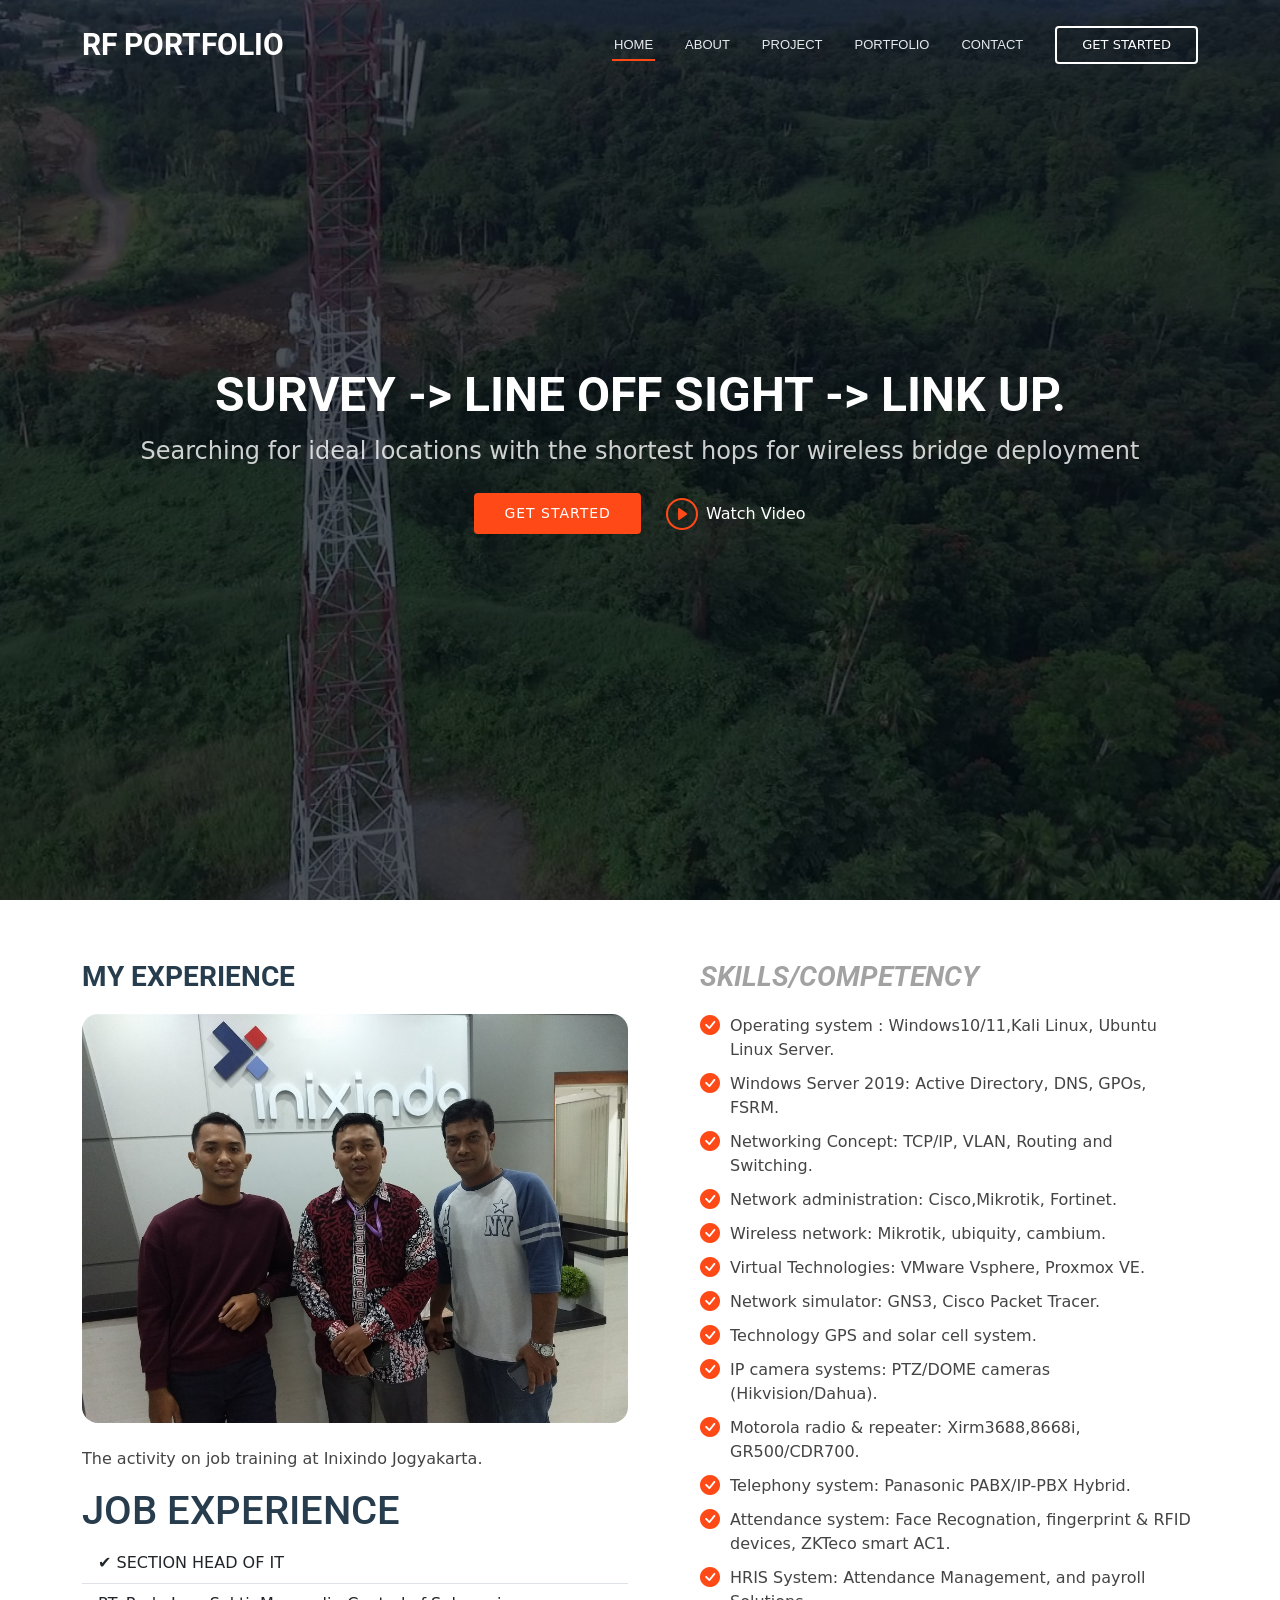
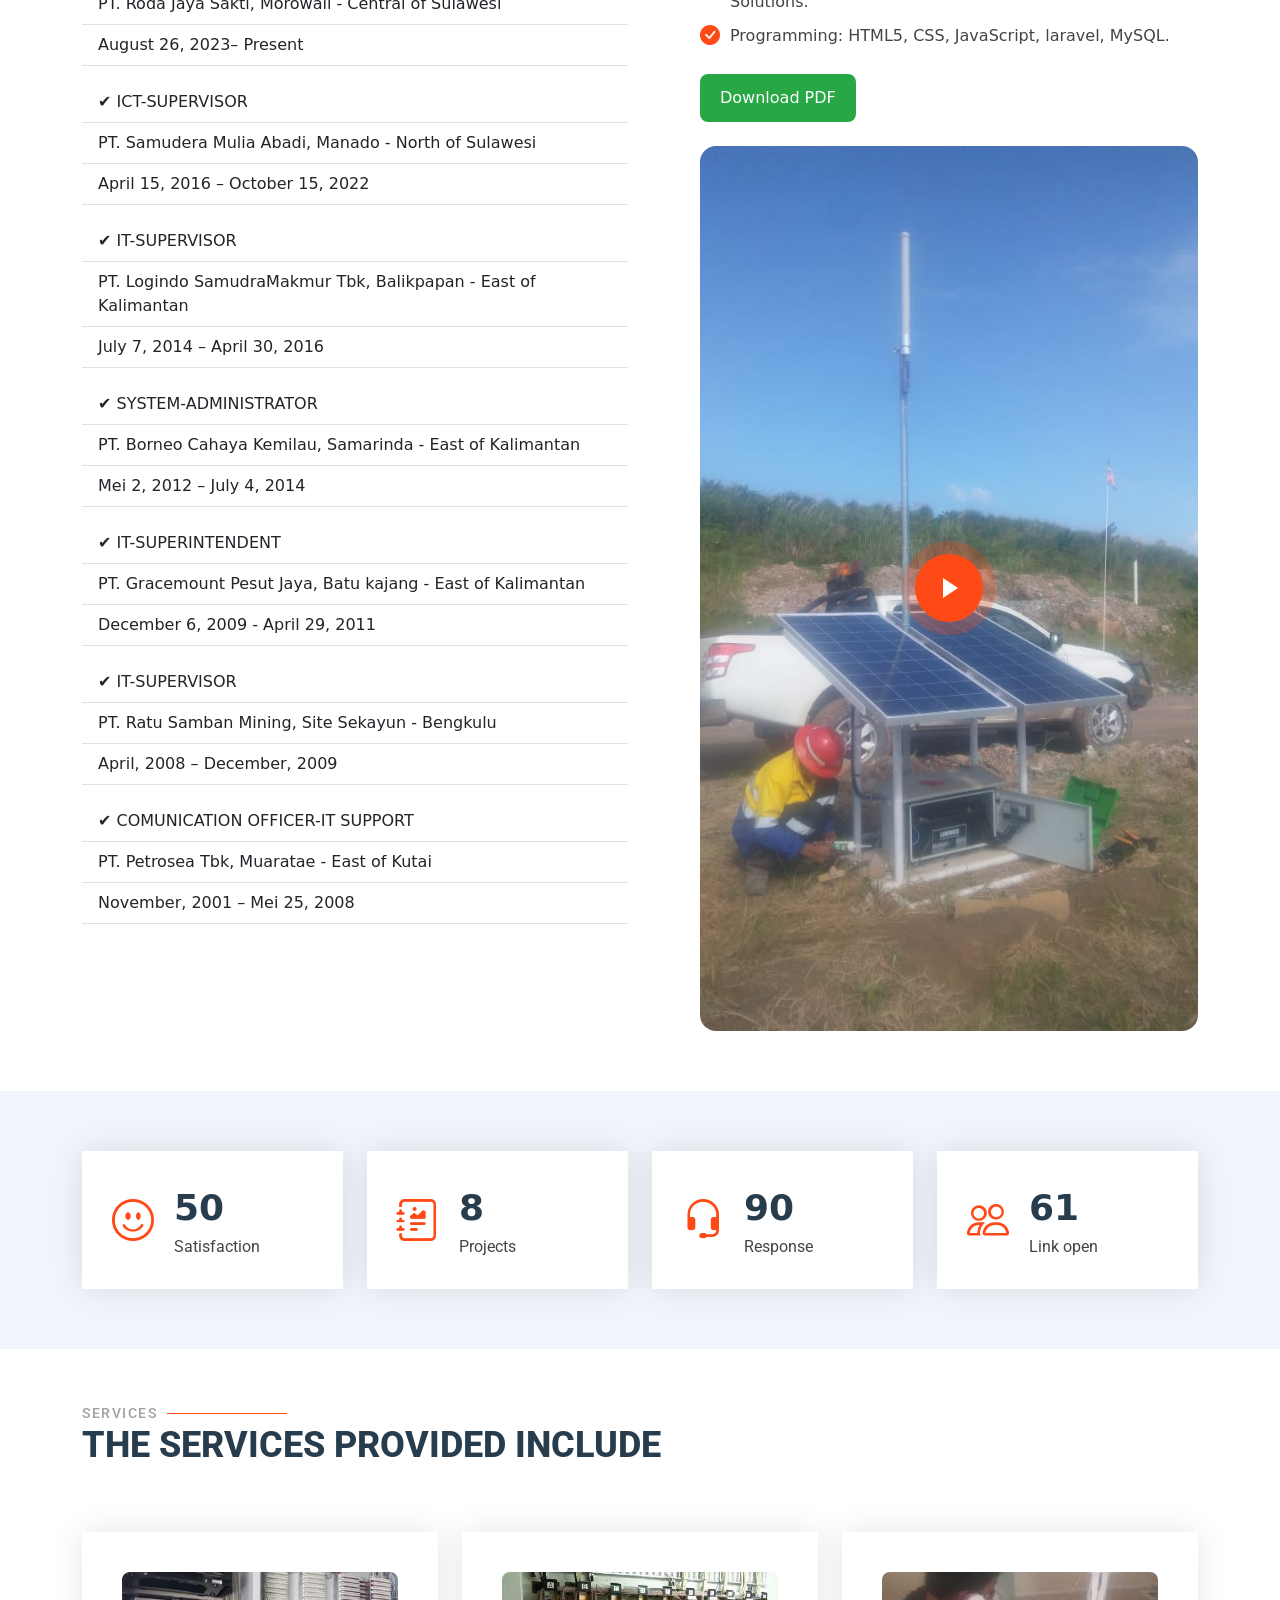
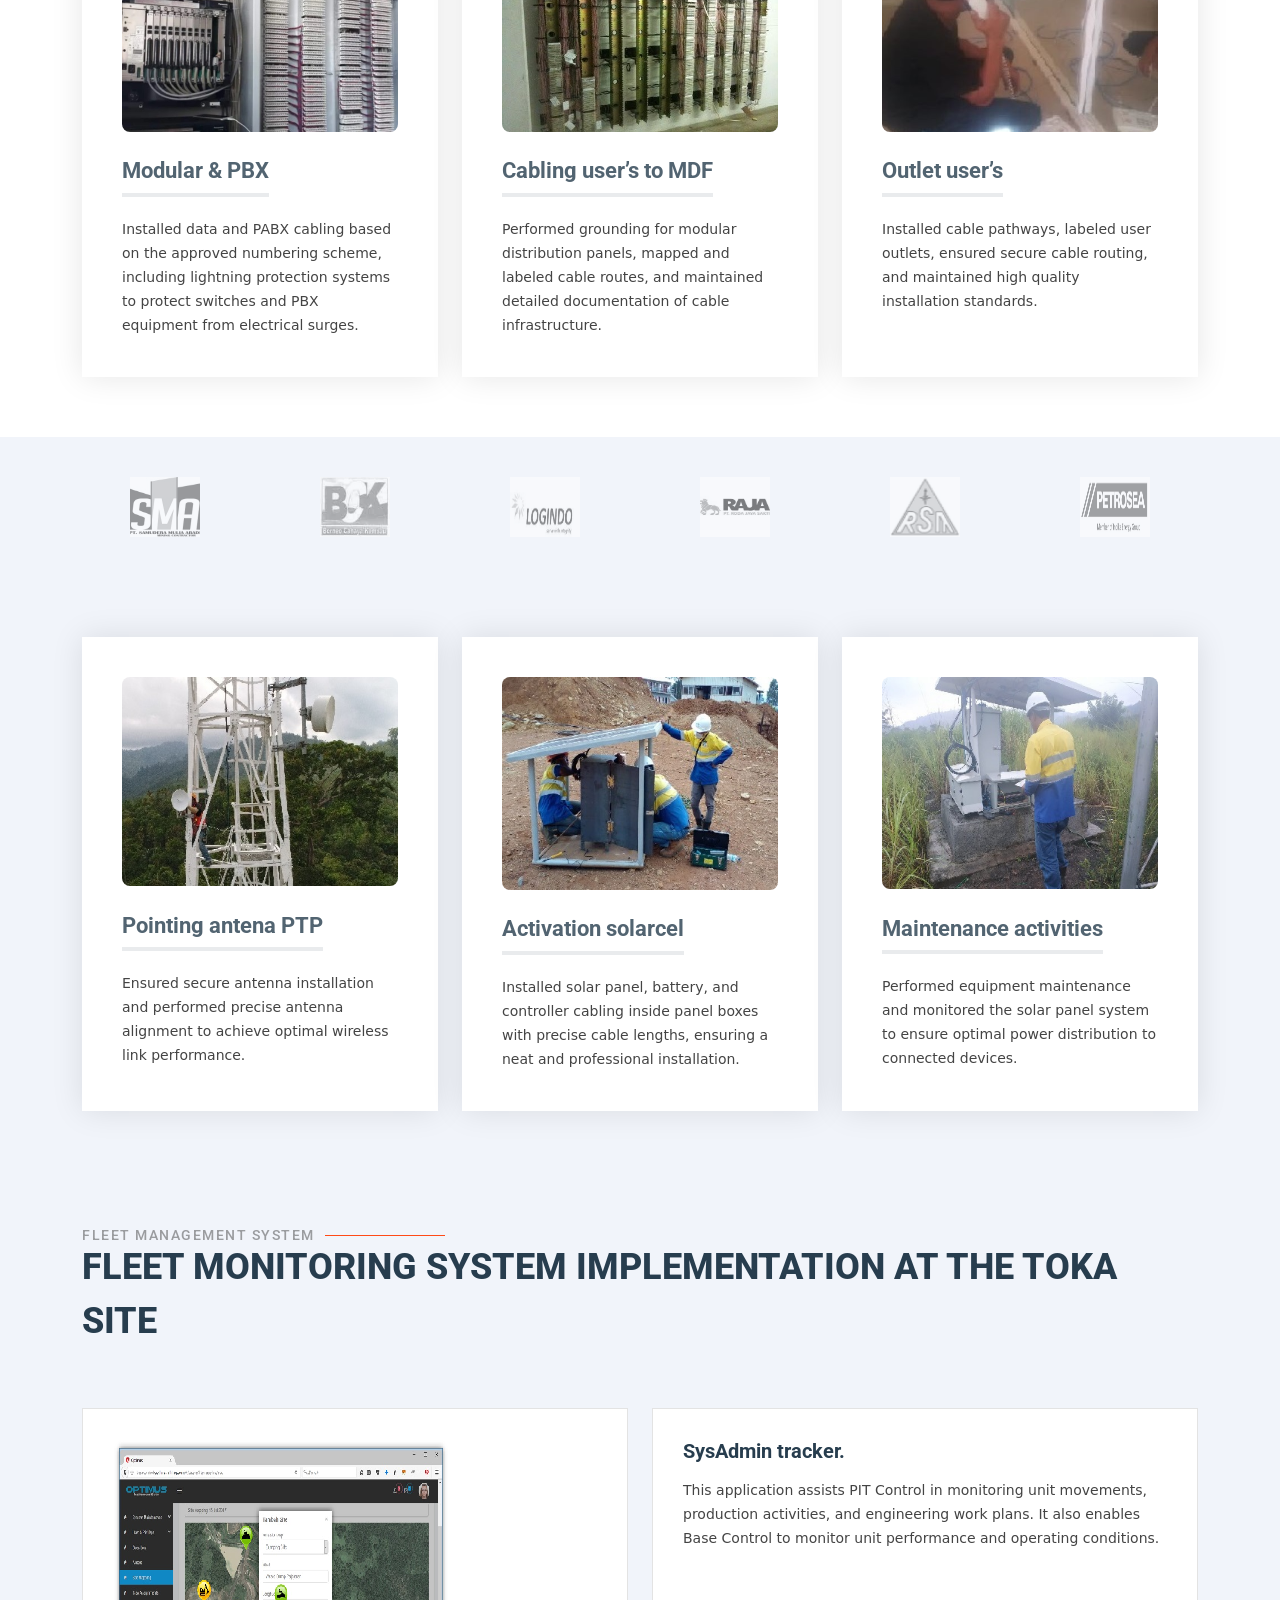
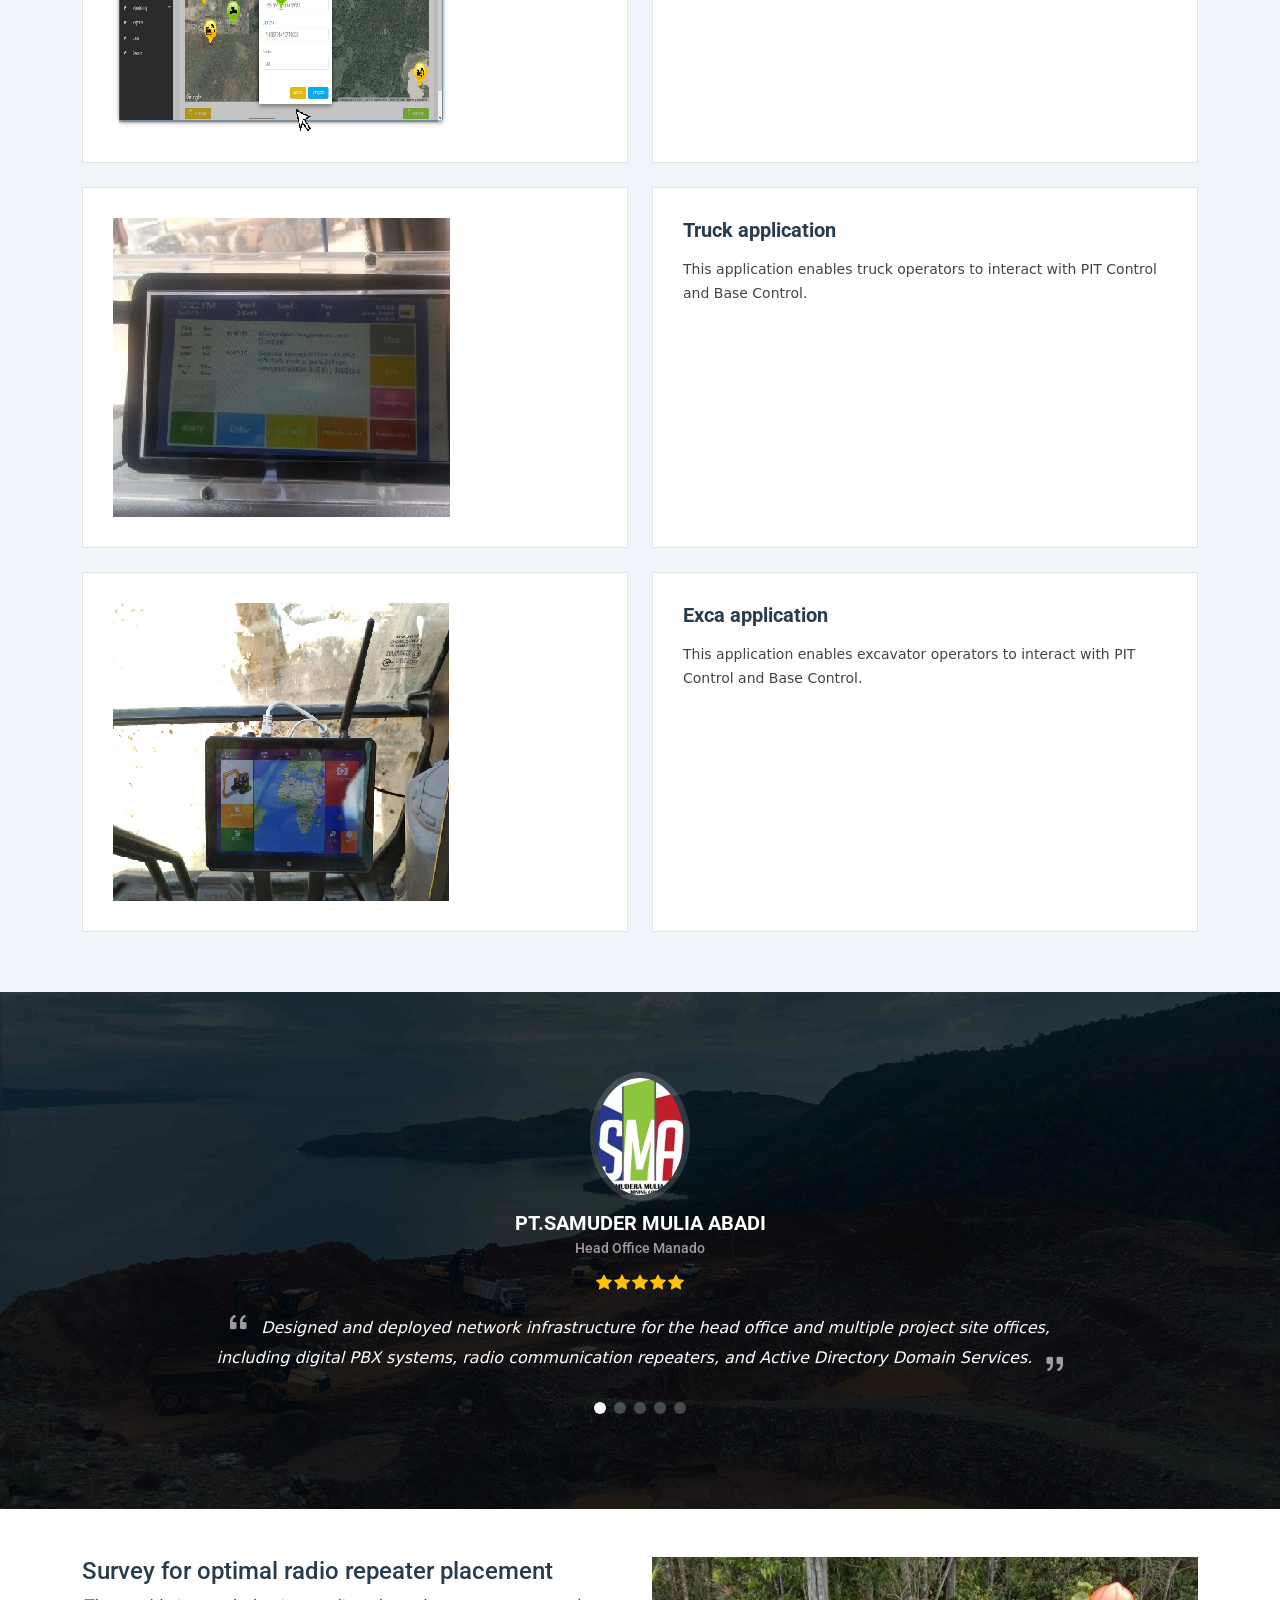
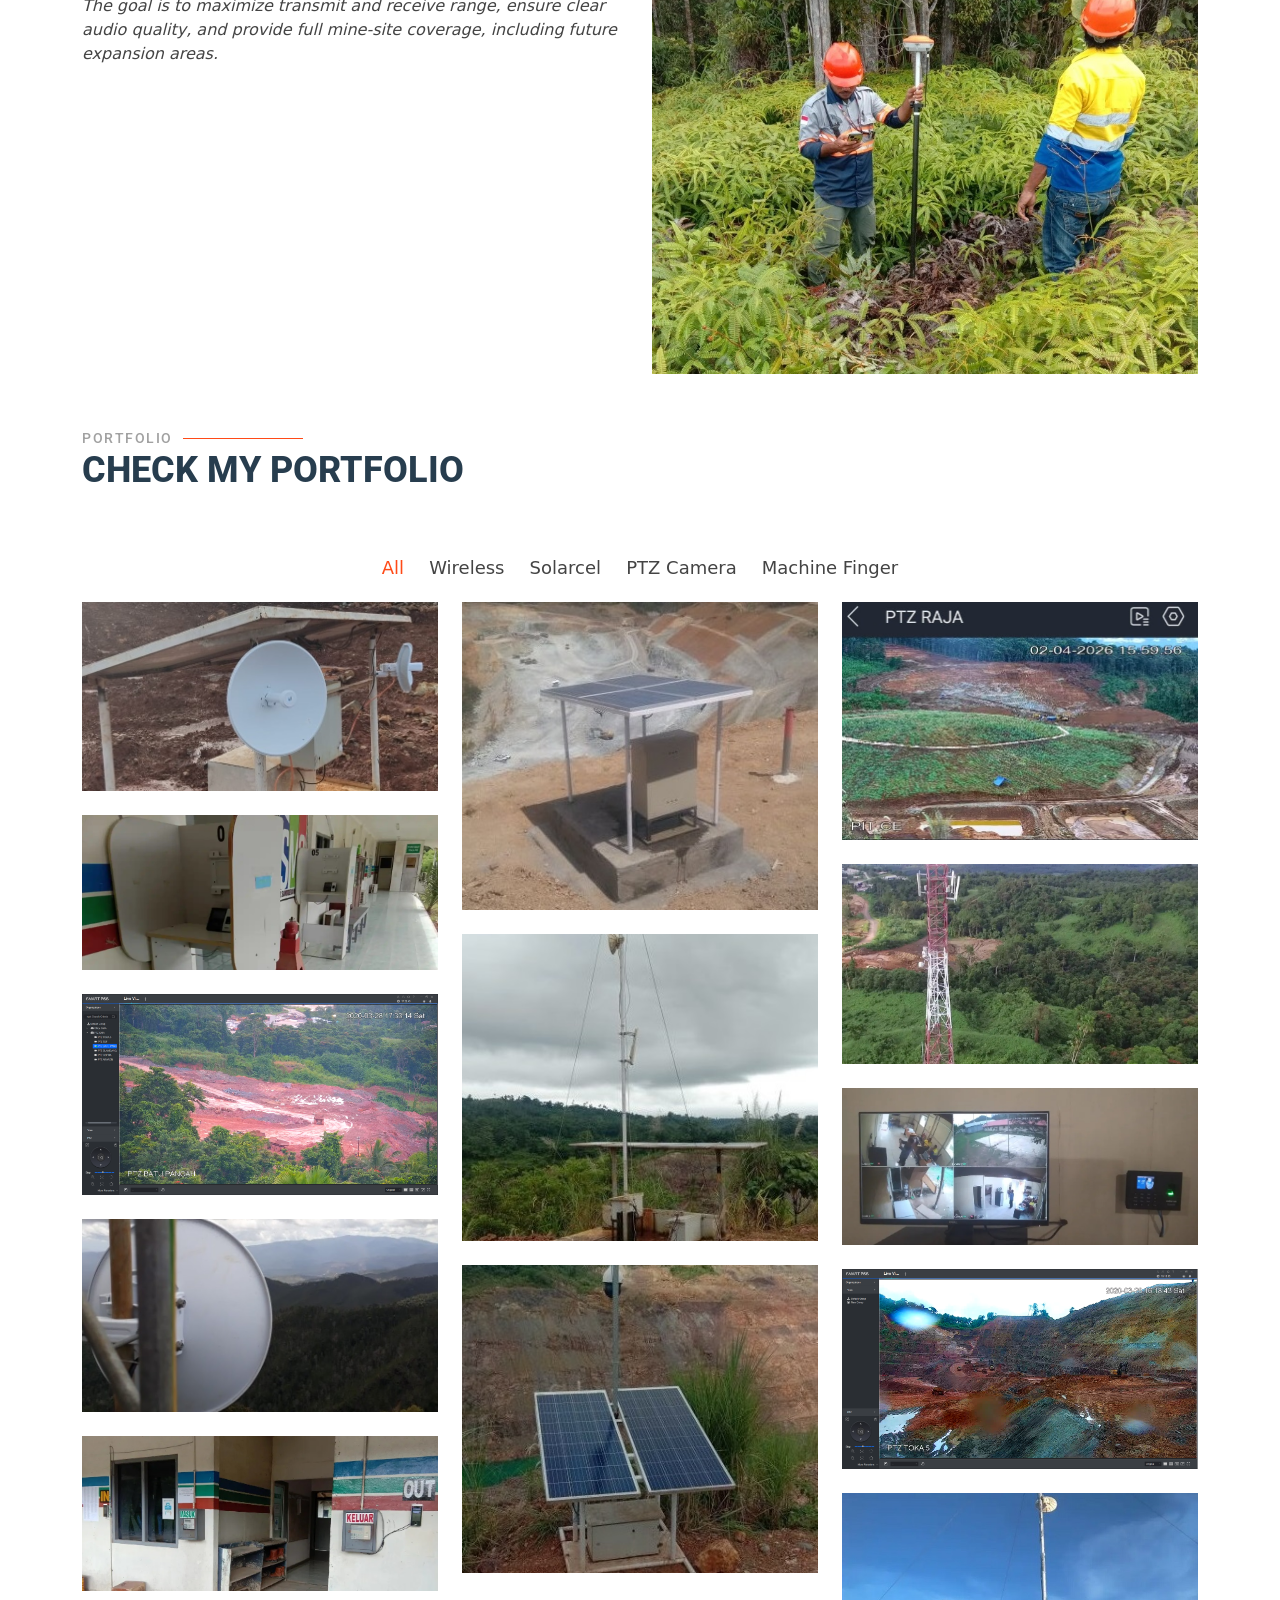
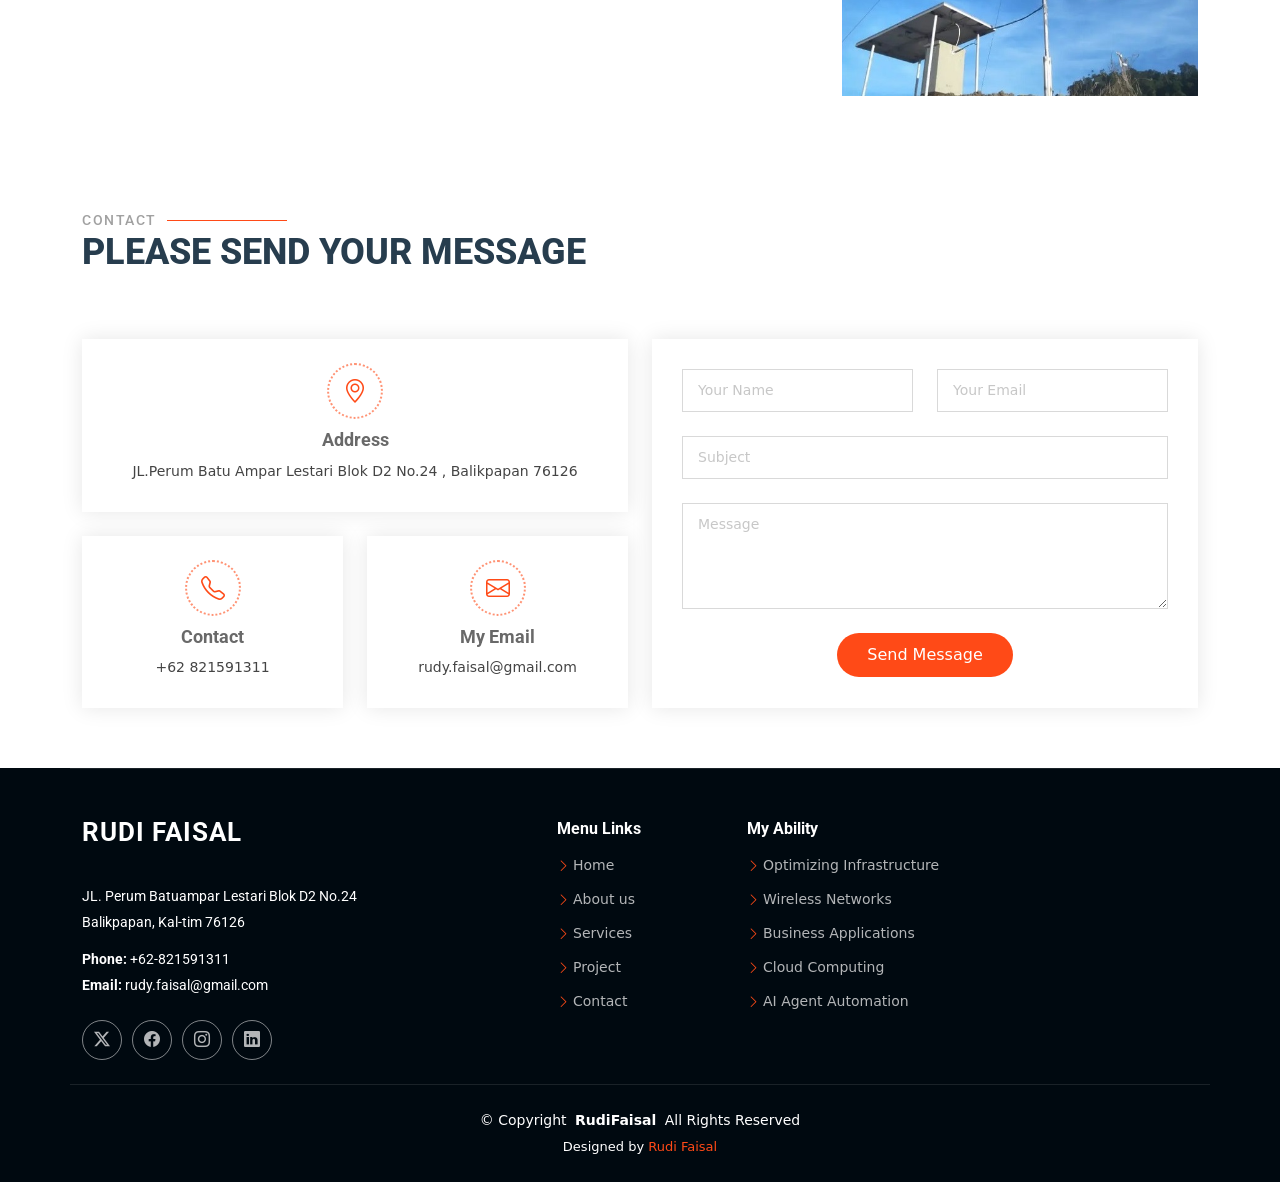
==== index.html @ b879920a "Update index.html" ====
<!DOCTYPE html>
<html lang="en">

<head>
  <meta charset="utf-8">
  <meta content="width=device-width, initial-scale=1.0" name="viewport">
  <title>Rudi Faisal.Skom</title>
  <meta name="description" content="">
  <meta name="keywords" content="">

  <!-- Favicons -->
  <link href="assets/img/favicon.png" rel="icon">
  <link href="assets/img/apple-touch-icon.png" rel="apple-touch-icon">

  <!-- Fonts -->
  <link href="https://fonts.googleapis.com" rel="preconnect">
  <link href="https://fonts.gstatic.com" rel="preconnect" crossorigin>
  <link href="https://fonts.googleapis.com/css2?family=Roboto:ital,wght@0,100;0,300;0,400;0,500;0,700;0,900;1,100;1,300;1,400;1,500;1,700;1,900&family=Raleway:ital,wght@0,100;0,200;0,300;0,400;0,500;0,600;0,700;0,800;0,900;1,100;1,200;1,300;1,400;1,500;1,600;1,700;1,800;1,900&family=Inter:wght@100;200;300;400;500;600;700;800;900&display=swap" rel="stylesheet">

  <!-- Vendor CSS Files -->
  <link href="assets/vendor/bootstrap/css/bootstrap.min.css" rel="stylesheet">
  <link href="assets/vendor/bootstrap-icons/bootstrap-icons.css" rel="stylesheet">
  <link href="assets/vendor/aos/aos.css" rel="stylesheet">
  <link href="assets/vendor/glightbox/css/glightbox.min.css" rel="stylesheet">
  <link href="assets/vendor/swiper/swiper-bundle.min.css" rel="stylesheet">

  <!-- Main CSS File -->
  <link href="assets/css/mc.css" rel="stylesheet">
   <link href="assets/css/style.css" rel="stylesheet" />
</head>

<body class="index-page">
  <header id="header" class="header d-flex align-items-center fixed-top">
    <div class="container-fluid container-xl position-relative d-flex align-items-center">

      <a href="index.html" class="logo d-flex align-items-center me-auto">
        <!-- Uncomment the line below if you also wish to use an image logo -->
        <!-- <img src="assets/img/logo.png" alt=""> -->
        <h1 class="sitename">RF PORTFOLIO</h1>
      </a>
      <nav id="navmenu" class="navmenu">
        <ul>
          <li><a href="#hero" class="active">Home</a></li>
          <li><a href="#about">About</a></li>
          <li><a href="#services">Project</a></li>
          <li><a href="#portfolio">Portfolio</a></li>
          <li><a href="#contact">Contact</a></li>
        </ul>
        <i class="mobile-nav-toggle d-xl-none bi bi-list"></i>
      </nav>
      <a class="cta-btn" href="index.html#about">Get Started</a>
    </div>
  </header>

  <main class="main">
    <!-- Hero Section -->
    <section id="hero" class="hero section dark-background">
      <img src="assets/img/tokaindo.jpg" alt="" data-aos="fade-in">
      <div class="container d-flex flex-column align-items-center">
        <h2 data-aos="fade-up" data-aos-delay="100">Survey -> Line off Sight -> LINK UP.</h2>
        <p data-aos="fade-up" data-aos-delay="200">Searching for ideal locations with the shortest hops for wireless bridge deployment</p>
        <div class="d-flex mt-4" data-aos="fade-up" data-aos-delay="300">
          <a href="#about" class="btn-get-started">Get Started</a>
          <a href="assets/img/Survey Repeater.mp4" class="glightbox btn-watch-video d-flex align-items-center"><i class="bi bi-play-circle"></i><span>Watch Video</span></a>
        </div>
      </div>

    </section><!-- /Hero Section -->
    <!-- About Section -->
    <section id="about" class="about section">
      <div class="container">
        <div class="row gy-4">
          <div class="col-lg-6" data-aos="fade-up" data-aos-delay="100">
            <h3>MY EXPERIENCE </h3>
            <img src="assets/img/aboutme.jpg" class="img-fluid rounded-4 mb-4" alt="">
            <p>The activity on job training at Inixindo Jogyakarta.</p>
            <h1>JOB EXPERIENCE</h1>
                <ul class="list-group list-group-flush">
                  <li class="list-group-item">✔ SECTION HEAD OF IT</li>
                  <li class="list-group-item">PT. Roda Jaya Sakti, Morowali - Central of Sulawesi</li>
                  <li class="list-group-item">August 26, 2023– Present</li>
                  <li class="list-group-item"></li>
                </ul>
                <ul class="list-group list-group-flush">
                  <li class="list-group-item">✔ ICT-SUPERVISOR</li>
                  <li class="list-group-item">PT. Samudera Mulia Abadi, Manado - North of Sulawesi</li>
                  <li class="list-group-item">April 15, 2016 – October 15, 2022</li>
                  <li class="list-group-item"></li>
                </ul>              			       
                <ul class="list-group list-group-flush">
                  <li class="list-group-item">✔ IT-SUPERVISOR</li>
                  <li class="list-group-item">PT. Logindo SamudraMakmur Tbk, Balikpapan - East of Kalimantan</li>
                  <li class="list-group-item">July 7, 2014 – April 30, 2016</li>
                  <li class="list-group-item"></li>
                </ul>              
                <ul class="list-group list-group-flush">
                  <li class="list-group-item">✔ SYSTEM-ADMINISTRATOR</li>
                  <li class="list-group-item">PT. Borneo Cahaya Kemilau, Samarinda - East of Kalimantan</li>
                  <li class="list-group-item">Mei 2, 2012 – July 4, 2014</li>
                  <li class="list-group-item"></li>
                </ul>               
                <ul class="list-group list-group-flush">
                  <li class="list-group-item">✔ IT-SUPERINTENDENT</li>
                  <li class="list-group-item">PT. Gracemount Pesut Jaya, Batu kajang - East of Kalimantan</li>
                  <li class="list-group-item">December 6, 2009 - April 29, 2011</li>
                  <li class="list-group-item"></li>
                </ul>              
                <ul class="list-group list-group-flush">
                  <li class="list-group-item">✔ IT-SUPERVISOR</li>
                  <li class="list-group-item">PT. Ratu Samban Mining, Site Sekayun - Bengkulu</li>
                  <li class="list-group-item">April, 2008 – December, 2009</li>
                  <li class="list-group-item"></li>
                </ul>           
                <ul class="list-group list-group-flush">
                  <li class="list-group-item">✔ COMUNICATION OFFICER-IT SUPPORT</li>
                  <li class="list-group-item">PT. Petrosea Tbk, Muaratae - East of Kutai</li>
                  <li class="list-group-item">November, 2001 – Mei 25, 2008</li>
                  <li class="list-group-item"></li>
                </ul>                   
          </div>
          <div class="col-lg-6" data-aos="fade-up" data-aos-delay="250">
            <div class="content ps-0 ps-lg-5">
              <h3 class="fst-italic">
                SKILLS/COMPETENCY
              </h3>
              <ul>
                  <li>
                    <i class="bi bi-check-circle-fill"></i>
                    <span
                      >Operating system : Windows10/11,Kali Linux, Ubuntu Linux
                      Server.</span
                    >
                  </li>
                  <li>
                    <i class="bi bi-check-circle-fill"></i>
                    <span
                      >Windows Server 2019: Active Directory, DNS, GPOs,
                      FSRM.</span
                    >
                  </li>
                  <li>
                    <i class="bi bi-check-circle-fill"></i>
                    <span
                      >Networking Concept: TCP/IP, VLAN, Routing and Switching.</span
                    >
                  </li>
                  <li>
                    <i class="bi bi-check-circle-fill"></i>
                    <span
                      >Network administration: Cisco,Mikrotik,
                      Fortinet.</span
                    >
                  </li>
                  <li>
                    <i class="bi bi-check-circle-fill"></i>
                    <span>Wireless network: Mikrotik, ubiquity,
                      cambium.</span>
                  </li>
                  <li>
                    <i class="bi bi-check-circle-fill"></i>
                    <span
                      >Virtual Technologies: VMware Vsphere, Proxmox VE.</span
                    >
                  </li>
                  <li>
                    <i class="bi bi-check-circle-fill"></i>
                    <span>Network simulator: GNS3, Cisco Packet Tracer.</span>
                  </li>
                  <li>
                    <i class="bi bi-check-circle-fill"></i>
                    <span
                      >Technology GPS and solar cell system.</span
                    >
                  </li>
                  <li>
                    <i class="bi bi-check-circle-fill"></i>
                    <span>IP camera systems: PTZ/DOME cameras (Hikvision/Dahua).</span>
                  </li>
                  <li>
                    <i class="bi bi-check-circle-fill"></i>
                    <span
                      >Motorola radio & repeater: Xirm3688,8668i, GR500/CDR700.</span
                    >
                  </li>
                  <li>
                    <i class="bi bi-check-circle-fill"></i>
                    <span>Telephony system: Panasonic PABX/IP-PBX Hybrid.</span>
                  </li>
                  <li>
                    <i class="bi bi-check-circle-fill"></i>
                    <span
                      >Attendance system: Face Recognation, fingerprint & RFID devices, ZKTeco smart AC1.</span
                    >
                  </li>
                  <li>
                    <i class="bi bi-check-circle-fill"></i>
                    <span
                      >HRIS System: Attendance Management, and payroll
                      Solutions.</span
                    >
                  </li>
                  <li>
                    <i class="bi bi-check-circle-fill"></i>
                    <span
                      >Programming: HTML5, CSS, JavaScript, laravel, 
                      MySQL.</span
                    >
                  </li>
              </ul>
                <a href="assets/img/Rudi Faisal_Rev8_merged.pdf" download>
                  <button type="button" class="download-btn">
                    Download PDF
                  </button>
                </a>              
              <div class="position-relative mt-4">
                <img src="assets/img/LinkAP.jpeg" class="img-fluid rounded-4" alt="">
                <a href="assets/img/ex-707.mp4" class="glightbox pulsating-play-btn"></a>
              </div>
            </div>
          </div>
        </div>
      </div>
    </section><!-- /About Section -->

    <!-- Stats Section -->
    <section id="stats" class="stats section light-background">
      <div class="container" data-aos="fade-up" data-aos-delay="100">
        <div class="row gy-4">
          <div class="col-lg-3 col-md-6">
            <div class="stats-item d-flex align-items-center w-100 h-100">
              <i class="bi bi-emoji-smile color-blue flex-shrink-0"></i>
              <div>
                <span data-purecounter-start="0" data-purecounter-end="50" data-purecounter-duration="1" class="purecounter"></span>
                <p>Satisfaction</p>
              </div>
            </div>
          </div><!-- End Stats Item -->

          <div class="col-lg-3 col-md-6">
            <div class="stats-item d-flex align-items-center w-100 h-100">
              <i class="bi bi-journal-richtext color-orange flex-shrink-0"></i>
              <div>
                <span data-purecounter-start="0" data-purecounter-end="8" data-purecounter-duration="1" class="purecounter"></span>
                <p>Projects</p>
              </div>
            </div>
          </div><!-- End Stats Item -->
          <div class="col-lg-3 col-md-6">
            <div class="stats-item d-flex align-items-center w-100 h-100">
              <i class="bi bi-headset color-green flex-shrink-0"></i>
              <div>
                <span data-purecounter-start="0" data-purecounter-end="90" data-purecounter-duration="1" class="purecounter"></span>
                <p>Response</p>
              </div>
            </div>
          </div><!-- End Stats Item -->
          <div class="col-lg-3 col-md-6">
            <div class="stats-item d-flex align-items-center w-100 h-100">
              <i class="bi bi-people color-pink flex-shrink-0"></i>
              <div>
                <span data-purecounter-start="0" data-purecounter-end="61" data-purecounter-duration="1" class="purecounter"></span>
                <p>Link open</p>
              </div>
            </div>
          </div><!-- End Stats Item -->

        </div>
      </div>
    </section><!-- /Stats Section -->
    <!-- Services Section -->
    <section id="services" class="services section">
       <div class="container section-title" data-aos="fade-up">
          <h2>Services</h2>
          <p>The services provided include</p>
        </div>
        <!-- End Section Title -->
        <div class="container">
          <div class="row gy-4">
            <div
              class="col-lg-4 col-md-6"
              data-aos="fade-up"
              data-aos-delay="100"
            >
              <div class="service-item position-relative">
                <img
                  src="assets/img/mdfpbx.jpg"
                  class="card-img-top rounded-3"
                  alt="..."
                />
                <h3><br />Modular & PBX</h3>
                <p>
                    Installed data and PABX cabling based on the approved numbering scheme, including lightning protection 
                    systems to protect switches and PBX equipment from electrical surges.
                </p>
              </div>
            </div>
            <!-- End Service Item -->
            <div
              class="col-lg-4 col-md-6"
              data-aos="fade-up"
              data-aos-delay="200"
            >
              <div class="service-item position-relative">
                <img
                  src="assets/img/mdfdata.jpg"
                  class="card-img-top rounded-3"
                  alt="..."
                />
                <h3><br />Cabling user’s to MDF</h3>
                <p>
                    Performed grounding for modular distribution panels, mapped and labeled cable routes, and maintained detailed 
                    documentation of cable infrastructure.
                </p>
              </div>
            </div>
            <!-- End Service Item -->
            <div
              class="col-lg-4 col-md-6"
              data-aos="fade-up"
              data-aos-delay="300"
            >
              <div class="service-item position-relative">
                <img
                  src="assets/img/phoneext.jpg"
                  class="card-img-top rounded-3"
                  alt="..."
                />
                <h3><br />Outlet user’s</h3>
                <p>
                    Installed cable pathways, labeled user outlets, ensured secure cable routing, and maintained high 
                    quality installation standards.
                </p>
              </div>
            </div>
            <!-- End Service Item -->
          </div>
        </div>
    </section><!-- /Services Section -->
    <!-- Clients Section -->
    <section id="clients" class="clients section light-background">
      <div class="container" data-aos="fade-up">
        <div class="row gy-4">
          <div class="col-xl-2 col-md-3 col-6 client-logo">
            <img src="assets/img/clients/sma.jpg" class="img-fluid" alt="">
          </div><!-- End Client Item -->
          <div class="col-xl-2 col-md-3 col-6 client-logo">
            <img src="assets/img/clients/bck.jpg" class="img-fluid" alt="">
          </div><!-- End Client Item -->
          <div class="col-xl-2 col-md-3 col-6 client-logo">
            <img src="assets/img/clients/logindo.png" class="img-fluid" alt="">
          </div><!-- End Client Item -->
          <div class="col-xl-2 col-md-3 col-6 client-logo">
            <img src="assets/img/clients/RJS.jpg" class="img-fluid" alt="">
          </div><!-- End Client Item -->
          <div class="col-xl-2 col-md-3 col-6 client-logo">
            <img src="assets/img/clients/RSM.jpg" class="img-fluid" alt="">
          </div><!-- End Client Item -->
          <div class="col-xl-2 col-md-3 col-6 client-logo">
            <img src="assets/img/clients/ptp.jpg" class="img-fluid" alt="">
          </div><!-- End Client Item -->
        </div>
      </div>
    </section><!-- /Clients Section -->
    <!-- Features Section -->
    <section id="features" class="services section light-background">
        <div class="container">
          <div class="row gy-4">
            <div
              class="col-lg-4 col-md-6"
              data-aos="fade-up"
              data-aos-delay="400"
            >
              <div class="service-item position-relative">
                <img
                  src="assets/img/pointing.jpg"
                  class="card-img-top rounded-3"
                  alt="..."
                />
                <h3><br />Pointing antena PTP</h3>
                <p>
                    Ensured secure antenna installation and performed precise antenna alignment to achieve 
                    optimal wireless link performance.
                </p>
              </div>
            </div>
            <!-- End Service Item -->
            <div
              class="col-lg-4 col-md-6"
              data-aos="fade-up"
              data-aos-delay="500"
            >
              <div class="service-item position-relative">
                <img
                  src="assets/img/power.jpg"
                  class="card-img-top rounded-3"
                  alt="..."
                />
                <h3><br />Activation solarcel</h3>
                <p>
                    Installed solar panel, battery, and controller cabling inside panel boxes with precise cable lengths, ensuring 
                    a neat and professional installation.
                </p>
              </div>
            </div>
            <!-- End Service Item -->
            <div
              class="col-lg-4 col-md-6"
              data-aos="fade-up"
              data-aos-delay="600"
            >
              <div class="service-item position-relative">
                <img
                  src="assets/img/checking.jpg"
                  class="card-img-top rounded-3"
                  alt="..."
                />
                <h3><br />Maintenance activities</h3>
                <p>
                    Performed equipment maintenance and monitored the solar panel system to ensure optimal power distribution 
                    to connected devices.
                </p>
              </div>
            </div>
            <!-- End Service Item -->
          </div>
        </div>
    </section><!-- /Features Section -->
    <!-- Services 2 Section -->
    <section id="services-2" class="services-2 section light-background">
      <!-- Section Title -->
      <div class="container section-title" data-aos="fade-up">
        <h2>FLEET MANAGEMENT SYSTEM</h2>
        <p>Fleet Monitoring System Implementation at the Toka Site</p>
      </div><!-- End Section Title -->
      <div class="container">
        <div class="row gy-4">
          <div class="col-md-6" data-aos="fade-up" data-aos-delay="100">
            <div class="service-item d-flex position-relative h-100">
              <div class="img">
                <img src="assets/img/admin_tracking.png" class="img-fluid" alt="">
              </div>
            </div>
          </div><!-- End Service Item -->
          <div class="col-md-6" data-aos="fade-up" data-aos-delay="200">
            <div class="service-item d-flex position-relative h-100">
              <div>
                <h4 class="title"><a href="#" class="stretched-link">SysAdmin tracker.</a></h4>
                <p class="description">This application assists PIT Control in monitoring unit movements, production activities, and engineering work plans. It also enables Base Control to monitor unit performance and operating conditions.</p>
              </div>
            </div>
          </div><!-- End Service Item -->
          <div class="col-md-6" data-aos="fade-up" data-aos-delay="300">
            <div class="service-item d-flex position-relative h-100">
              <div class="img">
                <img src="assets/img/truck_android.jpg" class="img-fluid" alt="">
              </div>
            </div>
          </div><!-- End Service Item -->
          <div class="col-md-6" data-aos="fade-up" data-aos-delay="400">
            <div class="service-item d-flex position-relative h-100">
              <div>
                <h4 class="title"><a href="#" class="stretched-link">Truck application</a></h4>
                <p class="description">This application enables truck operators to interact with PIT Control and Base Control.</p>
              </div>
            </div>
          </div><!-- End Service Item -->

          <div class="col-md-6" data-aos="fade-up" data-aos-delay="500">
            <div class="service-item d-flex position-relative h-100">
              <div class="img">
                <img src="assets/img/exa_android.png" class="img-fluid" alt="">
              </div>
            </div>
          </div><!-- End Service Item -->

          <div class="col-md-6" data-aos="fade-up" data-aos-delay="600">
            <div class="service-item d-flex position-relative h-100">
              <div>
                <h4 class="title"><a href="#" class="stretched-link">Exca application</a></h4>
                <p class="description">This application enables excavator operators to interact with PIT Control and Base Control.</p>
              </div>
            </div>
          </div><!-- End Service Item -->
        </div>
      </div>
    </section><!-- /Services 2 Section -->
  
    
    <!-- Testimonials Section -->
    <section id="testimonials" class="testimonials section dark-background">
      <img src="assets/img/buli.jpg" class="testimonials-bg" alt="">
      <div class="container" data-aos="fade-up" data-aos-delay="100">
        <div class="swiper init-swiper">
          <script type="application/json" class="swiper-config">
            {
              "loop": true,
              "speed": 600,
              "autoplay": {
                "delay": 5000
              },
              "slidesPerView": "auto",
              "pagination": {
                "el": ".swiper-pagination",
                "type": "bullets",
                "clickable": true
              }
            }
          </script>
          <div class="swiper-wrapper">
            <div class="swiper-slide">
              <div class="testimonial-item">
                <img src="assets/img/clients/sma.jpg" class="testimonial-img" alt="">
                <h3>PT.SAMUDER MULIA ABADI</h3>
                <h4>Head Office Manado</h4>
                <div class="stars">
                  <i class="bi bi-star-fill"></i><i class="bi bi-star-fill"></i><i class="bi bi-star-fill"></i><i class="bi bi-star-fill"></i><i class="bi bi-star-fill"></i>
                </div>
                <p>
                  <i class="bi bi-quote quote-icon-left"></i>
                  <span>Designed and deployed network infrastructure for the head office and multiple project site offices, including digital PBX systems, radio communication repeaters, and Active Directory Domain Services.</span>
                  <i class="bi bi-quote quote-icon-right"></i>
                </p>
              </div>
            </div><!-- End testimonial item -->
            <div class="swiper-slide">
              <div class="testimonial-item">
                <img src="assets/img/clients/logindo.png" class="testimonial-img" alt="">
                <h3>PT.Logindo Samudera Makmur</h3>
                <h4>Brance Office Balikpapan</h4>
                <div class="stars">
                  <i class="bi bi-star-fill"></i><i class="bi bi-star-fill"></i><i class="bi bi-star-fill"></i><i class="bi bi-star-fill"></i><i class="bi bi-star-fill"></i>
                </div>
                <p>
                  <i class="bi bi-quote quote-icon-left"></i>
                  <span>Installed and terminated user data cables on the patch panel system connected to the main switch in the server room, and deployed Active Directory Domain Services.</span>
                  <i class="bi bi-quote quote-icon-right"></i>
                </p>
              </div>
            </div><!-- End testimonial item -->

            <div class="swiper-slide">
              <div class="testimonial-item">
                <img src="assets/img/clients/bck.jpg" class="testimonial-img" alt="">
                <h3>PT.Borneo Cahaya Kemilau</h3>
                <h4>Head Office Samarinda</h4>
                <div class="stars">
                  <i class="bi bi-star-fill"></i><i class="bi bi-star-fill"></i><i class="bi bi-star-fill"></i><i class="bi bi-star-fill"></i><i class="bi bi-star-fill"></i>
                </div>
                <p>
                  <i class="bi bi-quote quote-icon-left"></i>
                  <span>Installed and terminated user data cabling on the patch panel system connected to the main switch in the server room and deployed Active Directory Domain Services.</span>
                  <i class="bi bi-quote quote-icon-right"></i>
                </p>
              </div>
            </div><!-- End testimonial item -->

            <div class="swiper-slide">
              <div class="testimonial-item">
                <img src="assets/img/clients/ptp.jpg" class="testimonial-img" alt="">
                <h3>PT.Petrosea Tbk</h3>
                <h4>Site Office MuaraTae</h4>
                <div class="stars">
                  <i class="bi bi-star-fill"></i><i class="bi bi-star-fill"></i><i class="bi bi-star-fill"></i><i class="bi bi-star-fill"></i><i class="bi bi-star-fill"></i>
                </div>
                <p>
                  <i class="bi bi-quote quote-icon-left"></i>
                  <span>Extended user data cabling from workstation outlets to the Modular Distribution Frame in the server room to support a new office expansion.</span>
                  <i class="bi bi-quote quote-icon-right"></i>
                </p>
              </div>
            </div><!-- End testimonial item -->

            <div class="swiper-slide">
              <div class="testimonial-item">
                <img src="assets/img/clients/RJS.jpg" class="testimonial-img" alt="">
                <h3>PT. Roda Jaya Sakti</h3>
                <h4>Desa Tangofa - Bungku Pesisir</h4>
                <div class="stars">
                  <i class="bi bi-star-fill"></i><i class="bi bi-star-fill"></i><i class="bi bi-star-fill"></i><i class="bi bi-star-fill"></i><i class="bi bi-star-fill"></i>
                </div>
                <p>
                  <i class="bi bi-quote quote-icon-left"></i>
                  <span>Led the development and management of IT operations, including network infrastructure, Active Directory Domain Services, proxy servers, PTZ camera systems, solar power systems, and online attendance management systems.</span>
                  <i class="bi bi-quote quote-icon-right"></i>
                </p>
              </div>
            </div><!-- End testimonial item -->

          </div>
          <div class="swiper-pagination"></div>
        </div>

      </div>

    </section><!-- /Testimonials Section -->


<div class="container mt-5">
      <div class="tab-content" data-aos="fade-up" data-aos-delay="200">
          <div class="tab-pane fade active show" id="features-tab-1">
            <div class="row">
              <div class="col-lg-6 order-2 order-lg-1 mt-3 mt-lg-0">
                <h4>Survey for optimal radio repeater placement</h4>
                <p class="fst-italic">
                    The goal is to maximize transmit and receive range, ensure clear audio quality, and provide full mine-site coverage, including future expansion areas.
                </p>

                <p>
                </p>
              </div>
              <div class="col-lg-6 order-1 order-lg-2 text-center">
                <img src="assets/img/repeater.jpg" alt="" class="img-fluid">
              </div>
            </div>
          </div><!-- End Tab Content Item -->
      </div>
</div>

    <!-- Portfolio Section -->
    <section id="portfolio" class="portfolio section">

      <!-- Section Title -->
      <div class="container section-title" data-aos="fade-up">
        <h2>Portfolio</h2>
        <p>CHECK MY PORTFOLIO</p>
      </div><!-- End Section Title -->

      <div class="container">

        <div class="isotope-layout" data-default-filter="*" data-layout="masonry" data-sort="original-order">

          <ul class="portfolio-filters isotope-filters" data-aos="fade-up" data-aos-delay="100">
            <li data-filter="*" class="filter-active">All</li>
            <li data-filter=".filter-app">Wireless</li>
            <li data-filter=".filter-product">Solarcel</li>
            <li data-filter=".filter-branding">PTZ Camera</li>
            <li data-filter=".filter-books">Machine Finger</li>
          </ul><!-- End Portfolio Filters -->

          <div class="row gy-4 isotope-container" data-aos="fade-up" data-aos-delay="200">

            <div class="col-lg-4 col-md-6 portfolio-item isotope-item filter-app">
              <div class="portfolio-content h-100">
                <img src="assets/img/portfolio/app-1.jpeg" class="img-fluid" alt="">
                <div class="portfolio-info">
                  <h4></h4>
                  <p>PTZ Camera and Attendance Machine Connectivity</p>
                  <a href="assets/img/portfolio/app-1.jpeg" title="This antenna provides a wireless data connection between BBS PIT and the office to support the operation of the fingerprint attendance machine and PTZ camera" data-gallery="portfolio-gallery-app" class="glightbox preview-link"><i class="bi bi-zoom-in"></i></a>
                </div>
              </div>
            </div><!-- End Portfolio Item -->

            <div class="col-lg-4 col-md-6 portfolio-item isotope-item filter-product">
              <div class="portfolio-content h-100">
                <img src="assets/img/portfolio/product-1.jpg" class="img-fluid" alt="">
                <div class="portfolio-info">
                  <h4></h4>
                  <p>Solar powered network link at PIT Batu Pangah</p>
                  <a href="assets/img/portfolio/product-1.jpg" title="Solarcell at Batupangah is used to supply electrical power for the PTZ camera" data-gallery="portfolio-gallery-product" class="glightbox preview-link"><i class="bi bi-zoom-in"></i></a>
                </div>
              </div>
            </div><!-- End Portfolio Item -->

            <div class="col-lg-4 col-md-6 portfolio-item isotope-item filter-branding">
              <div class="portfolio-content h-100">
                <img src="assets/img/portfolio/branding-1.jpg" class="img-fluid" alt="">
                <div class="portfolio-info">
                  <h4></h4>
                  <p>PTZ Camera Deployment for PIT CE2/CE3</p>
                  <a href="assets/img/portfolio/branding-1.jpg" title="Camera for monitoring activity on PIT CE" data-gallery="portfolio-gallery-branding" class="glightbox preview-link"><i class="bi bi-zoom-in"></i></a>
                </div>
              </div>
            </div><!-- End Portfolio Item -->

            <div class="col-lg-4 col-md-6 portfolio-item isotope-item filter-books">
              <div class="portfolio-content h-100">
                <img src="assets/img/portfolio/books-1.jpg" class="img-fluid" alt="">
                <div class="portfolio-info">
                  <h4></h4>
                  <p>X-605 Attendance Machine Solution</p>
                  <a href="assets/img/portfolio/books-1.jpg" title="Installed a face and fingerprint attendance machine at the Toka project main office." data-gallery="portfolio-gallery-book" class="glightbox preview-link"><i class="bi bi-zoom-in"></i></a>
                </div>
              </div>
            </div><!-- End Portfolio Item -->

            <div class="col-lg-4 col-md-6 portfolio-item isotope-item filter-app">
              <div class="portfolio-content h-100">
                <img src="assets/img/portfolio/app-2.jpg" class="img-fluid" alt="">
                <div class="portfolio-info">
                  <h4></h4>
                  <p>Wireless Backbone Link Between Office and Pit Area</p>
                  <a href="assets/img/portfolio/app-2.jpg" title="Identified and analyzed the Indosat Tower, visible from the office and located at the highest point in the mining area, as an ideal location for a point to point wireless link." data-gallery="portfolio-gallery-app" class="glightbox preview-link"><i class="bi bi-zoom-in"></i></a>
                </div>
              </div>
            </div><!-- End Portfolio Item -->

            <div class="col-lg-4 col-md-6 portfolio-item isotope-item filter-product">
              <div class="portfolio-content h-100">
                <img src="assets/img/portfolio/product-2.jpg" class="img-fluid" alt="">
                <div class="portfolio-info">
                  <h4></h4>
                  <p>Solar Power System to Support Wireless Link at PIT Toka</p>
                  <a href="assets/img/portfolio/product-2.jpg" title="The solar power system at PIT Toka provides connectivity for the online attendance system at the mining hub, including wireless links to the antenna at PIT Toka 5 and an access point supporting fleet monitoring units." data-gallery="portfolio-gallery-product" class="glightbox preview-link"><i class="bi bi-zoom-in"></i></a>
                </div>
              </div>
            </div><!-- End Portfolio Item -->

            <div class="col-lg-4 col-md-6 portfolio-item isotope-item filter-branding">
              <div class="portfolio-content h-100">
                <img src="assets/img/portfolio/branding-2.jpg" class="img-fluid" alt="">
                <div class="portfolio-info">
                  <h4></h4>
                  <p>Installed PTZ cameras on the Indosat Tower</p>
                  <a href="assets/img/portfolio/branding-2.jpg" title="CCTV Surveillance System for Tailings Dam Monitoring" data-gallery="portfolio-gallery-branding" class="glightbox preview-link"><i class="bi bi-zoom-in"></i></a>
                </div>
              </div>
            </div><!-- End Portfolio Item -->

            <div class="col-lg-4 col-md-6 portfolio-item isotope-item filter-books">
              <div class="portfolio-content h-100">
                <img src="assets/img/portfolio/books-2.jpg" class="img-fluid" alt="">
                <div class="portfolio-info">
                  <h4></h4>
                  <p>X-105 Attendance Machine Solution</p>
                  <a href="assets/img/portfolio/books-2.jpg" title="Installed a face and fingerprint attendance machine at the main office of the GAG project." data-gallery="portfolio-gallery-book" class="glightbox preview-link"><i class="bi bi-zoom-in"></i></a>
                </div>
              </div>
            </div><!-- End Portfolio Item -->

            <div class="col-lg-4 col-md-6 portfolio-item isotope-item filter-app">
              <div class="portfolio-content h-100">
                <img src="assets/img/portfolio/app-3.jpeg" class="img-fluid" alt="">
                <div class="portfolio-info">
                  <h4></h4>
                  <p>Pointing activity to achieve maximum range of a PowerBeam antenna</p>
                  <a href="assets/img/portfolio/app-3.jpeg" title="This antenna serves as a bridge connection between the KR office site and our main office via the WBN tower." data-gallery="portfolio-gallery-app" class="glightbox preview-link"><i class="bi bi-zoom-in"></i></a>
                </div>
              </div>
            </div><!-- End Portfolio Item -->

            <div class="col-lg-4 col-md-6 portfolio-item isotope-item filter-product">
              <div class="portfolio-content h-100">
                <img src="assets/img/portfolio/product-3.jpg" class="img-fluid" alt="">
                <div class="portfolio-info">
                  <h4></h4>
                  <p>PTZ camera system at PIT Toka5</p>
                  <a href="assets/img/portfolio/product-3.jpg" title="Solar power system supporting wireless relay antenna at PIT Toka5" data-gallery="portfolio-gallery-product" class="glightbox preview-link"><i class="bi bi-zoom-in"></i></a>
                </div>
              </div>
            </div><!-- End Portfolio Item -->

            <div class="col-lg-4 col-md-6 portfolio-item isotope-item filter-branding">
              <div class="portfolio-content h-100">
                <img src="assets/img/portfolio/branding-3.jpg" class="img-fluid" alt="">
                <div class="portfolio-info">
                  <h4></h4>
                  <p>PTZ camera system at PIT Toka</p>
                  <a href="assets/img/portfolio/branding-3.jpg" title="CCTV Camera for monitoring the loading and dumping area" data-gallery="portfolio-gallery-branding" class="glightbox preview-link"><i class="bi bi-zoom-in"></i></a>
                </div>
              </div>
            </div><!-- End Portfolio Item -->

            <div class="col-lg-4 col-md-6 portfolio-item isotope-item filter-books">
              <div class="portfolio-content h-100">
                <img src="assets/img/portfolio/books-3.jpg" class="img-fluid" alt="">
                <div class="portfolio-info">
                  <h4></h4>
                  <p>ZKTECO Face Attendance Machine</p>
                  <a href="assets/img/portfolio/books-3.jpg" title="A face and fingerprint attendance system has been deployed for operator use at the main office of the Toka project." data-gallery="portfolio-gallery-book" class="glightbox preview-link"><i class="bi bi-zoom-in"></i></a>
                </div>
              </div>
            </div><!-- End Portfolio Item -->

            <div class="col-lg-4 col-md-6 portfolio-item isotope-item filter-product">
              <div class="portfolio-content h-100">
                <img src="assets/img/portfolio/product-5.jpg" class="img-fluid" alt="">
                <div class="portfolio-info">
                  <h4></h4>
                  <p>PTZ camera system at PIT Araren</p>
                  <a href="assets/img/portfolio/product-5.jpg" title="Installed solar power system to support wireless link and PTZ camera at PIT Araren" data-gallery="portfolio-gallery-product" class="glightbox preview-link"><i class="bi bi-zoom-in"></i></a>
                </div>
              </div>
            </div><!-- End Portfolio Item -->
          </div><!-- End Portfolio Container -->
        </div>
      </div>


    </section><!-- /Portfolio Section -->

    <!-- Contact Section -->
    <section id="contact" class="contact section">

      <!-- Section Title -->
      <div class="container section-title" data-aos="fade-up">
        <h2>Contact</h2>
        <p>Please send your message</p>
      </div><!-- End Section Title -->

      <div class="container" data-aos="fade-up" data-aos-delay="100">

        <div class="row gy-4">
          <div class="col-lg-6 ">
            <div class="row gy-4">

              <div class="col-lg-12">
                <div class="info-item d-flex flex-column justify-content-center align-items-center" data-aos="fade-up" data-aos-delay="200">
                  <i class="bi bi-geo-alt"></i>
                  <h3>Address</h3>
                  <p>JL.Perum Batu Ampar Lestari Blok D2 No.24 , Balikpapan 76126</p>
                </div>
              </div><!-- End Info Item -->

              <div class="col-md-6">
                <div class="info-item d-flex flex-column justify-content-center align-items-center" data-aos="fade-up" data-aos-delay="300">
                  <i class="bi bi-telephone"></i>
                  <h3>Contact</h3>
                  <p>+62 821591311</p>
                </div>
              </div><!-- End Info Item -->

              <div class="col-md-6">
                <div class="info-item d-flex flex-column justify-content-center align-items-center" data-aos="fade-up" data-aos-delay="400">
                  <i class="bi bi-envelope"></i>
                  <h3>My Email</h3>
                  <p>rudy.faisal@gmail.com</p>
                </div>
              </div><!-- End Info Item -->

            </div>
          </div>

          <div class="col-lg-6">
            <form action="" method="post" class="php-email-form" data-aos="fade-up" data-aos-delay="500">
              <div class="row gy-4">

                <div class="col-md-6">
                  <input type="text" name="name" class="form-control" placeholder="Your Name" required="">
                </div>

                <div class="col-md-6 ">
                  <input type="email" class="form-control" name="email" placeholder="Your Email" required="">
                </div>

                <div class="col-md-12">
                  <input type="text" class="form-control" name="subject" placeholder="Subject" required="">
                </div>

                <div class="col-md-12">
                  <textarea class="form-control" name="message" rows="4" placeholder="Message" required=""></textarea>
                </div>

                <div class="col-md-12 text-center">
                  <div class="loading">Loading</div>
                  <div class="error-message"></div>
                  <div class="sent-message">Your message has been sent. Thank you!</div>

                  <button type="submit">Send Message</button>
                </div>

              </div>
            </form>
          </div><!-- End Contact Form -->

        </div>

      </div>

    </section><!-- /Contact Section -->

  </main>

  <footer id="footer" class="footer dark-background">

    <div class="container footer-top">
      
     <div class="row gy-4">
       <!-- Kolom 1: Profil dan Kontak -->
       <div class="col-lg-5 col-md-12 footer-about">
         <a href="index.html" class="logo d-flex align-items-center">
           <span class="sitename">RUDI FAISAL</span>
         </a>
         <div class="footer-contact pt-3">
           <p>JL. Perum Batuampar Lestari Blok D2 No.24</p>
           <p>Balikpapan, Kal-tim 76126</p>
           <p class="mt-3">
             <strong>Phone:</strong>
             <span>+62-821591311</span>
           </p>
           <p>
             <strong>Email:</strong>
             <span>rudy.faisal@gmail.com</span>
           </p>
         </div>
         <div class="social-links d-flex mt-4">
           <a href=""><i class="bi bi-twitter-x"></i></a>
           <a href=""><i class="bi bi-facebook"></i></a>
           <a href=""><i class="bi bi-instagram"></i></a>
           <a href=""><i class="bi bi-linkedin"></i></a>
         </div>
       </div>
       <!-- Kolom 2: Menu Navigasi -->
       <div class="col-lg-2 col-md-5 footer-links">
         <h4>Menu Links</h4>
         <ul>
           <li><i class="bi bi-chevron-right"></i> <a href="index.html">Home</a></li>
           <li><i class="bi bi-chevron-right"></i> <a href="#about">About us</a></li>
           <li><i class="bi bi-chevron-right"></i> <a href="#services">Services</a></li>
           <li><i class="bi bi-chevron-right"></i> <a href="#projects">Project</a></li>
           <li><i class="bi bi-chevron-right"></i> <a href="#contact">Contact</a></li>
         </ul>
       </div>
       <!-- Kolom 3: Keahlian -->
       <div class="col-lg-5 col-md-7 footer-links">
         <h4>My Ability</h4>
         <ul>
           <li><i class="bi bi-chevron-right"></i> <a href="#">Optimizing Infrastructure</a></li>
           <li><i class="bi bi-chevron-right"></i> <a href="#">Wireless Networks</a></li>
           <li><i class="bi bi-chevron-right"></i> <a href="#">Business Applications</a></li>
           <li><i class="bi bi-chevron-right"></i> <a href="#">Cloud Computing</a></li>
           <li><i class="bi bi-chevron-right"></i> <a href="#">AI Agent Automation</a></li>
         </ul>
       </div>
     </div>
      
    </div>

    <div class="container copyright text-center mt-4">
      <p>© <span>Copyright</span> <strong class="px-1 sitename">RudiFaisal</strong> <span>All Rights Reserved</span></p>
      <div class="credits">
        <!-- All the links in the footer should remain intact. -->
        <!-- You can delete the links only if you've purchased the pro version. -->
        <!-- Licensing information: https://bootstrapmade.com/license/ -->
        <!-- Purchase the pro version with working PHP/AJAX contact form: [buy-url] -->
        Designed by <a href="">Rudi Faisal</a>
      </div>
    </div>

  </footer>

  <!-- Scroll Top -->
  <a href="#" id="scroll-top" class="scroll-top d-flex align-items-center justify-content-center"><i class="bi bi-arrow-up-short"></i></a>

  <!-- Preloader -->
  <div id="preloader"></div>

  <!-- Vendor JS Files -->
  <script src="assets/vendor/bootstrap/js/bootstrap.bundle.min.js"></script>
  <script src="assets/vendor/php-email-form/validate.js"></script>
  <script src="assets/vendor/aos/aos.js"></script>
  <script src="assets/vendor/glightbox/js/glightbox.min.js"></script>
  <script src="assets/vendor/purecounter/purecounter_vanilla.js"></script>
  <script src="assets/vendor/swiper/swiper-bundle.min.js"></script>
  <script src="assets/vendor/imagesloaded/imagesloaded.pkgd.min.js"></script>
  <script src="assets/vendor/isotope-layout/isotope.pkgd.min.js"></script>

  <!-- Main JS File -->
  <script src="assets/js/main.js"></script>

</body>

</html>
---- assets/css/mc.css ----
/* Fonts */
:root {
  --default-font: "Roboto",  system-ui, -apple-system, "Segoe UI", Roboto, "Helvetica Neue", Arial, "Noto Sans", "Liberation Sans", sans-serif, "Apple Color Emoji", "Segoe UI Emoji", "Segoe UI Symbol", "Noto Color Emoji";
  --heading-font: "Raleway",  sans-serif;
  --nav-font: "Inter",  sans-serif;
}

/* Global Colors - The following color variables are used throughout the website. Updating them here will change the color scheme of the entire website */
:root { 
  --background-color: #ffffff; /* Background color for the entire website, including individual sections */
  --default-color: #444444; /* Default color used for the majority of the text content across the entire website */
  --heading-color: #273d4e; /* Color for headings, subheadings and title throughout the website */
  --accent-color: #ff4a17; /* Accent color that represents your brand on the website. It's used for buttons, links, and other elements that need to stand out */
  --surface-color: #ffffff; /* The surface color is used as a background of boxed elements within sections, such as cards, icon boxes, or other elements that require a visual separation from the global background. */
  --contrast-color: #ffffff; /* Contrast color for text, ensuring readability against backgrounds of accent, heading, or default colors. */
}

/* Nav Menu Colors - The following color variables are used specifically for the navigation menu. They are separate from the global colors to allow for more customization options */
:root {
  --nav-color: #e5eaee;  /* The default color of the main navmenu links */
  --nav-hover-color: #ff4a17; /* Applied to main navmenu links when they are hovered over or active */
  --nav-mobile-background-color: #ffffff; /* Used as the background color for mobile navigation menu */
  --nav-dropdown-background-color: #ffffff; /* Used as the background color for dropdown items that appear when hovering over primary navigation items */
  --nav-dropdown-color: #444444; /* Used for navigation links of the dropdown items in the navigation menu. */
  --nav-dropdown-hover-color: #ff4a17; /* Similar to --nav-hover-color, this color is applied to dropdown navigation links when they are hovered over. */
}

/* Color Presets - These classes override global colors when applied to any section or element, providing reuse of the sam color scheme. */

.light-background {
  --background-color: #f1f4fa;
  --surface-color: #ffffff;
}

.dark-background {
  --background-color: #000910;
  --default-color: #ffffff;
  --heading-color: #ffffff;
  --surface-color: #28323a;
  --contrast-color: #ffffff;
}

/* Smooth scroll */
:root {
  scroll-behavior: smooth;
}

/*--------------------------------------------------------------
# General Styling & Shared Classes
--------------------------------------------------------------*/
body {
  color: var(--default-color);
  background-color: var(--background-color);
  font-family: var(--default-font);
}

a {
  color: var(--accent-color);
  text-decoration: none;
  transition: 0.3s;
}

a:hover {
  color: color-mix(in srgb, var(--accent-color), transparent 25%);
  text-decoration: none;
}

h1,
h2,
h3,
h4,
h5,
h6 {
  color: var(--heading-color);
  font-family: var(--heading-font);
}

/* PHP Email Form Messages
------------------------------*/
.php-email-form .error-message {
  display: none;
  background: #df1529;
  color: #ffffff;
  text-align: left;
  padding: 15px;
  margin-bottom: 24px;
  font-weight: 600;
}

.php-email-form .sent-message {
  display: none;
  color: #ffffff;
  background: #059652;
  text-align: center;
  padding: 15px;
  margin-bottom: 24px;
  font-weight: 600;
}

.php-email-form .loading {
  display: none;
  background: var(--surface-color);
  text-align: center;
  padding: 15px;
  margin-bottom: 24px;
}

.php-email-form .loading:before {
  content: "";
  display: inline-block;
  border-radius: 50%;
  width: 24px;
  height: 24px;
  margin: 0 10px -6px 0;
  border: 3px solid var(--accent-color);
  border-top-color: var(--surface-color);
  animation: php-email-form-loading 1s linear infinite;
}

@keyframes php-email-form-loading {
  0% {
    transform: rotate(0deg);
  }

  100% {
    transform: rotate(360deg);
  }
}

/* Pulsating Play Button
------------------------------*/
.pulsating-play-btn {
  width: 94px;
  height: 94px;
  background: radial-gradient(var(--accent-color) 50%, color-mix(in srgb, var(--accent-color), transparent 75%) 52%);
  border-radius: 50%;
  display: block;
  position: relative;
  overflow: hidden;
}

.pulsating-play-btn:before {
  content: "";
  position: absolute;
  width: 120px;
  height: 120px;
  animation-delay: 0s;
  animation: pulsate-play-btn 2s;
  animation-direction: forwards;
  animation-iteration-count: infinite;
  animation-timing-function: steps;
  opacity: 1;
  border-radius: 50%;
  border: 5px solid color-mix(in srgb, var(--accent-color), transparent 30%);
  top: -15%;
  left: -15%;
  background: rgba(198, 16, 0, 0);
}

.pulsating-play-btn:after {
  content: "";
  position: absolute;
  left: 50%;
  top: 50%;
  transform: translateX(-40%) translateY(-50%);
  width: 0;
  height: 0;
  border-top: 10px solid transparent;
  border-bottom: 10px solid transparent;
  border-left: 15px solid #fff;
  z-index: 100;
  transition: all 400ms cubic-bezier(0.55, 0.055, 0.675, 0.19);
}

.pulsating-play-btn:hover:before {
  content: "";
  position: absolute;
  left: 50%;
  top: 50%;
  transform: translateX(-40%) translateY(-50%);
  width: 0;
  height: 0;
  border: none;
  border-top: 10px solid transparent;
  border-bottom: 10px solid transparent;
  border-left: 15px solid #fff;
  z-index: 200;
  animation: none;
  border-radius: 0;
}

.pulsating-play-btn:hover:after {
  border-left: 15px solid var(--accent-color);
  transform: scale(20);
}

@keyframes pulsate-play-btn {
  0% {
    transform: scale(0.6, 0.6);
    opacity: 1;
  }

  100% {
    transform: scale(1, 1);
    opacity: 0;
  }
}

/*--------------------------------------------------------------
# Global Header
--------------------------------------------------------------*/
.header {
  --background-color: rgba(0, 0, 0, 0);
  --default-color: #ffffff;
  --heading-color: #ffffff;
  color: var(--default-color);
  background-color: var(--background-color);
  padding: 20px 0;
  transition: all 0.5s;
  z-index: 997;
}

.header .logo {
  line-height: 1;
}

.header .logo img {
  max-height: 36px;
  margin-right: 8px;
}

.header .logo h1 {
  font-size: 30px;
  margin: 0;
  font-weight: 700;
  color: var(--heading-color);
}

.header .cta-btn,
.header .cta-btn:focus {
  color: var(--contrast-color);
  font-size: 13px;
  padding: 7px 25px;
  margin: 0 0 0 30px;
  border-radius: 4px;
  transition: 0.3s;
  text-transform: uppercase;
  border: 2px solid var(--contrast-color);
}

.header .cta-btn:hover,
.header .cta-btn:focus:hover {
  color: var(--contrast-color);
  background: var(--accent-color);
  border-color: var(--accent-color);
}

@media (max-width: 1200px) {
  .header .logo {
    order: 1;
  }

  .header .cta-btn {
    order: 2;
    margin: 0 15px 0 0;
    padding: 6px 15px;
  }

  .header .navmenu {
    order: 3;
  }
}

.scrolled .header {
  box-shadow: 0px 0 18px rgba(0, 0, 0, 0.1);
}

/* Global Header on Scroll
------------------------------*/
.scrolled .header {
  --background-color: rgba(21, 34, 43, 0.85);
}

/*--------------------------------------------------------------
# Navigation Menu
--------------------------------------------------------------*/
/* Desktop Navigation */
@media (min-width: 1200px) {
  .navmenu {
    padding: 0;
  }

  .navmenu ul {
    margin: 0;
    padding: 0;
    display: flex;
    list-style: none;
    align-items: center;
  }

  .navmenu li {
    position: relative;
  }

  .navmenu>ul>li {
    white-space: nowrap;
    padding: 15px 14px;
  }

  .navmenu>ul>li:last-child {
    padding-right: 0;
  }

  .navmenu a,
  .navmenu a:focus {
    color: var(--nav-color);
    font-size: 13px;
    padding: 0 2px;
    font-family: var(--nav-font);
    font-weight: 500;
    display: flex;
    align-items: center;
    justify-content: space-between;
    white-space: nowrap;
    transition: 0.3s;
    position: relative;
    text-transform: uppercase;
  }

  .navmenu a i,
  .navmenu a:focus i {
    font-size: 12px;
    line-height: 0;
    margin-left: 5px;
    transition: 0.3s;
  }

  .navmenu>ul>li>a:before {
    content: "";
    position: absolute;
    height: 2px;
    bottom: -6px;
    left: 0;
    background-color: var(--nav-hover-color);
    visibility: hidden;
    width: 0px;
    transition: all 0.3s ease-in-out 0s;
  }

  .navmenu a:hover:before,
  .navmenu li:hover>a:before,
  .navmenu .active:before {
    visibility: visible;
    width: 100%;
  }

  .navmenu li:hover>a,
  .navmenu .active,
  .navmenu .active:focus {
    color: color-mix(in srgb, var(--nav-color) 90%, white 15%);
  }

  .navmenu .dropdown ul {
    margin: 0;
    padding: 10px 0;
    background: var(--nav-dropdown-background-color);
    display: block;
    position: absolute;
    visibility: hidden;
    left: 14px;
    top: 130%;
    opacity: 0;
    transition: 0.3s;
    border-radius: 4px;
    z-index: 99;
    box-shadow: 0px 0px 30px rgba(0, 0, 0, 0.1);
  }

  .navmenu .dropdown ul li {
    min-width: 200px;
  }

  .navmenu .dropdown ul a {
    padding: 10px 20px;
    font-size: 15px;
    text-transform: none;
    color: var(--nav-dropdown-color);
  }

  .navmenu .dropdown ul a i {
    font-size: 12px;
  }

  .navmenu .dropdown ul a:hover,
  .navmenu .dropdown ul .active:hover,
  .navmenu .dropdown ul li:hover>a {
    color: var(--nav-dropdown-hover-color);
  }

  .navmenu .dropdown:hover>ul {
    opacity: 1;
    top: 100%;
    visibility: visible;
  }

  .navmenu .dropdown .dropdown ul {
    top: 0;
    left: -90%;
    visibility: hidden;
  }

  .navmenu .dropdown .dropdown:hover>ul {
    opacity: 1;
    top: 0;
    left: -100%;
    visibility: visible;
  }
}

/* Mobile Navigation */
@media (max-width: 1199px) {
  .mobile-nav-toggle {
    color: var(--nav-color);
    font-size: 28px;
    line-height: 0;
    margin-right: 10px;
    cursor: pointer;
    transition: color 0.3s;
  }

  .navmenu {
    padding: 0;
    z-index: 9997;
  }

  .navmenu ul {
    display: none;
    list-style: none;
    position: absolute;
    inset: 60px 20px 20px 20px;
    padding: 10px 0;
    margin: 0;
    border-radius: 6px;
    background-color: var(--nav-mobile-background-color);
    border: 1px solid color-mix(in srgb, var(--default-color), transparent 90%);
    box-shadow: none;
    overflow-y: auto;
    transition: 0.3s;
    z-index: 9998;
  }

  .navmenu a,
  .navmenu a:focus {
    color: var(--nav-dropdown-color);
    padding: 10px 20px;
    font-family: var(--nav-font);
    font-size: 17px;
    font-weight: 500;
    display: flex;
    align-items: center;
    justify-content: space-between;
    white-space: nowrap;
    transition: 0.3s;
  }

  .navmenu a i,
  .navmenu a:focus i {
    font-size: 12px;
    line-height: 0;
    margin-left: 5px;
    width: 30px;
    height: 30px;
    display: flex;
    align-items: center;
    justify-content: center;
    border-radius: 50%;
    transition: 0.3s;
    background-color: color-mix(in srgb, var(--accent-color), transparent 90%);
  }

  .navmenu a i:hover,
  .navmenu a:focus i:hover {
    background-color: var(--accent-color);
    color: var(--contrast-color);
  }

  .navmenu a:hover,
  .navmenu .active,
  .navmenu .active:focus {
    color: var(--nav-dropdown-hover-color);
  }

  .navmenu .active i,
  .navmenu .active:focus i {
    background-color: var(--accent-color);
    color: var(--contrast-color);
    transform: rotate(180deg);
  }

  .navmenu .dropdown ul {
    position: static;
    display: none;
    z-index: 99;
    padding: 10px 0;
    margin: 10px 20px;
    background-color: var(--nav-dropdown-background-color);
    transition: all 0.5s ease-in-out;
  }

  .navmenu .dropdown ul ul {
    background-color: rgba(33, 37, 41, 0.1);
  }

  .navmenu .dropdown>.dropdown-active {
    display: block;
    background-color: rgba(33, 37, 41, 0.03);
  }

  .mobile-nav-active {
    overflow: hidden;
  }

  .mobile-nav-active .mobile-nav-toggle {
    color: #fff;
    position: absolute;
    font-size: 32px;
    top: 15px;
    right: 15px;
    margin-right: 0;
    z-index: 9999;
  }

  .mobile-nav-active .navmenu {
    position: fixed;
    overflow: hidden;
    inset: 0;
    background: rgba(33, 37, 41, 0.8);
    transition: 0.3s;
  }

  .mobile-nav-active .navmenu>ul {
    display: block;
  }
}

/*--------------------------------------------------------------
# Global Footer
--------------------------------------------------------------*/
.footer {
  color: var(--default-color);
  background-color: var(--background-color);
  font-size: 14px;
  position: relative;
}

.footer .footer-top {
  padding-top: 50px;
  border-top: 1px solid color-mix(in srgb, var(--default-color), transparent 90%);
}

.footer .footer-about .logo {
  line-height: 1;
  margin-bottom: 25px;
}

.footer .footer-about .logo img {
  max-height: 40px;
  margin-right: 6px;
}

.footer .footer-about .logo span {
  font-size: 26px;
  font-weight: 700;
  letter-spacing: 1px;
  font-family: var(--heading-font);
  color: var(--heading-color);
}

.footer .footer-about p {
  font-size: 14px;
  font-family: var(--heading-font);
}

.footer .social-links a {
  display: flex;
  align-items: center;
  justify-content: center;
  width: 40px;
  height: 40px;
  border-radius: 50%;
  border: 1px solid color-mix(in srgb, var(--default-color), transparent 50%);
  font-size: 16px;
  color: color-mix(in srgb, var(--default-color), transparent 30%);
  margin-right: 10px;
  transition: 0.3s;
}

.footer .social-links a:hover {
  color: var(--accent-color);
  border-color: var(--accent-color);
}

.footer h4 {
  font-size: 16px;
  font-weight: bold;
  position: relative;
  padding-bottom: 12px;
}

.footer .footer-links {
  margin-bottom: 30px;
}

.footer .footer-links ul {
  list-style: none;
  padding: 0;
  margin: 0;
}

.footer .footer-links ul i {
  padding-right: 3px;
  font-size: 13px;
  line-height: 0;
  color: var(--accent-color);
}

.footer .footer-links ul li {
  padding: 10px 0;
  display: flex;
  align-items: center;
}

.footer .footer-links ul li:first-child {
  padding-top: 0;
}

.footer .footer-links ul a {
  color: color-mix(in srgb, var(--default-color), transparent 30%);
  display: inline-block;
  line-height: 1;
}

.footer .footer-links ul a:hover {
  color: var(--accent-color);
}

.footer .footer-contact p {
  margin-bottom: 5px;
}

.footer .footer-newsletter .newsletter-form {
  margin-top: 30px;
  margin-bottom: 15px;
  padding: 6px 8px;
  position: relative;
  border-radius: 4px;
  border: 1px solid color-mix(in srgb, var(--default-color), transparent 80%);
  display: flex;
  background-color: var(--background-color);
  transition: 0.3s;
}

.footer .footer-newsletter .newsletter-form:focus-within {
  border-color: var(--accent-color);
}

.footer .footer-newsletter .newsletter-form input[type=email] {
  border: 0;
  padding: 4px;
  width: 100%;
  background-color: var(--background-color);
  color: var(--default-color);
}

.footer .footer-newsletter .newsletter-form input[type=email]:focus-visible {
  outline: none;
}

.footer .footer-newsletter .newsletter-form input[type=submit] {
  border: 0;
  font-size: 16px;
  padding: 0 20px;
  margin: -7px -8px -7px 0;
  background: var(--accent-color);
  color: var(--contrast-color);
  transition: 0.3s;
  border-radius: 0 4px 4px 0;
}

.footer .footer-newsletter .newsletter-form input[type=submit]:hover {
  background: color-mix(in srgb, var(--accent-color), transparent 20%);
}

.footer .copyright {
  padding: 25px 0;
  border-top: 1px solid color-mix(in srgb, var(--default-color), transparent 90%);
}

.footer .copyright p {
  margin-bottom: 0;
}

.footer .credits {
  margin-top: 6px;
  font-size: 13px;
}

/*--------------------------------------------------------------
# Preloader
--------------------------------------------------------------*/
#preloader {
  position: fixed;
  inset: 0;
  z-index: 999999;
  overflow: hidden;
  background: var(--background-color);
  transition: all 0.6s ease-out;
}

#preloader:before {
  content: "";
  position: fixed;
  top: calc(50% - 30px);
  left: calc(50% - 30px);
  border: 6px solid #ffffff;
  border-color: var(--accent-color) transparent var(--accent-color) transparent;
  border-radius: 50%;
  width: 60px;
  height: 60px;
  animation: animate-preloader 1.5s linear infinite;
}

@keyframes animate-preloader {
  0% {
    transform: rotate(0deg);
  }

  100% {
    transform: rotate(360deg);
  }
}

/*--------------------------------------------------------------
# Scroll Top Button
--------------------------------------------------------------*/
.scroll-top {
  position: fixed;
  visibility: hidden;
  opacity: 0;
  right: 15px;
  bottom: 15px;
  z-index: 99999;
  background-color: var(--accent-color);
  width: 40px;
  height: 40px;
  border-radius: 4px;
  transition: all 0.4s;
}

.scroll-top i {
  font-size: 24px;
  color: var(--contrast-color);
  line-height: 0;
}

.scroll-top:hover {
  background-color: color-mix(in srgb, var(--accent-color), transparent 20%);
  color: var(--contrast-color);
}

.scroll-top.active {
  visibility: visible;
  opacity: 1;
}

/*--------------------------------------------------------------
# Disable aos animation delay on mobile devices
--------------------------------------------------------------*/
@media screen and (max-width: 768px) {
  [data-aos-delay] {
    transition-delay: 0 !important;
  }
}

/*--------------------------------------------------------------
# Global Page Titles & Breadcrumbs
--------------------------------------------------------------*/
.page-title {
  color: var(--default-color);
  background-color: var(--background-color);
  background-size: cover;
  background-position: center;
  background-repeat: no-repeat;
  padding: 160px 0 80px 0;
  text-align: center;
  position: relative;
}

.page-title:before {
  content: "";
  background: color-mix(in srgb, var(--background-color), transparent 30%);
  position: absolute;
  inset: 0;
}

.page-title h1 {
  font-size: 42px;
  font-weight: 700;
  margin-bottom: 10px;
}

.page-title .breadcrumbs ol {
  display: flex;
  flex-wrap: wrap;
  list-style: none;
  justify-content: center;
  padding: 0;
  margin: 0;
  font-size: 16px;
  font-weight: 400;
}

.page-title .breadcrumbs ol li+li {
  padding-left: 10px;
}

.page-title .breadcrumbs ol li+li::before {
  content: "/";
  display: inline-block;
  padding-right: 10px;
  color: color-mix(in srgb, var(--default-color), transparent 50%);
}

/*--------------------------------------------------------------
# Global Sections
--------------------------------------------------------------*/
section,
.section {
  color: var(--default-color);
  background-color: var(--background-color);
  padding: 60px 0;
  scroll-margin-top: 90px;
  overflow: clip;
}

@media (max-width: 1199px) {

  section,
  .section {
    scroll-margin-top: 76px;
  }
}

/*--------------------------------------------------------------
# Global Section Titles
--------------------------------------------------------------*/
.section-title {
  padding-bottom: 60px;
  position: relative;
}

.section-title h2 {
  font-size: 14px;
  font-weight: 500;
  padding: 0;
  line-height: 1px;
  margin: 0;
  letter-spacing: 1.5px;
  text-transform: uppercase;
  color: color-mix(in srgb, var(--default-color), transparent 50%);
  position: relative;
}

.section-title h2::after {
  content: "";
  width: 120px;
  height: 1px;
  display: inline-block;
  background: var(--accent-color);
  margin: 4px 10px;
}

.section-title p {
  color: var(--heading-color);
  margin: 0;
  font-size: 36px;
  font-weight: 800;
  text-transform: uppercase;
  font-family: var(--heading-font);
}

@media (max-width: 768px) {
  .section-title p {
    font-size: 24px;
  }
}

/*--------------------------------------------------------------
# Hero Section
--------------------------------------------------------------*/
.hero {
  width: 100%;
  min-height: 100vh;
  position: relative;
  padding: 80px 0;
  display: flex;
  align-items: center;
  justify-content: center;
}

.hero img {
  position: absolute;
  inset: 0;
  display: block;
  width: 100%;
  height: 100%;
  object-fit: cover;
  z-index: 1;
}

.hero:before {
  content: "";
  background: color-mix(in srgb, var(--background-color), transparent 30%);
  position: absolute;
  inset: 0;
  z-index: 2;
}

.hero .container {
  position: relative;
  z-index: 3;
}

.hero h2 {
  margin: 0;
  font-size: 48px;
  font-weight: 700;
  text-transform: uppercase;
}

.hero p {
  color: color-mix(in srgb, var(--default-color), transparent 20%);
  margin: 10px 0 0 0;
  font-size: 24px;
}

.hero .btn-get-started {
  background: var(--accent-color);
  color: var(--contrast-color);
  font-weight: 400;
  font-size: 14px;
  letter-spacing: 1px;
  display: inline-block;
  padding: 10px 30px;
  border-radius: 4px;
  transition: 0.3s;
  text-transform: uppercase;
}

.hero .btn-get-started:hover {
  background: color-mix(in srgb, var(--accent-color), transparent 20%);
}

.hero .btn-watch-video {
  font-size: 16px;
  transition: 0.5s;
  margin-left: 25px;
  font-weight: 400;
  color: var(--default-color);
}

.hero .btn-watch-video i {
  color: var(--accent-color);
  font-size: 32px;
  transition: 0.3s;
  line-height: 0;
  margin-right: 8px;
}

.hero .btn-watch-video:hover {
  color: var(--accent-color);
}

.hero .btn-watch-video:hover i {
  color: color-mix(in srgb, var(--accent-color), transparent 20%);
}

@media (max-width: 768px) {
  .hero h2 {
    font-size: 32px;
  }

  .hero p {
    font-size: 18px;
  }
}

/*--------------------------------------------------------------
# About Section
--------------------------------------------------------------*/
.about h3 {
  font-weight: 700;
  font-size: 28px;
  margin-bottom: 20px;
}

.about .fst-italic {
  color: color-mix(in srgb, var(--default-color), var(--contrast-color) 50%);
}

.about .content ul {
  list-style: none;
  padding: 0;
}

.about .content ul li {
  padding: 0 0 10px 30px;
  position: relative;
}

.about .content ul i {
  position: absolute;
  font-size: 20px;
  left: 0;
  top: -3px;
  color: var(--accent-color);
}

.about .content p:last-child {
  margin-bottom: 0;
}

.about .pulsating-play-btn {
  position: absolute;
  left: calc(50% - 47px);
  top: calc(50% - 47px);
}
.about a .download-btn {
  padding: 12px 20px;
  background: #28a745;
  color: white;
  border: none;
  border-radius: 8px;
  cursor: pointer;
  font-size: 16px;
  transition: 0.3s;
}

.about a .download-btn:hover {
  background: #1e7e34;
}
/*--------------------------------------------------------------
# Stats Section
--------------------------------------------------------------*/
.stats .stats-item {
  background-color: var(--surface-color);
  box-shadow: 0px 0 30px rgba(0, 0, 0, 0.1);
  padding: 30px;
}

.stats .stats-item i {
  color: var(--accent-color);
  font-size: 42px;
  line-height: 0;
  margin-right: 20px;
}

.stats .stats-item span {
  color: var(--heading-color);
  font-size: 36px;
  display: block;
  font-weight: 600;
}

.stats .stats-item p {
  padding: 0;
  margin: 0;
  font-family: var(--heading-font);
  font-size: 16px;
}

/*--------------------------------------------------------------
# Services Section
--------------------------------------------------------------*/
.services .img {
  border-radius: 8px;
  overflow: hidden;
}

.services .img img {
  transition: 0.6s;
}

.services .details {
  background: color-mix(in srgb, var(--surface-color), transparent 5%);
  padding: 50px 30px;
  margin: -100px 30px 0 30px;
  transition: all ease-in-out 0.3s;
  position: relative;
  text-align: center;
  border-radius: 8px;
  box-shadow: 0px 0 25px rgba(0, 0, 0, 0.1);
}

.services .details .icon {
  margin: 0;
  width: 72px;
  height: 72px;
  background: var(--accent-color);
  color: var(--contrast-color);
  border: 6px solid var(--contrast-color);
  border-radius: 50px;
  display: flex;
  align-items: center;
  justify-content: center;
  margin-bottom: 20px;
  font-size: 28px;
  transition: ease-in-out 0.3s;
  position: absolute;
  top: -36px;
  left: calc(50% - 36px);
}

.services .details h3 {
  font-weight: 700;
  margin: 10px 0 15px 0;
  font-size: 22px;
  transition: ease-in-out 0.3s;
}

.services .details p {
  color: color-mix(in srgb, var(--default-color), transparent 10%);
  line-height: 24px;
  font-size: 14px;
  margin-bottom: 0;
}


.services .service-item:hover .details h3 {
  color: var(--accent-color);
}

.services .service-item:hover .details .icon {
  background: var(--surface-color);
  border: 2px solid var(--accent-color);
}

.services .service-item:hover .details .icon i {
  color: var(--accent-color);
}

.services .service-item:hover .img img {
  transform: scale(1.2);
}

/*--------------------------------------------------------------
# Clients Section
--------------------------------------------------------------*/
.clients {
  padding: 20px 0;

}

.clients .client-logo {
  display: flex;
  justify-content: center;
  align-items: center;
  overflow:hidden;
}

.clients .client-logo img {
  padding: 20px 40px;

  width: 450px;
  height: 100px;
  max-width: 90%;
  transition: 0.3s;
  opacity: 0.5;
  filter: grayscale(100);
}

.clients .client-logo img:hover {
  filter: none;
  opacity: 1;
}

@media (max-width: 640px) {
  .clients .client-logo img {
    padding: 20px;
  }
}

/*--------------------------------------------------------------
# Features Section
--------------------------------------------------------------*/
.features .nav-tabs {
  border: 0;
}

.features .nav-link {
  background-color: var(--surface-color);
  color: var(--heading-color);
  border: 1px solid color-mix(in srgb, var(--default-color), transparent 85%);
  padding: 15px 20px;
  transition: 0.3s;
  border-radius: 0;
  display: flex;
  align-items: center;
  justify-content: center;
  cursor: pointer;
  height: 100%;
}

.features .nav-link i {
  padding-right: 15px;
  font-size: 48px;
}

.features .nav-link h4 {
  font-size: 18px;
  font-weight: 600;
  margin: 0;
}

.features .nav-link:hover {
  color: var(--accent-color);
  border-color: var(--accent-color);
}

.features .nav-link.active {
  background: var(--accent-color);
  color: var(--contrast-color);
  border-color: var(--accent-color);
}

.features .nav-link.active h4 {
  color: var(--contrast-color);
}

@media (max-width: 768px) {
  .features .nav-link i {
    padding: 0;
    line-height: 1;
    font-size: 36px;
  }
}

@media (max-width: 575px) {
  .features .nav-link {
    padding: 15px;
  }

  .features .nav-link i {
    font-size: 24px;
  }
}

.features .tab-content {
  margin-top: 30px;
}

.features .tab-pane h3 {
  color: var(--heading-color);
  font-weight: 700;
  font-size: 26px;
}

.features .tab-pane ul {
  list-style: none;
  padding: 0;
}

.features .tab-pane ul li {
  padding-bottom: 10px;
}

.features .tab-pane ul i {
  font-size: 20px;
  padding-right: 4px;
  color: var(--accent-color);
}

.features .tab-pane p:last-child {
  margin-bottom: 0;
}

/*--------------------------------------------------------------
# Services 2 Section
--------------------------------------------------------------*/
.services-2 .service-item {
  background-color: var(--surface-color);
  padding: 30px;
  border: 1px solid color-mix(in srgb, var(--default-color), transparent 85%);
  transition: 0.3s;
}

.services-2 .service-item .icon {
  font-size: 36px;
  line-height: 0;
  margin-right: 30px;
  color: var(--accent-color);
}

.services-2 .service-item .title {
  font-weight: 700;
  margin-bottom: 15px;
  font-size: 20px;
}

.services-2 .service-item .title a {
  color: var(--heading-color);
}

.services-2 .service-item .description {
  line-height: 24px;
  font-size: 14px;
  margin: 0;
}

.services-2 .service-item:hover {
  border-color: var(--accent-color);
}

.services-2 .service-item:hover .title a {
  color: var(--accent-color);
}

/*--------------------------------------------------------------
# Testimonials Section
--------------------------------------------------------------*/
.testimonials {
  padding: 80px 0;
  position: relative;
}

.testimonials:before {
  content: "";
  background: color-mix(in srgb, var(--background-color), transparent 30%);
  position: absolute;
  inset: 0;
  z-index: 2;
}

.testimonials .testimonials-bg {
  position: absolute;
  inset: 0;
  display: block;
  width: 100%;
  height: 100%;
  object-fit: cover;
  z-index: 1;
}

.testimonials .container {
  position: relative;
  z-index: 3;
}

.testimonials .testimonials-carousel,
.testimonials .testimonials-slider {
  overflow: hidden;
}

.testimonials .testimonial-item {
  text-align: center;
}

.testimonials .testimonial-item .testimonial-img {
  width: 100px;
  border-radius: 50%;
  border: 6px solid color-mix(in srgb, var(--default-color), transparent 85%);
  margin: 0 auto;
}

.testimonials .testimonial-item h3 {
  font-size: 20px;
  font-weight: bold;
  margin: 10px 0 5px 0;
}

.testimonials .testimonial-item h4 {
  font-size: 14px;
  margin: 0 0 15px 0;
  color: color-mix(in srgb, var(--default-color), transparent 40%);
}

.testimonials .testimonial-item .stars {
  margin-bottom: 15px;
}

.testimonials .testimonial-item .stars i {
  color: #ffc107;
  margin: 0 1px;
}

.testimonials .testimonial-item .quote-icon-left,
.testimonials .testimonial-item .quote-icon-right {
  color: color-mix(in srgb, var(--default-color), transparent 40%);
  font-size: 26px;
  line-height: 0;
}

.testimonials .testimonial-item .quote-icon-left {
  display: inline-block;
  left: -5px;
  position: relative;
}

.testimonials .testimonial-item .quote-icon-right {
  display: inline-block;
  right: -5px;
  position: relative;
  top: 10px;
  transform: scale(-1, -1);
}

.testimonials .testimonial-item p {
  font-style: italic;
  margin: 0 auto 15px auto;
}

.testimonials .swiper-wrapper {
  height: auto;
}

.testimonials .swiper-pagination {
  margin-top: 20px;
  position: relative;
}

.testimonials .swiper-pagination .swiper-pagination-bullet {
  width: 12px;
  height: 12px;
  background-color: color-mix(in srgb, var(--default-color), transparent 50%);
  opacity: 0.5;
}

.testimonials .swiper-pagination .swiper-pagination-bullet-active {
  background-color: var(--default-color);
  opacity: 1;
}

@media (min-width: 992px) {
  .testimonials .testimonial-item p {
    width: 80%;
  }
}

/*--------------------------------------------------------------
# Portfolio Section
--------------------------------------------------------------*/
.portfolio .portfolio-filters {
  padding: 0;
  margin: 0 auto 20px auto;
  list-style: none;
  text-align: center;
}

.portfolio .portfolio-filters li {
  cursor: pointer;
  display: inline-block;
  padding: 0;
  font-size: 18px;
  font-weight: 500;
  margin: 0 10px;
  line-height: 1;
  margin-bottom: 5px;
  transition: all 0.3s ease-in-out;
}

.portfolio .portfolio-filters li:hover,
.portfolio .portfolio-filters li.filter-active {
  color: var(--accent-color);
}

.portfolio .portfolio-filters li:first-child {
  margin-left: 0;
}

.portfolio .portfolio-filters li:last-child {
  margin-right: 0;
}

@media (max-width: 575px) {
  .portfolio .portfolio-filters li {
    font-size: 14px;
    margin: 0 5px;
  }
}

.portfolio .portfolio-content {
  position: relative;
  overflow: hidden;
}

.portfolio .portfolio-content img {
  transition: 0.3s;
}

.portfolio .portfolio-content .portfolio-info {
  opacity: 0;
  position: absolute;
  inset: 0;
  z-index: 3;
  transition: all ease-in-out 0.3s;
  background: rgba(0, 0, 0, 0.6);
  padding: 15px;
}

.portfolio .portfolio-content .portfolio-info h4 {
  font-size: 14px;
  padding: 5px 10px;
  font-weight: 400;
  color: #ffffff;
  display: inline-block;
  background-color: var(--accent-color);
}

.portfolio .portfolio-content .portfolio-info p {
  position: absolute;
  bottom: 10px;
  text-align: center;
  display: inline-block;
  left: 0;
  right: 0;
  font-size: 16px;
  font-weight: 600;
  color: rgba(255, 255, 255, 0.8);
}

.portfolio .portfolio-content .portfolio-info .preview-link,
.portfolio .portfolio-content .portfolio-info .details-link {
  position: absolute;
  left: calc(50% - 40px);
  font-size: 26px;
  top: calc(50% - 14px);
  color: #fff;
  transition: 0.3s;
  line-height: 1.2;
}

.portfolio .portfolio-content .portfolio-info .preview-link:hover,
.portfolio .portfolio-content .portfolio-info .details-link:hover {
  color: var(--accent-color);
}

.portfolio .portfolio-content .portfolio-info .details-link {
  left: 50%;
  font-size: 34px;
  line-height: 0;
}

.portfolio .portfolio-content:hover .portfolio-info {
  opacity: 1;
}

.portfolio .portfolio-content:hover img {
  transform: scale(1.1);
}

/*--------------------------------------------------------------
# Team Section
--------------------------------------------------------------*/
.team .member {
  position: relative;
}

.team .member .pic {
  overflow: hidden;
  margin-bottom: 50px;
}

.team .member .member-info {
  background-color: var(--surface-color);
  color: color-mix(in srgb, var(--default-color), transparent 20%);
  box-shadow: 0px 2px 15px rgba(0, 0, 0, 0.1);
  position: absolute;
  bottom: -50px;
  left: 20px;
  right: 20px;
  padding: 20px 15px;
  overflow: hidden;
  transition: 0.5s;
}

.team .member h4 {
  font-weight: 700;
  margin-bottom: 10px;
  font-size: 16px;
  position: relative;
  padding-bottom: 10px;
}

.team .member h4::after {
  content: "";
  position: absolute;
  display: block;
  width: 50px;
  height: 1px;
  background: color-mix(in srgb, var(--default-color), transparent 60%);
  bottom: 0;
  left: 0;
}

.team .member span {
  font-style: italic;
  display: block;
  font-size: 13px;
}

.team .member .social {
  position: absolute;
  right: 15px;
  bottom: 15px;
}

.team .member .social a {
  transition: color 0.3s;
  color: color-mix(in srgb, var(--default-color), transparent 70%);
}

.team .member .social a:hover {
  color: var(--accent-color);
}

.team .member .social i {
  font-size: 16px;
  margin: 0 2px;
}

/*--------------------------------------------------------------
# Contact Section
--------------------------------------------------------------*/
.contact .info-item {
  background-color: var(--surface-color);
  box-shadow: 0px 0px 20px rgba(0, 0, 0, 0.1);
  padding: 24px 0 30px 0;
}

.contact .info-item i {
  font-size: 20px;
  color: var(--accent-color);
  width: 56px;
  height: 56px;
  font-size: 24px;
  display: flex;
  justify-content: center;
  align-items: center;
  border-radius: 4px;
  transition: all 0.3s ease-in-out;
  border-radius: 50%;
  border: 2px dotted color-mix(in srgb, var(--accent-color), transparent 40%);
}

.contact .info-item h3 {
  font-size: 20px;
  color: color-mix(in srgb, var(--default-color), transparent 20%);
  font-size: 18px;
  font-weight: 700;
  margin: 10px 0;
}

.contact .info-item p {
  padding: 0;
  margin-bottom: 0;
  font-size: 14px;
}

.contact .php-email-form {
  background-color: var(--surface-color);
  box-shadow: 0px 0px 20px rgba(0, 0, 0, 0.1);
  height: 100%;
  padding: 30px;
}

@media (max-width: 575px) {
  .contact .php-email-form {
    padding: 20px;
  }
}

.contact .php-email-form input[type=text],
.contact .php-email-form input[type=email],
.contact .php-email-form textarea {
  font-size: 14px;
  padding: 10px 15px;
  box-shadow: none;
  border-radius: 0;
  color: var(--default-color);
  background-color: var(--surface-color);
  border-color: color-mix(in srgb, var(--default-color), transparent 80%);
}

.contact .php-email-form input[type=text]:focus,
.contact .php-email-form input[type=email]:focus,
.contact .php-email-form textarea:focus {
  border-color: var(--accent-color);
}

.contact .php-email-form input[type=text]::placeholder,
.contact .php-email-form input[type=email]::placeholder,
.contact .php-email-form textarea::placeholder {
  color: color-mix(in srgb, var(--default-color), transparent 70%);
}

.contact .php-email-form button[type=submit] {
  color: var(--contrast-color);
  background: var(--accent-color);
  border: 0;
  padding: 10px 30px;
  transition: 0.4s;
  border-radius: 50px;
}

.contact .php-email-form button[type=submit]:hover {
  background: color-mix(in srgb, var(--accent-color), transparent 20%);
}

/*--------------------------------------------------------------
# Portfolio Details Section
--------------------------------------------------------------*/
.portfolio-details .portfolio-details-slider img {
  width: 100%;
}

.portfolio-details .portfolio-details-slider .swiper-pagination {
  margin-top: 20px;
  position: relative;
}

.portfolio-details .portfolio-details-slider .swiper-pagination .swiper-pagination-bullet {
  width: 12px;
  height: 12px;
  background-color: color-mix(in srgb, var(--default-color), transparent 85%);
  opacity: 1;
}

.portfolio-details .portfolio-details-slider .swiper-pagination .swiper-pagination-bullet-active {
  background-color: var(--accent-color);
}

.portfolio-details .portfolio-info {
  background-color: var(--surface-color);
  padding: 30px;
  box-shadow: 0px 0 30px rgba(0, 0, 0, 0.1);
}

.portfolio-details .portfolio-info h3 {
  font-size: 22px;
  font-weight: 700;
  margin-bottom: 20px;
  padding-bottom: 20px;
  border-bottom: 1px solid color-mix(in srgb, var(--default-color), transparent 85%);
}

.portfolio-details .portfolio-info ul {
  list-style: none;
  padding: 0;
  font-size: 15px;
}

.portfolio-details .portfolio-info ul li+li {
  margin-top: 10px;
}

.portfolio-details .portfolio-description {
  padding-top: 30px;
}

.portfolio-details .portfolio-description h2 {
  font-size: 26px;
  font-weight: 700;
  margin-bottom: 20px;
}

.portfolio-details .portfolio-description p {
  padding: 0;
  color: color-mix(in srgb, var(--default-color), transparent 30%);
}

/*--------------------------------------------------------------
# Service Details Section
--------------------------------------------------------------*/
.service-details .services-list {
  background-color: var(--surface-color);
  padding: 10px 30px;
  border: 1px solid color-mix(in srgb, var(--default-color), transparent 90%);
  margin-bottom: 20px;
}

.service-details .services-list a {
  display: block;
  line-height: 1;
  padding: 8px 0 8px 15px;
  border-left: 3px solid color-mix(in srgb, var(--default-color), transparent 70%);
  margin: 20px 0;
  color: color-mix(in srgb, var(--default-color), transparent 20%);
  transition: 0.3s;
}

.service-details .services-list a.active {
  color: var(--heading-color);
  font-weight: 700;
  border-color: var(--accent-color);
}

.service-details .services-list a:hover {
  border-color: var(--accent-color);
}

.service-details .services-img {
  margin-bottom: 20px;
}

.service-details h3 {
  font-size: 26px;
  font-weight: 700;
}

.service-details h4 {
  font-size: 20px;
  font-weight: 700;
}

.service-details p {
  font-size: 15px;
}

.service-details ul {
  list-style: none;
  padding: 0;
  font-size: 15px;
}

.service-details ul li {
  padding: 5px 0;
  display: flex;
  align-items: center;
}

.service-details ul i {
  font-size: 20px;
  margin-right: 8px;
  color: var(--accent-color);
}
---- assets/css/style.css ----
:root {
  --default-font: "Open Sans", system-ui, -apple-system, "Segoe UI", Roboto,
    "Helvetica Neue", Arial, "Noto Sans", "Liberation Sans", sans-serif,
    "Apple Color Emoji", "Segoe UI Emoji", "Segoe UI Symbol", "Noto Color Emoji";
  --heading-font: "Roboto", sans-serif;
  --nav-font: "Poppins", sans-serif;
}

/*--------------------------------------------------------------
# General Styling & Shared Classes
--------------------------------------------------------------*/
body {
  font-family: var(--default-font);
}


h1,
h2,
h3,
h4,
h5,
h6 {
  color: var(--heading-color);
  font-family: var(--heading-font);
}

/*--------------------------------------------------------------
# Services Section
--------------------------------------------------------------*/
.services .service-item {
  background-color: var(--surface-color);
  padding: 40px;
  box-shadow: 0px 0 30px rgba(0, 0, 0, 0.1);
  height: 100%;
}

.services .service-item h3 {
  color: color-mix(in srgb, var(--heading-color), transparent 20%);
  font-weight: 700;
  margin: 0 0 20px 0;
  padding-bottom: 8px;
  font-size: 22px;
  position: relative;
  display: inline-block;
  border-bottom: 4px solid
    color-mix(in srgb, var(--heading-color), transparent 90%);
  transition: 0.3s;
}

.services .service-item p {
  line-height: 24px;
  font-size: 14px;
  margin-bottom: 0;
}

.services .service-item:hover h3 {
  border-color: var(--accent-color);
  color: var(--heading-color);
}
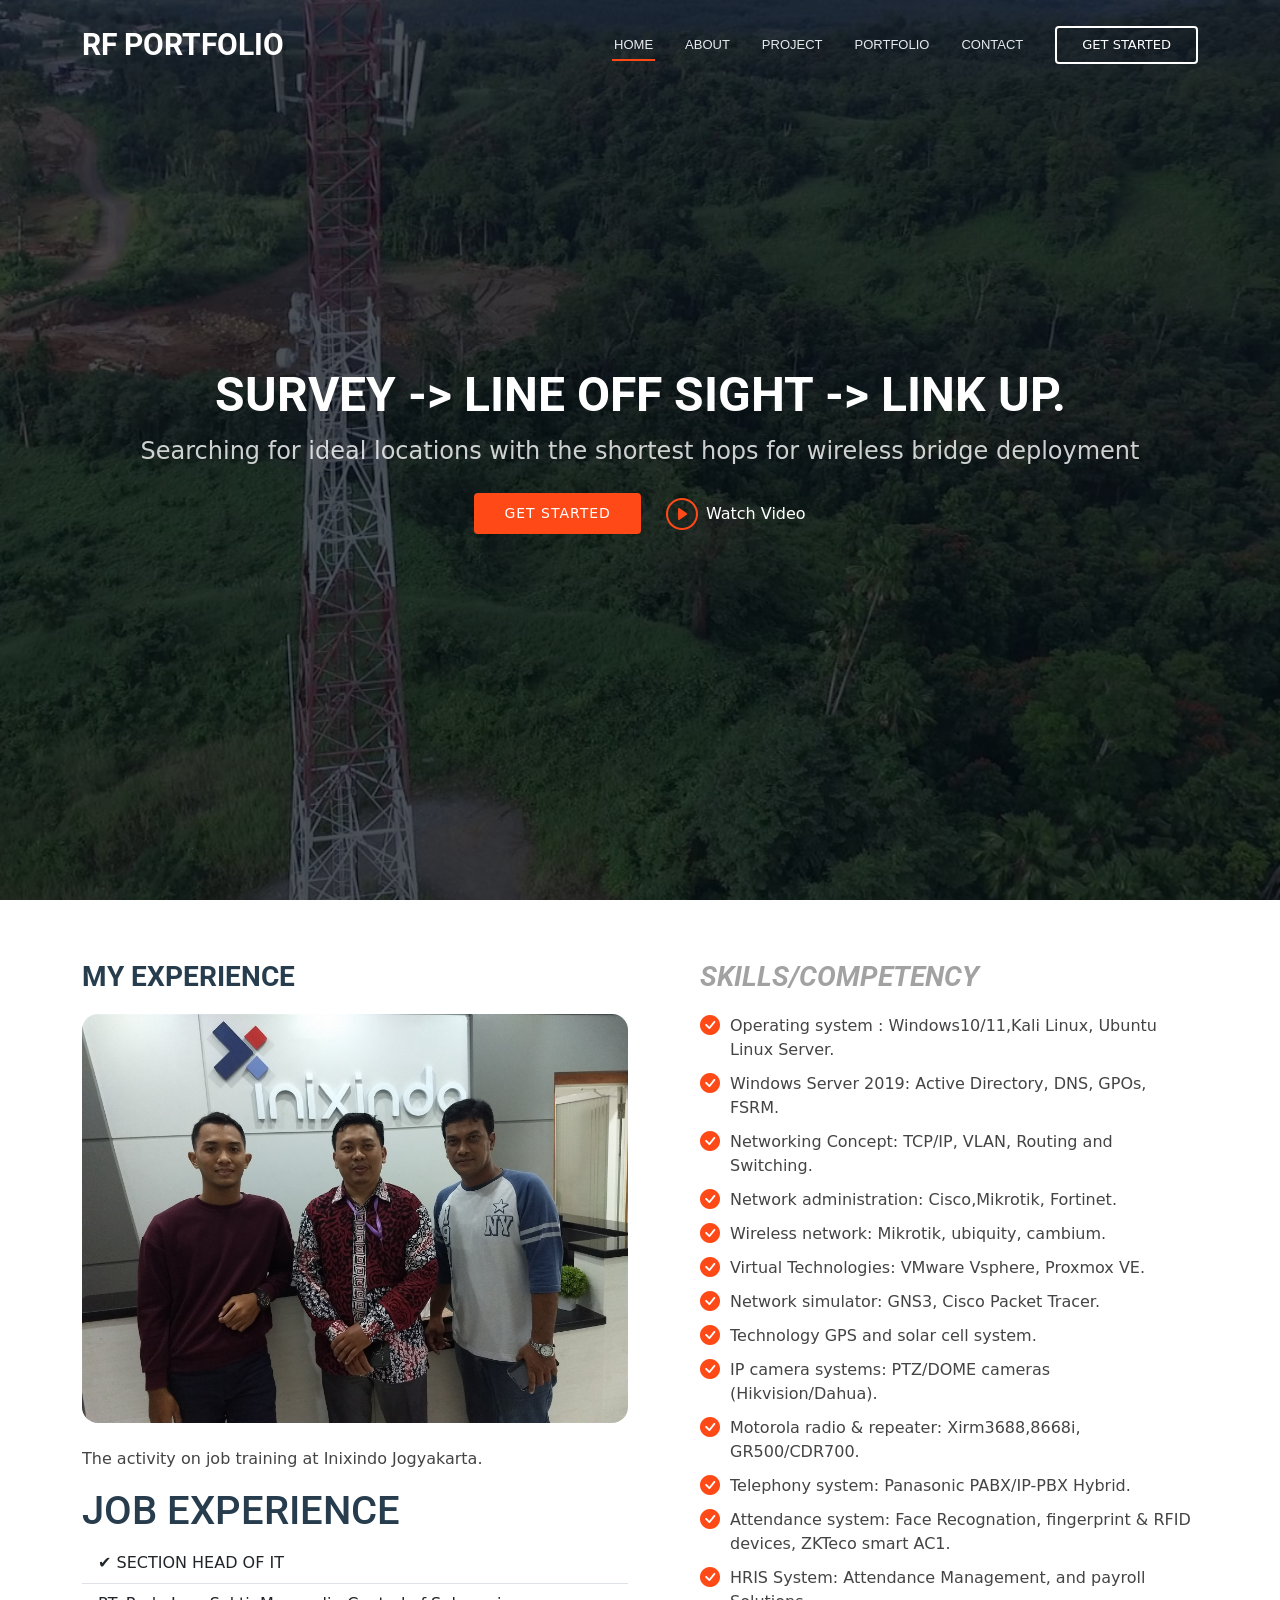
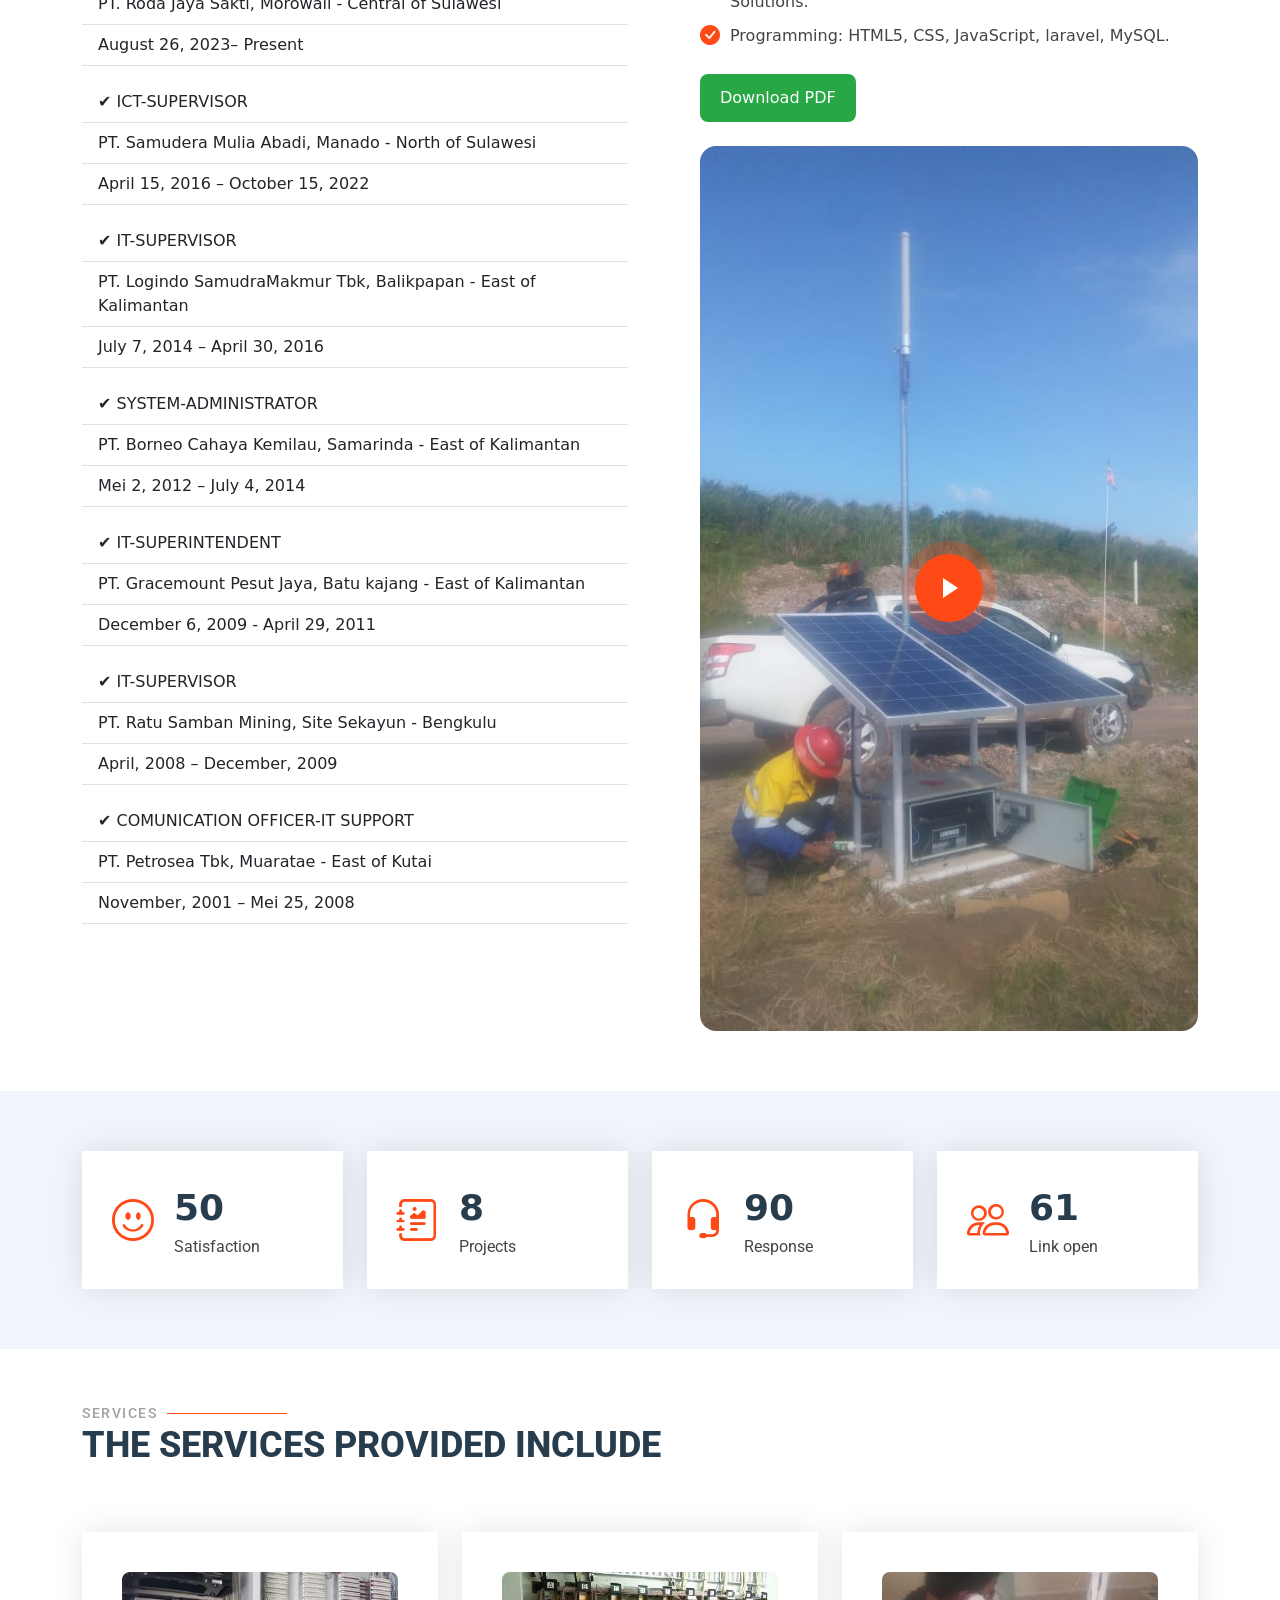
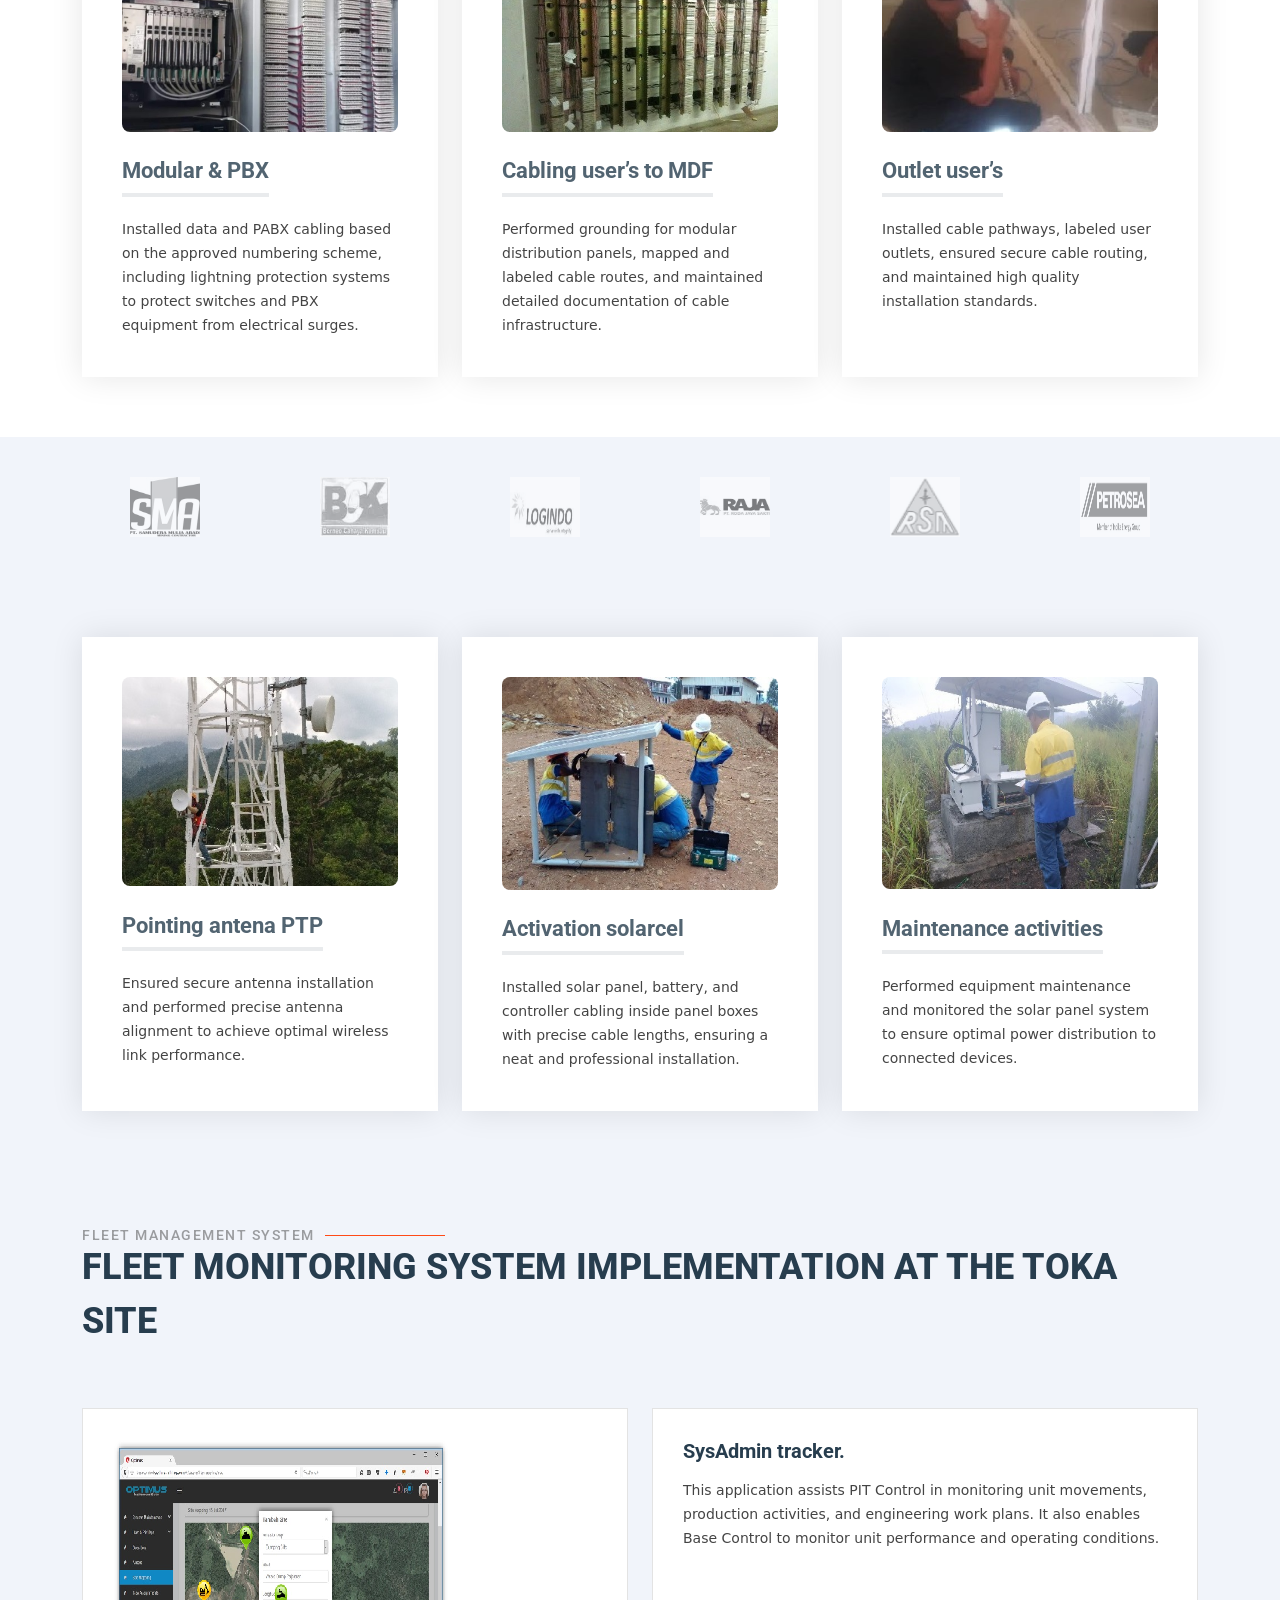
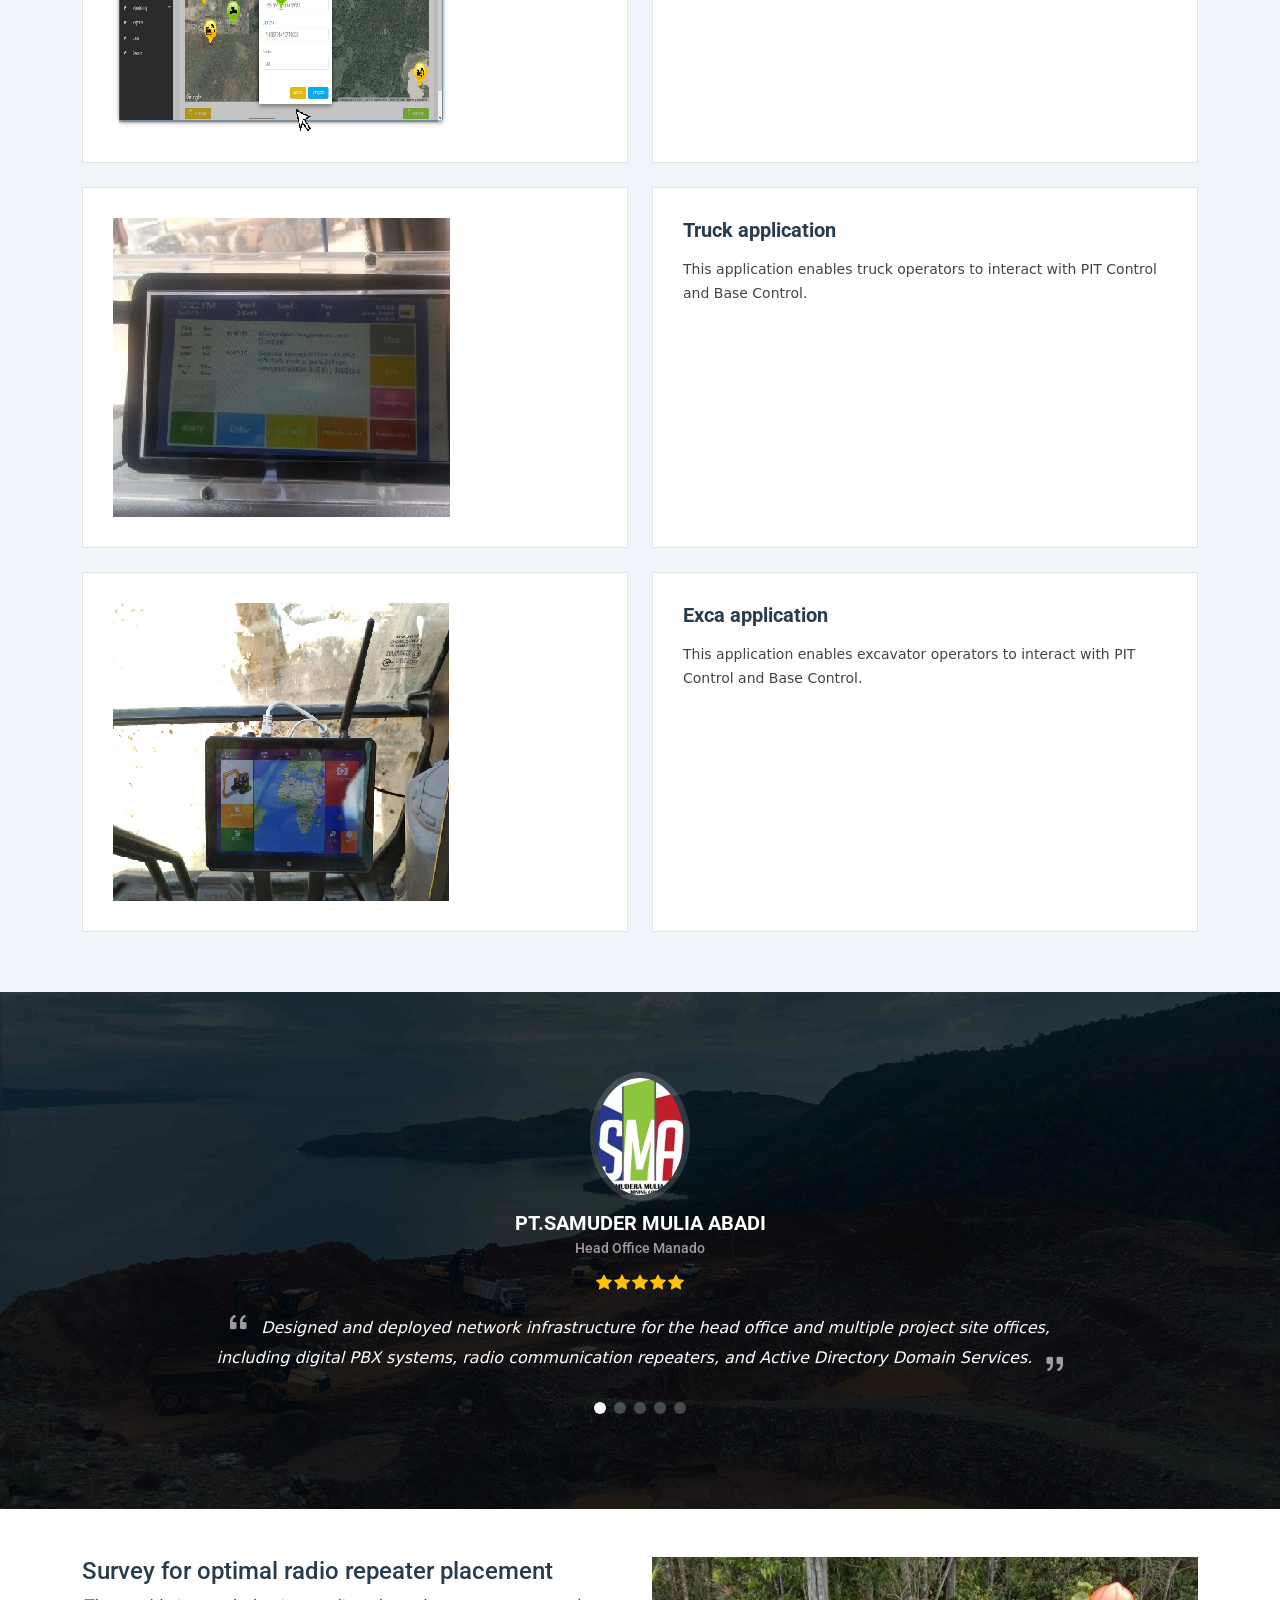
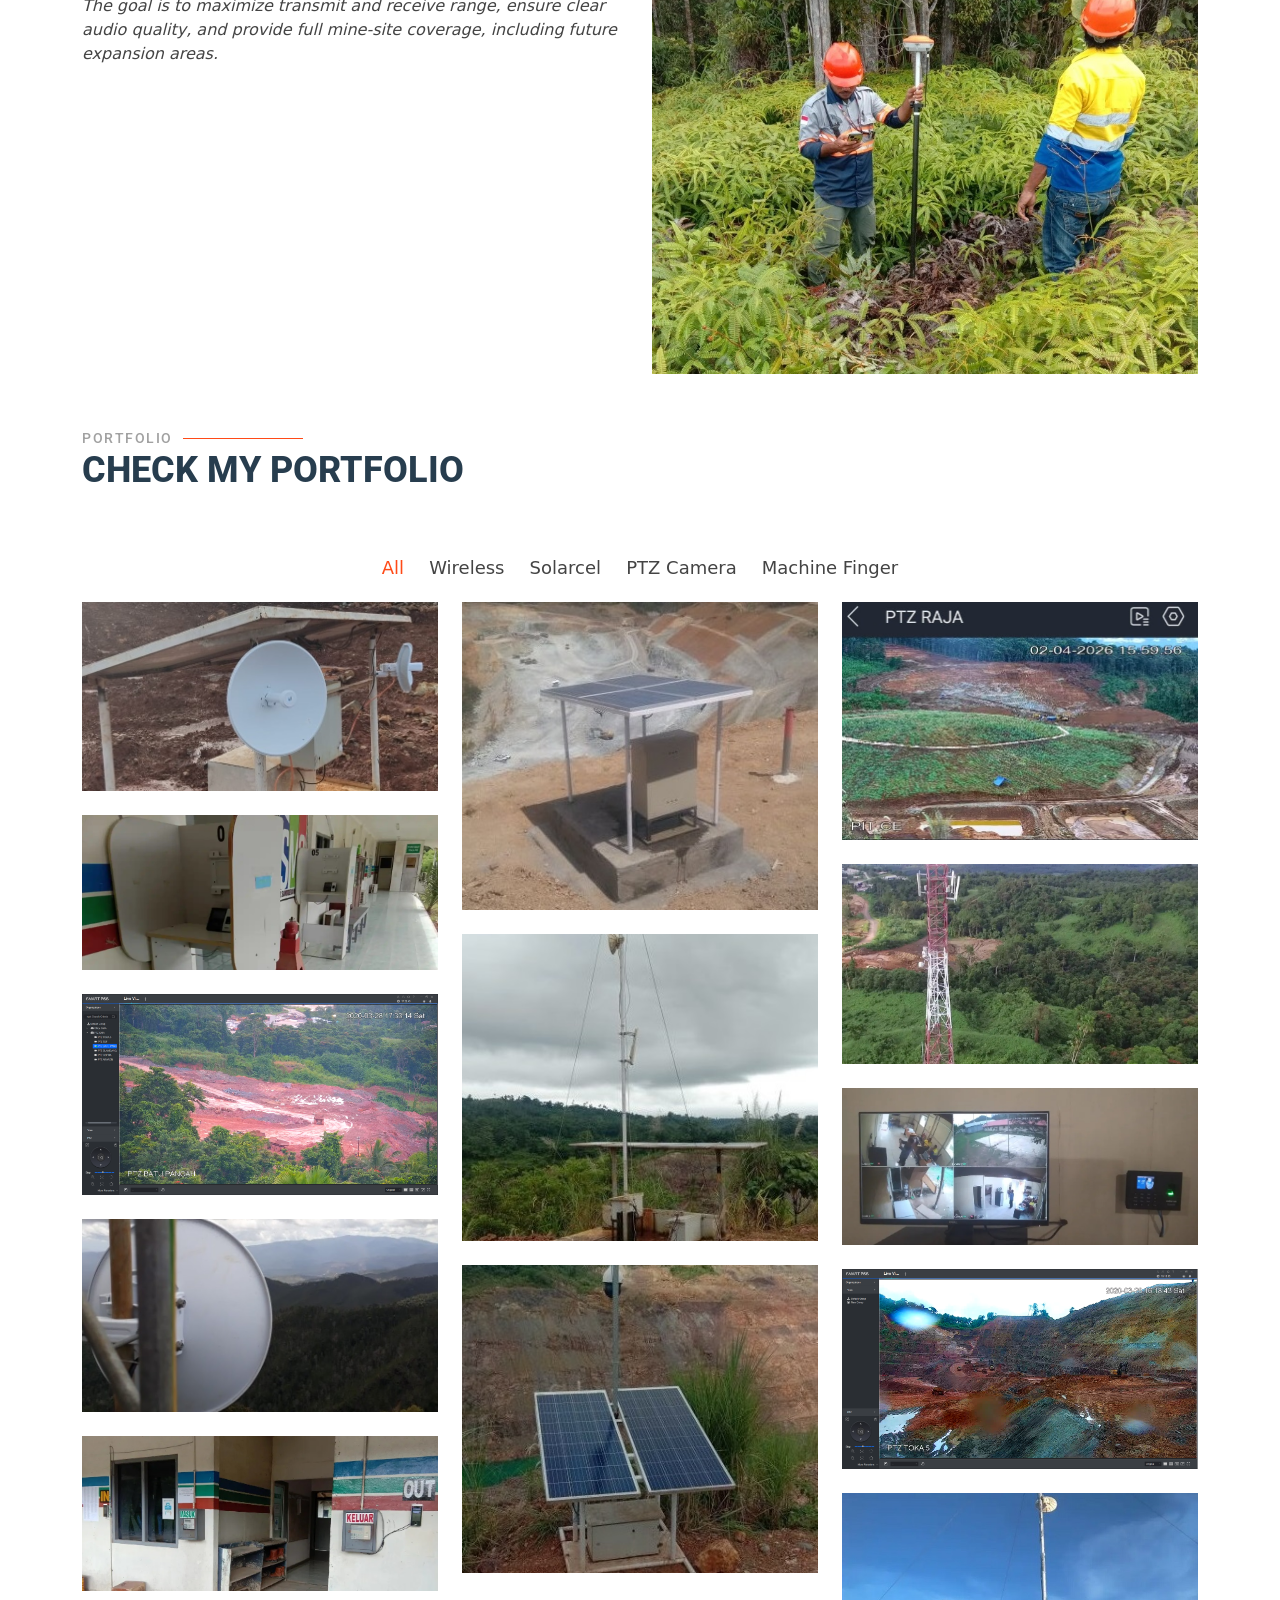
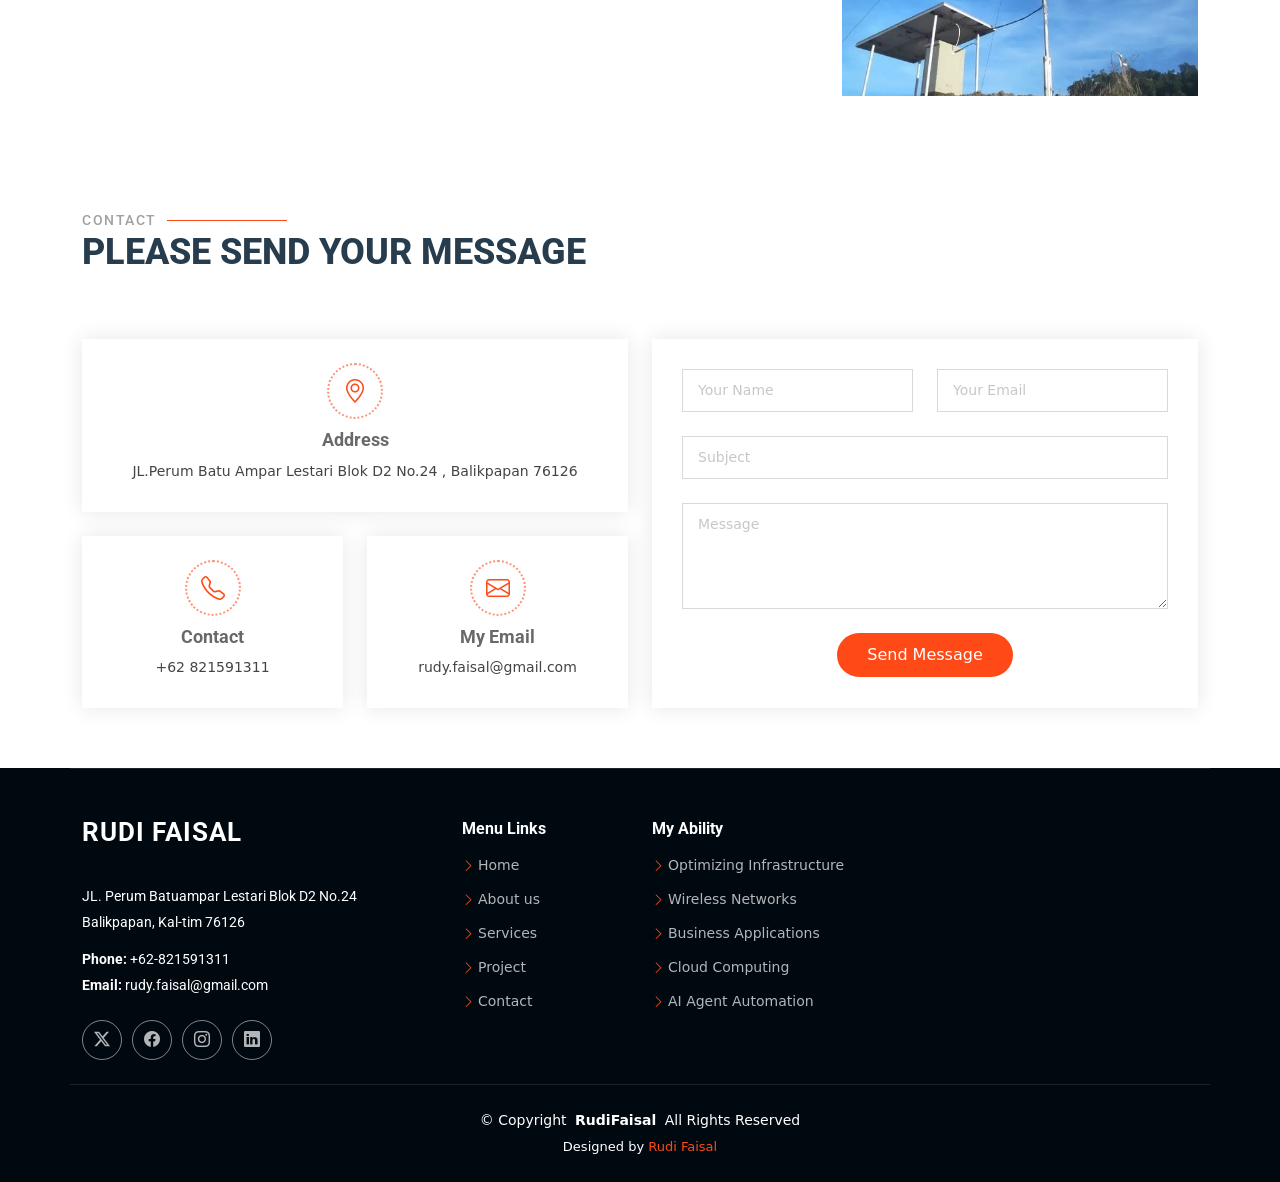
==== commit 8de207e3: "Update index.html" ====
--- a/index.html
+++ b/index.html
@@ -876,7 +876,7 @@
       
      <div class="row gy-4">
        <!-- Kolom 1: Profil dan Kontak -->
-       <div class="col-lg-5 col-md-12 footer-about">
+       <div class="col-lg-4 col-md-12 footer-about">
          <a href="index.html" class="logo d-flex align-items-center">
            <span class="sitename">RUDI FAISAL</span>
          </a>
@@ -911,7 +911,7 @@
          </ul>
        </div>
        <!-- Kolom 3: Keahlian -->
-       <div class="col-lg-5 col-md-7 footer-links">
+       <div class="col-lg-6 col-md-7 footer-links">
          <h4>My Ability</h4>
          <ul>
            <li><i class="bi bi-chevron-right"></i> <a href="#">Optimizing Infrastructure</a></li>
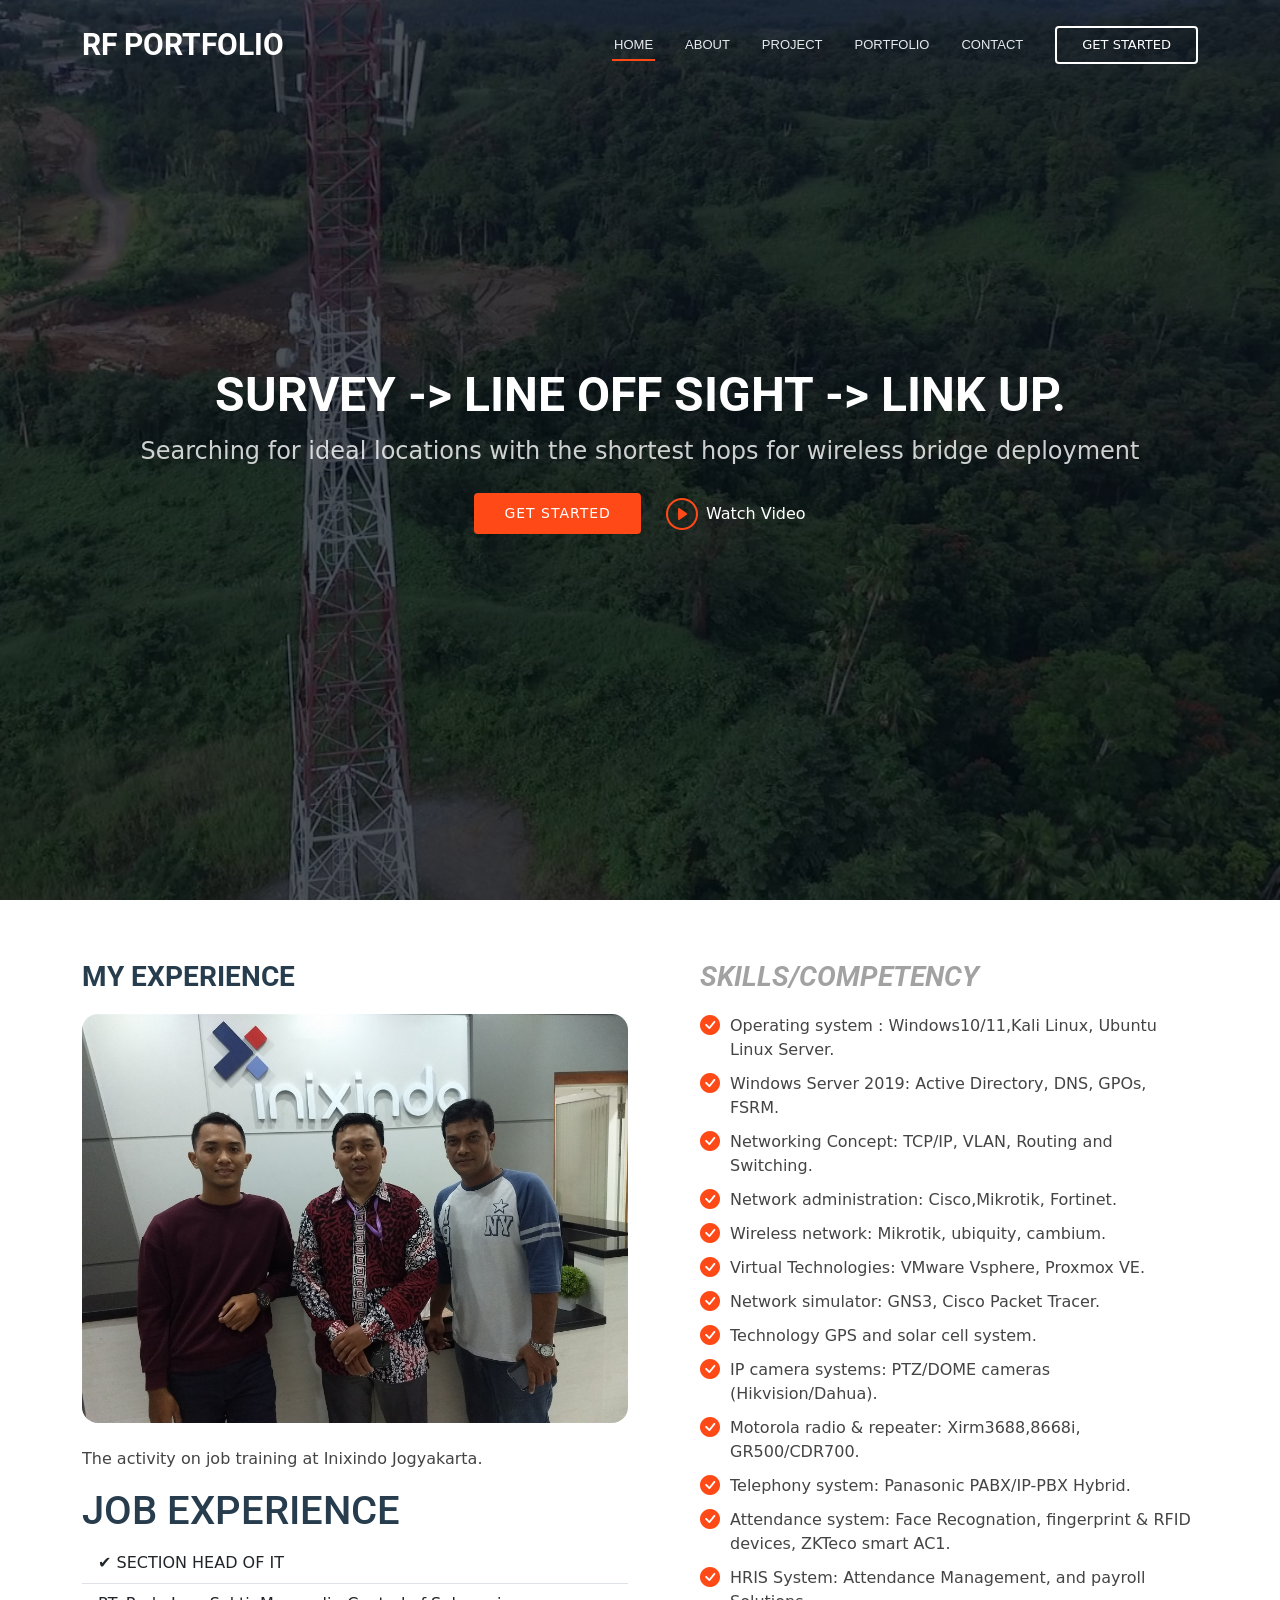
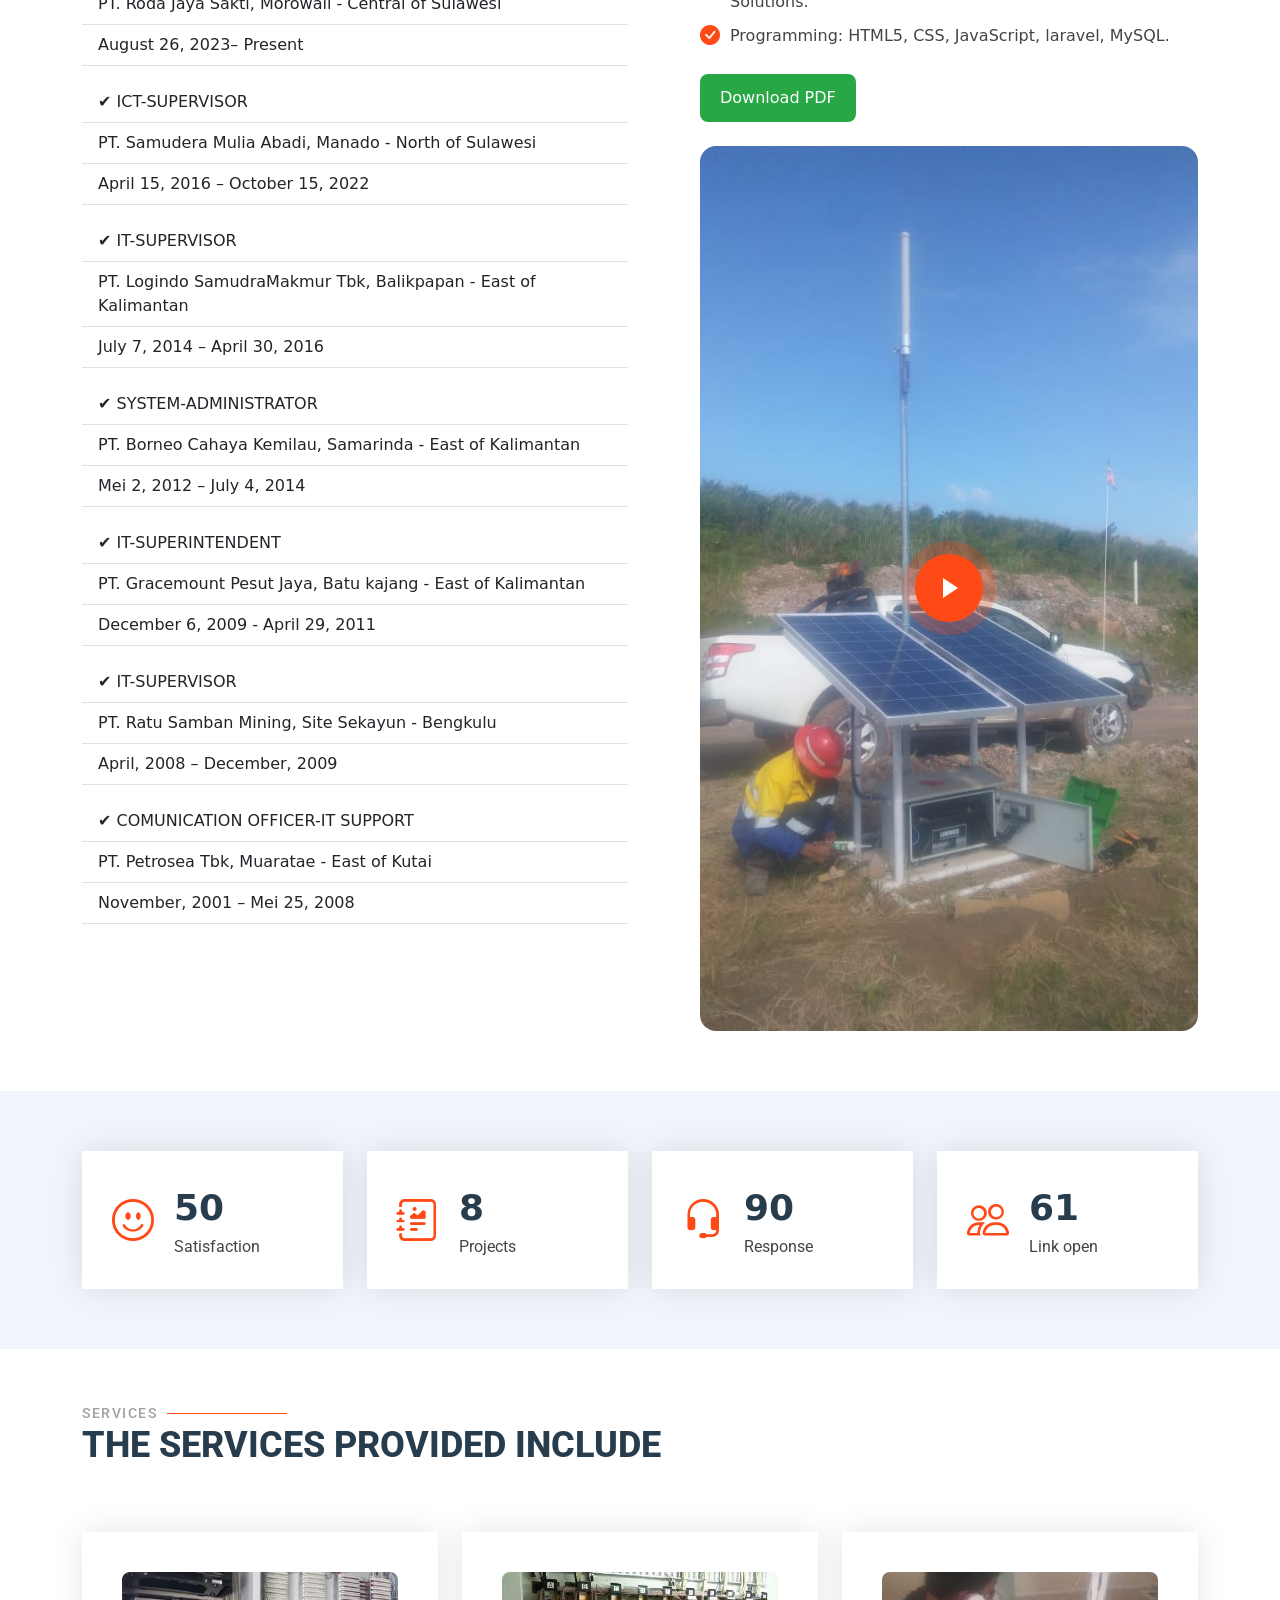
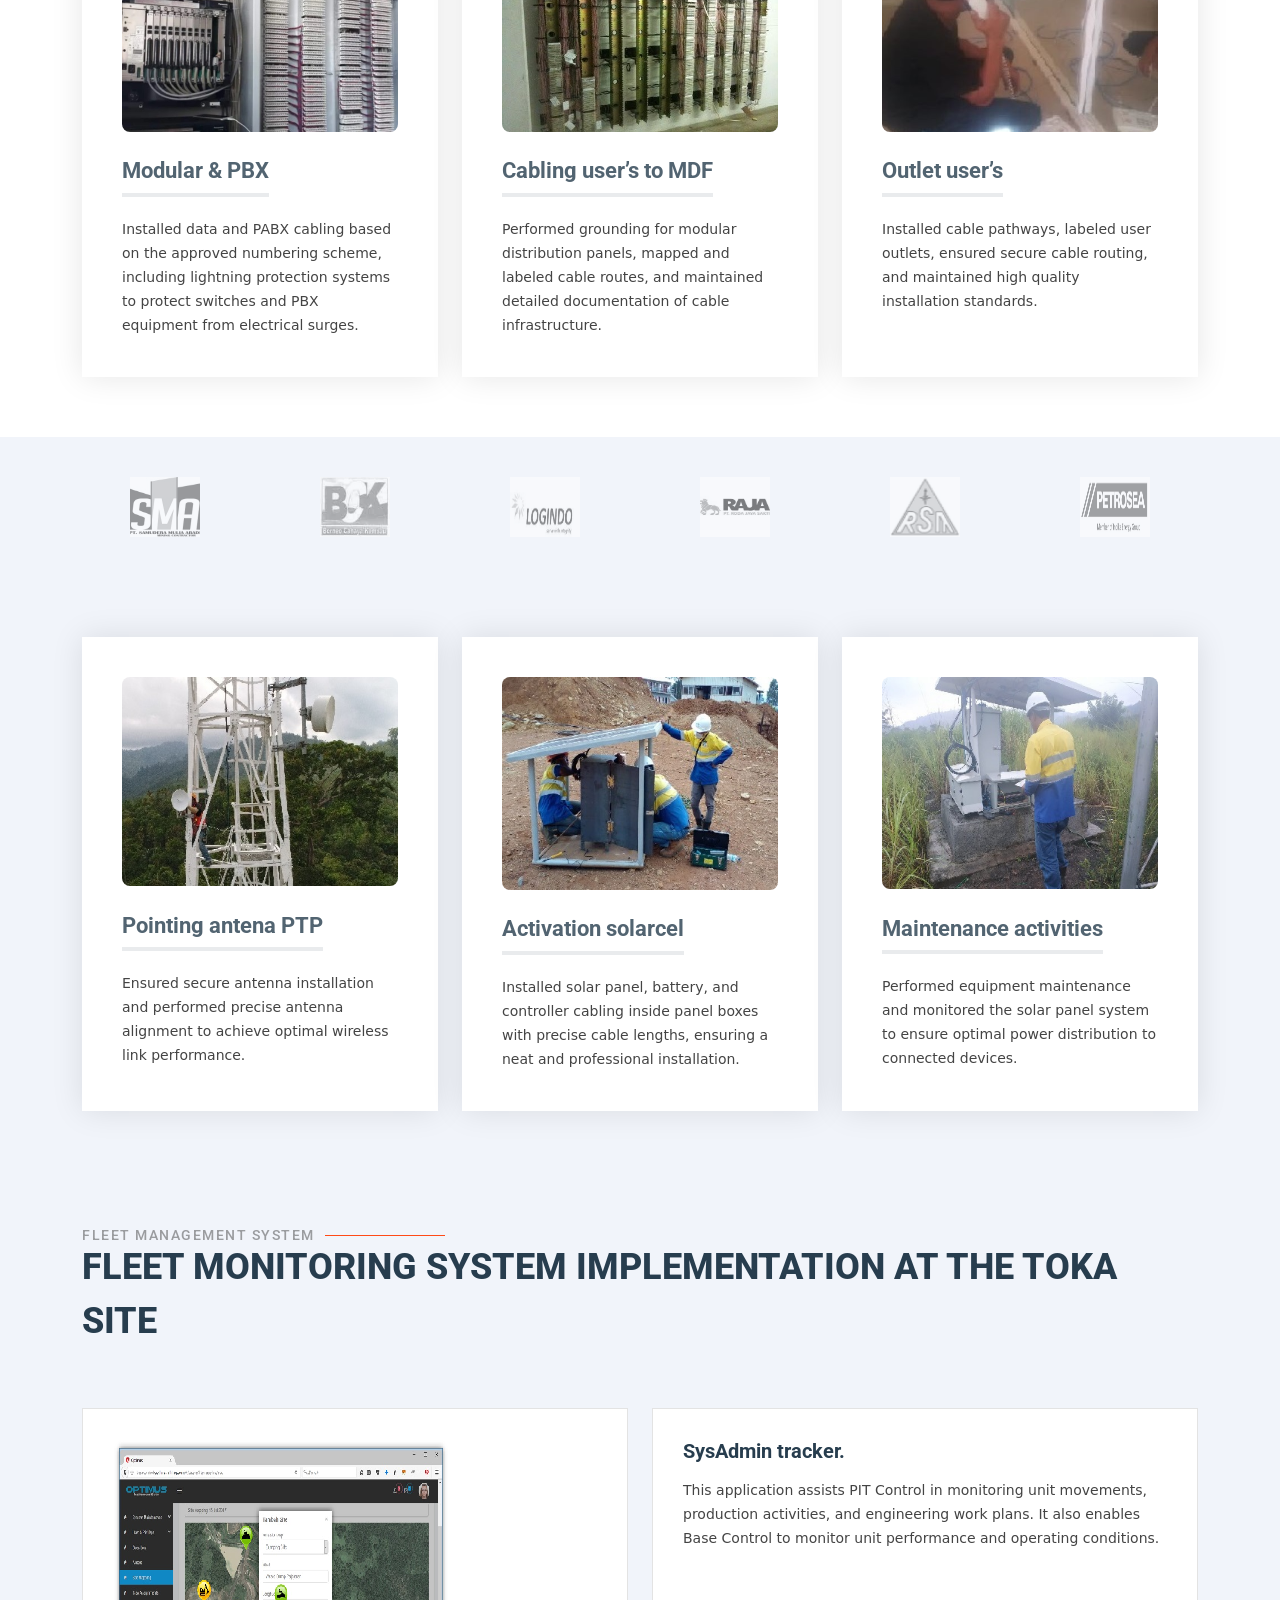
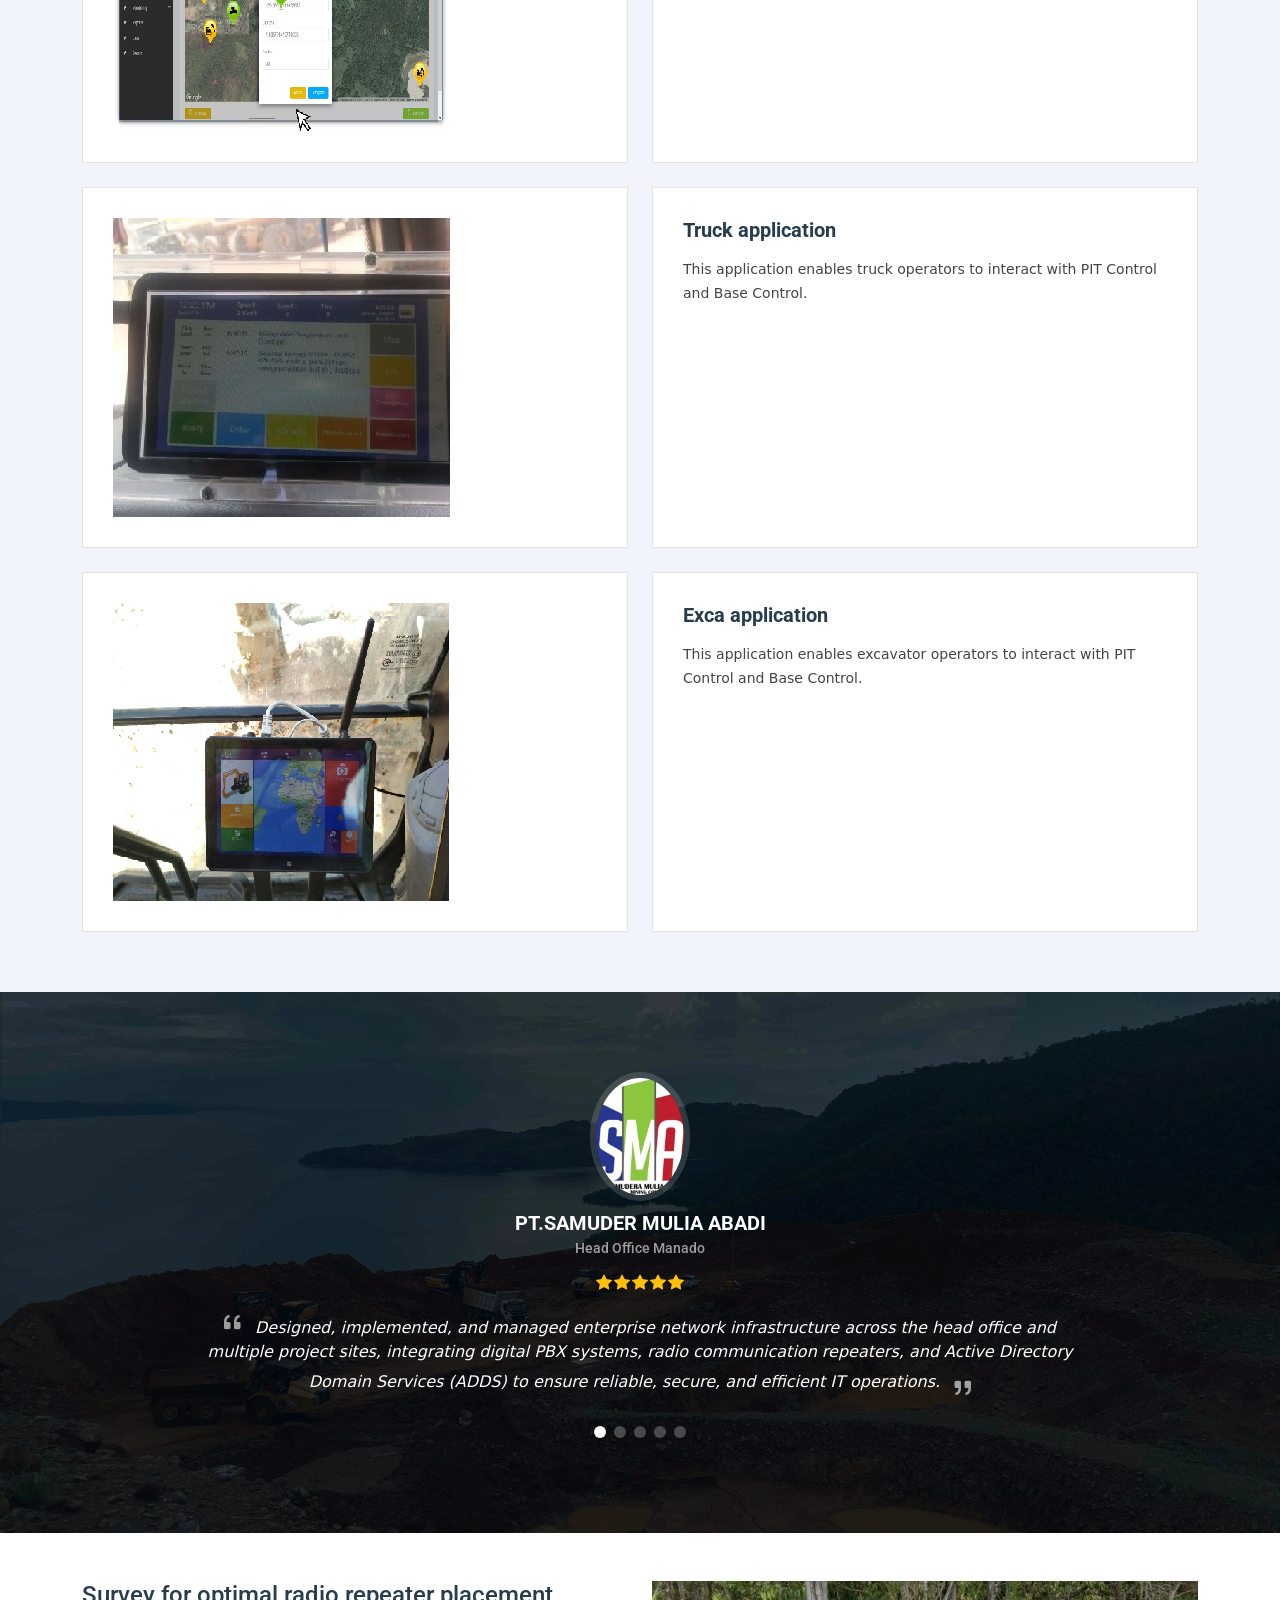
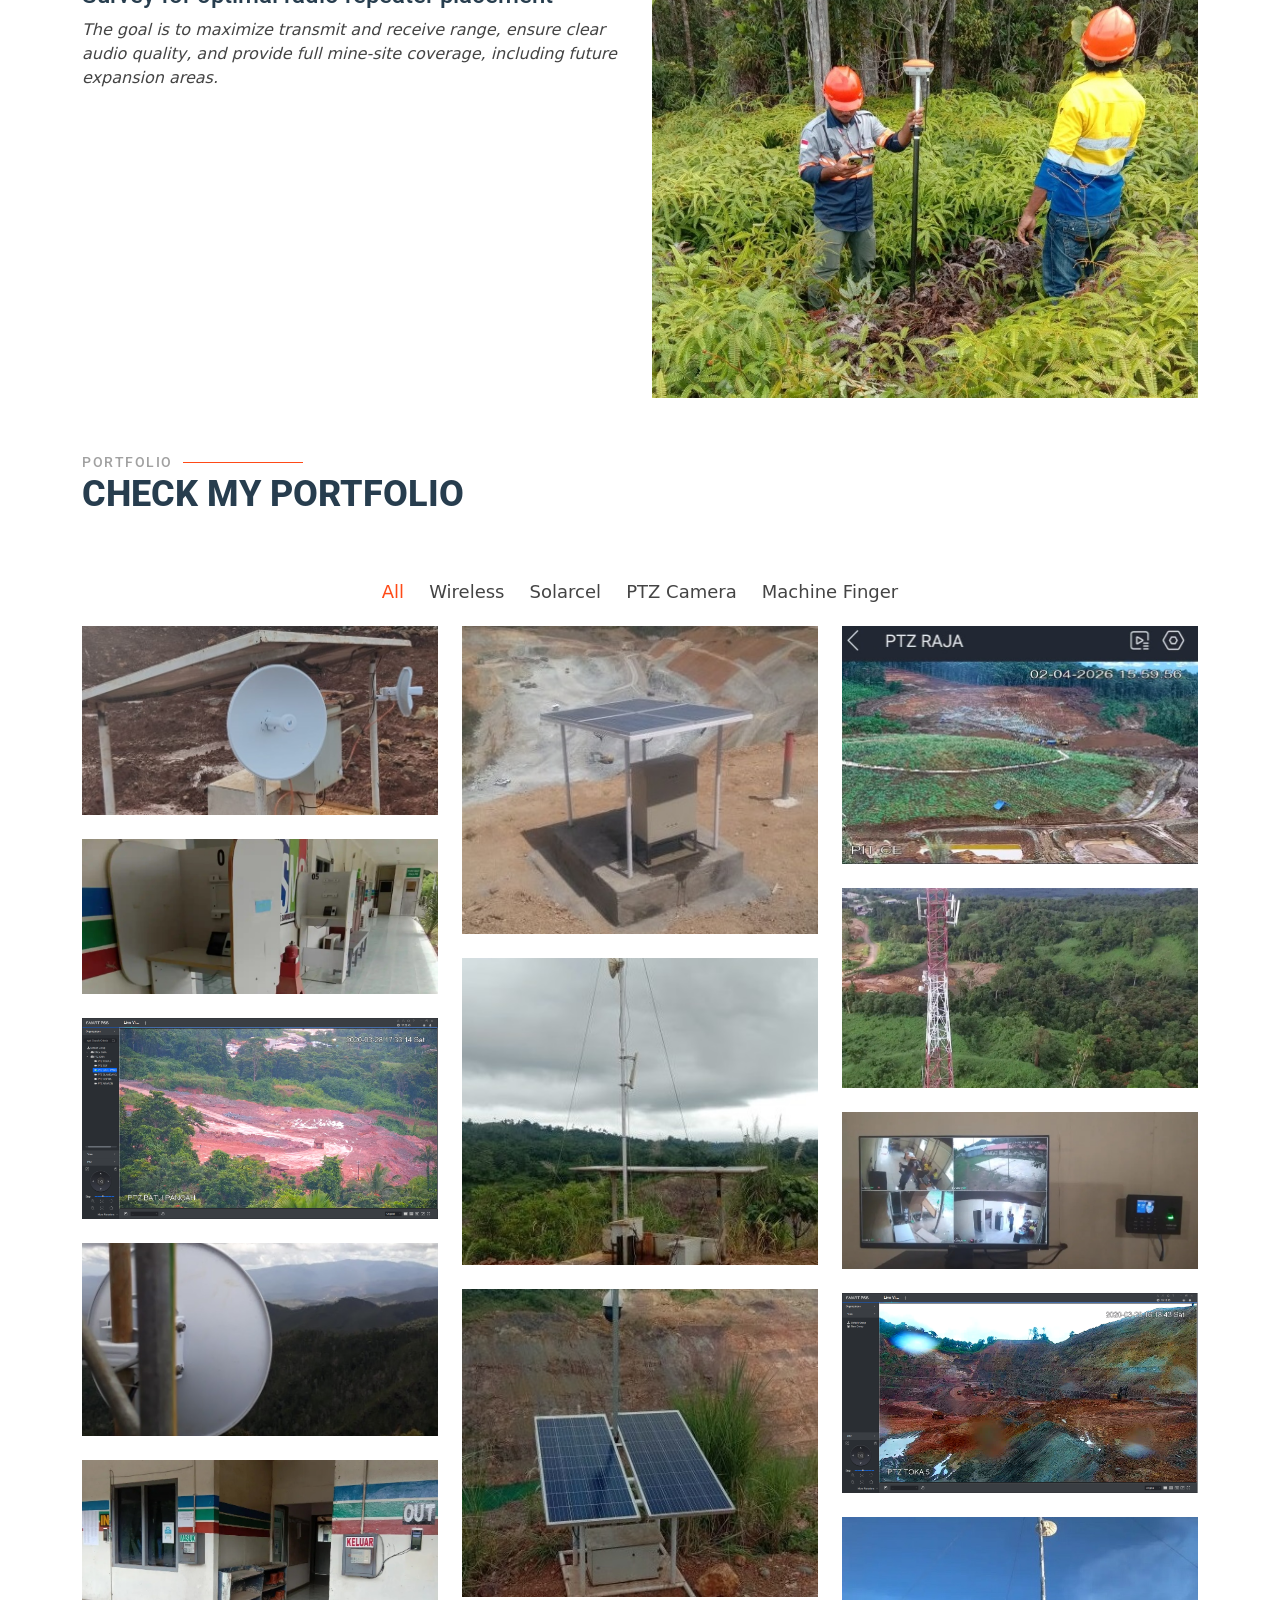
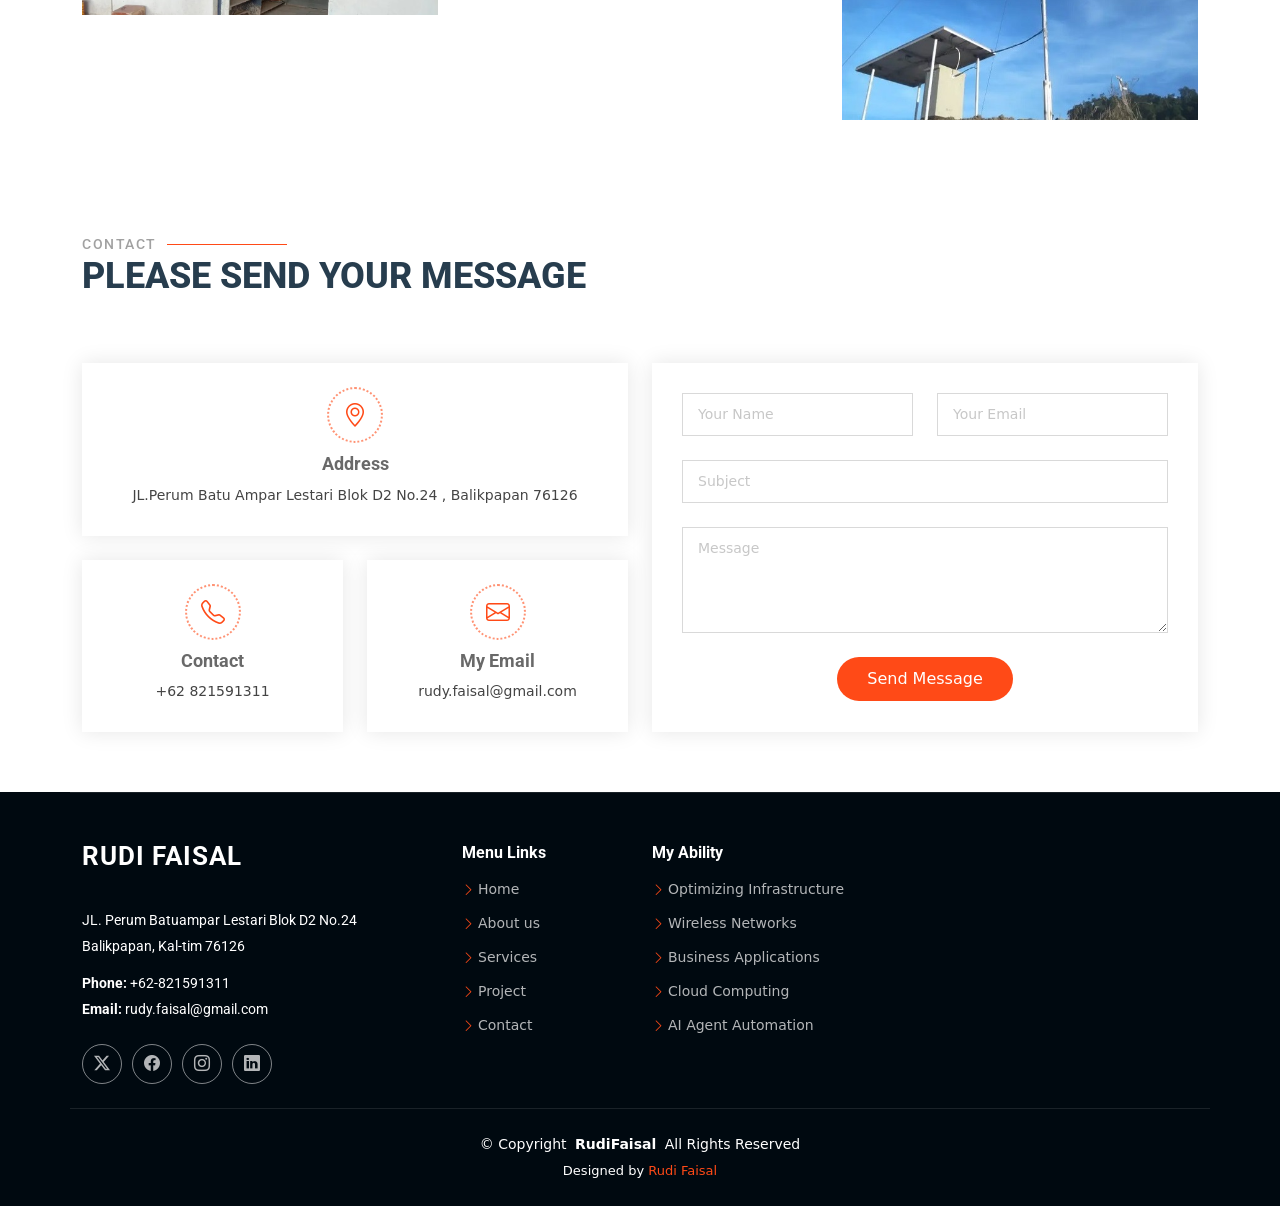
==== commit 35b20dc7: "Update index.html" ====
--- a/index.html
+++ b/index.html
@@ -517,7 +517,7 @@
                 </div>
                 <p>
                   <i class="bi bi-quote quote-icon-left"></i>
-                  <span>Designed and deployed network infrastructure for the head office and multiple project site offices, including digital PBX systems, radio communication repeaters, and Active Directory Domain Services.</span>
+                  <span>Designed, implemented, and managed enterprise network infrastructure across the head office and multiple project sites, integrating digital PBX systems, radio communication repeaters, and Active Directory Domain Services (ADDS) to ensure reliable, secure, and efficient IT operations.</span>
                   <i class="bi bi-quote quote-icon-right"></i>
                 </p>
               </div>
@@ -532,7 +532,7 @@
                 </div>
                 <p>
                   <i class="bi bi-quote quote-icon-left"></i>
-                  <span>Installed and terminated user data cables on the patch panel system connected to the main switch in the server room, and deployed Active Directory Domain Services.</span>
+                  <span>Installed and terminated structured cabling from user data outlets to patch panels in network racks, ensuring all user connections are centrally routed to the core switch in a climate controlled server room for easier control and infrastructure reliability.</span>
                   <i class="bi bi-quote quote-icon-right"></i>
                 </p>
               </div>
@@ -548,7 +548,7 @@
                 </div>
                 <p>
                   <i class="bi bi-quote quote-icon-left"></i>
-                  <span>Installed and terminated user data cabling on the patch panel system connected to the main switch in the server room and deployed Active Directory Domain Services.</span>
+                  <span>Installed and terminated structured cabling from user data outlets to patch panels in network racks, and deployed Active Directory Domain Services (ADDS) to support centralized user and network management.</span>
                   <i class="bi bi-quote quote-icon-right"></i>
                 </p>
               </div>
@@ -564,7 +564,7 @@
                 </div>
                 <p>
                   <i class="bi bi-quote quote-icon-left"></i>
-                  <span>Extended user data cabling from workstation outlets to the Modular Distribution Frame in the server room to support a new office expansion.</span>
+                  <span>Installed and terminated data and telephone cabling from user workstations to the Modular Distribution Frame (MDF) in the server room, incorporating surge protection modules to safeguard end user devices and server network interfaces against lightning induced electrical surges.</span>
                   <i class="bi bi-quote quote-icon-right"></i>
                 </p>
               </div>
@@ -580,7 +580,7 @@
                 </div>
                 <p>
                   <i class="bi bi-quote quote-icon-left"></i>
-                  <span>Led the development and management of IT operations, including network infrastructure, Active Directory Domain Services, proxy servers, PTZ camera systems, solar power systems, and online attendance management systems.</span>
+                  <span>Led the development and management of core IT operations, driving high system availability across network infrastructure, Active Directory, proxy servers, PTZ surveillance, solar power solutions, and automated attendance systems.</span>
                   <i class="bi bi-quote quote-icon-right"></i>
                 </p>
               </div>
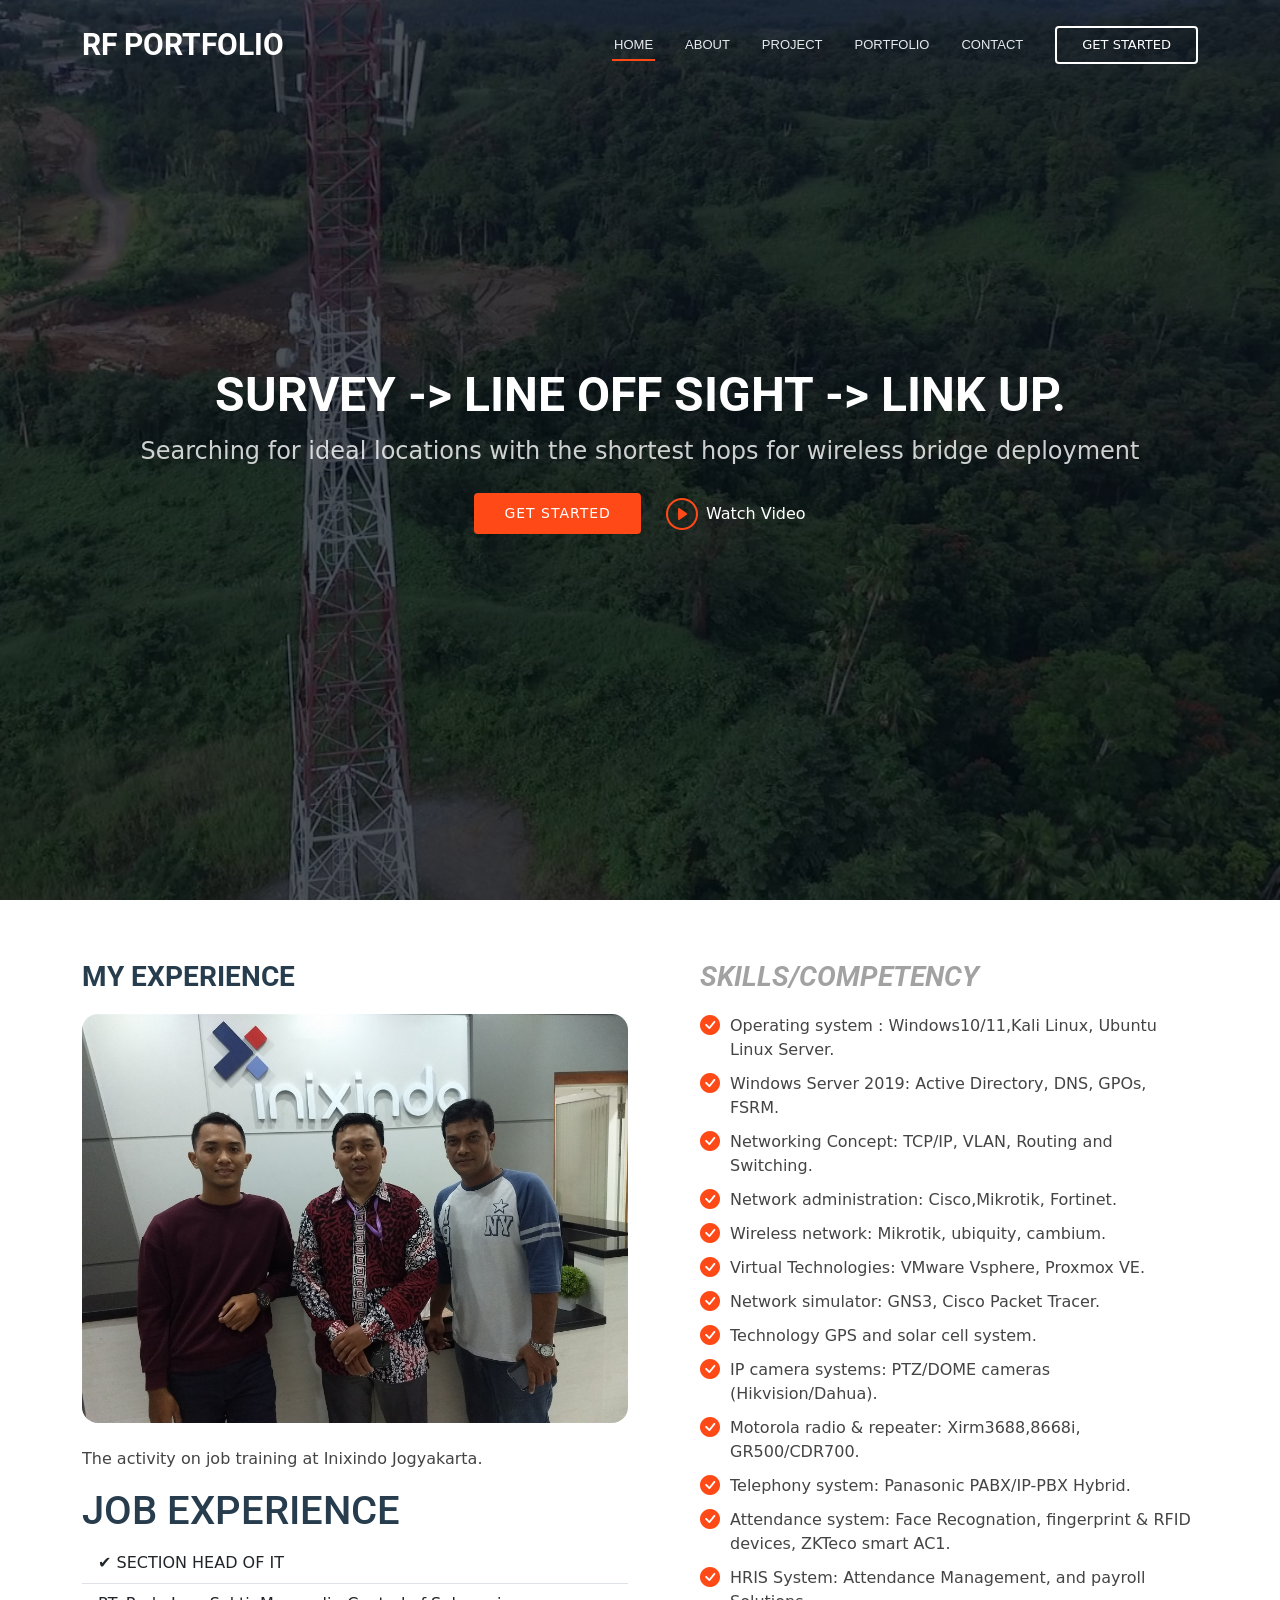
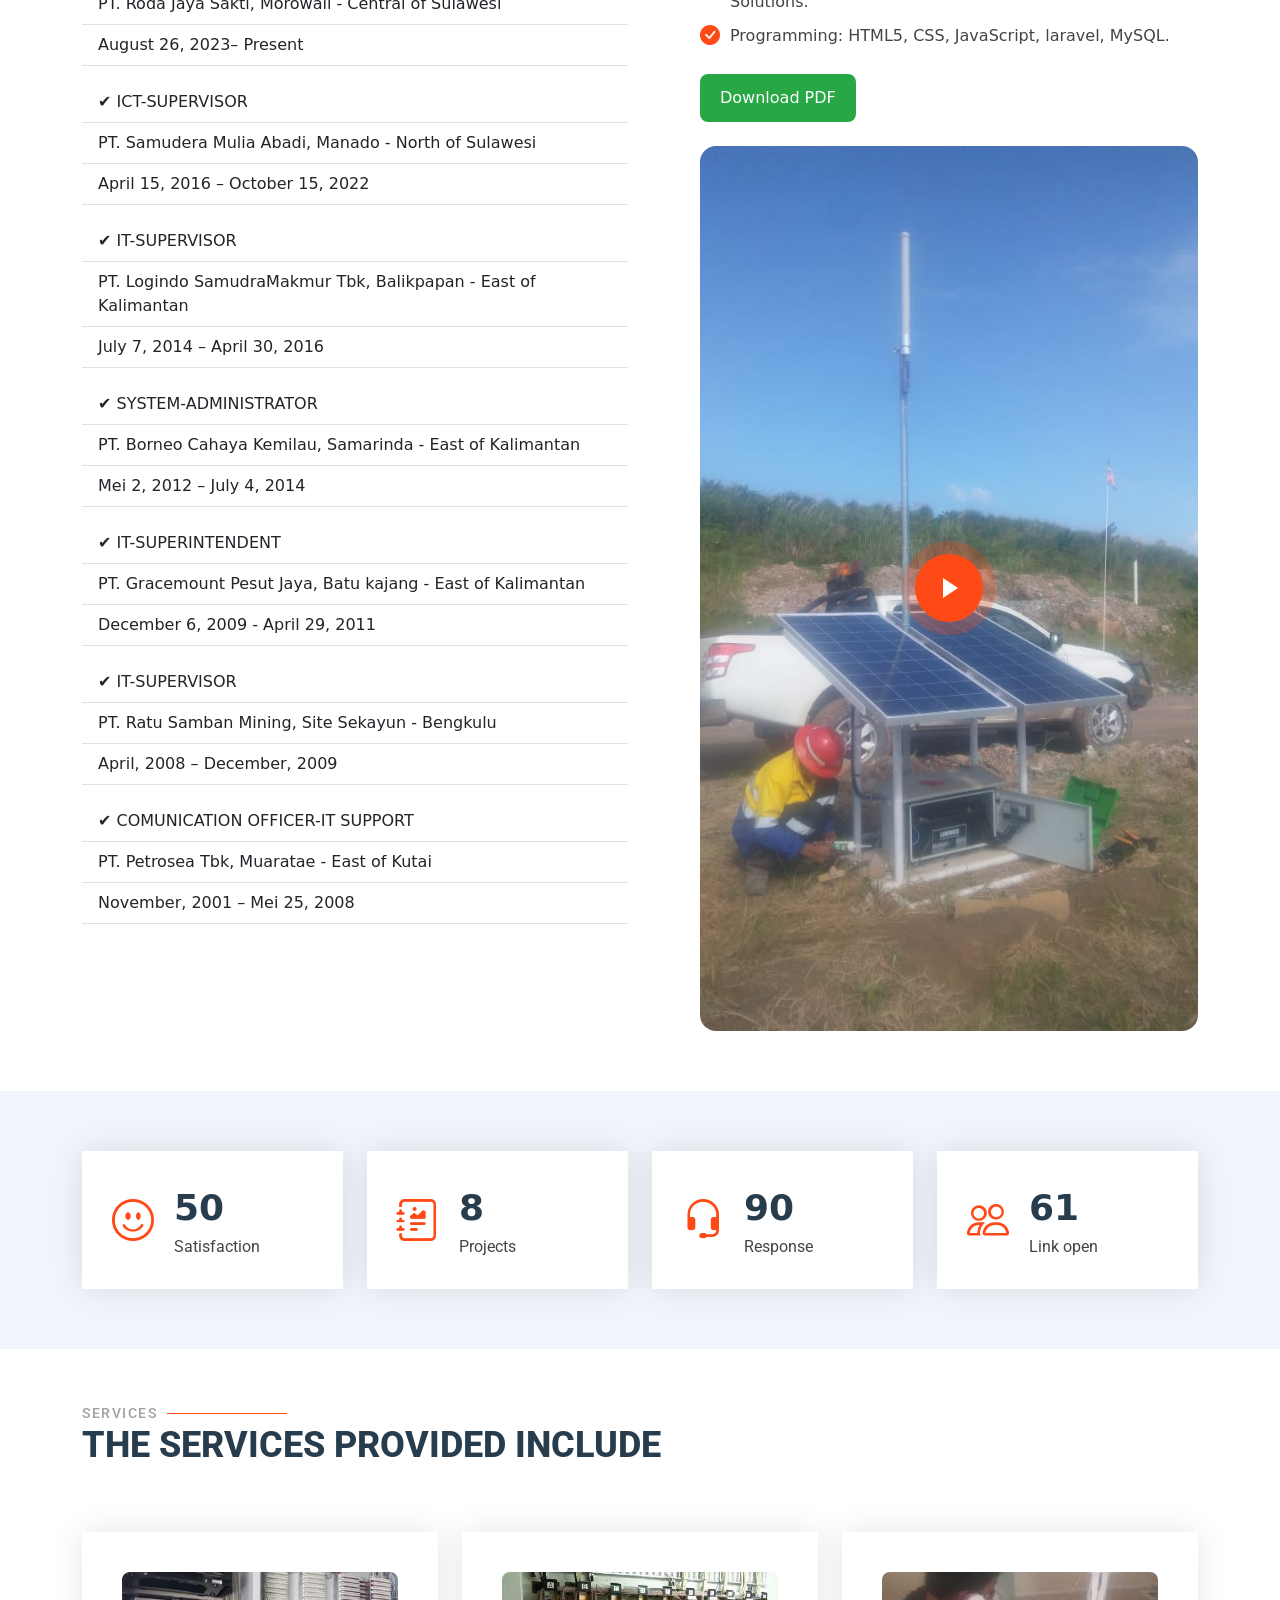
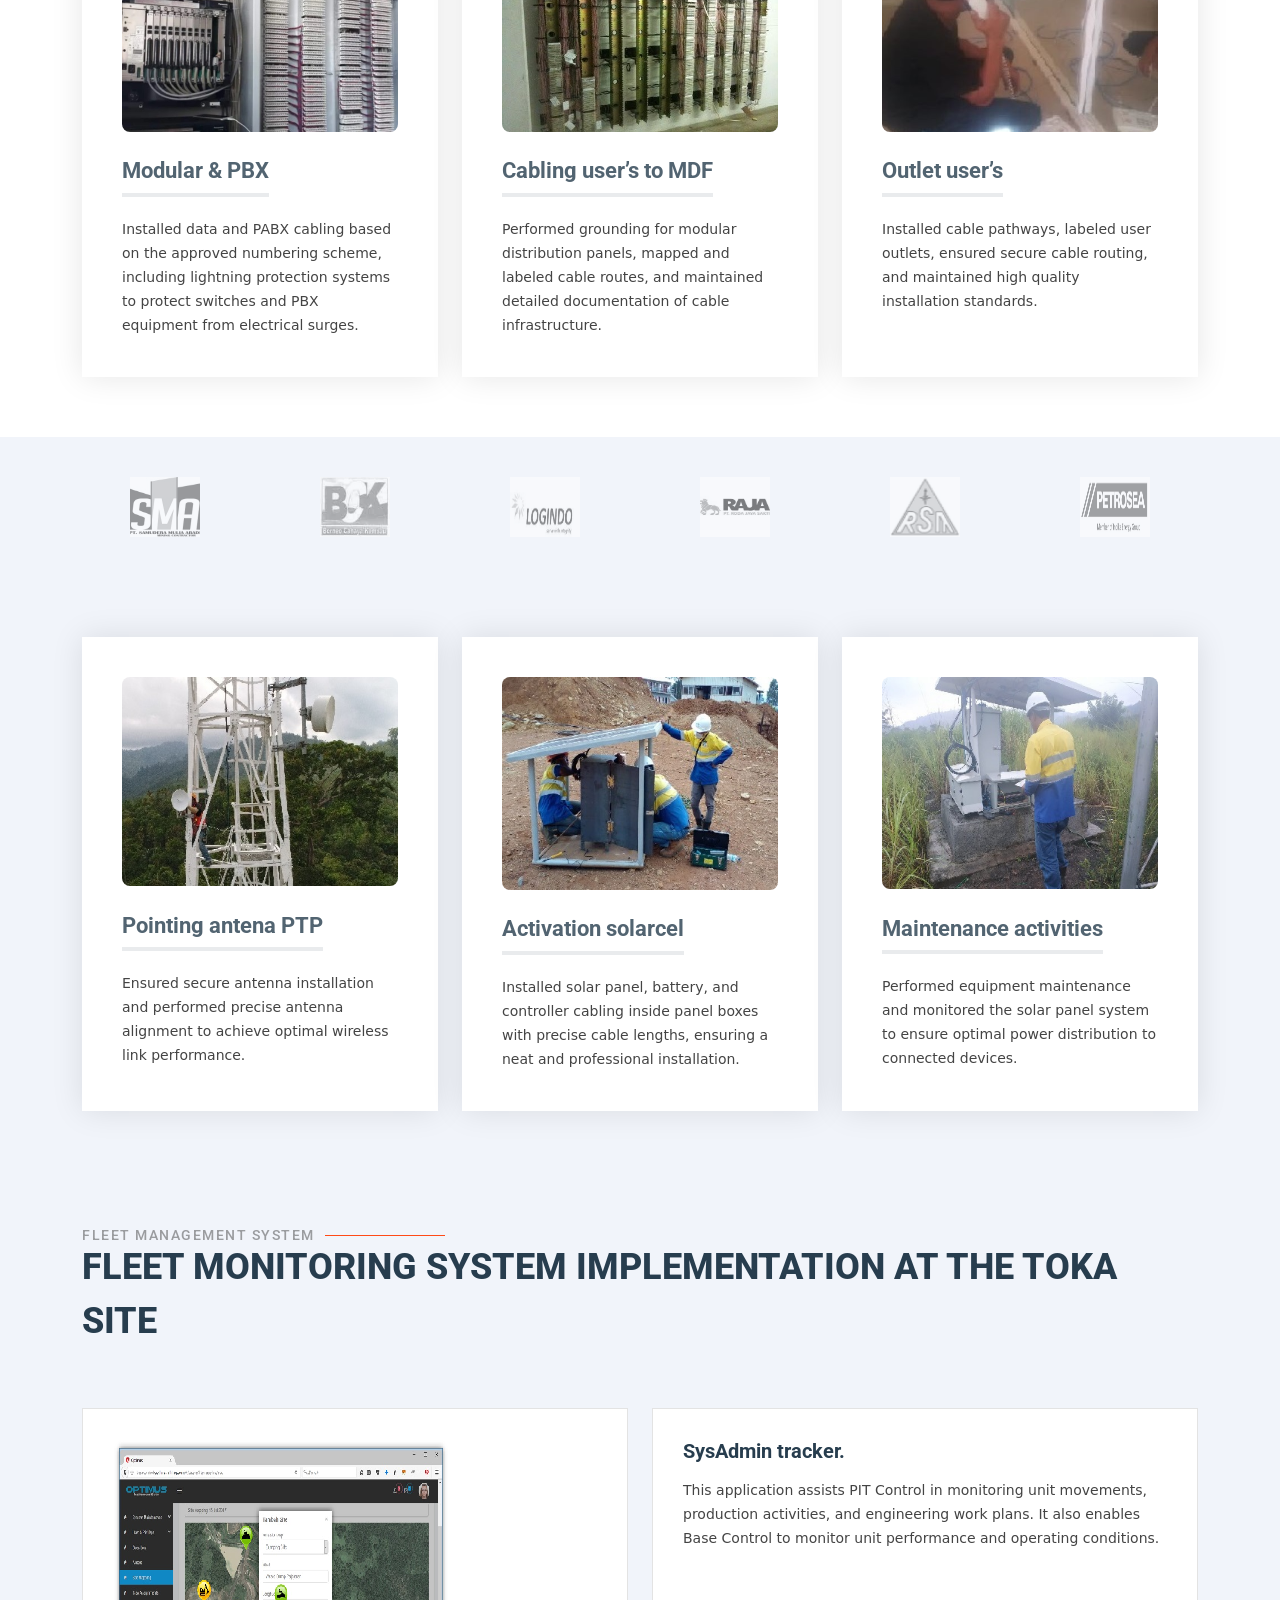
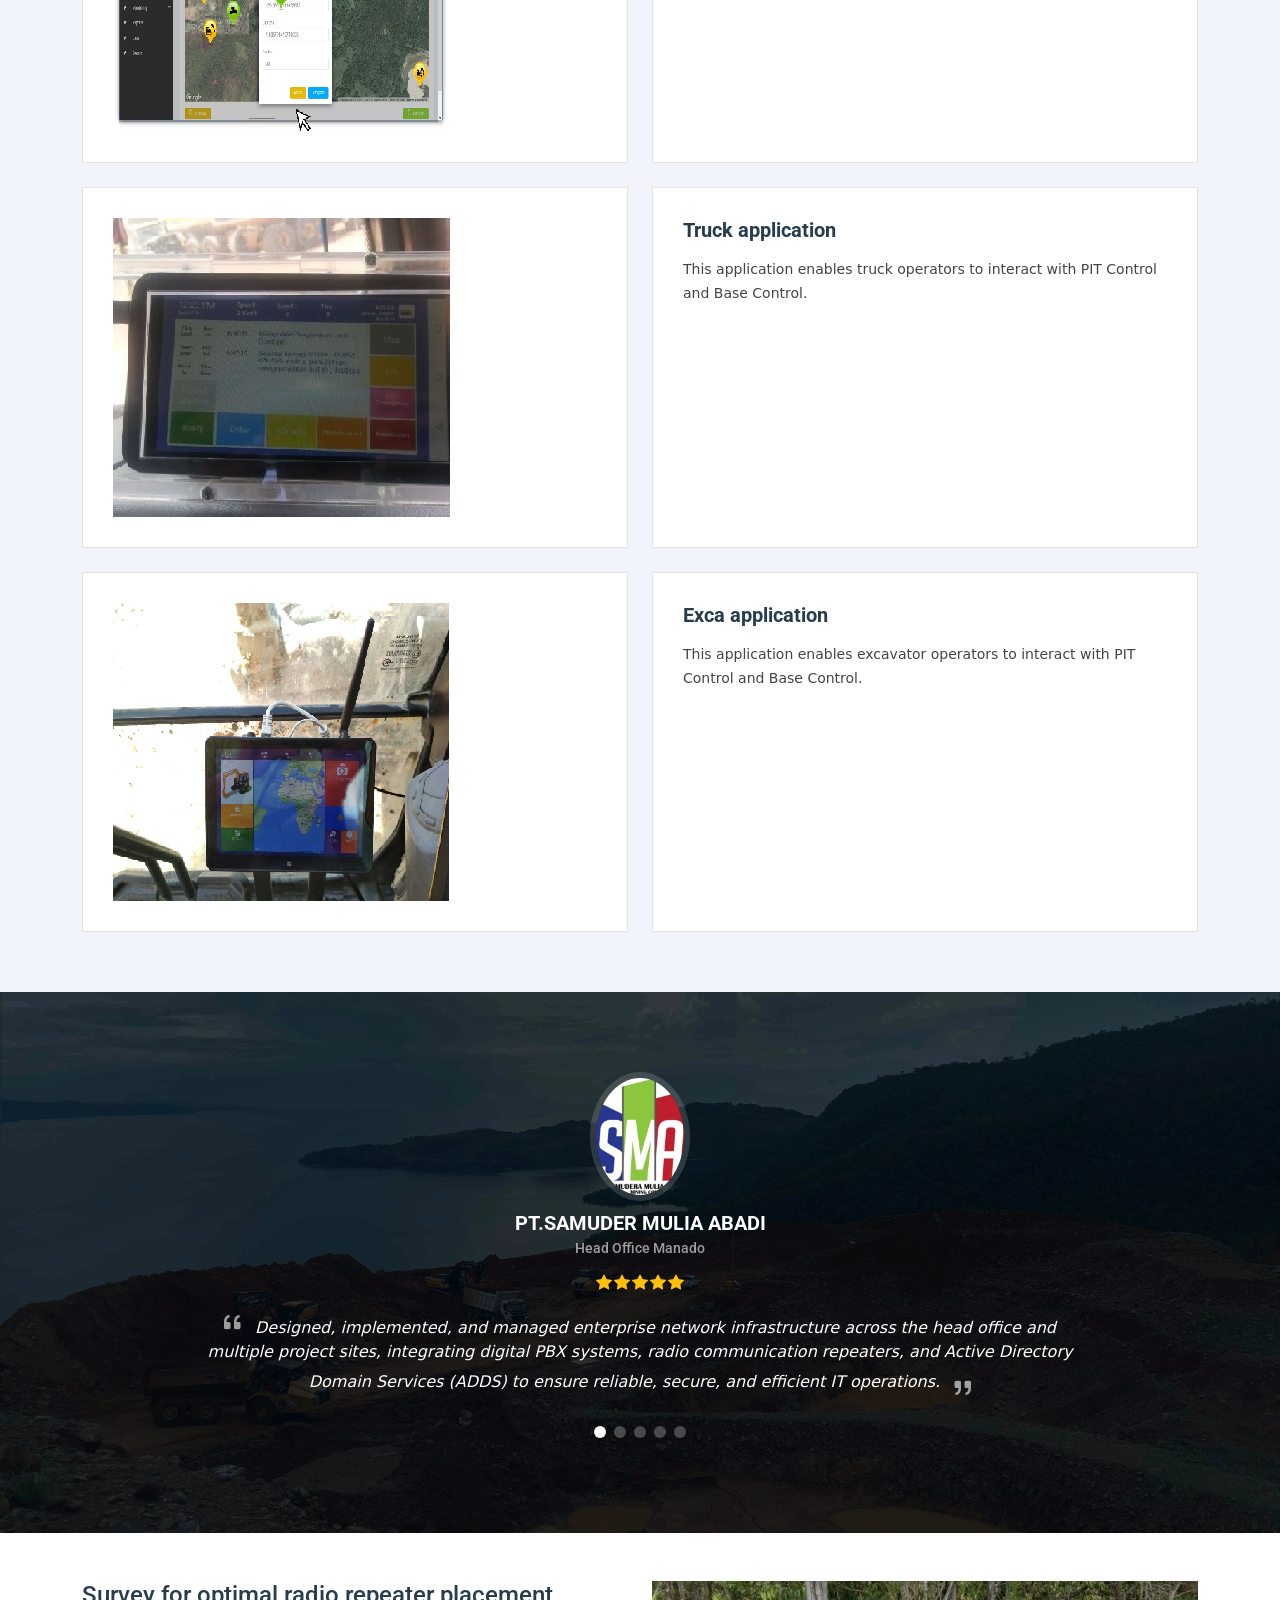
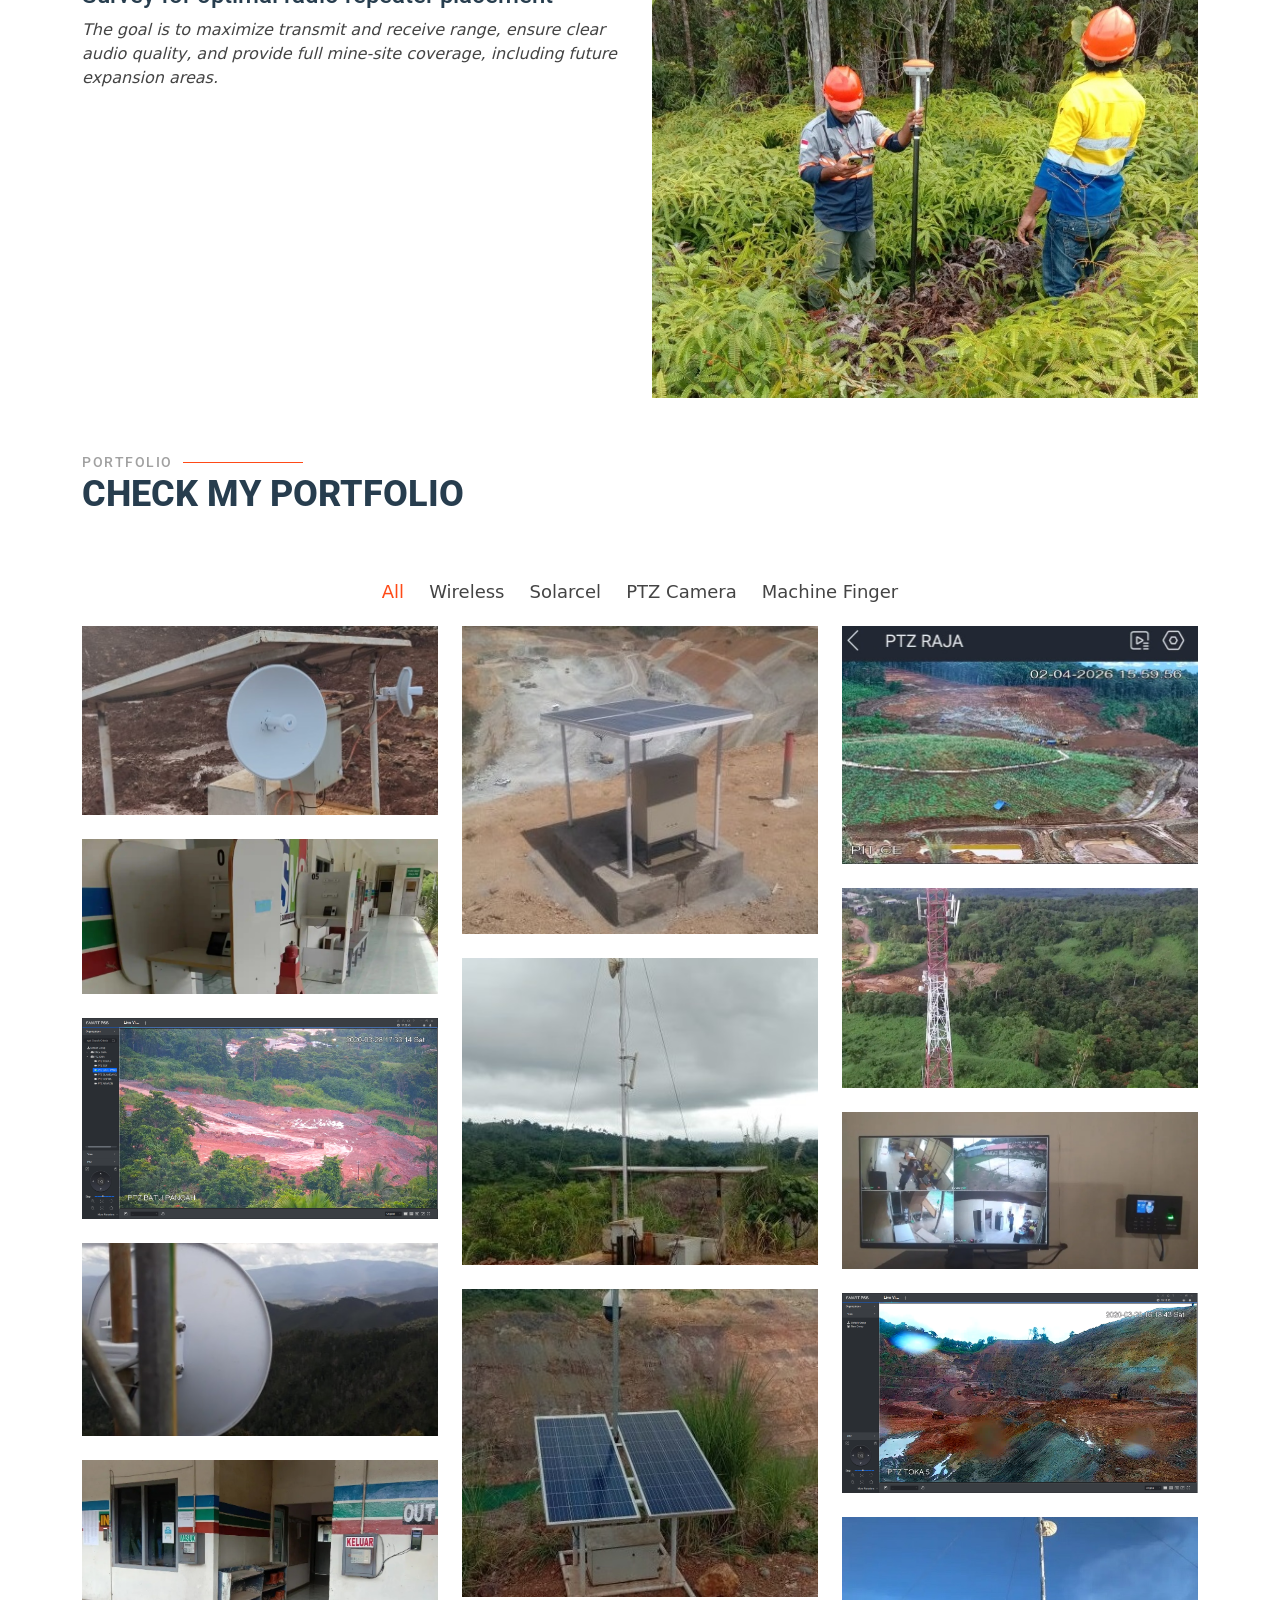
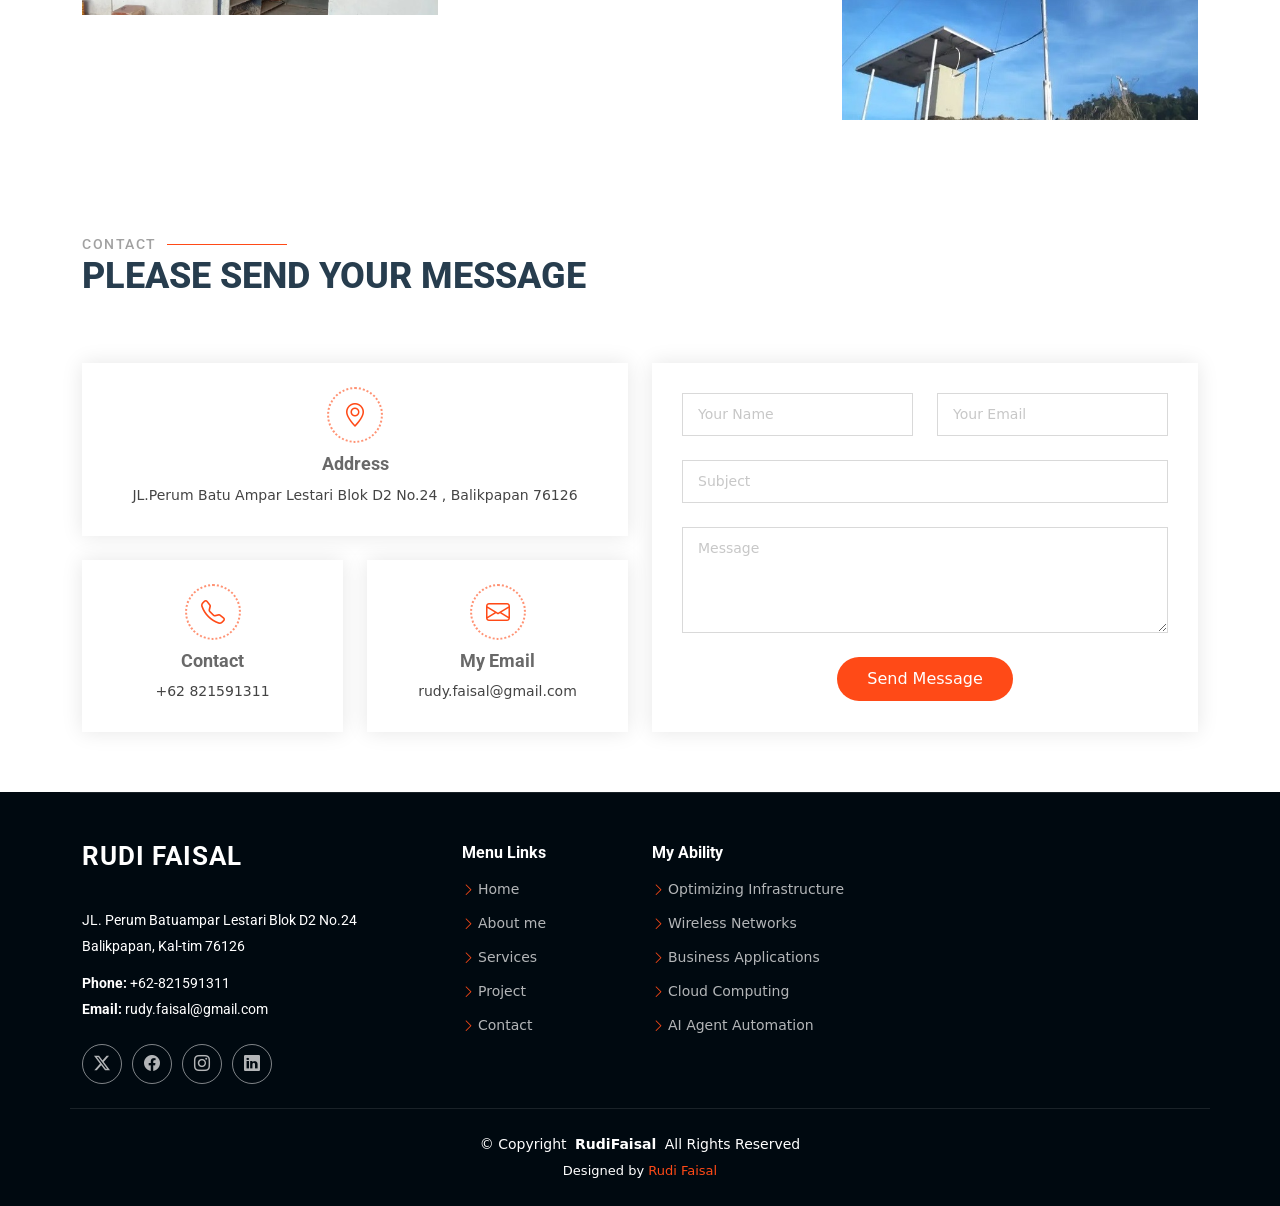
==== commit 346d1c38: "Update index.html" ====
--- a/index.html
+++ b/index.html
@@ -904,7 +904,7 @@
          <h4>Menu Links</h4>
          <ul>
            <li><i class="bi bi-chevron-right"></i> <a href="index.html">Home</a></li>
-           <li><i class="bi bi-chevron-right"></i> <a href="#about">About us</a></li>
+           <li><i class="bi bi-chevron-right"></i> <a href="#about">About me</a></li>
            <li><i class="bi bi-chevron-right"></i> <a href="#services">Services</a></li>
            <li><i class="bi bi-chevron-right"></i> <a href="#projects">Project</a></li>
            <li><i class="bi bi-chevron-right"></i> <a href="#contact">Contact</a></li>
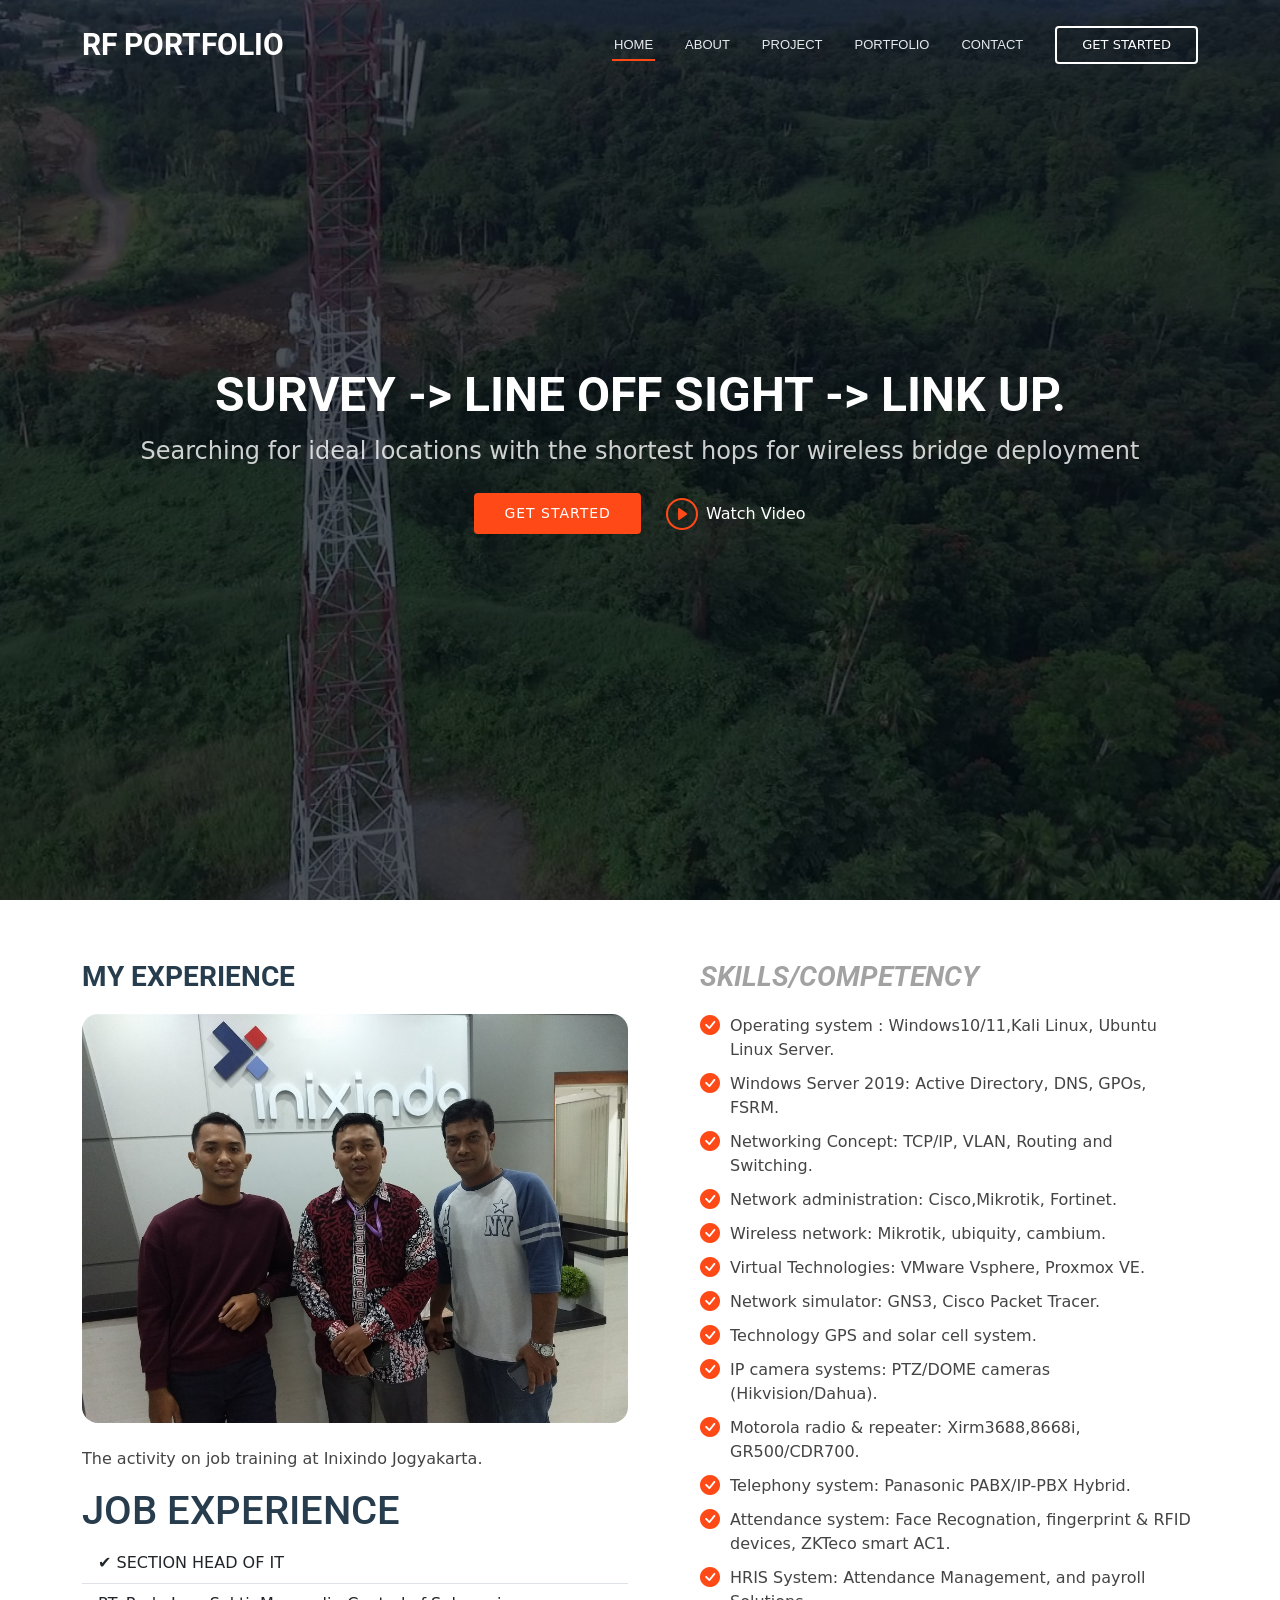
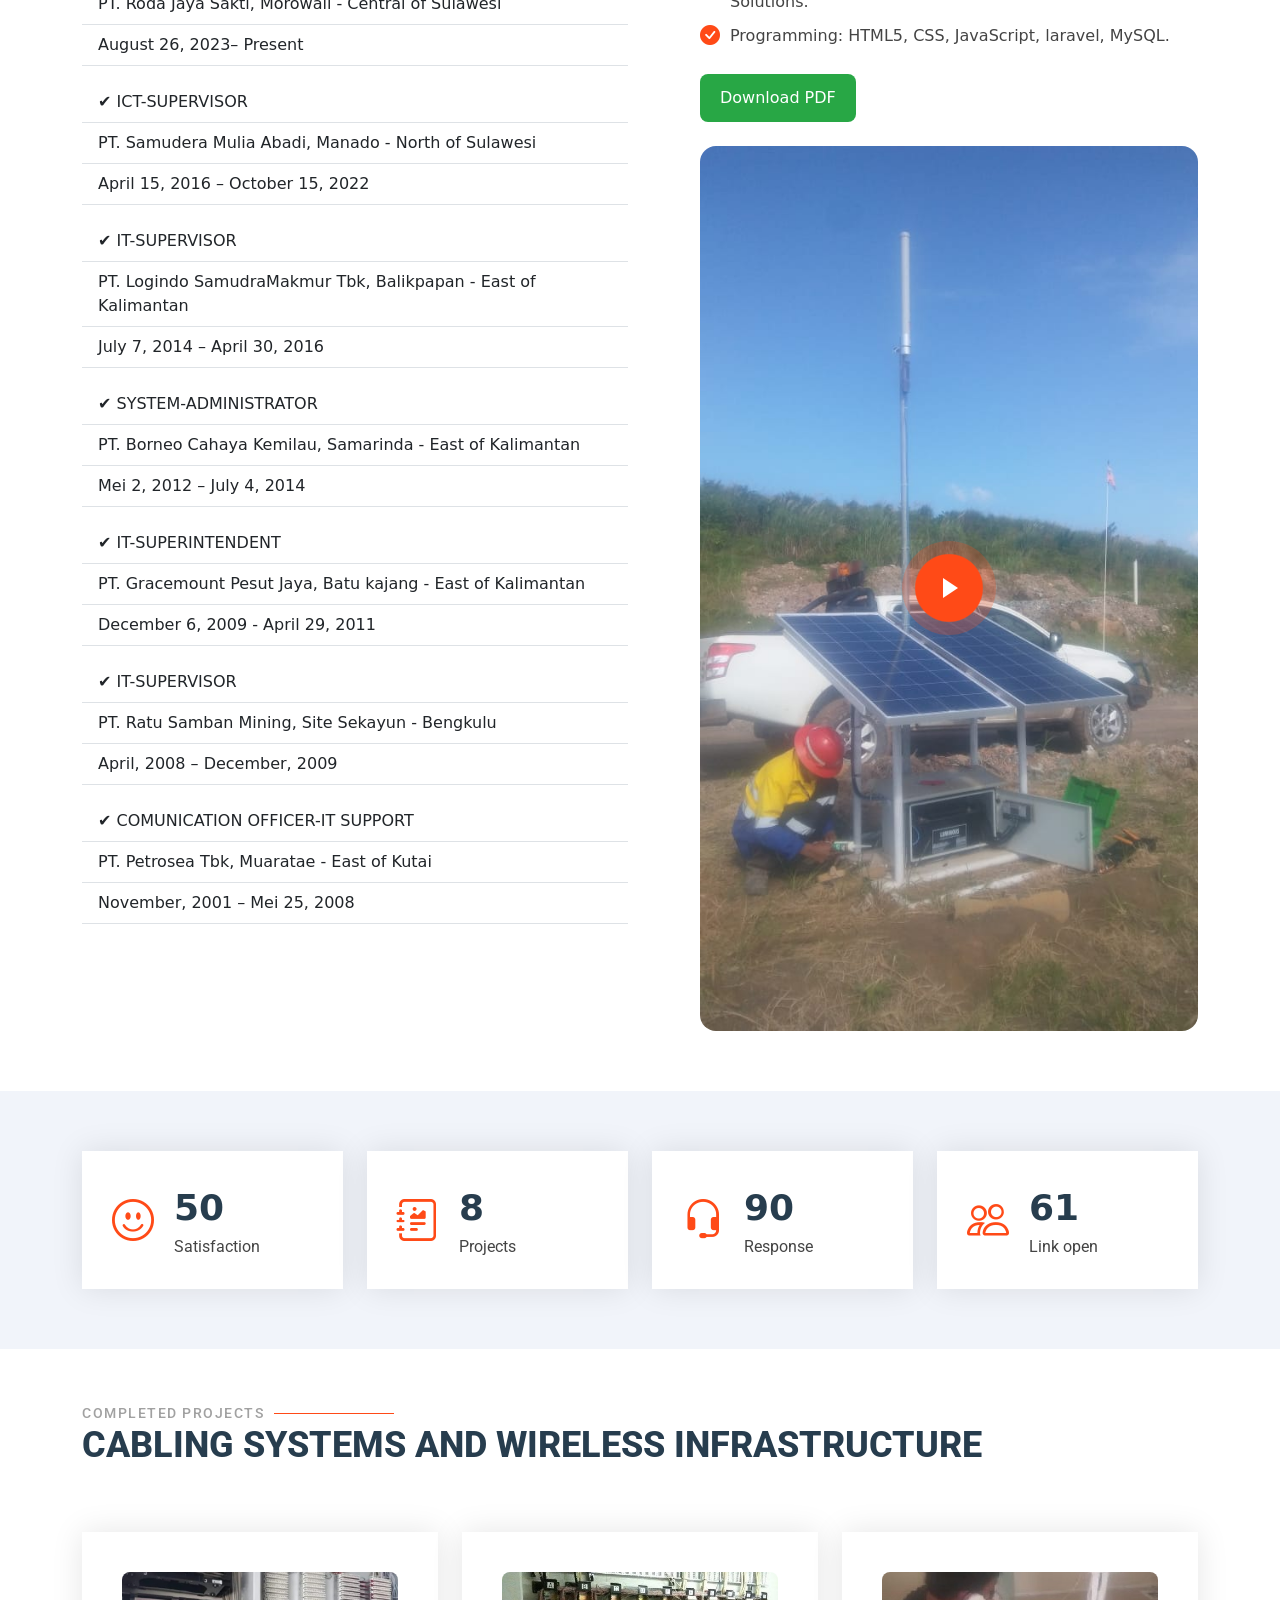
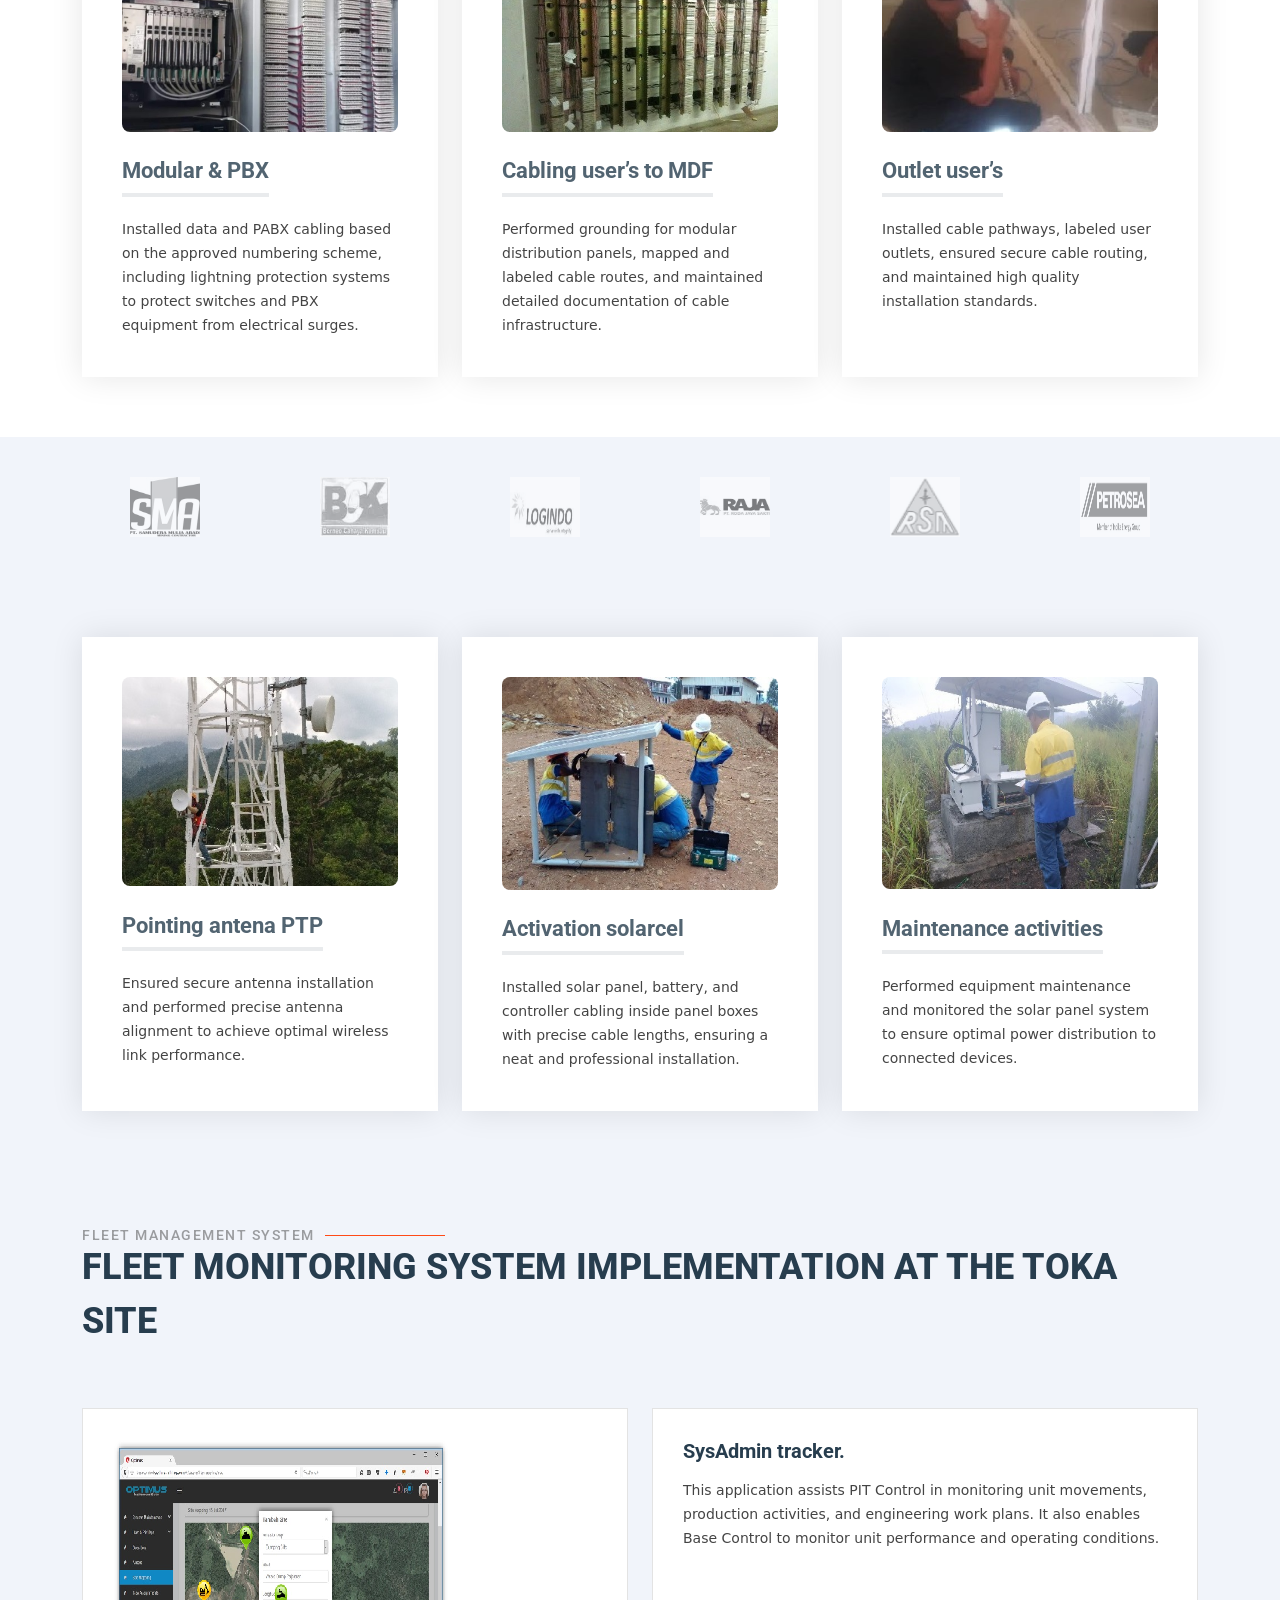
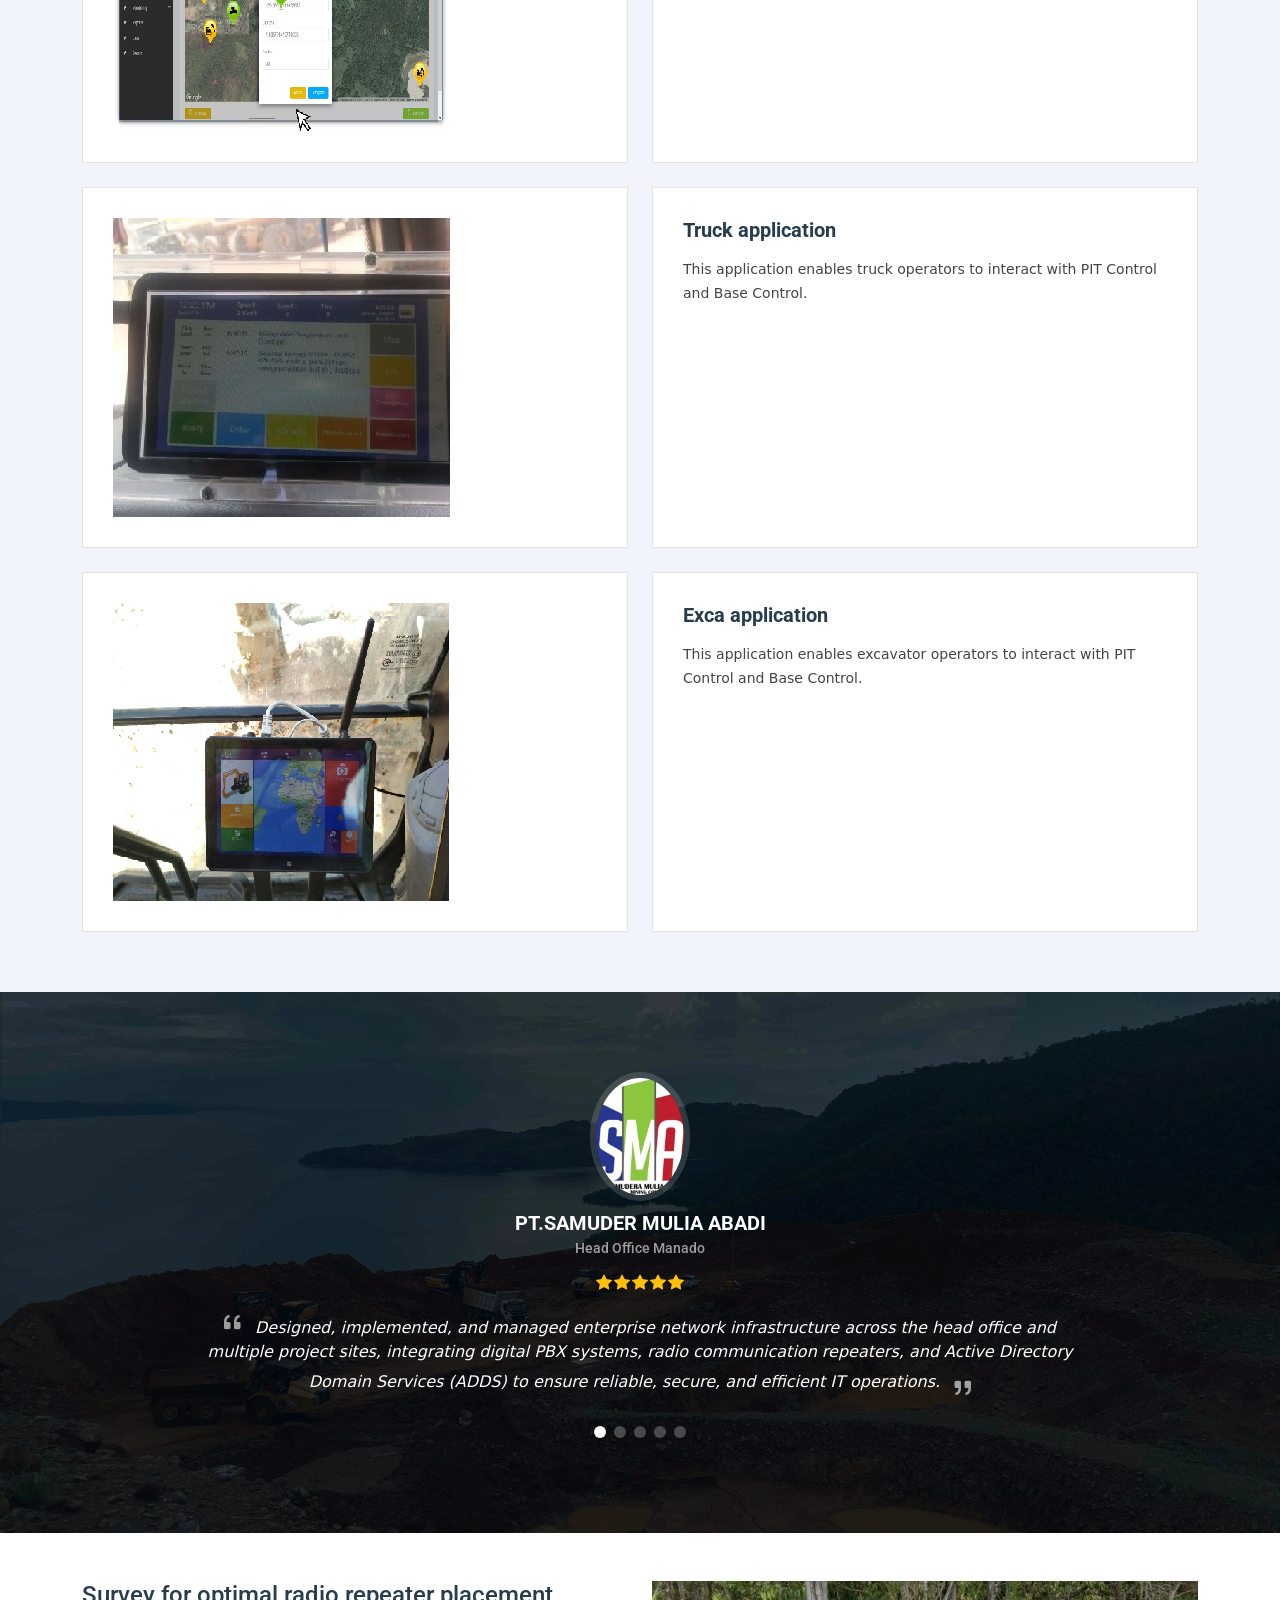
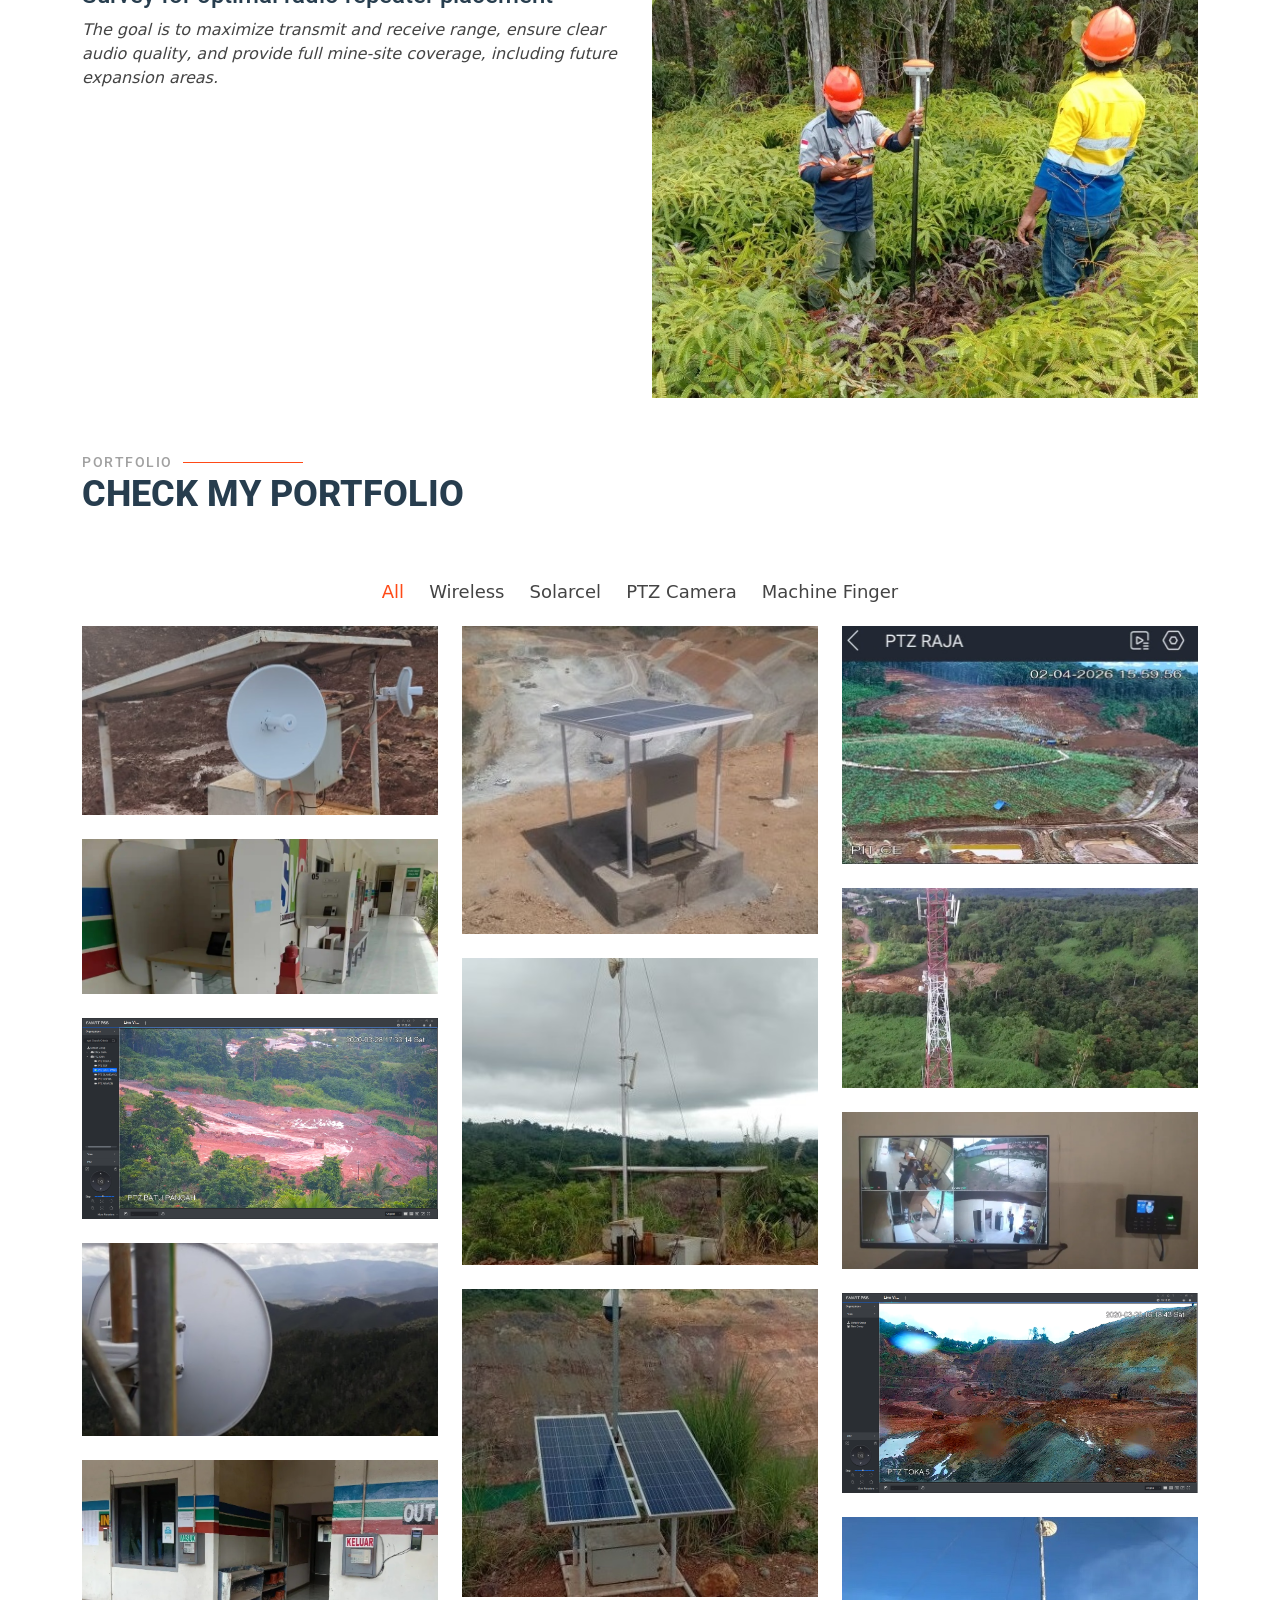
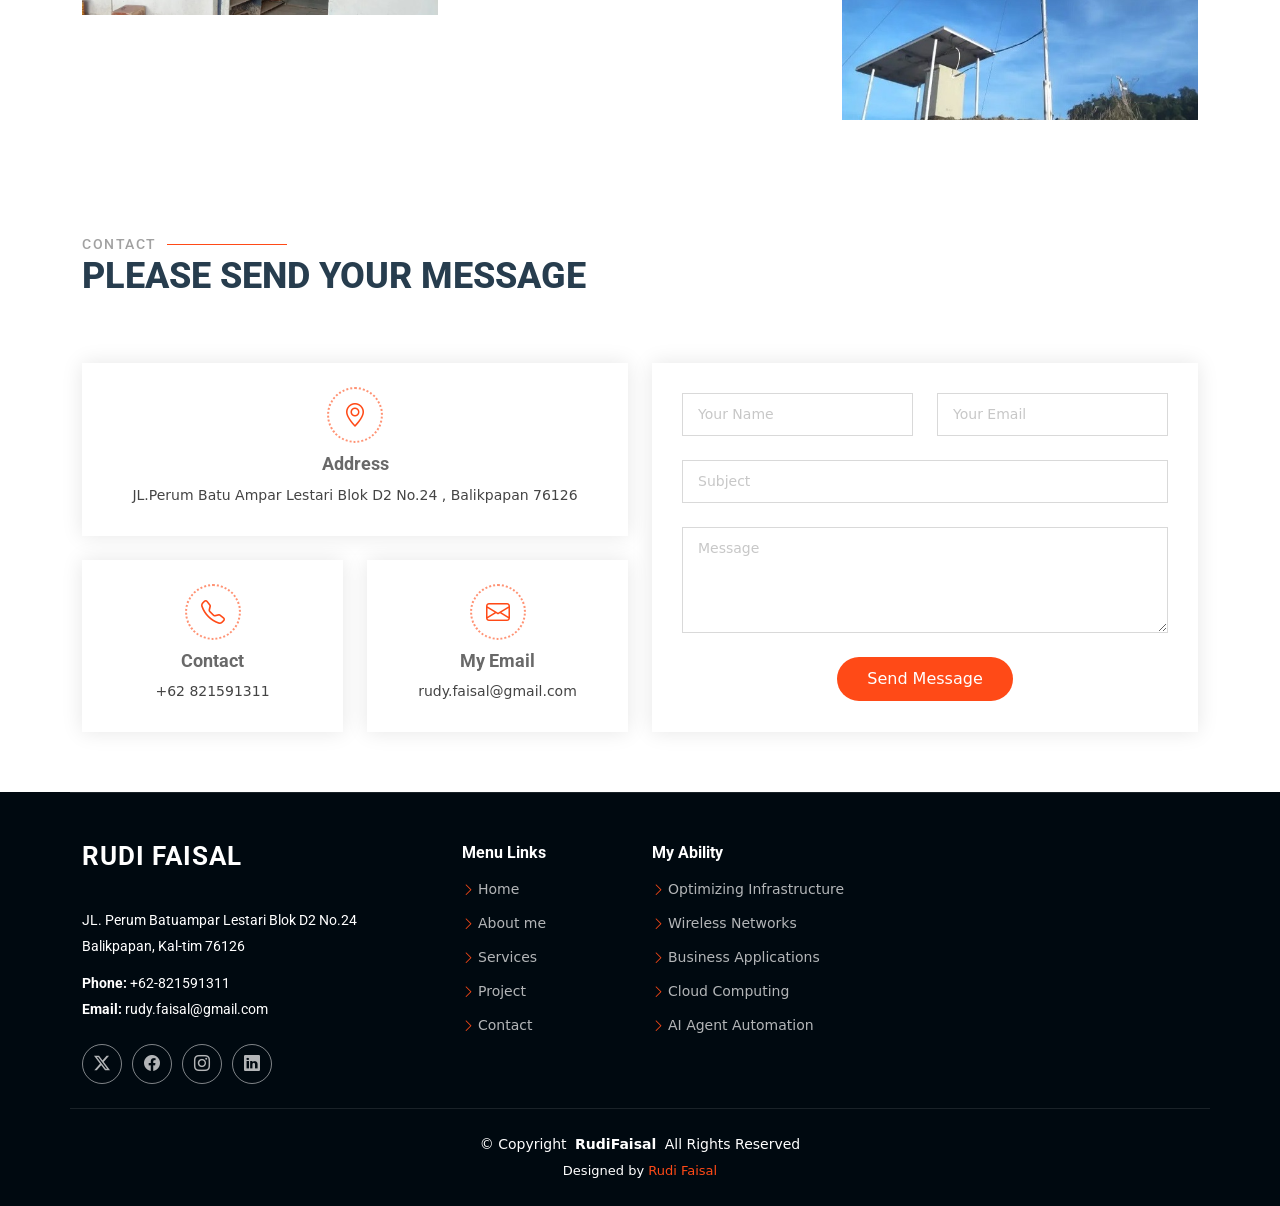
==== commit 88e29cd6: "Update index.html" ====
--- a/index.html
+++ b/index.html
@@ -270,8 +270,8 @@
     <!-- Services Section -->
     <section id="services" class="services section">
        <div class="container section-title" data-aos="fade-up">
-          <h2>Services</h2>
-          <p>The services provided include</p>
+          <h2>Completed Projects</h2>
+          <p>Cabling Systems and Wireless Infrastructure</p>
         </div>
         <!-- End Section Title -->
         <div class="container">
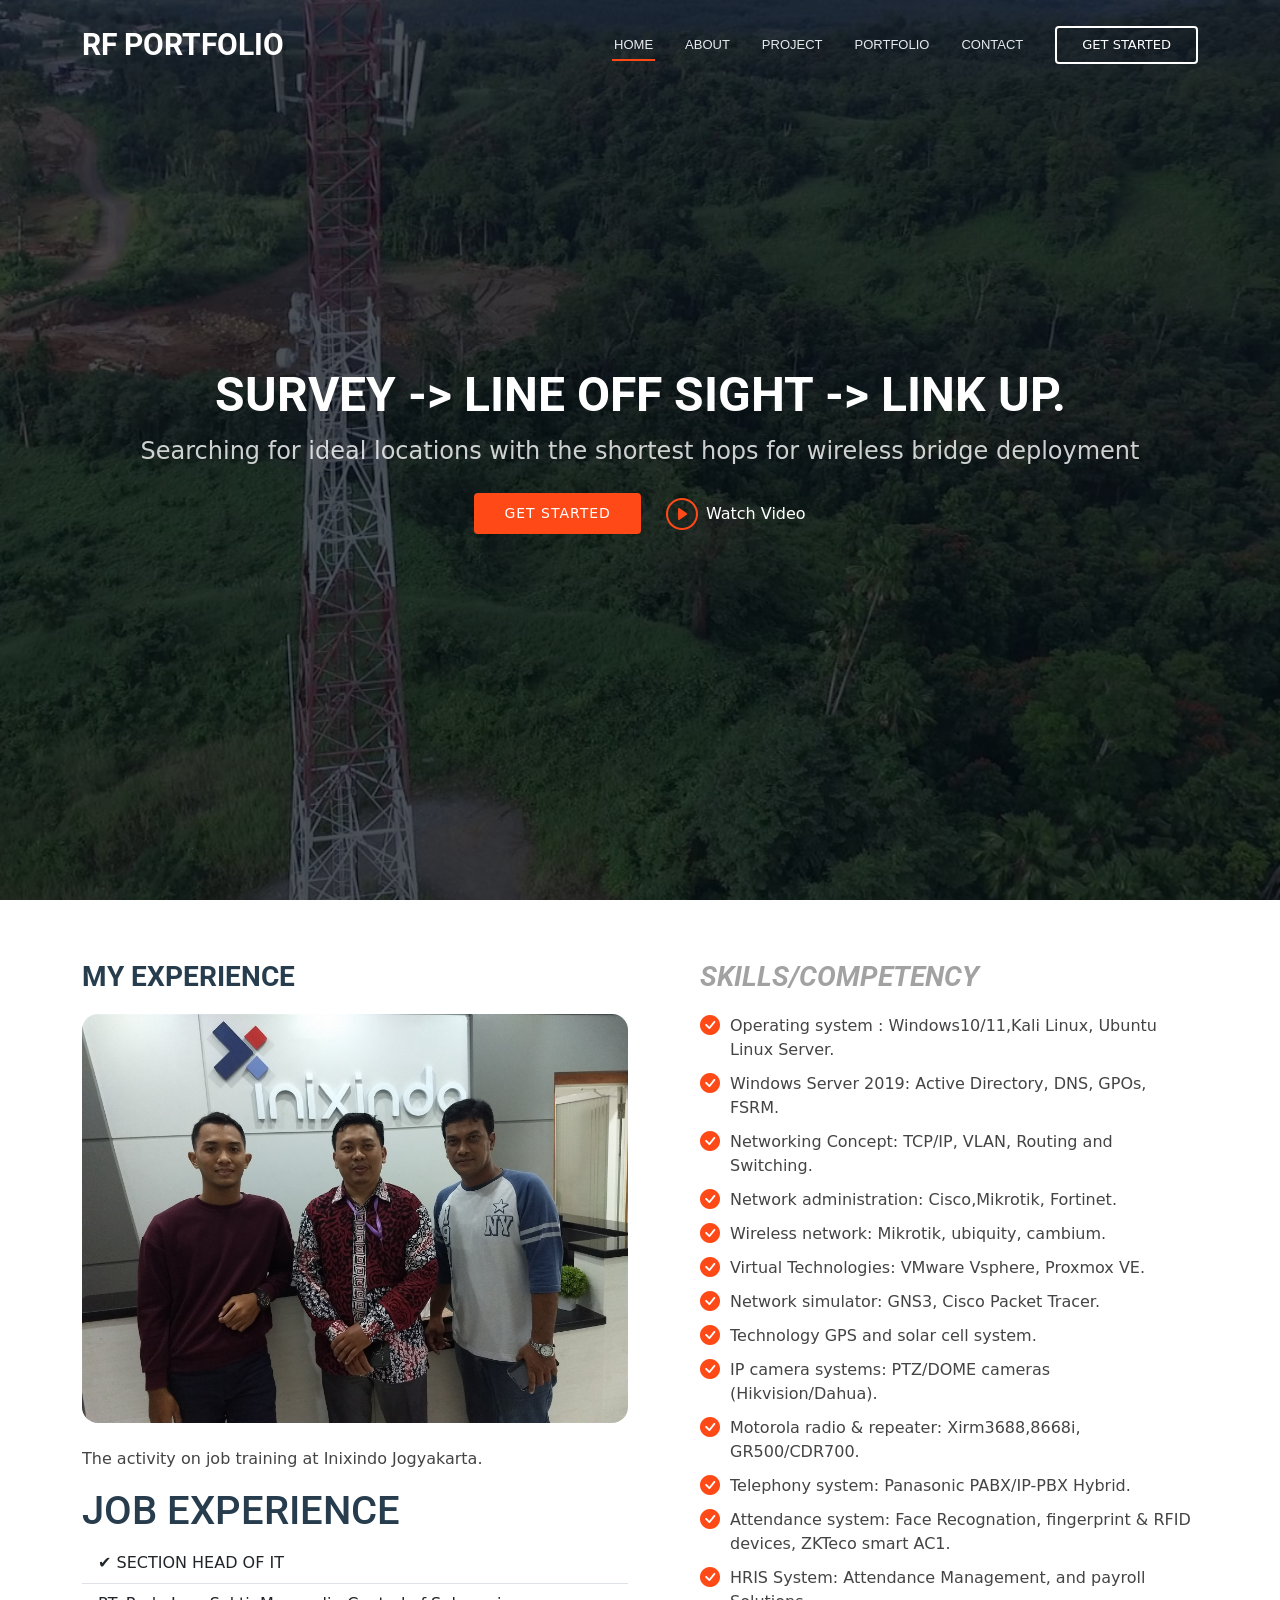
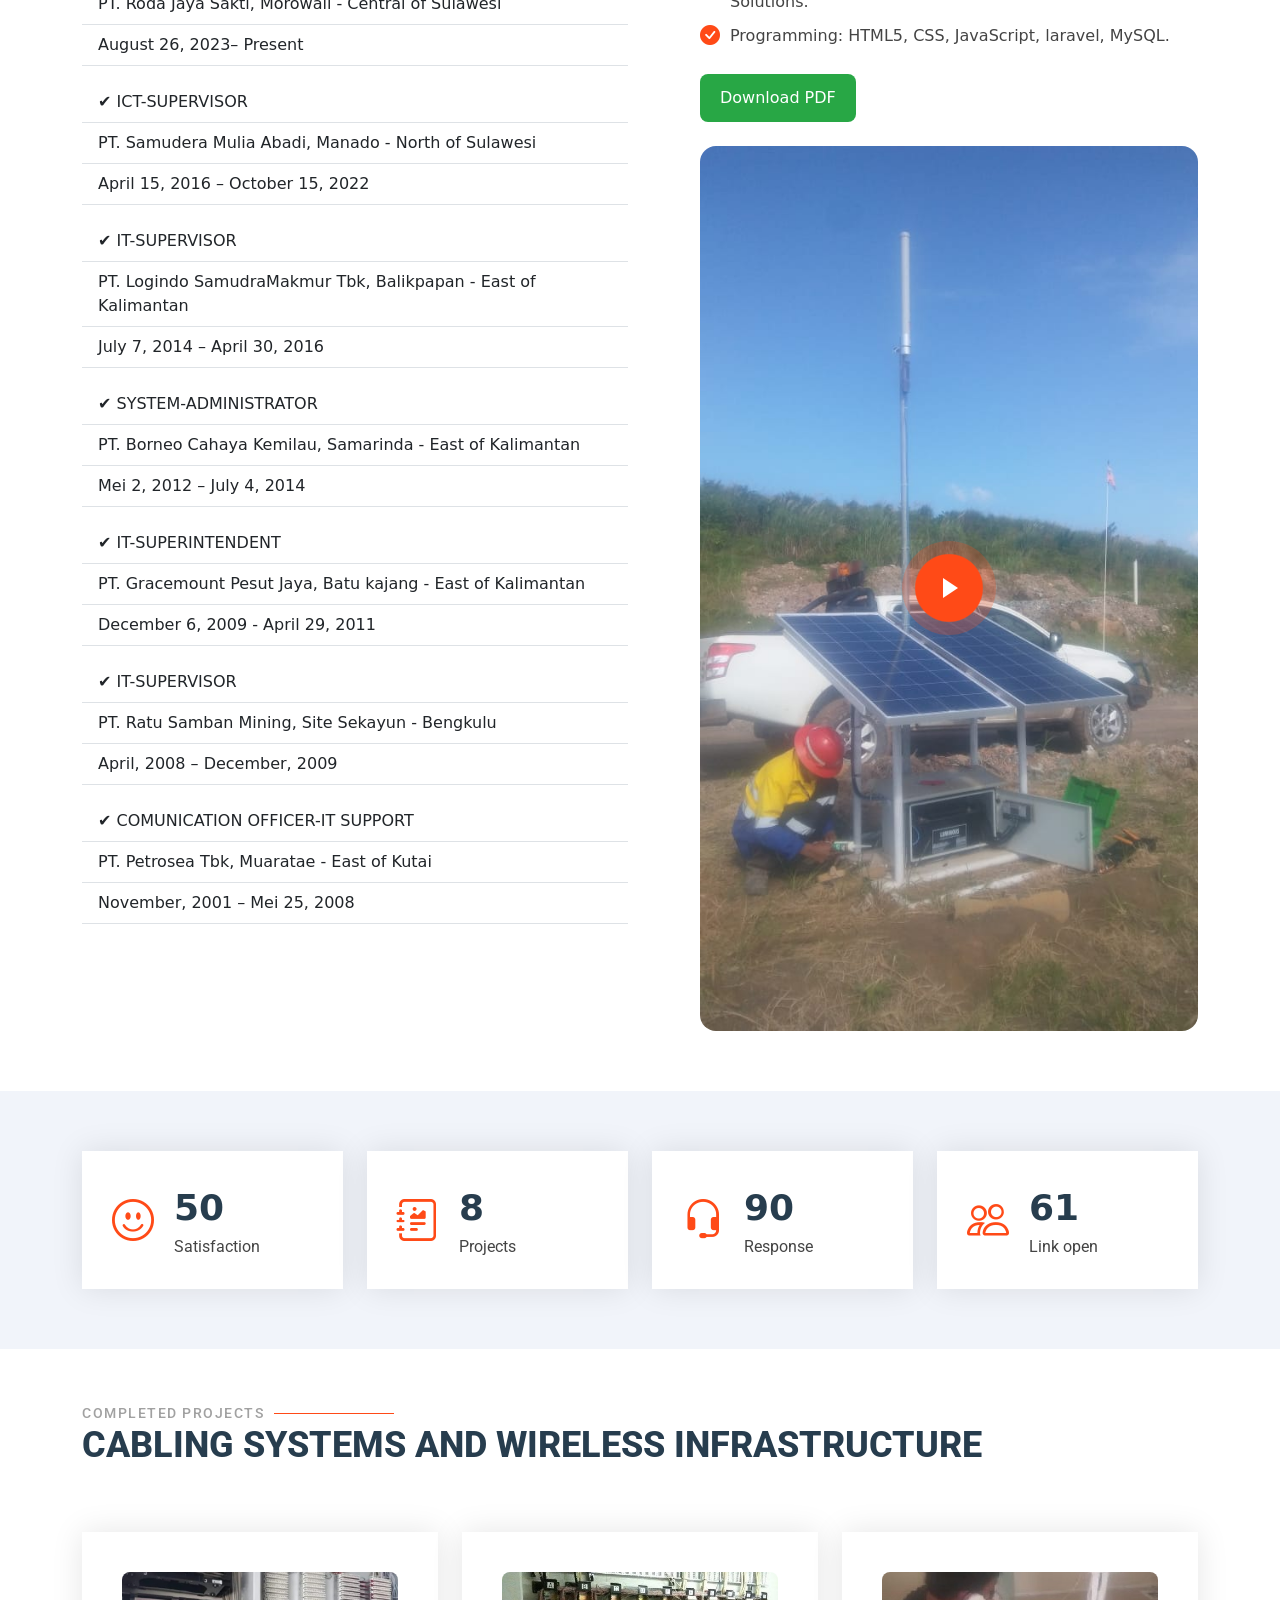
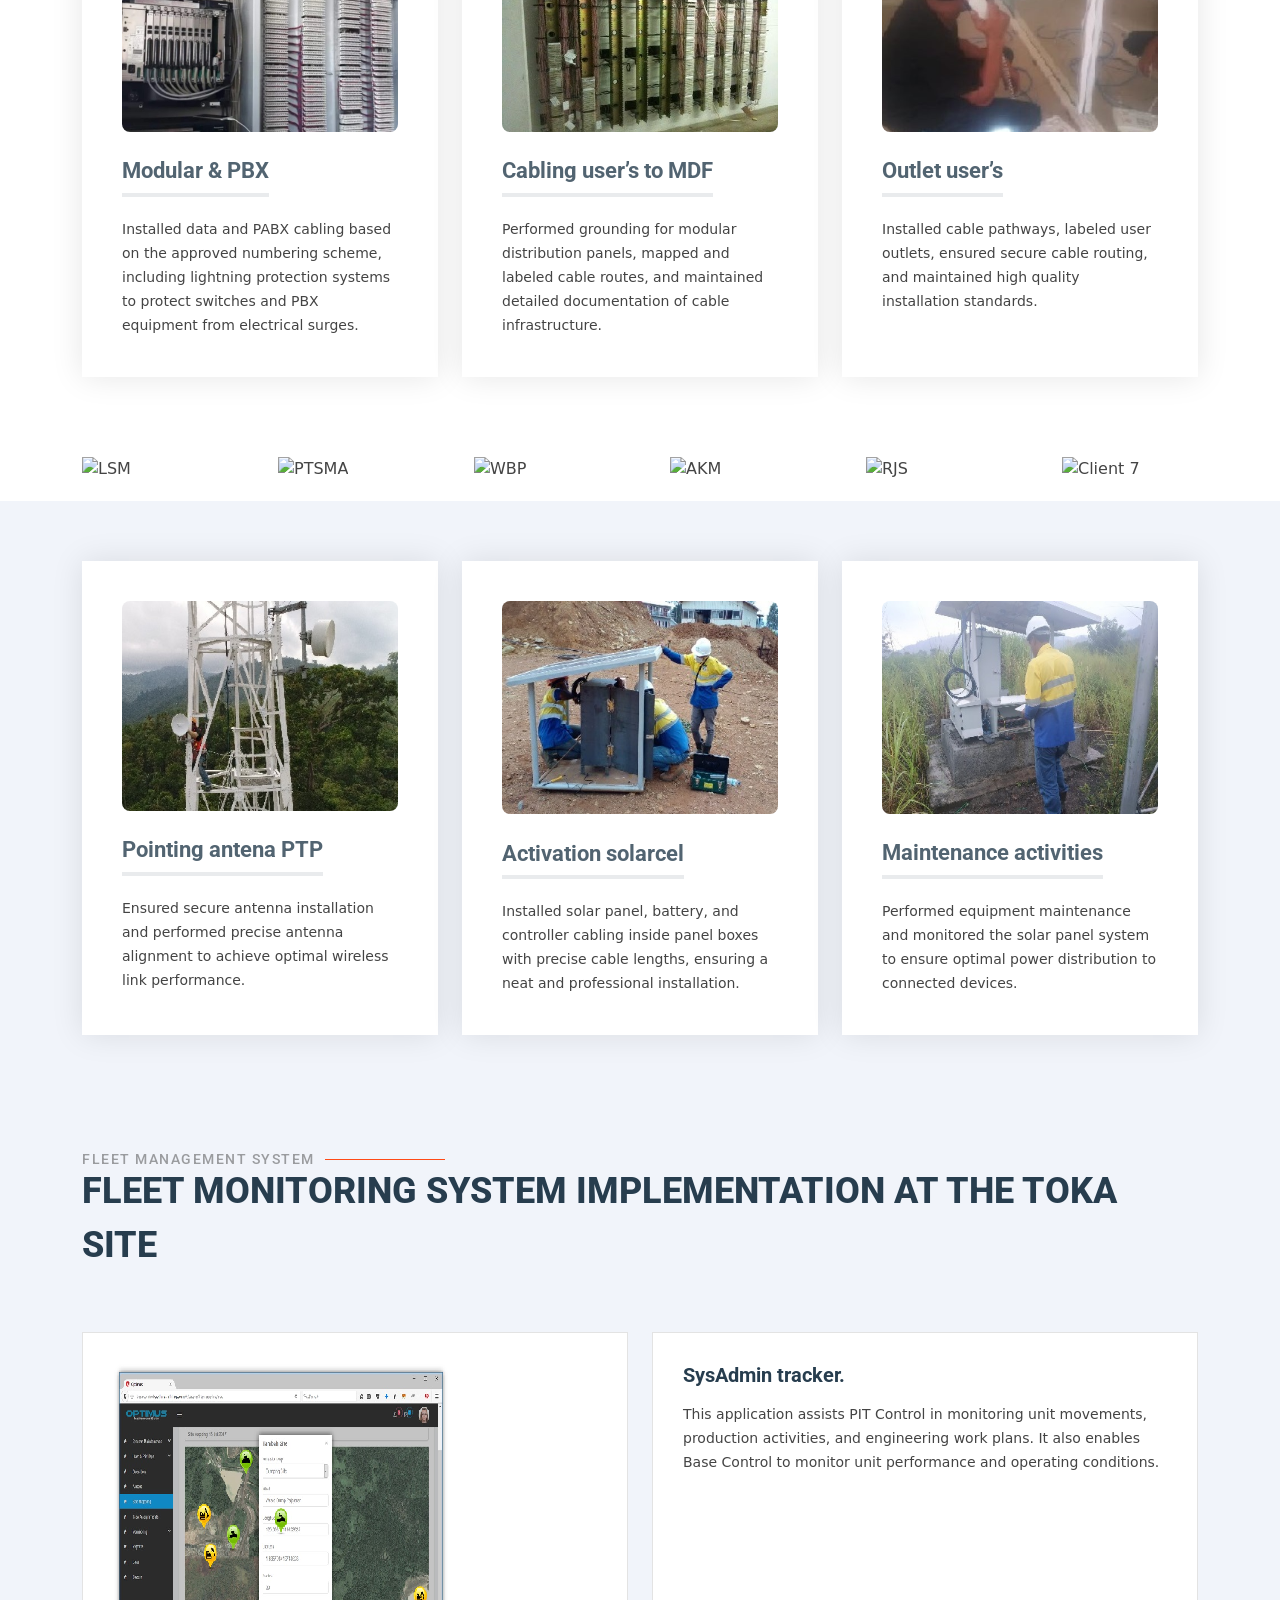
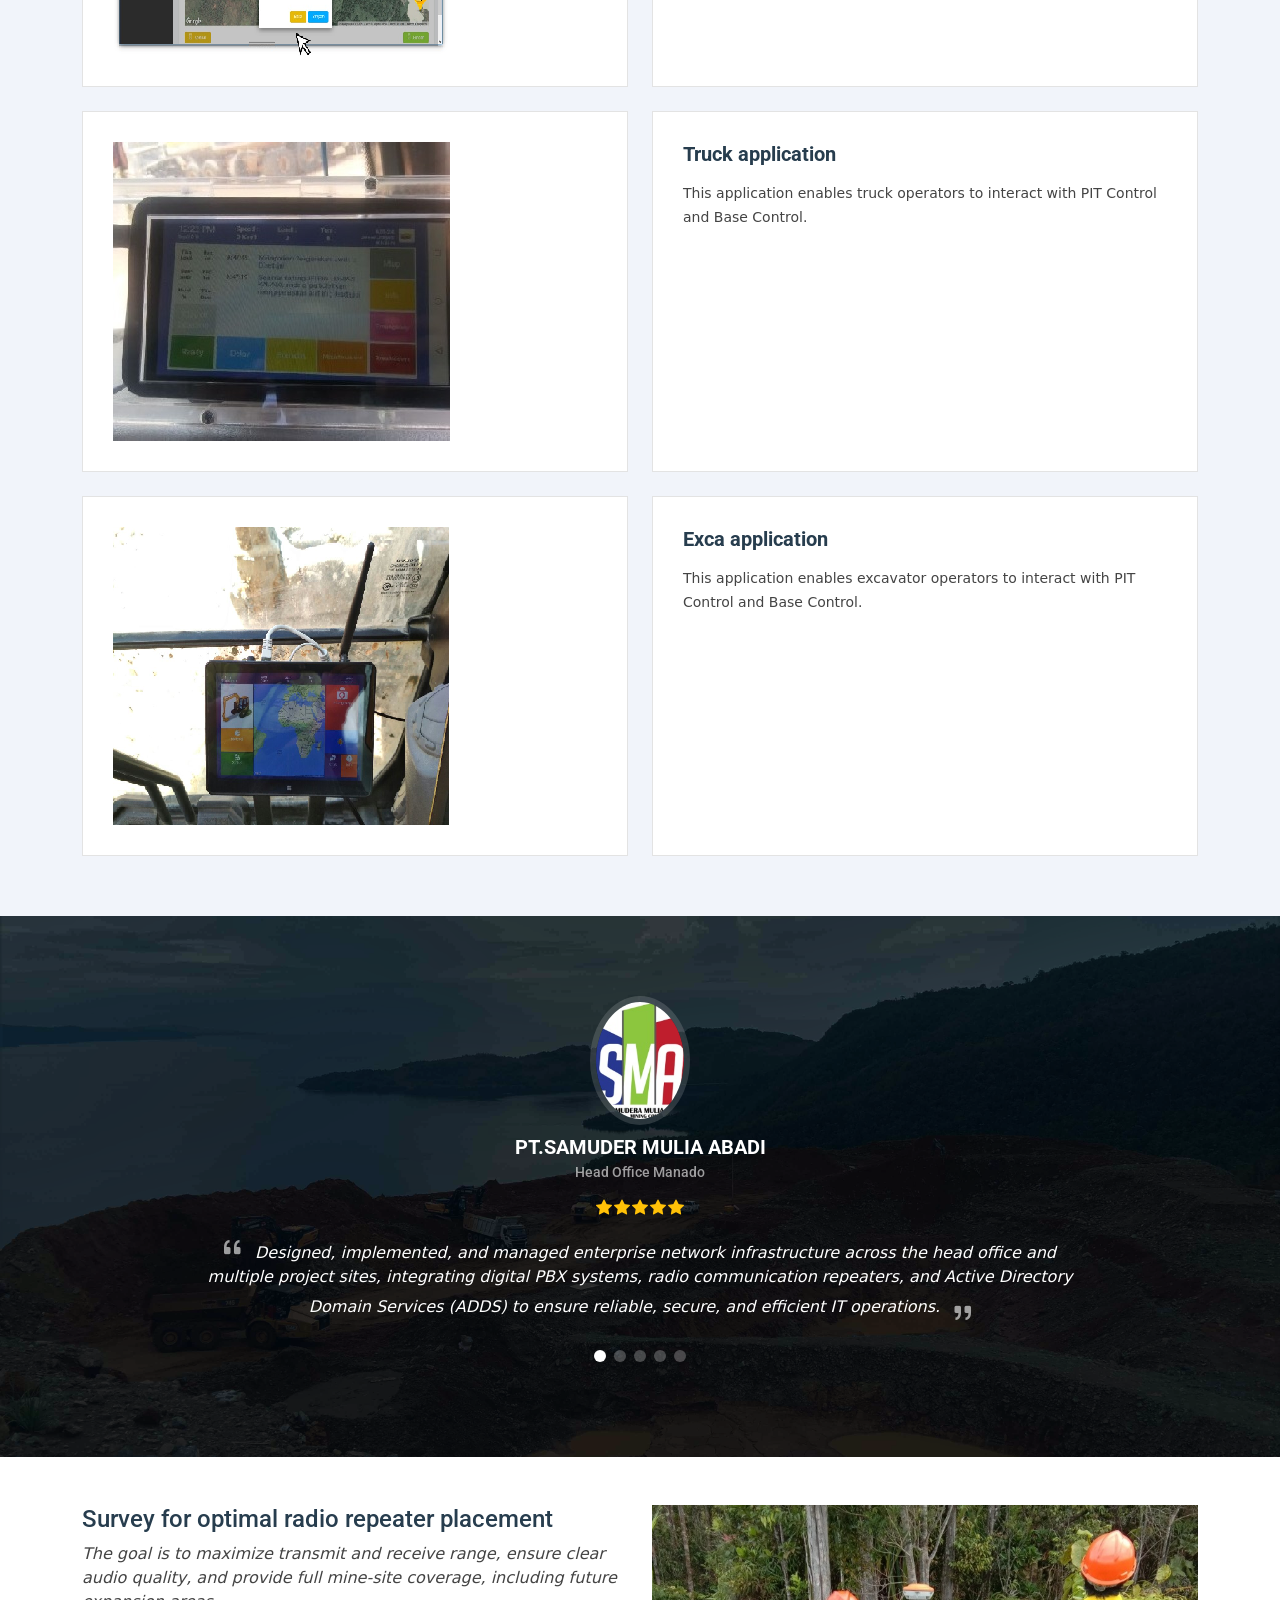
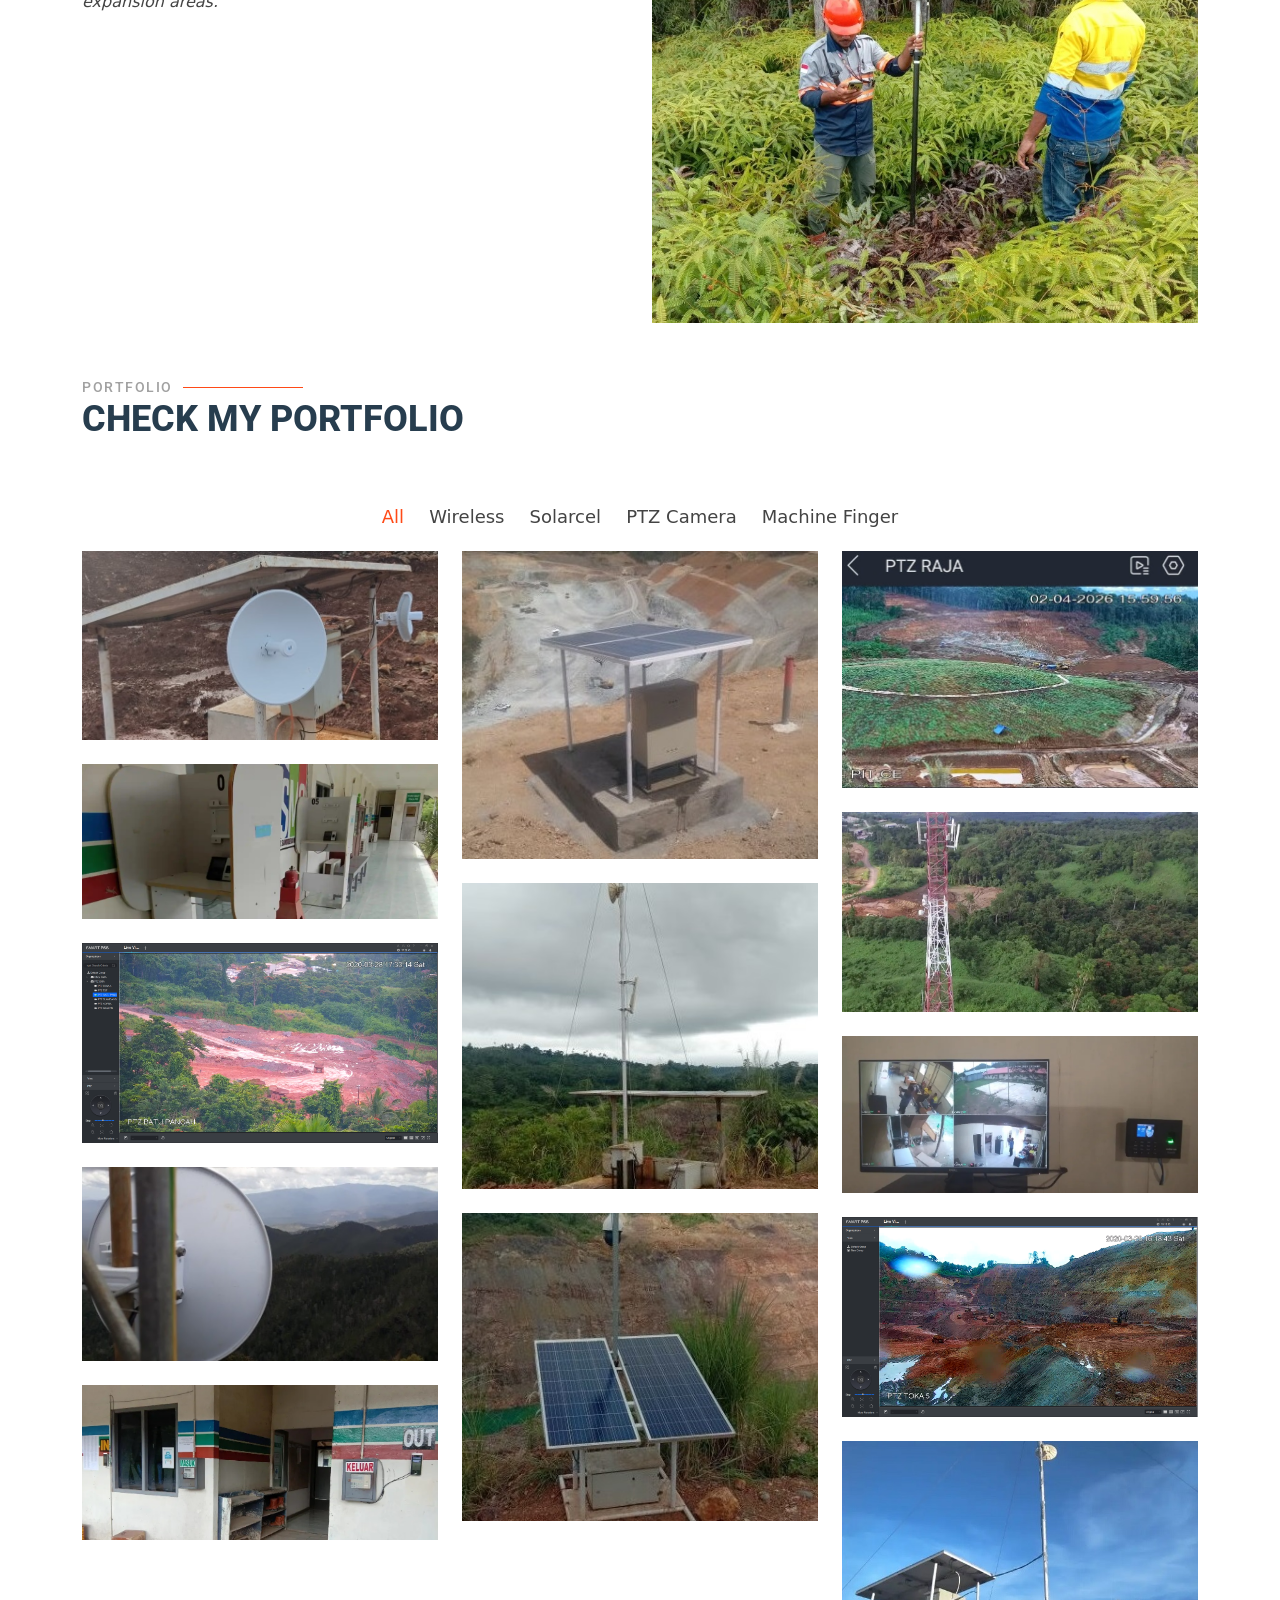
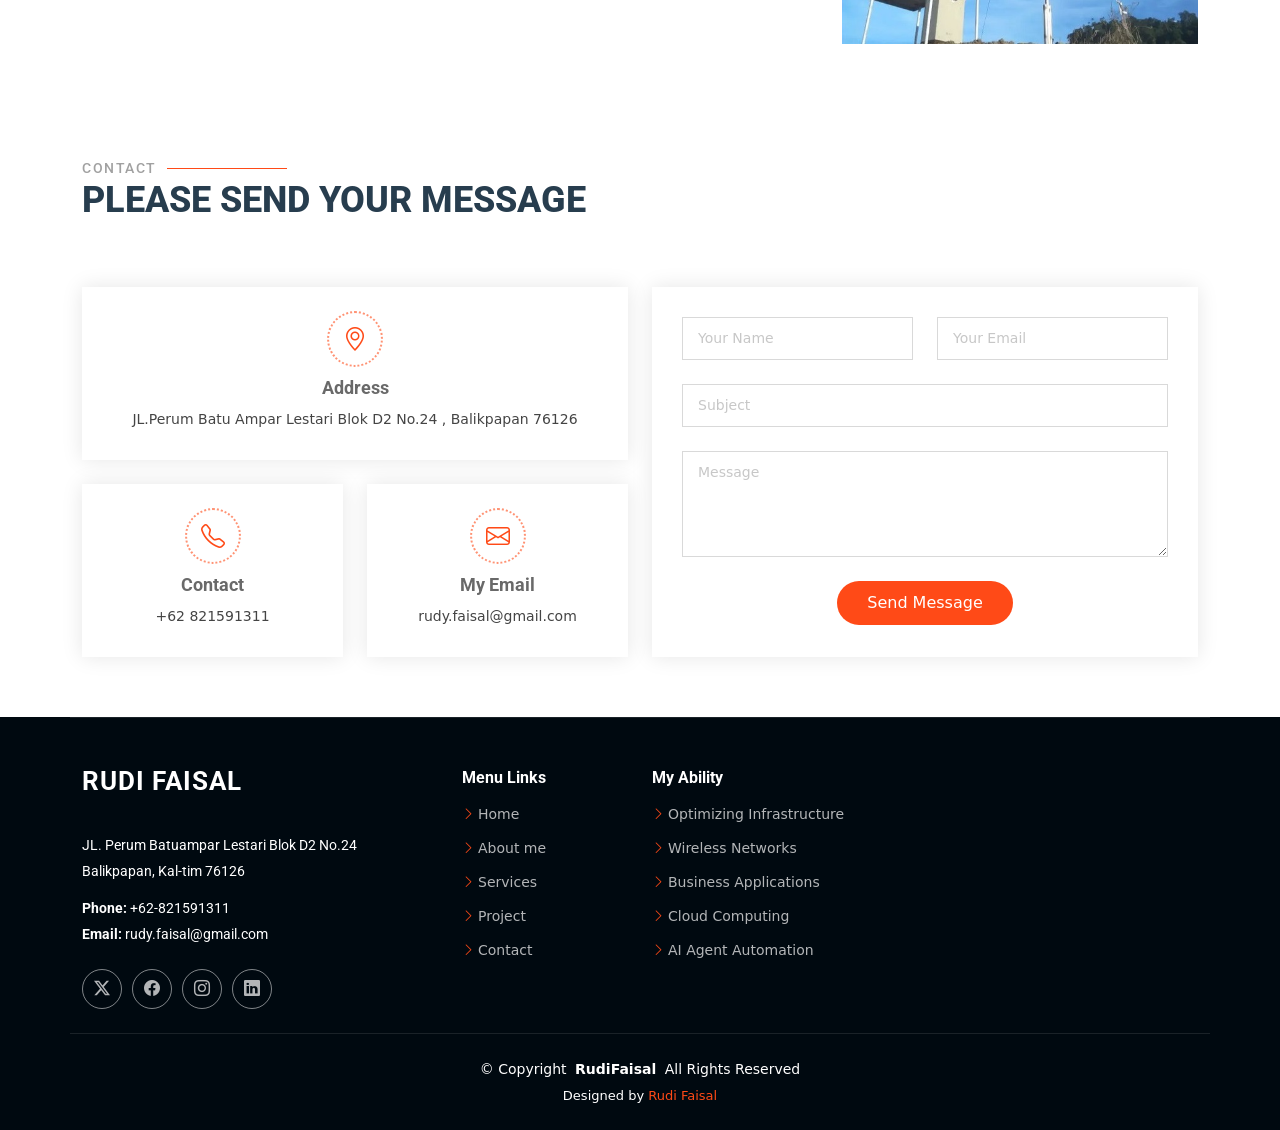
==== commit 6f1c34d5: "Update index.html" ====
--- a/index.html
+++ b/index.html
@@ -337,30 +337,99 @@
         </div>
     </section><!-- /Services Section -->
     <!-- Clients Section -->
-    <section id="clients" class="clients section light-background">
-      <div class="container" data-aos="fade-up">
-        <div class="row gy-4">
-          <div class="col-xl-2 col-md-3 col-6 client-logo">
-            <img src="assets/img/clients/sma.jpg" class="img-fluid" alt="">
-          </div><!-- End Client Item -->
-          <div class="col-xl-2 col-md-3 col-6 client-logo">
-            <img src="assets/img/clients/bck.jpg" class="img-fluid" alt="">
-          </div><!-- End Client Item -->
-          <div class="col-xl-2 col-md-3 col-6 client-logo">
-            <img src="assets/img/clients/logindo.png" class="img-fluid" alt="">
-          </div><!-- End Client Item -->
-          <div class="col-xl-2 col-md-3 col-6 client-logo">
-            <img src="assets/img/clients/RJS.jpg" class="img-fluid" alt="">
-          </div><!-- End Client Item -->
-          <div class="col-xl-2 col-md-3 col-6 client-logo">
-            <img src="assets/img/clients/RSM.jpg" class="img-fluid" alt="">
-          </div><!-- End Client Item -->
-          <div class="col-xl-2 col-md-3 col-6 client-logo">
-            <img src="assets/img/clients/ptp.jpg" class="img-fluid" alt="">
-          </div><!-- End Client Item -->
+      <section id="clients" class="clients section">
+        <div class="container" data-aos="fade-up" data-aos-delay="100">
+          <div class="swiper init-swiper">
+            <script type="application/json" class="swiper-config">
+              {
+                "loop": true,
+                "speed": 600,
+                "autoplay": {
+                  "delay": 3000,
+                  "disableOnInteraction": false
+                },
+                "slidesPerView": 2,
+                "spaceBetween": 30,
+                "pagination": false,
+                "breakpoints": {
+                  "480": {
+                    "slidesPerView": 3,
+                    "spaceBetween": 40
+                  },
+                  "640": {
+                    "slidesPerView": 4,
+                    "spaceBetween": 50
+                  },
+                  "992": {
+                    "slidesPerView": 6,
+                    "spaceBetween": 60
+                  }
+                }
+              }
+            </script>
+            <div class="swiper-wrapper align-items-center">
+              <div class="swiper-slide">
+                <img
+                  src="assets/img/clients/client-1.png"
+                  class="img-fluid"
+                  alt="PTP"
+                  loading="lazy"
+                />
+              </div>
+              <div class="swiper-slide">
+                <img
+                  src="assets/img/clients/client-2.png"
+                  class="img-fluid"
+                  alt="LSM"
+                  loading="lazy"
+                />
+              </div>
+              <div class="swiper-slide">
+                <img
+                  src="assets/img/clients/client-3.png"
+                  class="img-fluid"
+                  alt="PTSMA"
+                  loading="lazy"
+                />
+              </div>
+              <div class="swiper-slide">
+                <img
+                  src="assets/img/clients/client-4.png"
+                  class="img-fluid"
+                  alt="WBP"
+                  loading="lazy"
+                />
+              </div>
+              <div class="swiper-slide">
+                <img
+                  src="assets/img/clients/client-5.png"
+                  class="img-fluid"
+                  alt="AKM"
+                  loading="lazy"
+                />
+              </div>
+              <div class="swiper-slide">
+                <img
+                  src="assets/img/clients/client-6.png"
+                  class="img-fluid"
+                  alt="RJS"
+                  loading="lazy"
+                />
+              </div>
+              <div class="swiper-slide">
+                <img
+                  src="assets/img/clients/client-7.png"
+                  class="img-fluid"
+                  alt="Client 7"
+                  loading="lazy"
+                />
+              </div>
+            </div>
+            <div class="swiper-pagination"></div>
+          </div>
         </div>
-      </div>
-    </section><!-- /Clients Section -->
+      </section>
+    <!-- /Clients Section -->
     <!-- Features Section -->
     <section id="features" class="services section light-background">
         <div class="container">
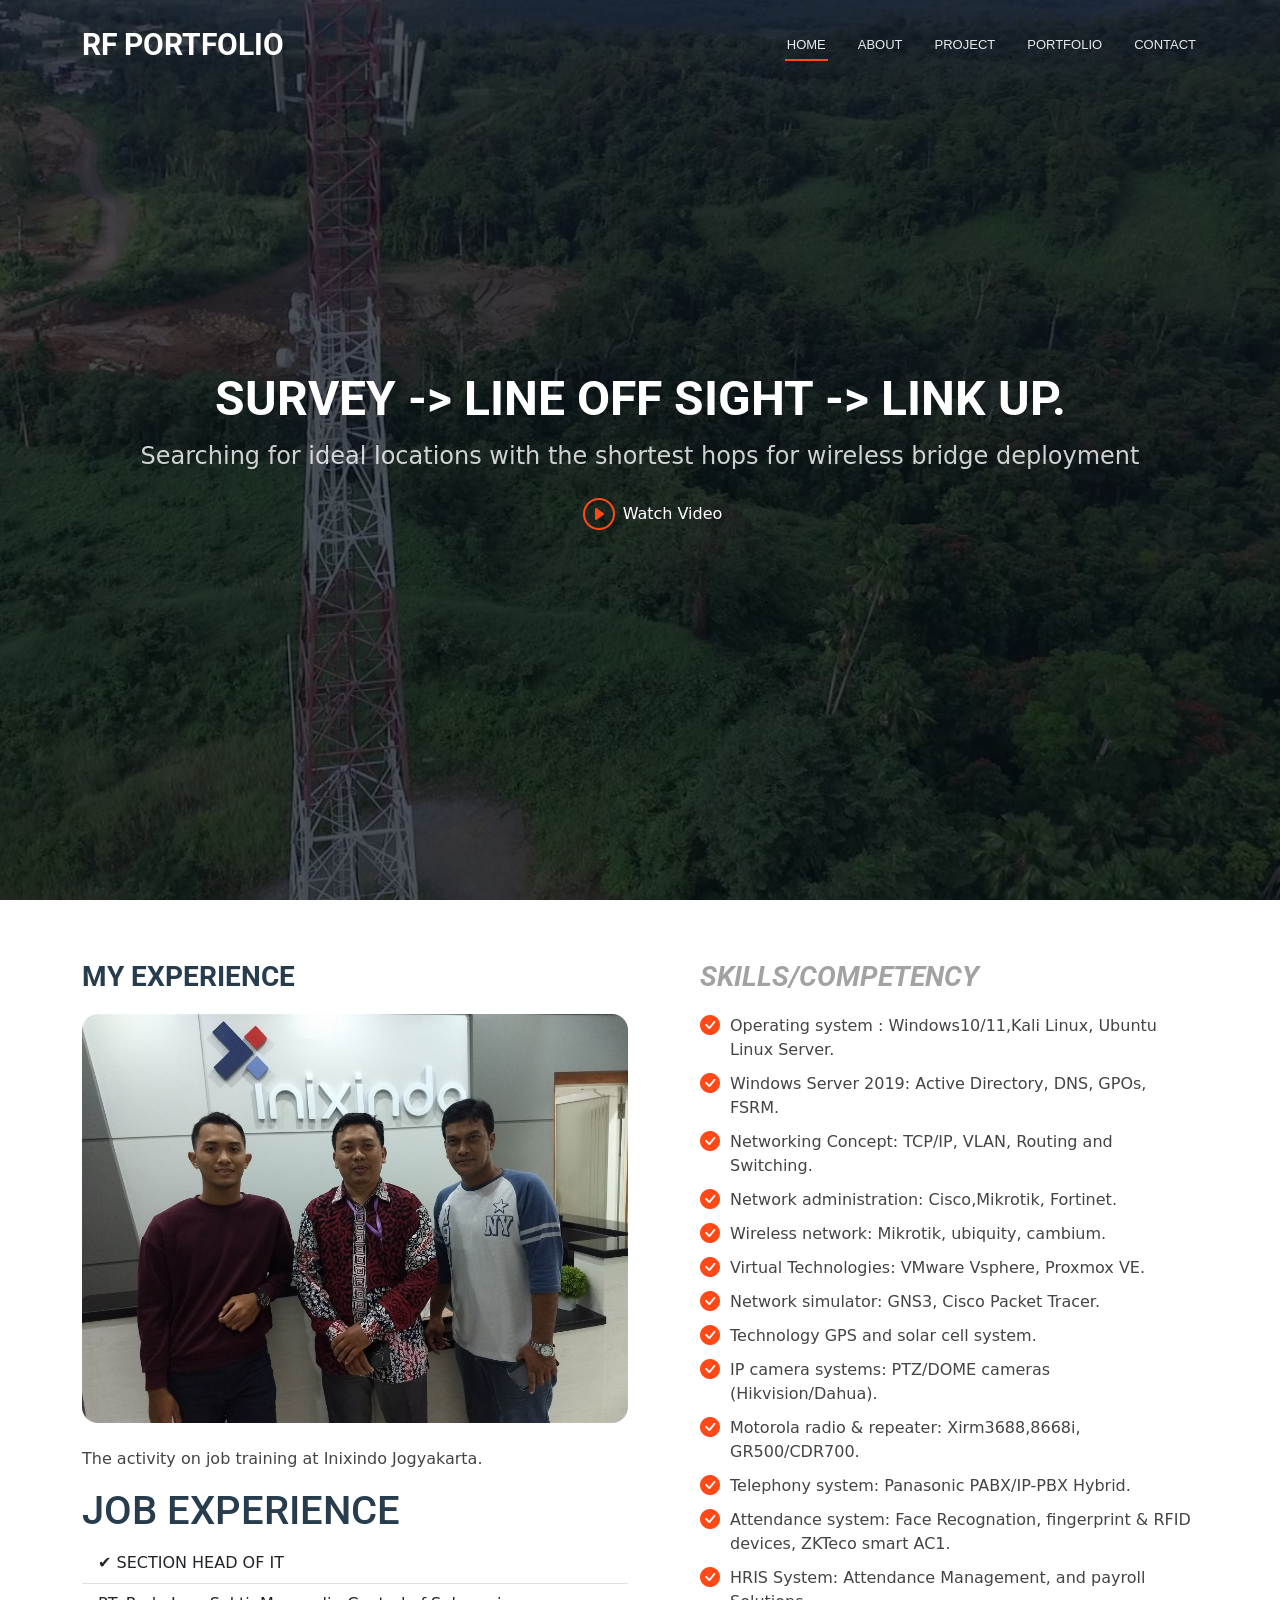
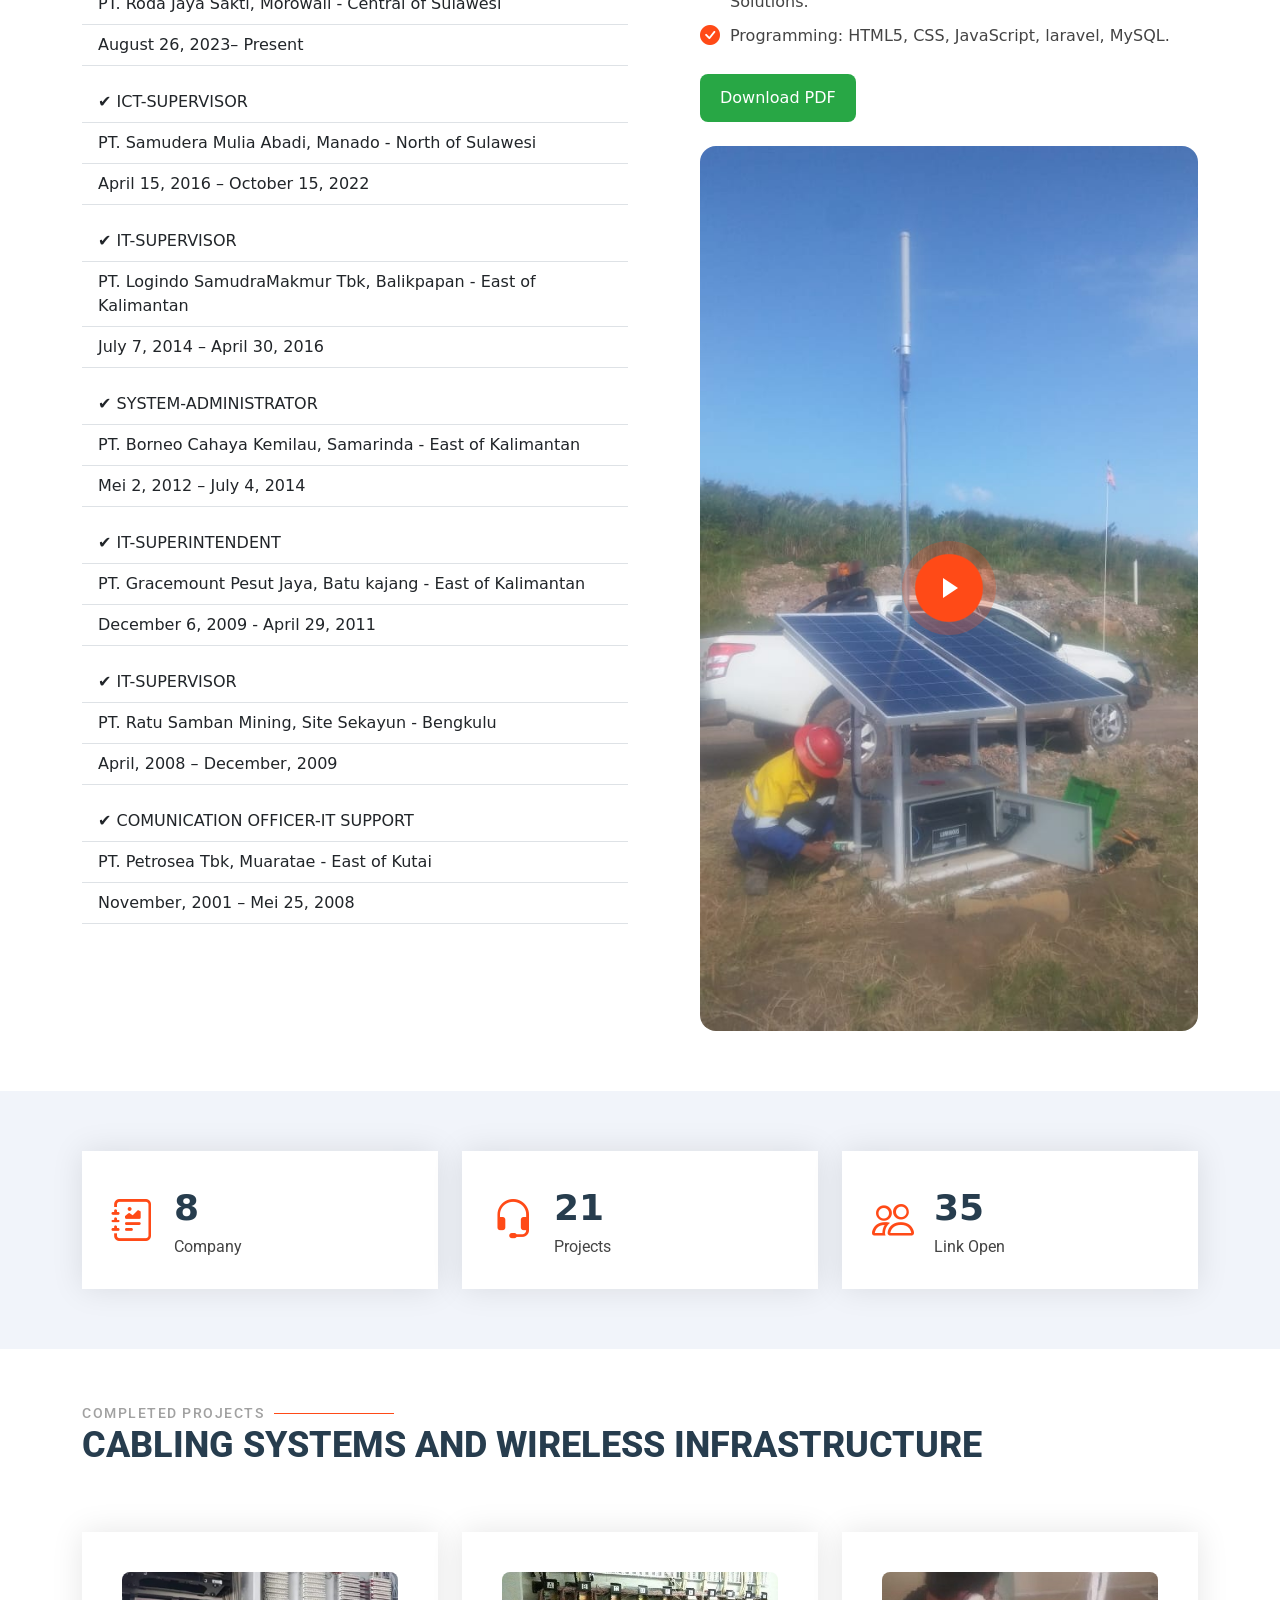
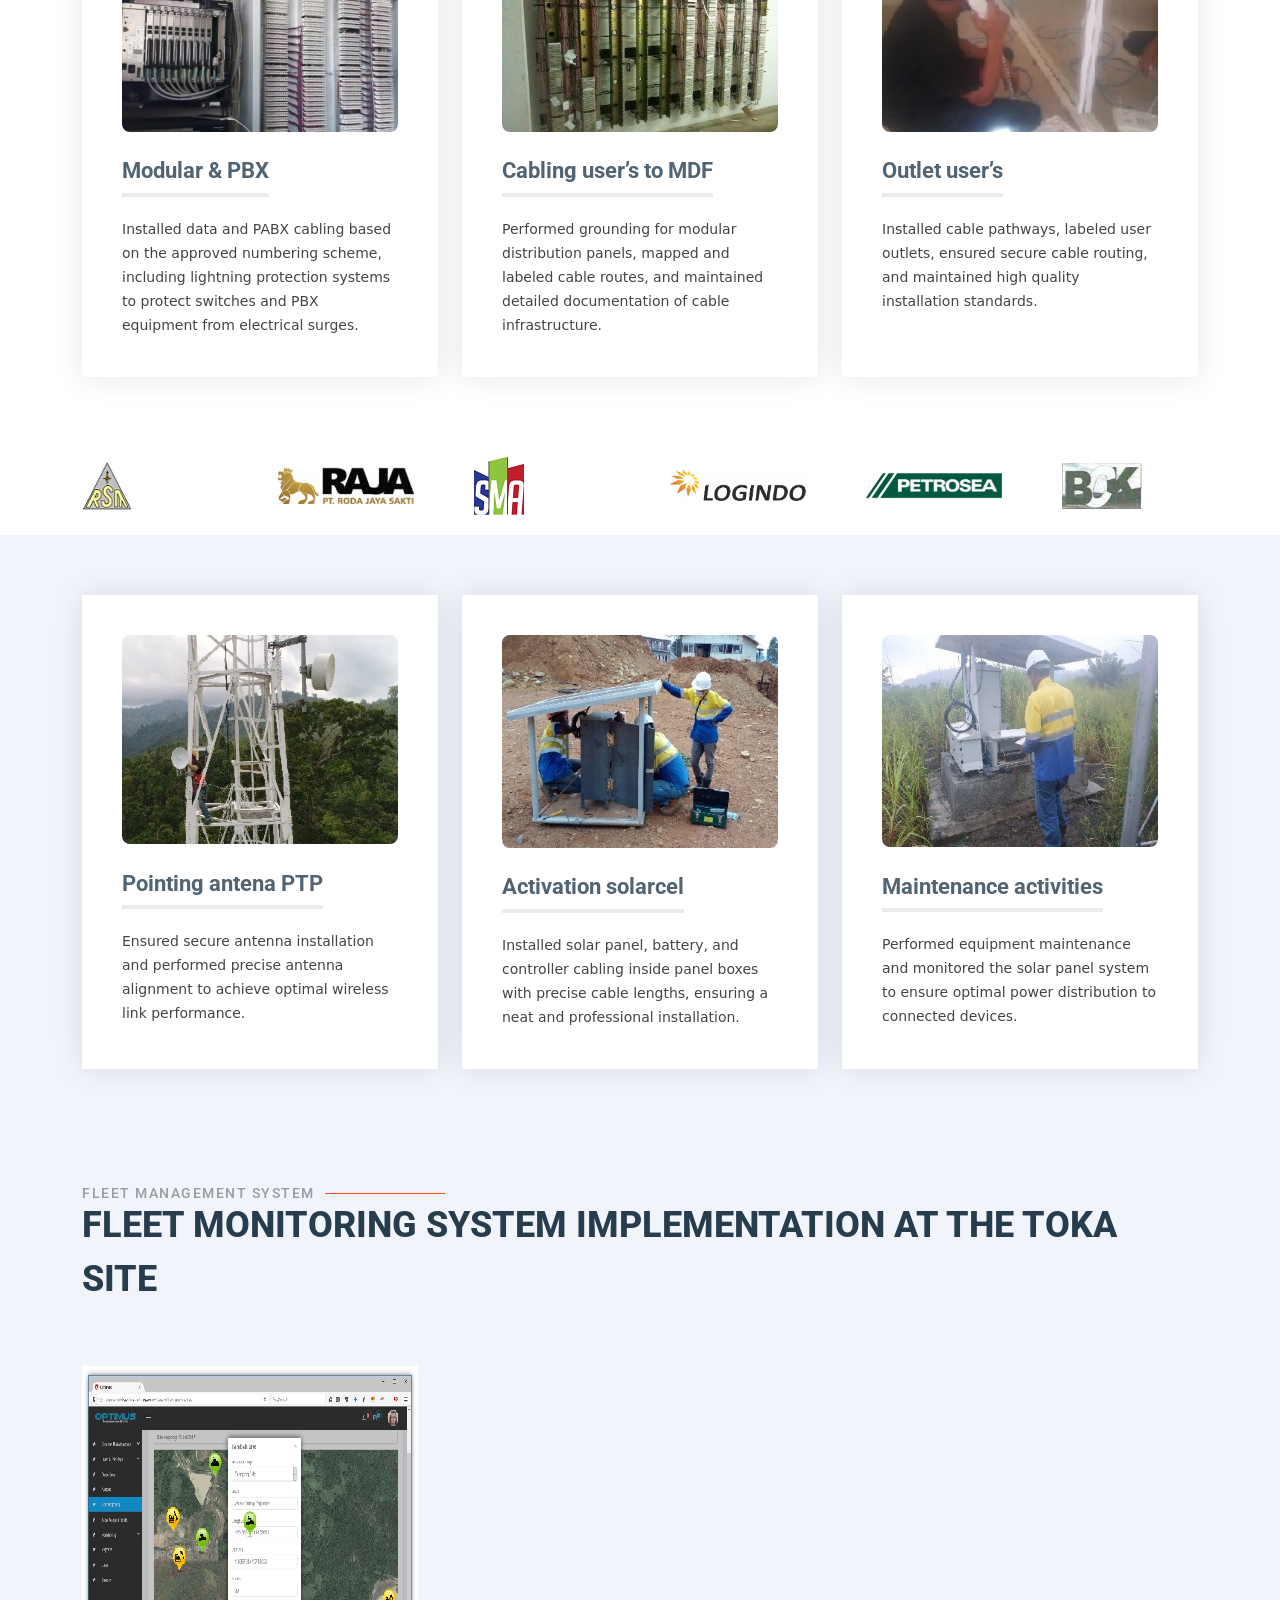
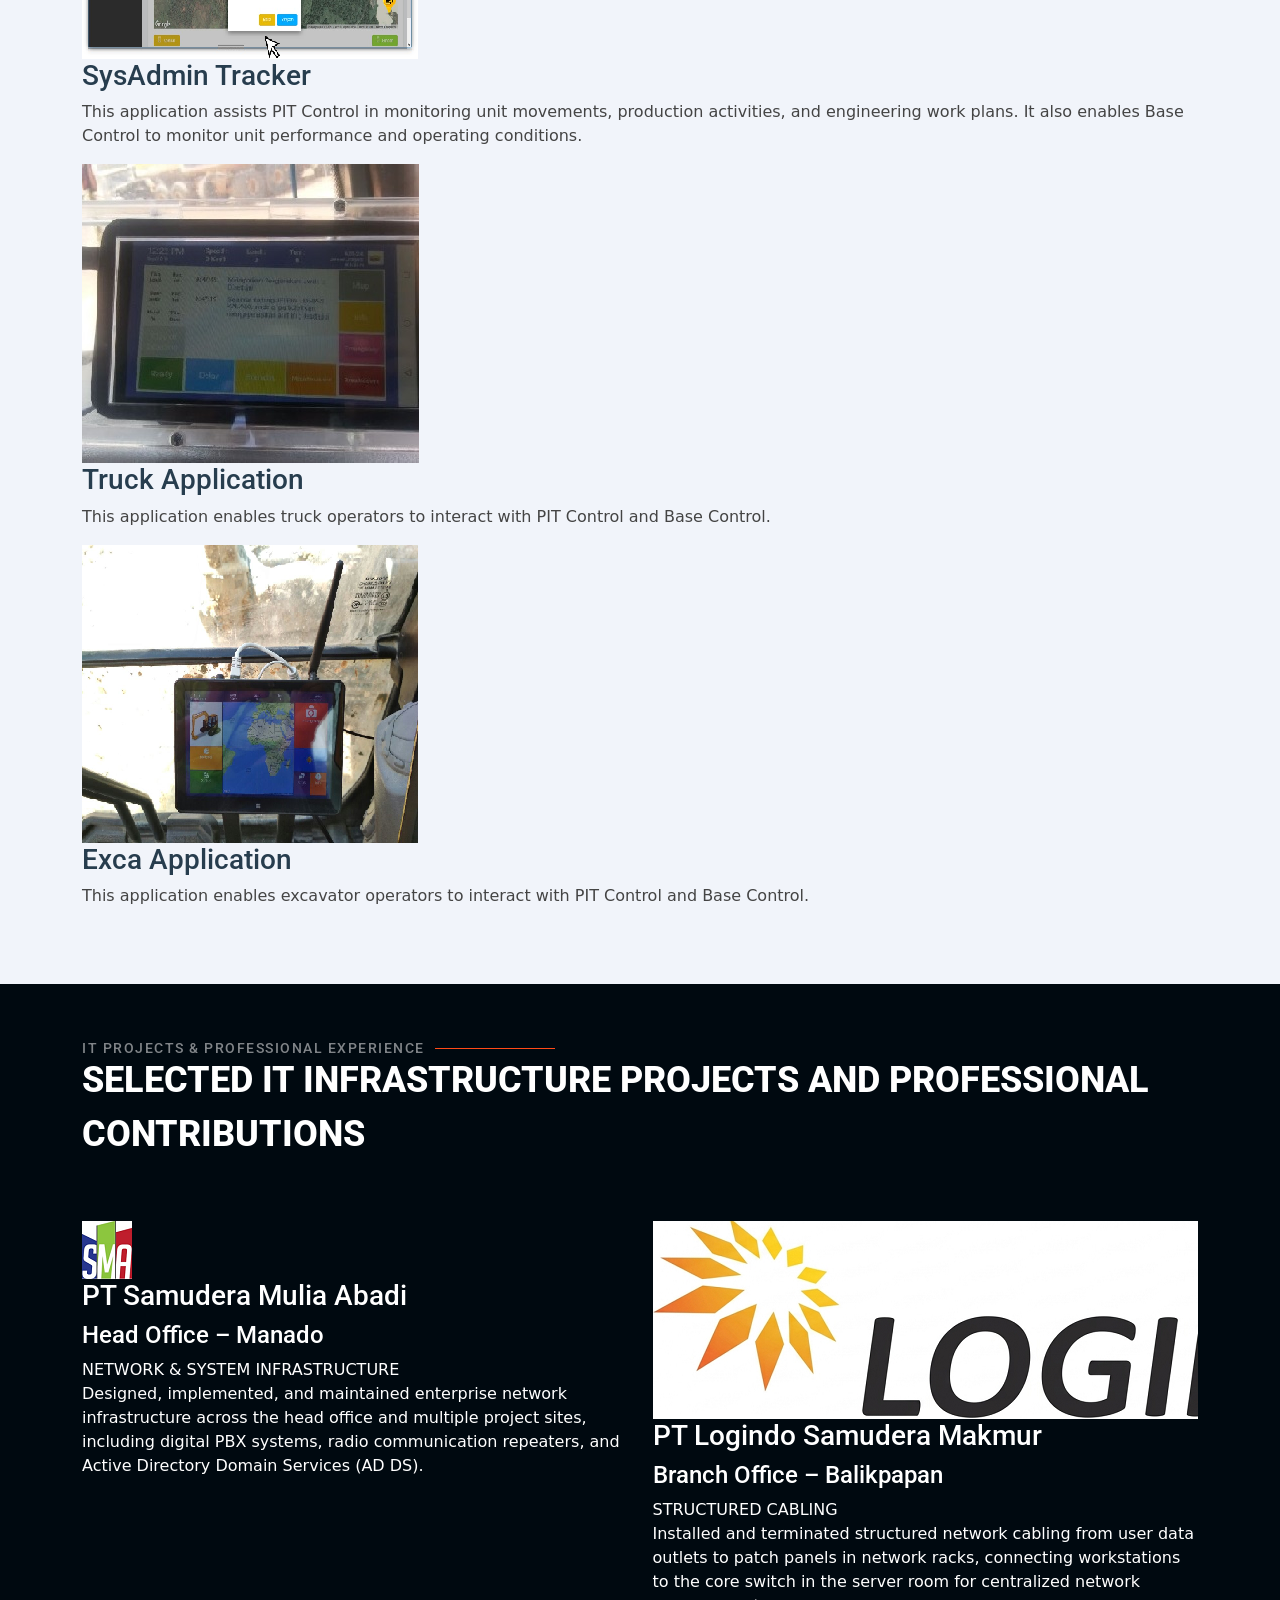
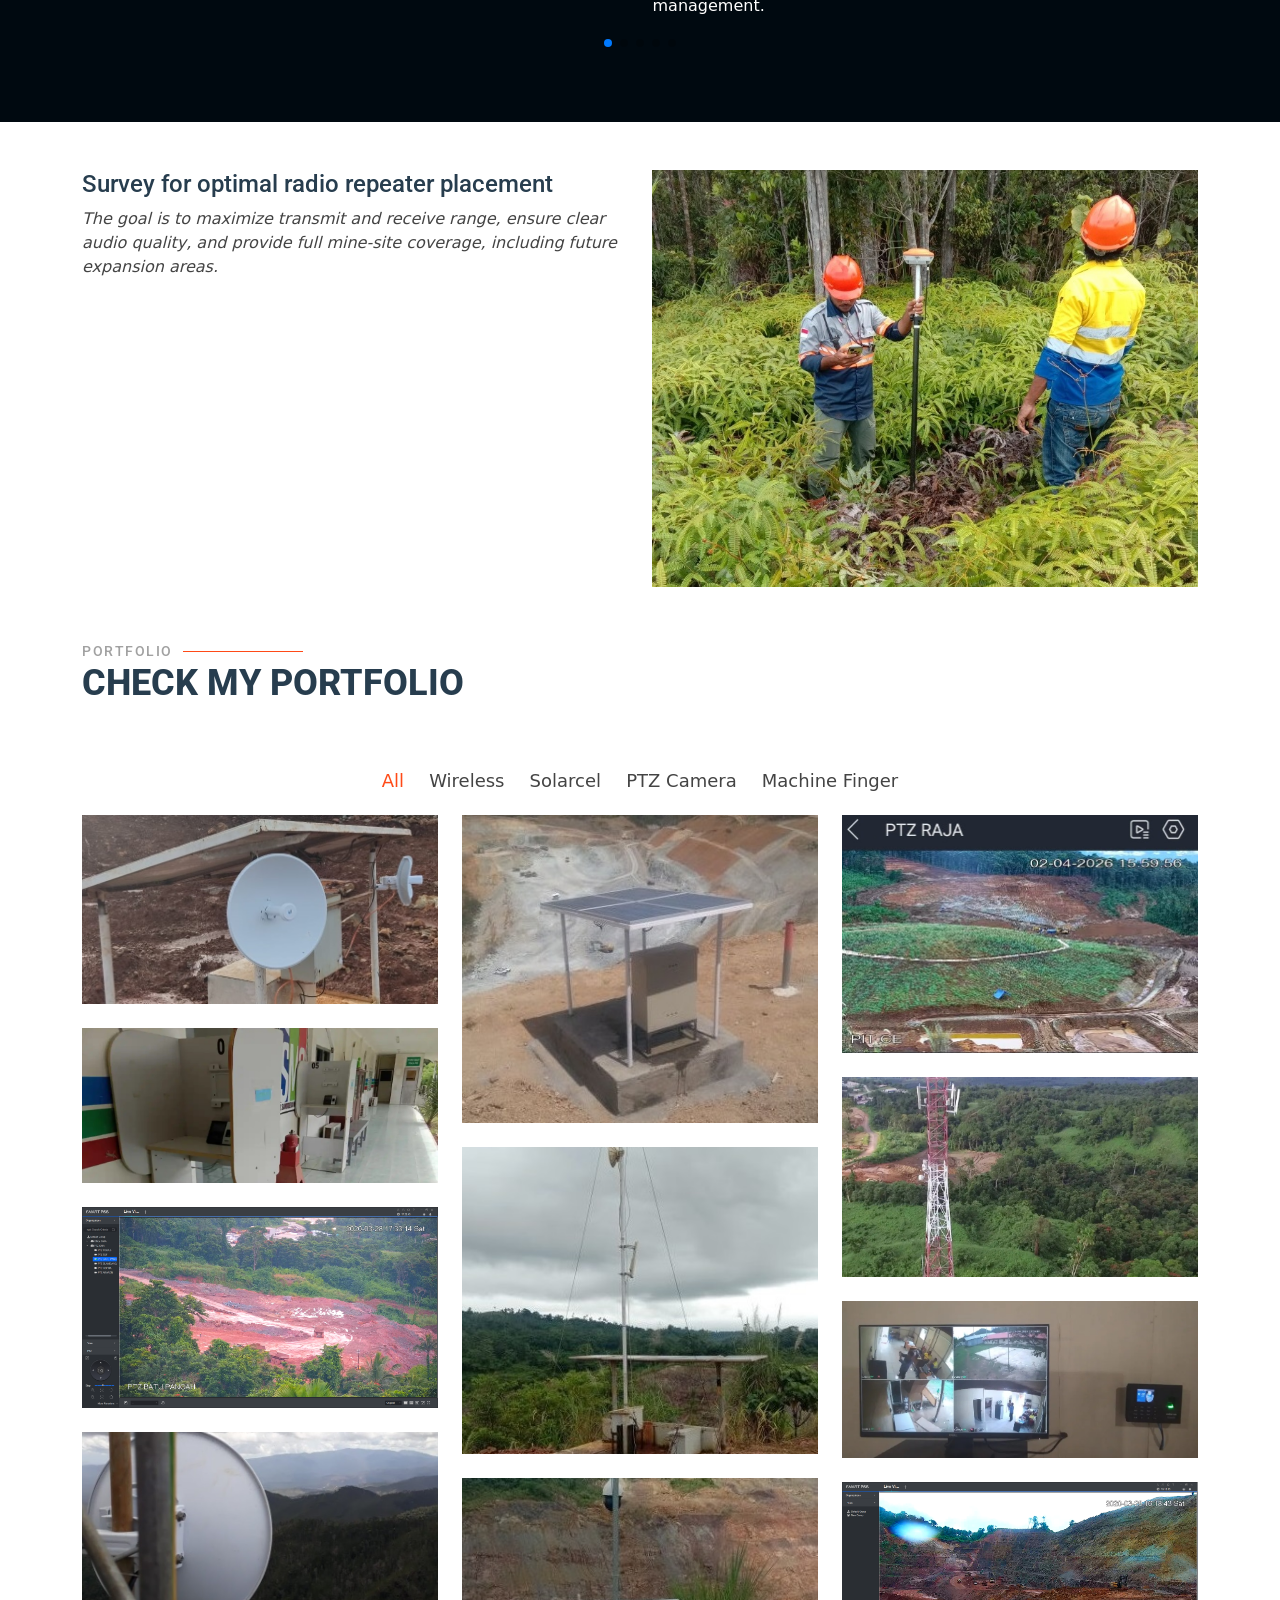
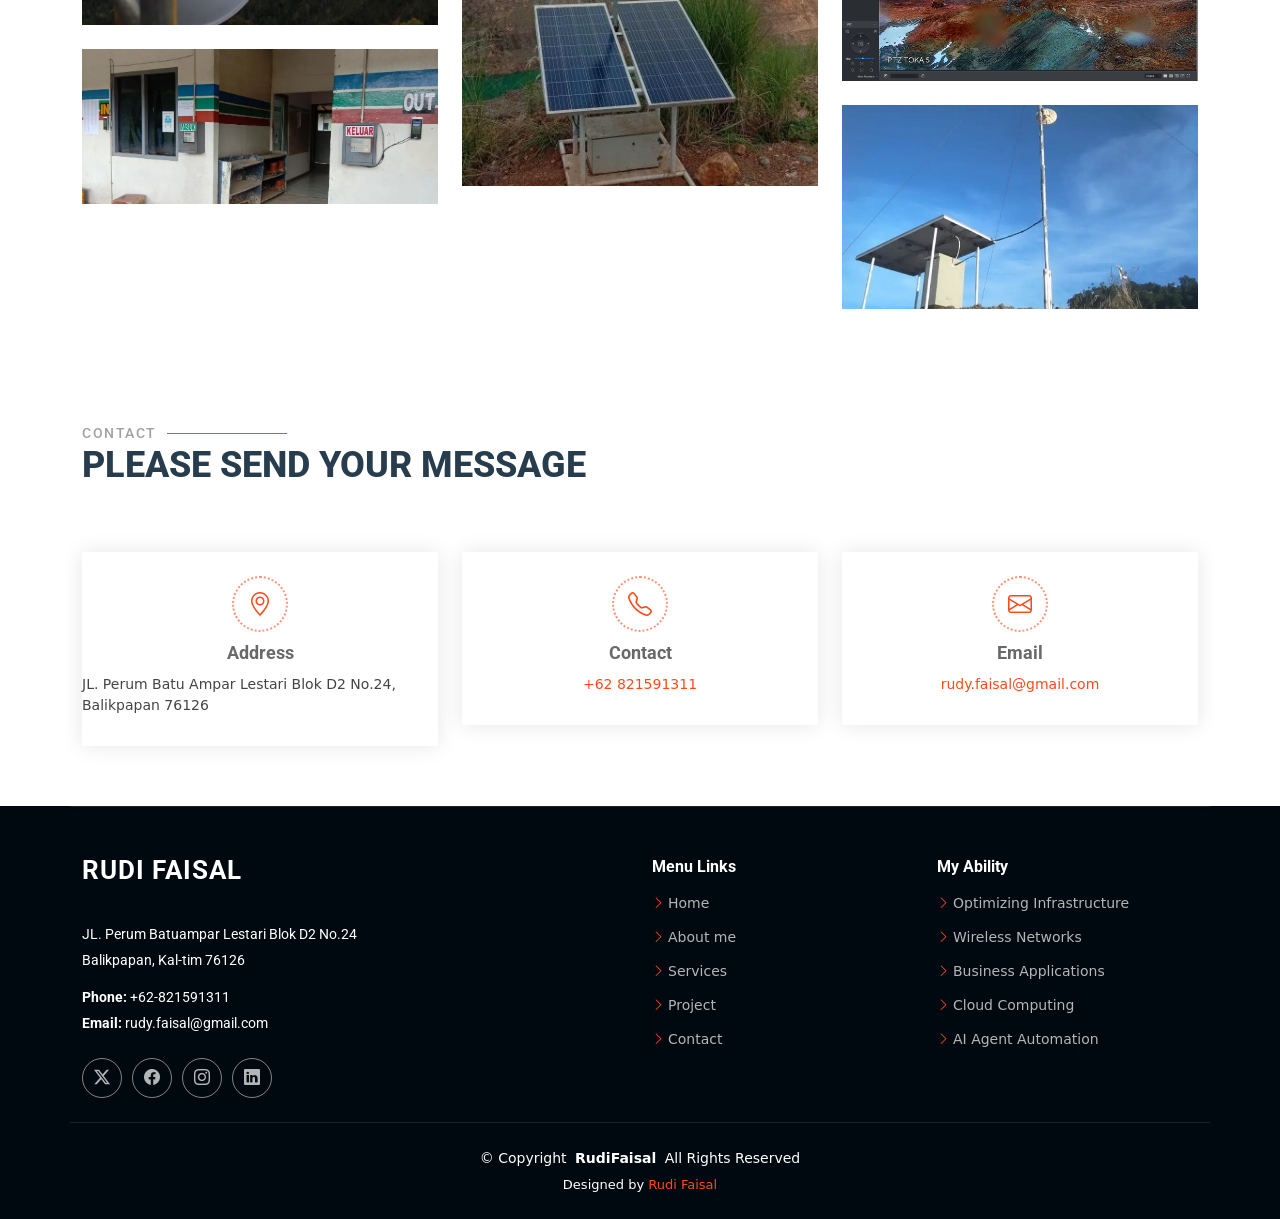
==== commit 7bccb717: "Add files via upload" ====
--- a/index.html
+++ b/index.html
@@ -1,129 +1,170 @@
-<!DOCTYPE html>
+<!doctype html>
 <html lang="en">
-
-<head>
-  <meta charset="utf-8">
-  <meta content="width=device-width, initial-scale=1.0" name="viewport">
-  <title>Rudi Faisal.Skom</title>
-  <meta name="description" content="">
-  <meta name="keywords" content="">
-
-  <!-- Favicons -->
-  <link href="assets/img/favicon.png" rel="icon">
-  <link href="assets/img/apple-touch-icon.png" rel="apple-touch-icon">
-
-  <!-- Fonts -->
-  <link href="https://fonts.googleapis.com" rel="preconnect">
-  <link href="https://fonts.gstatic.com" rel="preconnect" crossorigin>
-  <link href="https://fonts.googleapis.com/css2?family=Roboto:ital,wght@0,100;0,300;0,400;0,500;0,700;0,900;1,100;1,300;1,400;1,500;1,700;1,900&family=Raleway:ital,wght@0,100;0,200;0,300;0,400;0,500;0,600;0,700;0,800;0,900;1,100;1,200;1,300;1,400;1,500;1,600;1,700;1,800;1,900&family=Inter:wght@100;200;300;400;500;600;700;800;900&display=swap" rel="stylesheet">
-
-  <!-- Vendor CSS Files -->
-  <link href="assets/vendor/bootstrap/css/bootstrap.min.css" rel="stylesheet">
-  <link href="assets/vendor/bootstrap-icons/bootstrap-icons.css" rel="stylesheet">
-  <link href="assets/vendor/aos/aos.css" rel="stylesheet">
-  <link href="assets/vendor/glightbox/css/glightbox.min.css" rel="stylesheet">
-  <link href="assets/vendor/swiper/swiper-bundle.min.css" rel="stylesheet">
-
-  <!-- Main CSS File -->
-  <link href="assets/css/mc.css" rel="stylesheet">
-   <link href="assets/css/style.css" rel="stylesheet" />
-</head>
-
-<body class="index-page">
-  <header id="header" class="header d-flex align-items-center fixed-top">
-    <div class="container-fluid container-xl position-relative d-flex align-items-center">
-
-      <a href="index.html" class="logo d-flex align-items-center me-auto">
-        <!-- Uncomment the line below if you also wish to use an image logo -->
-        <!-- <img src="assets/img/logo.png" alt=""> -->
-        <h1 class="sitename">RF PORTFOLIO</h1>
-      </a>
-      <nav id="navmenu" class="navmenu">
-        <ul>
-          <li><a href="#hero" class="active">Home</a></li>
-          <li><a href="#about">About</a></li>
-          <li><a href="#services">Project</a></li>
-          <li><a href="#portfolio">Portfolio</a></li>
-          <li><a href="#contact">Contact</a></li>
-        </ul>
-        <i class="mobile-nav-toggle d-xl-none bi bi-list"></i>
-      </nav>
-      <a class="cta-btn" href="index.html#about">Get Started</a>
-    </div>
-  </header>
-
-  <main class="main">
-    <!-- Hero Section -->
-    <section id="hero" class="hero section dark-background">
-      <img src="assets/img/tokaindo.jpg" alt="" data-aos="fade-in">
-      <div class="container d-flex flex-column align-items-center">
-        <h2 data-aos="fade-up" data-aos-delay="100">Survey -> Line off Sight -> LINK UP.</h2>
-        <p data-aos="fade-up" data-aos-delay="200">Searching for ideal locations with the shortest hops for wireless bridge deployment</p>
-        <div class="d-flex mt-4" data-aos="fade-up" data-aos-delay="300">
-          <a href="#about" class="btn-get-started">Get Started</a>
-          <a href="assets/img/Survey Repeater.mp4" class="glightbox btn-watch-video d-flex align-items-center"><i class="bi bi-play-circle"></i><span>Watch Video</span></a>
-        </div>
+  <head>
+    <meta charset="utf-8" />
+    <meta content="width=device-width, initial-scale=1.0" name="viewport" />
+    <title>Rudi Faisal.Skom</title>
+    <meta name="description" content="" />
+    <meta name="keywords" content="" />
+
+    <!-- Favicons -->
+    <link href="assets/img/favicon.png" rel="icon" />
+    <link href="assets/img/apple-touch-icon.png" rel="apple-touch-icon" />
+
+    <!-- Fonts -->
+    <link href="https://fonts.googleapis.com" rel="preconnect" />
+    <link href="https://fonts.gstatic.com" rel="preconnect" crossorigin />
+    <link
+      href="https://fonts.googleapis.com/css2?family=Roboto:ital,wght@0,100;0,300;0,400;0,500;0,700;0,900;1,100;1,300;1,400;1,500;1,700;1,900&family=Raleway:ital,wght@0,100;0,200;0,300;0,400;0,500;0,600;0,700;0,800;0,900;1,100;1,200;1,300;1,400;1,500;1,600;1,700;1,800;1,900&family=Inter:wght@100;200;300;400;500;600;700;800;900&display=swap"
+      rel="stylesheet"
+    />
+
+    <!-- Vendor CSS Files -->
+    <link
+      href="assets/vendor/bootstrap/css/bootstrap.min.css"
+      rel="stylesheet"
+    />
+    <link
+      href="assets/vendor/bootstrap-icons/bootstrap-icons.css"
+      rel="stylesheet"
+    />
+    <link href="assets/vendor/aos/aos.css" rel="stylesheet" />
+    <link
+      href="assets/vendor/glightbox/css/glightbox.min.css"
+      rel="stylesheet"
+    />
+    <link href="assets/vendor/swiper/swiper-bundle.min.css" rel="stylesheet" />
+
+    <!-- Main CSS File -->
+    <link href="assets/css/mc.css" rel="stylesheet" />
+    <link href="assets/css/style.css" rel="stylesheet" />
+  </head>
+
+  <body class="index-page">
+    <header id="header" class="header d-flex align-items-center fixed-top">
+      <div
+        class="container-fluid container-xl position-relative d-flex align-items-center"
+      >
+        <a href="index.html" class="logo d-flex align-items-center me-auto">
+          <!-- Uncomment the line below if you also wish to use an image logo -->
+          <!-- <img src="assets/img/logo.png" alt=""> -->
+          <h1 class="sitename">RF PORTFOLIO</h1>
+        </a>
+        <nav id="navmenu" class="navmenu">
+          <ul>
+            <li><a href="#hero" class="active">Home</a></li>
+            <li><a href="#about">About</a></li>
+            <li><a href="#services">Project</a></li>
+            <li><a href="#portfolio">Portfolio</a></li>
+            <li><a href="#contact">Contact</a></li>
+          </ul>
+          <i class="mobile-nav-toggle d-xl-none bi bi-list"></i>
+        </nav>
       </div>
-
-    </section><!-- /Hero Section -->
-    <!-- About Section -->
-    <section id="about" class="about section">
-      <div class="container">
-        <div class="row gy-4">
-          <div class="col-lg-6" data-aos="fade-up" data-aos-delay="100">
-            <h3>MY EXPERIENCE </h3>
-            <img src="assets/img/aboutme.jpg" class="img-fluid rounded-4 mb-4" alt="">
-            <p>The activity on job training at Inixindo Jogyakarta.</p>
-            <h1>JOB EXPERIENCE</h1>
-                <ul class="list-group list-group-flush">
-                  <li class="list-group-item">✔ SECTION HEAD OF IT</li>
-                  <li class="list-group-item">PT. Roda Jaya Sakti, Morowali - Central of Sulawesi</li>
-                  <li class="list-group-item">August 26, 2023– Present</li>
-                  <li class="list-group-item"></li>
-                </ul>
-                <ul class="list-group list-group-flush">
-                  <li class="list-group-item">✔ ICT-SUPERVISOR</li>
-                  <li class="list-group-item">PT. Samudera Mulia Abadi, Manado - North of Sulawesi</li>
-                  <li class="list-group-item">April 15, 2016 – October 15, 2022</li>
-                  <li class="list-group-item"></li>
-                </ul>              			       
-                <ul class="list-group list-group-flush">
-                  <li class="list-group-item">✔ IT-SUPERVISOR</li>
-                  <li class="list-group-item">PT. Logindo SamudraMakmur Tbk, Balikpapan - East of Kalimantan</li>
-                  <li class="list-group-item">July 7, 2014 – April 30, 2016</li>
-                  <li class="list-group-item"></li>
-                </ul>              
-                <ul class="list-group list-group-flush">
-                  <li class="list-group-item">✔ SYSTEM-ADMINISTRATOR</li>
-                  <li class="list-group-item">PT. Borneo Cahaya Kemilau, Samarinda - East of Kalimantan</li>
-                  <li class="list-group-item">Mei 2, 2012 – July 4, 2014</li>
-                  <li class="list-group-item"></li>
-                </ul>               
-                <ul class="list-group list-group-flush">
-                  <li class="list-group-item">✔ IT-SUPERINTENDENT</li>
-                  <li class="list-group-item">PT. Gracemount Pesut Jaya, Batu kajang - East of Kalimantan</li>
-                  <li class="list-group-item">December 6, 2009 - April 29, 2011</li>
-                  <li class="list-group-item"></li>
-                </ul>              
-                <ul class="list-group list-group-flush">
-                  <li class="list-group-item">✔ IT-SUPERVISOR</li>
-                  <li class="list-group-item">PT. Ratu Samban Mining, Site Sekayun - Bengkulu</li>
-                  <li class="list-group-item">April, 2008 – December, 2009</li>
-                  <li class="list-group-item"></li>
-                </ul>           
-                <ul class="list-group list-group-flush">
-                  <li class="list-group-item">✔ COMUNICATION OFFICER-IT SUPPORT</li>
-                  <li class="list-group-item">PT. Petrosea Tbk, Muaratae - East of Kutai</li>
-                  <li class="list-group-item">November, 2001 – Mei 25, 2008</li>
-                  <li class="list-group-item"></li>
-                </ul>                   
-          </div>
-          <div class="col-lg-6" data-aos="fade-up" data-aos-delay="250">
-            <div class="content ps-0 ps-lg-5">
-              <h3 class="fst-italic">
-                SKILLS/COMPETENCY
-              </h3>
-              <ul>
+    </header>
+
+    <main class="main">
+      <!-- Hero Section -->
+      <section id="hero" class="hero section dark-background">
+        <img src="assets/img/tokaindo.jpg" alt="" data-aos="fade-in" />
+        <div class="container d-flex flex-column align-items-center">
+          <h2 data-aos="fade-up" data-aos-delay="100">
+            Survey -> Line off Sight -> LINK UP.
+          </h2>
+          <p data-aos="fade-up" data-aos-delay="200">
+            Searching for ideal locations with the shortest hops for wireless
+            bridge deployment
+          </p>
+          <div class="d-flex mt-4" data-aos="fade-up" data-aos-delay="300">
+            <a
+              href="assets/img/Survey Repeater.mp4"
+              class="glightbox btn-watch-video d-flex align-items-center"
+              ><i class="bi bi-play-circle"></i><span>Watch Video</span></a
+            >
+          </div>
+        </div>
+      </section>
+      <!-- /Hero Section -->
+      <!-- About Section -->
+      <section id="about" class="about section">
+        <div class="container">
+          <div class="row gy-4">
+            <div class="col-lg-6" data-aos="fade-up" data-aos-delay="100">
+              <h3>MY EXPERIENCE</h3>
+              <img
+                src="assets/img/aboutme.jpg"
+                class="img-fluid rounded-4 mb-4"
+                alt=""
+              />
+              <p>The activity on job training at Inixindo Jogyakarta.</p>
+              <h1>JOB EXPERIENCE</h1>
+              <ul class="list-group list-group-flush">
+                <li class="list-group-item">✔ SECTION HEAD OF IT</li>
+                <li class="list-group-item">
+                  PT. Roda Jaya Sakti, Morowali - Central of Sulawesi
+                </li>
+                <li class="list-group-item">August 26, 2023– Present</li>
+                <li class="list-group-item"></li>
+              </ul>
+              <ul class="list-group list-group-flush">
+                <li class="list-group-item">✔ ICT-SUPERVISOR</li>
+                <li class="list-group-item">
+                  PT. Samudera Mulia Abadi, Manado - North of Sulawesi
+                </li>
+                <li class="list-group-item">
+                  April 15, 2016 – October 15, 2022
+                </li>
+                <li class="list-group-item"></li>
+              </ul>
+              <ul class="list-group list-group-flush">
+                <li class="list-group-item">✔ IT-SUPERVISOR</li>
+                <li class="list-group-item">
+                  PT. Logindo SamudraMakmur Tbk, Balikpapan - East of Kalimantan
+                </li>
+                <li class="list-group-item">July 7, 2014 – April 30, 2016</li>
+                <li class="list-group-item"></li>
+              </ul>
+              <ul class="list-group list-group-flush">
+                <li class="list-group-item">✔ SYSTEM-ADMINISTRATOR</li>
+                <li class="list-group-item">
+                  PT. Borneo Cahaya Kemilau, Samarinda - East of Kalimantan
+                </li>
+                <li class="list-group-item">Mei 2, 2012 – July 4, 2014</li>
+                <li class="list-group-item"></li>
+              </ul>
+              <ul class="list-group list-group-flush">
+                <li class="list-group-item">✔ IT-SUPERINTENDENT</li>
+                <li class="list-group-item">
+                  PT. Gracemount Pesut Jaya, Batu kajang - East of Kalimantan
+                </li>
+                <li class="list-group-item">
+                  December 6, 2009 - April 29, 2011
+                </li>
+                <li class="list-group-item"></li>
+              </ul>
+              <ul class="list-group list-group-flush">
+                <li class="list-group-item">✔ IT-SUPERVISOR</li>
+                <li class="list-group-item">
+                  PT. Ratu Samban Mining, Site Sekayun - Bengkulu
+                </li>
+                <li class="list-group-item">April, 2008 – December, 2009</li>
+                <li class="list-group-item"></li>
+              </ul>
+              <ul class="list-group list-group-flush">
+                <li class="list-group-item">
+                  ✔ COMUNICATION OFFICER-IT SUPPORT
+                </li>
+                <li class="list-group-item">
+                  PT. Petrosea Tbk, Muaratae - East of Kutai
+                </li>
+                <li class="list-group-item">November, 2001 – Mei 25, 2008</li>
+                <li class="list-group-item"></li>
+              </ul>
+            </div>
+            <div class="col-lg-6" data-aos="fade-up" data-aos-delay="250">
+              <div class="content ps-0 ps-lg-5">
+                <h3 class="fst-italic">SKILLS/COMPETENCY</h3>
+                <ul>
                   <li>
                     <i class="bi bi-check-circle-fill"></i>
                     <span
@@ -141,20 +182,19 @@
                   <li>
                     <i class="bi bi-check-circle-fill"></i>
                     <span
-                      >Networking Concept: TCP/IP, VLAN, Routing and Switching.</span
+                      >Networking Concept: TCP/IP, VLAN, Routing and
+                      Switching.</span
                     >
                   </li>
                   <li>
                     <i class="bi bi-check-circle-fill"></i>
                     <span
-                      >Network administration: Cisco,Mikrotik,
-                      Fortinet.</span
+                      >Network administration: Cisco,Mikrotik, Fortinet.</span
                     >
                   </li>
                   <li>
                     <i class="bi bi-check-circle-fill"></i>
-                    <span>Wireless network: Mikrotik, ubiquity,
-                      cambium.</span>
+                    <span>Wireless network: Mikrotik, ubiquity, cambium.</span>
                   </li>
                   <li>
                     <i class="bi bi-check-circle-fill"></i>
@@ -168,18 +208,20 @@
                   </li>
                   <li>
                     <i class="bi bi-check-circle-fill"></i>
+                    <span>Technology GPS and solar cell system.</span>
+                  </li>
+                  <li>
+                    <i class="bi bi-check-circle-fill"></i>
                     <span
-                      >Technology GPS and solar cell system.</span
+                      >IP camera systems: PTZ/DOME cameras
+                      (Hikvision/Dahua).</span
                     >
                   </li>
                   <li>
                     <i class="bi bi-check-circle-fill"></i>
-                    <span>IP camera systems: PTZ/DOME cameras (Hikvision/Dahua).</span>
-                  </li>
-                  <li>
-                    <i class="bi bi-check-circle-fill"></i>
                     <span
-                      >Motorola radio & repeater: Xirm3688,8668i, GR500/CDR700.</span
+                      >Motorola radio & repeater: Xirm3688,8668i,
+                      GR500/CDR700.</span
                     >
                   </li>
                   <li>
@@ -189,7 +231,8 @@
                   <li>
                     <i class="bi bi-check-circle-fill"></i>
                     <span
-                      >Attendance system: Face Recognation, fingerprint & RFID devices, ZKTeco smart AC1.</span
+                      >Attendance system: Face Recognation, fingerprint & RFID
+                      devices, ZKTeco smart AC1.</span
                     >
                   </li>
                   <li>
@@ -202,74 +245,91 @@
                   <li>
                     <i class="bi bi-check-circle-fill"></i>
                     <span
-                      >Programming: HTML5, CSS, JavaScript, laravel, 
+                      >Programming: HTML5, CSS, JavaScript, laravel,
                       MySQL.</span
                     >
                   </li>
-              </ul>
-                <a href="assets/img/Rudi Faisal_Rev8_merged.pdf" download>
+                </ul>
+                <a href="assets/img/CV_Rudi Faisal_en.pdf" download>
                   <button type="button" class="download-btn">
                     Download PDF
                   </button>
-                </a>              
-              <div class="position-relative mt-4">
-                <img src="assets/img/LinkAP.jpeg" class="img-fluid rounded-4" alt="">
-                <a href="assets/img/ex-707.mp4" class="glightbox pulsating-play-btn"></a>
-              </div>
-            </div>
-          </div>
-        </div>
-      </div>
-    </section><!-- /About Section -->
-
-    <!-- Stats Section -->
-    <section id="stats" class="stats section light-background">
-      <div class="container" data-aos="fade-up" data-aos-delay="100">
-        <div class="row gy-4">
-          <div class="col-lg-3 col-md-6">
-            <div class="stats-item d-flex align-items-center w-100 h-100">
-              <i class="bi bi-emoji-smile color-blue flex-shrink-0"></i>
-              <div>
-                <span data-purecounter-start="0" data-purecounter-end="50" data-purecounter-duration="1" class="purecounter"></span>
-                <p>Satisfaction</p>
-              </div>
-            </div>
-          </div><!-- End Stats Item -->
-
-          <div class="col-lg-3 col-md-6">
-            <div class="stats-item d-flex align-items-center w-100 h-100">
-              <i class="bi bi-journal-richtext color-orange flex-shrink-0"></i>
-              <div>
-                <span data-purecounter-start="0" data-purecounter-end="8" data-purecounter-duration="1" class="purecounter"></span>
-                <p>Projects</p>
-              </div>
-            </div>
-          </div><!-- End Stats Item -->
-          <div class="col-lg-3 col-md-6">
-            <div class="stats-item d-flex align-items-center w-100 h-100">
-              <i class="bi bi-headset color-green flex-shrink-0"></i>
-              <div>
-                <span data-purecounter-start="0" data-purecounter-end="90" data-purecounter-duration="1" class="purecounter"></span>
-                <p>Response</p>
-              </div>
-            </div>
-          </div><!-- End Stats Item -->
-          <div class="col-lg-3 col-md-6">
-            <div class="stats-item d-flex align-items-center w-100 h-100">
-              <i class="bi bi-people color-pink flex-shrink-0"></i>
-              <div>
-                <span data-purecounter-start="0" data-purecounter-end="61" data-purecounter-duration="1" class="purecounter"></span>
-                <p>Link open</p>
-              </div>
-            </div>
-          </div><!-- End Stats Item -->
-
-        </div>
-      </div>
-    </section><!-- /Stats Section -->
-    <!-- Services Section -->
-    <section id="services" class="services section">
-       <div class="container section-title" data-aos="fade-up">
+                </a>
+                <div class="position-relative mt-4">
+                  <img
+                    src="assets/img/LinkAP.jpeg"
+                    class="img-fluid rounded-4"
+                    alt=""
+                  />
+                  <a
+                    href="assets/img/ex-707.mp4"
+                    class="glightbox pulsating-play-btn"
+                  ></a>
+                </div>
+              </div>
+            </div>
+          </div>
+        </div>
+      </section>
+      <!-- /About Section -->
+
+      <!-- Stats Section -->
+      <section id="stats" class="stats section light-background">
+        <div class="container" data-aos="fade-up" data-aos-delay="100">
+          <div class="row gy-4">
+            <div class="col-lg-4 col-md-4 col-12">
+              <div class="stats-item d-flex align-items-center w-100 h-100">
+                <i
+                  class="bi bi-journal-richtext color-orange flex-shrink-0"
+                ></i>
+                <div>
+                  <span
+                    data-purecounter-start="0"
+                    data-purecounter-end="8"
+                    data-purecounter-duration="1"
+                    class="purecounter"
+                  ></span>
+                  <p>Company</p>
+                </div>
+              </div>
+            </div>
+
+            <div class="col-lg-4 col-md-4 col-12">
+              <div class="stats-item d-flex align-items-center w-100 h-100">
+                <i class="bi bi-headset color-green flex-shrink-0"></i>
+                <div>
+                  <span
+                    data-purecounter-start="0"
+                    data-purecounter-end="21"
+                    data-purecounter-duration="1"
+                    class="purecounter"
+                  ></span>
+                  <p>Projects</p>
+                </div>
+              </div>
+            </div>
+
+            <div class="col-lg-4 col-md-4 col-12">
+              <div class="stats-item d-flex align-items-center w-100 h-100">
+                <i class="bi bi-people color-pink flex-shrink-0"></i>
+                <div>
+                  <span
+                    data-purecounter-start="0"
+                    data-purecounter-end="35"
+                    data-purecounter-duration="1"
+                    class="purecounter"
+                  ></span>
+                  <p>Link Open</p>
+                </div>
+              </div>
+            </div>
+          </div>
+        </div>
+      </section>
+      <!-- /Stats Section -->
+      <!-- Services Section -->
+      <section id="services" class="services section">
+        <div class="container section-title" data-aos="fade-up">
           <h2>Completed Projects</h2>
           <p>Cabling Systems and Wireless Infrastructure</p>
         </div>
@@ -289,8 +349,9 @@
                 />
                 <h3><br />Modular & PBX</h3>
                 <p>
-                    Installed data and PABX cabling based on the approved numbering scheme, including lightning protection 
-                    systems to protect switches and PBX equipment from electrical surges.
+                  Installed data and PABX cabling based on the approved
+                  numbering scheme, including lightning protection systems to
+                  protect switches and PBX equipment from electrical surges.
                 </p>
               </div>
             </div>
@@ -308,8 +369,9 @@
                 />
                 <h3><br />Cabling user’s to MDF</h3>
                 <p>
-                    Performed grounding for modular distribution panels, mapped and labeled cable routes, and maintained detailed 
-                    documentation of cable infrastructure.
+                  Performed grounding for modular distribution panels, mapped
+                  and labeled cable routes, and maintained detailed
+                  documentation of cable infrastructure.
                 </p>
               </div>
             </div>
@@ -327,16 +389,18 @@
                 />
                 <h3><br />Outlet user’s</h3>
                 <p>
-                    Installed cable pathways, labeled user outlets, ensured secure cable routing, and maintained high 
-                    quality installation standards.
+                  Installed cable pathways, labeled user outlets, ensured secure
+                  cable routing, and maintained high quality installation
+                  standards.
                 </p>
               </div>
             </div>
             <!-- End Service Item -->
           </div>
         </div>
-    </section><!-- /Services Section -->
-    <!-- Clients Section -->
+      </section>
+      <!-- /Services Section -->
+      <!-- Clients Section -->
       <section id="clients" class="clients section">
         <div class="container" data-aos="fade-up" data-aos-delay="100">
           <div class="swiper init-swiper">
@@ -429,9 +493,9 @@
           </div>
         </div>
       </section>
-    <!-- /Clients Section -->
-    <!-- Features Section -->
-    <section id="features" class="services section light-background">
+      <!-- /Clients Section -->
+      <!-- Features Section -->
+      <section id="features" class="services section light-background">
         <div class="container">
           <div class="row gy-4">
             <div
@@ -447,8 +511,9 @@
                 />
                 <h3><br />Pointing antena PTP</h3>
                 <p>
-                    Ensured secure antenna installation and performed precise antenna alignment to achieve 
-                    optimal wireless link performance.
+                  Ensured secure antenna installation and performed precise
+                  antenna alignment to achieve optimal wireless link
+                  performance.
                 </p>
               </div>
             </div>
@@ -466,8 +531,9 @@
                 />
                 <h3><br />Activation solarcel</h3>
                 <p>
-                    Installed solar panel, battery, and controller cabling inside panel boxes with precise cable lengths, ensuring 
-                    a neat and professional installation.
+                  Installed solar panel, battery, and controller cabling inside
+                  panel boxes with precise cable lengths, ensuring a neat and
+                  professional installation.
                 </p>
               </div>
             </div>
@@ -485,547 +551,818 @@
                 />
                 <h3><br />Maintenance activities</h3>
                 <p>
-                    Performed equipment maintenance and monitored the solar panel system to ensure optimal power distribution 
-                    to connected devices.
+                  Performed equipment maintenance and monitored the solar panel
+                  system to ensure optimal power distribution to connected
+                  devices.
                 </p>
               </div>
             </div>
             <!-- End Service Item -->
           </div>
         </div>
-    </section><!-- /Features Section -->
-    <!-- Services 2 Section -->
-    <section id="services-2" class="services-2 section light-background">
-      <!-- Section Title -->
-      <div class="container section-title" data-aos="fade-up">
-        <h2>FLEET MANAGEMENT SYSTEM</h2>
-        <p>Fleet Monitoring System Implementation at the Toka Site</p>
-      </div><!-- End Section Title -->
-      <div class="container">
-        <div class="row gy-4">
-          <div class="col-md-6" data-aos="fade-up" data-aos-delay="100">
-            <div class="service-item d-flex position-relative h-100">
-              <div class="img">
-                <img src="assets/img/admin_tracking.png" class="img-fluid" alt="">
-              </div>
-            </div>
-          </div><!-- End Service Item -->
-          <div class="col-md-6" data-aos="fade-up" data-aos-delay="200">
-            <div class="service-item d-flex position-relative h-100">
-              <div>
-                <h4 class="title"><a href="#" class="stretched-link">SysAdmin tracker.</a></h4>
-                <p class="description">This application assists PIT Control in monitoring unit movements, production activities, and engineering work plans. It also enables Base Control to monitor unit performance and operating conditions.</p>
-              </div>
-            </div>
-          </div><!-- End Service Item -->
-          <div class="col-md-6" data-aos="fade-up" data-aos-delay="300">
-            <div class="service-item d-flex position-relative h-100">
-              <div class="img">
-                <img src="assets/img/truck_android.jpg" class="img-fluid" alt="">
-              </div>
-            </div>
-          </div><!-- End Service Item -->
-          <div class="col-md-6" data-aos="fade-up" data-aos-delay="400">
-            <div class="service-item d-flex position-relative h-100">
-              <div>
-                <h4 class="title"><a href="#" class="stretched-link">Truck application</a></h4>
-                <p class="description">This application enables truck operators to interact with PIT Control and Base Control.</p>
-              </div>
-            </div>
-          </div><!-- End Service Item -->
-
-          <div class="col-md-6" data-aos="fade-up" data-aos-delay="500">
-            <div class="service-item d-flex position-relative h-100">
-              <div class="img">
-                <img src="assets/img/exa_android.png" class="img-fluid" alt="">
-              </div>
-            </div>
-          </div><!-- End Service Item -->
-
-          <div class="col-md-6" data-aos="fade-up" data-aos-delay="600">
-            <div class="service-item d-flex position-relative h-100">
-              <div>
-                <h4 class="title"><a href="#" class="stretched-link">Exca application</a></h4>
-                <p class="description">This application enables excavator operators to interact with PIT Control and Base Control.</p>
-              </div>
-            </div>
-          </div><!-- End Service Item -->
-        </div>
-      </div>
-    </section><!-- /Services 2 Section -->
-  
-    
-    <!-- Testimonials Section -->
-    <section id="testimonials" class="testimonials section dark-background">
-      <img src="assets/img/buli.jpg" class="testimonials-bg" alt="">
-      <div class="container" data-aos="fade-up" data-aos-delay="100">
-        <div class="swiper init-swiper">
-          <script type="application/json" class="swiper-config">
-            {
-              "loop": true,
-              "speed": 600,
-              "autoplay": {
-                "delay": 5000
-              },
-              "slidesPerView": "auto",
-              "pagination": {
-                "el": ".swiper-pagination",
-                "type": "bullets",
-                "clickable": true
+      </section>
+      <!-- /Features Section -->
+      <!-- Services 2 Section -->
+      <section id="services-2" class="fleet-showcase section light-background">
+        <div class="container section-title" data-aos="fade-up">
+          <h2>FLEET MANAGEMENT SYSTEM</h2>
+          <p>Fleet Monitoring System Implementation at the Toka Site</p>
+        </div>
+
+        <div class="container">
+          <!-- SysAdmin Tracker -->
+          <div class="fleet-row" data-aos="fade-up">
+            <div class="fleet-image">
+              <img src="assets/img/admin_tracking.png" alt="SysAdmin Tracker" />
+            </div>
+
+            <div class="fleet-content">
+              <h3>SysAdmin Tracker</h3>
+              <p>
+                This application assists PIT Control in monitoring unit
+                movements, production activities, and engineering work plans. It
+                also enables Base Control to monitor unit performance and
+                operating conditions.
+              </p>
+            </div>
+          </div>
+
+          <!-- Truck Application -->
+          <div class="fleet-row reverse" data-aos="fade-up">
+            <div class="fleet-image">
+              <img src="assets/img/truck_android.jpg" alt="Truck Application" />
+            </div>
+
+            <div class="fleet-content">
+              <h3>Truck Application</h3>
+              <p>
+                This application enables truck operators to interact with PIT
+                Control and Base Control.
+              </p>
+            </div>
+          </div>
+
+          <!-- Exca Application -->
+          <div class="fleet-row" data-aos="fade-up">
+            <div class="fleet-image">
+              <img src="assets/img/exa_android.png" alt="Exca Application" />
+            </div>
+
+            <div class="fleet-content">
+              <h3>Exca Application</h3>
+              <p>
+                This application enables excavator operators to interact with
+                PIT Control and Base Control.
+              </p>
+            </div>
+          </div>
+        </div>
+      </section>
+      <!-- /Services 2 Section -->
+
+      <!-- Testimonials Section -->
+      <section
+        id="testimonials"
+        class="experience-section section dark-background"
+      >
+        <div class="container section-title" data-aos="fade-up">
+          <h2>IT PROJECTS & PROFESSIONAL EXPERIENCE</h2>
+          <p>
+            Selected IT Infrastructure Projects and Professional Contributions
+          </p>
+        </div>
+
+        <div class="container" data-aos="fade-up" data-aos-delay="100">
+          <div class="swiper init-swiper">
+            <script type="application/json" class="swiper-config">
+              {
+                "loop": true,
+                "speed": 600,
+                "autoplay": {
+                  "delay": 5000
+                },
+                "slidesPerView": 1,
+                "spaceBetween": 25,
+                "pagination": {
+                  "el": ".swiper-pagination",
+                  "type": "bullets",
+                  "clickable": true
+                },
+                "breakpoints": {
+                  "768": {
+                    "slidesPerView": 2
+                  },
+                  "1200": {
+                    "slidesPerView": 2
+                  }
+                }
               }
-            }
-          </script>
-          <div class="swiper-wrapper">
-            <div class="swiper-slide">
-              <div class="testimonial-item">
-                <img src="assets/img/clients/sma.jpg" class="testimonial-img" alt="">
-                <h3>PT.SAMUDER MULIA ABADI</h3>
-                <h4>Head Office Manado</h4>
-                <div class="stars">
-                  <i class="bi bi-star-fill"></i><i class="bi bi-star-fill"></i><i class="bi bi-star-fill"></i><i class="bi bi-star-fill"></i><i class="bi bi-star-fill"></i>
-                </div>
-                <p>
-                  <i class="bi bi-quote quote-icon-left"></i>
-                  <span>Designed, implemented, and managed enterprise network infrastructure across the head office and multiple project sites, integrating digital PBX systems, radio communication repeaters, and Active Directory Domain Services (ADDS) to ensure reliable, secure, and efficient IT operations.</span>
-                  <i class="bi bi-quote quote-icon-right"></i>
-                </p>
-              </div>
-            </div><!-- End testimonial item -->
-            <div class="swiper-slide">
-              <div class="testimonial-item">
-                <img src="assets/img/clients/logindo.png" class="testimonial-img" alt="">
-                <h3>PT.Logindo Samudera Makmur</h3>
-                <h4>Brance Office Balikpapan</h4>
-                <div class="stars">
-                  <i class="bi bi-star-fill"></i><i class="bi bi-star-fill"></i><i class="bi bi-star-fill"></i><i class="bi bi-star-fill"></i><i class="bi bi-star-fill"></i>
-                </div>
-                <p>
-                  <i class="bi bi-quote quote-icon-left"></i>
-                  <span>Installed and terminated structured cabling from user data outlets to patch panels in network racks, ensuring all user connections are centrally routed to the core switch in a climate controlled server room for easier control and infrastructure reliability.</span>
-                  <i class="bi bi-quote quote-icon-right"></i>
-                </p>
-              </div>
-            </div><!-- End testimonial item -->
-
-            <div class="swiper-slide">
-              <div class="testimonial-item">
-                <img src="assets/img/clients/bck.jpg" class="testimonial-img" alt="">
-                <h3>PT.Borneo Cahaya Kemilau</h3>
-                <h4>Head Office Samarinda</h4>
-                <div class="stars">
-                  <i class="bi bi-star-fill"></i><i class="bi bi-star-fill"></i><i class="bi bi-star-fill"></i><i class="bi bi-star-fill"></i><i class="bi bi-star-fill"></i>
-                </div>
-                <p>
-                  <i class="bi bi-quote quote-icon-left"></i>
-                  <span>Installed and terminated structured cabling from user data outlets to patch panels in network racks, and deployed Active Directory Domain Services (ADDS) to support centralized user and network management.</span>
-                  <i class="bi bi-quote quote-icon-right"></i>
-                </p>
-              </div>
-            </div><!-- End testimonial item -->
-
-            <div class="swiper-slide">
-              <div class="testimonial-item">
-                <img src="assets/img/clients/ptp.jpg" class="testimonial-img" alt="">
-                <h3>PT.Petrosea Tbk</h3>
-                <h4>Site Office MuaraTae</h4>
-                <div class="stars">
-                  <i class="bi bi-star-fill"></i><i class="bi bi-star-fill"></i><i class="bi bi-star-fill"></i><i class="bi bi-star-fill"></i><i class="bi bi-star-fill"></i>
-                </div>
-                <p>
-                  <i class="bi bi-quote quote-icon-left"></i>
-                  <span>Installed and terminated data and telephone cabling from user workstations to the Modular Distribution Frame (MDF) in the server room, incorporating surge protection modules to safeguard end user devices and server network interfaces against lightning induced electrical surges.</span>
-                  <i class="bi bi-quote quote-icon-right"></i>
-                </p>
-              </div>
-            </div><!-- End testimonial item -->
-
-            <div class="swiper-slide">
-              <div class="testimonial-item">
-                <img src="assets/img/clients/RJS.jpg" class="testimonial-img" alt="">
-                <h3>PT. Roda Jaya Sakti</h3>
-                <h4>Desa Tangofa - Bungku Pesisir</h4>
-                <div class="stars">
-                  <i class="bi bi-star-fill"></i><i class="bi bi-star-fill"></i><i class="bi bi-star-fill"></i><i class="bi bi-star-fill"></i><i class="bi bi-star-fill"></i>
-                </div>
-                <p>
-                  <i class="bi bi-quote quote-icon-left"></i>
-                  <span>Led the development and management of core IT operations, driving high system availability across network infrastructure, Active Directory, proxy servers, PTZ surveillance, solar power solutions, and automated attendance systems.</span>
-                  <i class="bi bi-quote quote-icon-right"></i>
-                </p>
-              </div>
-            </div><!-- End testimonial item -->
-
-          </div>
-          <div class="swiper-pagination"></div>
-        </div>
-
-      </div>
-
-    </section><!-- /Testimonials Section -->
-
-
-<div class="container mt-5">
-      <div class="tab-content" data-aos="fade-up" data-aos-delay="200">
+            </script>
+
+            <div class="swiper-wrapper">
+              <!-- Samudera Mulia Abadi -->
+              <div class="swiper-slide">
+                <div class="experience-card">
+                  <div class="experience-header">
+                    <img
+                      src="assets/img/clients/client-4.png"
+                      alt="PT Samudera Mulia Abadi"
+                    />
+                    <div>
+                      <h3>PT Samudera Mulia Abadi</h3>
+                      <h4>Head Office – Manado</h4>
+                    </div>
+                  </div>
+                  <div class="experience-divider"></div>
+                  <span class="experience-label"
+                    >NETWORK & SYSTEM INFRASTRUCTURE</span
+                  >
+                  <p>
+                    Designed, implemented, and maintained enterprise network
+                    infrastructure across the head office and multiple project
+                    sites, including digital PBX systems, radio communication
+                    repeaters, and Active Directory Domain Services (AD DS).
+                  </p>
+                </div>
+              </div>
+
+              <!-- Logindo Samudera Makmur -->
+              <div class="swiper-slide">
+                <div class="experience-card">
+                  <div class="experience-header">
+                    <img
+                      src="assets/img/clients/client-5.png"
+                      alt="PT Logindo Samudera Makmur"
+                    />
+                    <div>
+                      <h3>PT Logindo Samudera Makmur</h3>
+                      <h4>Branch Office – Balikpapan</h4>
+                    </div>
+                  </div>
+                  <div class="experience-divider"></div>
+                  <span class="experience-label">STRUCTURED CABLING</span>
+                  <p>
+                    Installed and terminated structured network cabling from
+                    user data outlets to patch panels in network racks,
+                    connecting workstations to the core switch in the server
+                    room for centralized network management.
+                  </p>
+                </div>
+              </div>
+
+              <!-- Borneo Cahaya Kemilau -->
+              <div class="swiper-slide">
+                <div class="experience-card">
+                  <div class="experience-header">
+                    <img
+                      src="assets/img/clients/client-7.png"
+                      alt="PT Borneo Cahaya Kemilau"
+                    />
+                    <div>
+                      <h3>PT Borneo Cahaya Kemilau</h3>
+                      <h4>Head Office – Samarinda</h4>
+                    </div>
+                  </div>
+                  <div class="experience-divider"></div>
+                  <span class="experience-label"
+                    >NETWORK & DOMAIN SERVICES</span
+                  >
+                  <p>
+                    Installed and terminated structured network cabling and
+                    deployed Active Directory Domain Services (AD DS) to support
+                    centralized user authentication and network administration.
+                  </p>
+                </div>
+              </div>
+
+              <!-- Petrosea -->
+              <div class="swiper-slide">
+                <div class="experience-card">
+                  <div class="experience-header">
+                    <img
+                      src="assets/img/clients/client-6.png"
+                      alt="PT Petrosea Tbk"
+                    />
+                    <div>
+                      <h3>PT Petrosea Tbk</h3>
+                      <h4>Site Office – Muara Tae</h4>
+                    </div>
+                  </div>
+                  <div class="experience-divider"></div>
+                  <span class="experience-label"
+                    >DATA & TELEPHONE INFRASTRUCTURE</span
+                  >
+                  <p>
+                    Installed and terminated data and telephone cabling from
+                    user workstations to the Modular Distribution Frame (MDF),
+                    including surge protection modules to protect network
+                    interfaces against electrical surges.
+                  </p>
+                </div>
+              </div>
+
+              <!-- Roda Jaya Sakti -->
+              <div class="swiper-slide">
+                <div class="experience-card">
+                  <div class="experience-header">
+                    <img
+                      src="assets/img/clients/client-3.png"
+                      alt="PT Roda Jaya Sakti"
+                    />
+                    <div>
+                      <h3>PT Roda Jaya Sakti</h3>
+                      <h4>Mining Site – Morowali</h4>
+                    </div>
+                  </div>
+                  <div class="experience-divider"></div>
+                  <span class="experience-label"
+                    >IT OPERATIONS & MANAGEMENT</span
+                  >
+                  <p>
+                    Leading IT operations and infrastructure management,
+                    covering network systems, Active Directory, proxy servers,
+                    PTZ surveillance, solar-powered monitoring solutions, and
+                    automated attendance systems.
+                  </p>
+                </div>
+              </div>
+            </div>
+
+            <div class="swiper-pagination"></div>
+          </div>
+        </div>
+      </section>
+      <!-- /Testimonials Section -->
+
+      <div class="container mt-5">
+        <div class="tab-content" data-aos="fade-up" data-aos-delay="200">
           <div class="tab-pane fade active show" id="features-tab-1">
             <div class="row">
               <div class="col-lg-6 order-2 order-lg-1 mt-3 mt-lg-0">
                 <h4>Survey for optimal radio repeater placement</h4>
                 <p class="fst-italic">
-                    The goal is to maximize transmit and receive range, ensure clear audio quality, and provide full mine-site coverage, including future expansion areas.
+                  The goal is to maximize transmit and receive range, ensure
+                  clear audio quality, and provide full mine-site coverage,
+                  including future expansion areas.
                 </p>
 
+                <p></p>
+              </div>
+              <div class="col-lg-6 order-1 order-lg-2 text-center">
+                <img src="assets/img/repeater.jpg" alt="" class="img-fluid" />
+              </div>
+            </div>
+          </div>
+          <!-- End Tab Content Item -->
+        </div>
+      </div>
+
+      <!-- Portfolio Section -->
+      <section id="portfolio" class="portfolio section">
+        <!-- Section Title -->
+        <div class="container section-title" data-aos="fade-up">
+          <h2>Portfolio</h2>
+          <p>CHECK MY PORTFOLIO</p>
+        </div>
+        <!-- End Section Title -->
+
+        <div class="container">
+          <div
+            class="isotope-layout"
+            data-default-filter="*"
+            data-layout="masonry"
+            data-sort="original-order"
+          >
+            <ul
+              class="portfolio-filters isotope-filters"
+              data-aos="fade-up"
+              data-aos-delay="100"
+            >
+              <li data-filter="*" class="filter-active">All</li>
+              <li data-filter=".filter-app">Wireless</li>
+              <li data-filter=".filter-product">Solarcel</li>
+              <li data-filter=".filter-branding">PTZ Camera</li>
+              <li data-filter=".filter-books">Machine Finger</li>
+            </ul>
+            <!-- End Portfolio Filters -->
+
+            <div
+              class="row gy-4 isotope-container"
+              data-aos="fade-up"
+              data-aos-delay="200"
+            >
+              <div
+                class="col-lg-4 col-md-6 portfolio-item isotope-item filter-app"
+              >
+                <div class="portfolio-content h-100">
+                  <img
+                    src="assets/img/portfolio/app-1.jpeg"
+                    class="img-fluid"
+                    alt=""
+                  />
+                  <div class="portfolio-info">
+                    <h4></h4>
+                    <p>PTZ Camera and Attendance Machine Connectivity</p>
+                    <a
+                      href="assets/img/portfolio/app-1.jpeg"
+                      title="This antenna provides a wireless data connection between BBS PIT and the office to support the operation of the fingerprint attendance machine and PTZ camera"
+                      data-gallery="portfolio-gallery-app"
+                      class="glightbox preview-link"
+                      ><i class="bi bi-zoom-in"></i
+                    ></a>
+                  </div>
+                </div>
+              </div>
+              <!-- End Portfolio Item -->
+
+              <div
+                class="col-lg-4 col-md-6 portfolio-item isotope-item filter-product"
+              >
+                <div class="portfolio-content h-100">
+                  <img
+                    src="assets/img/portfolio/product-1.jpg"
+                    class="img-fluid"
+                    alt=""
+                  />
+                  <div class="portfolio-info">
+                    <h4></h4>
+                    <p>Solar powered network link at PIT Batu Pangah</p>
+                    <a
+                      href="assets/img/portfolio/product-1.jpg"
+                      title="Solarcell at Batupangah is used to supply electrical power for the PTZ camera"
+                      data-gallery="portfolio-gallery-product"
+                      class="glightbox preview-link"
+                      ><i class="bi bi-zoom-in"></i
+                    ></a>
+                  </div>
+                </div>
+              </div>
+              <!-- End Portfolio Item -->
+
+              <div
+                class="col-lg-4 col-md-6 portfolio-item isotope-item filter-branding"
+              >
+                <div class="portfolio-content h-100">
+                  <img
+                    src="assets/img/portfolio/branding-1.jpg"
+                    class="img-fluid"
+                    alt=""
+                  />
+                  <div class="portfolio-info">
+                    <h4></h4>
+                    <p>PTZ Camera Deployment for PIT CE2/CE3</p>
+                    <a
+                      href="assets/img/portfolio/branding-1.jpg"
+                      title="Camera for monitoring activity on PIT CE"
+                      data-gallery="portfolio-gallery-branding"
+                      class="glightbox preview-link"
+                      ><i class="bi bi-zoom-in"></i
+                    ></a>
+                  </div>
+                </div>
+              </div>
+              <!-- End Portfolio Item -->
+
+              <div
+                class="col-lg-4 col-md-6 portfolio-item isotope-item filter-books"
+              >
+                <div class="portfolio-content h-100">
+                  <img
+                    src="assets/img/portfolio/books-1.jpg"
+                    class="img-fluid"
+                    alt=""
+                  />
+                  <div class="portfolio-info">
+                    <h4></h4>
+                    <p>X-605 Attendance Machine Solution</p>
+                    <a
+                      href="assets/img/portfolio/books-1.jpg"
+                      title="Installed a face and fingerprint attendance machine at the Toka project main office."
+                      data-gallery="portfolio-gallery-book"
+                      class="glightbox preview-link"
+                      ><i class="bi bi-zoom-in"></i
+                    ></a>
+                  </div>
+                </div>
+              </div>
+              <!-- End Portfolio Item -->
+
+              <div
+                class="col-lg-4 col-md-6 portfolio-item isotope-item filter-app"
+              >
+                <div class="portfolio-content h-100">
+                  <img
+                    src="assets/img/portfolio/app-2.jpg"
+                    class="img-fluid"
+                    alt=""
+                  />
+                  <div class="portfolio-info">
+                    <h4></h4>
+                    <p>Wireless Backbone Link Between Office and Pit Area</p>
+                    <a
+                      href="assets/img/portfolio/app-2.jpg"
+                      title="Identified and analyzed the Indosat Tower, visible from the office and located at the highest point in the mining area, as an ideal location for a point to point wireless link."
+                      data-gallery="portfolio-gallery-app"
+                      class="glightbox preview-link"
+                      ><i class="bi bi-zoom-in"></i
+                    ></a>
+                  </div>
+                </div>
+              </div>
+              <!-- End Portfolio Item -->
+
+              <div
+                class="col-lg-4 col-md-6 portfolio-item isotope-item filter-product"
+              >
+                <div class="portfolio-content h-100">
+                  <img
+                    src="assets/img/portfolio/product-2.jpg"
+                    class="img-fluid"
+                    alt=""
+                  />
+                  <div class="portfolio-info">
+                    <h4></h4>
+                    <p>
+                      Solar Power System to Support Wireless Link at PIT Toka
+                    </p>
+                    <a
+                      href="assets/img/portfolio/product-2.jpg"
+                      title="The solar power system at PIT Toka provides connectivity for the online attendance system at the mining hub, including wireless links to the antenna at PIT Toka 5 and an access point supporting fleet monitoring units."
+                      data-gallery="portfolio-gallery-product"
+                      class="glightbox preview-link"
+                      ><i class="bi bi-zoom-in"></i
+                    ></a>
+                  </div>
+                </div>
+              </div>
+              <!-- End Portfolio Item -->
+
+              <div
+                class="col-lg-4 col-md-6 portfolio-item isotope-item filter-branding"
+              >
+                <div class="portfolio-content h-100">
+                  <img
+                    src="assets/img/portfolio/branding-2.jpg"
+                    class="img-fluid"
+                    alt=""
+                  />
+                  <div class="portfolio-info">
+                    <h4></h4>
+                    <p>Installed PTZ cameras on the Indosat Tower</p>
+                    <a
+                      href="assets/img/portfolio/branding-2.jpg"
+                      title="CCTV Surveillance System for Tailings Dam Monitoring"
+                      data-gallery="portfolio-gallery-branding"
+                      class="glightbox preview-link"
+                      ><i class="bi bi-zoom-in"></i
+                    ></a>
+                  </div>
+                </div>
+              </div>
+              <!-- End Portfolio Item -->
+
+              <div
+                class="col-lg-4 col-md-6 portfolio-item isotope-item filter-books"
+              >
+                <div class="portfolio-content h-100">
+                  <img
+                    src="assets/img/portfolio/books-2.jpg"
+                    class="img-fluid"
+                    alt=""
+                  />
+                  <div class="portfolio-info">
+                    <h4></h4>
+                    <p>X-105 Attendance Machine Solution</p>
+                    <a
+                      href="assets/img/portfolio/books-2.jpg"
+                      title="Installed a face and fingerprint attendance machine at the main office of the GAG project."
+                      data-gallery="portfolio-gallery-book"
+                      class="glightbox preview-link"
+                      ><i class="bi bi-zoom-in"></i
+                    ></a>
+                  </div>
+                </div>
+              </div>
+              <!-- End Portfolio Item -->
+
+              <div
+                class="col-lg-4 col-md-6 portfolio-item isotope-item filter-app"
+              >
+                <div class="portfolio-content h-100">
+                  <img
+                    src="assets/img/portfolio/app-3.jpeg"
+                    class="img-fluid"
+                    alt=""
+                  />
+                  <div class="portfolio-info">
+                    <h4></h4>
+                    <p>
+                      Pointing activity to achieve maximum range of a PowerBeam
+                      antenna
+                    </p>
+                    <a
+                      href="assets/img/portfolio/app-3.jpeg"
+                      title="This antenna serves as a bridge connection between the KR office site and our main office via the WBN tower."
+                      data-gallery="portfolio-gallery-app"
+                      class="glightbox preview-link"
+                      ><i class="bi bi-zoom-in"></i
+                    ></a>
+                  </div>
+                </div>
+              </div>
+              <!-- End Portfolio Item -->
+
+              <div
+                class="col-lg-4 col-md-6 portfolio-item isotope-item filter-product"
+              >
+                <div class="portfolio-content h-100">
+                  <img
+                    src="assets/img/portfolio/product-3.jpg"
+                    class="img-fluid"
+                    alt=""
+                  />
+                  <div class="portfolio-info">
+                    <h4></h4>
+                    <p>PTZ camera system at PIT Toka5</p>
+                    <a
+                      href="assets/img/portfolio/product-3.jpg"
+                      title="Solar power system supporting wireless relay antenna at PIT Toka5"
+                      data-gallery="portfolio-gallery-product"
+                      class="glightbox preview-link"
+                      ><i class="bi bi-zoom-in"></i
+                    ></a>
+                  </div>
+                </div>
+              </div>
+              <!-- End Portfolio Item -->
+
+              <div
+                class="col-lg-4 col-md-6 portfolio-item isotope-item filter-branding"
+              >
+                <div class="portfolio-content h-100">
+                  <img
+                    src="assets/img/portfolio/branding-3.jpg"
+                    class="img-fluid"
+                    alt=""
+                  />
+                  <div class="portfolio-info">
+                    <h4></h4>
+                    <p>PTZ camera system at PIT Toka</p>
+                    <a
+                      href="assets/img/portfolio/branding-3.jpg"
+                      title="CCTV Camera for monitoring the loading and dumping area"
+                      data-gallery="portfolio-gallery-branding"
+                      class="glightbox preview-link"
+                      ><i class="bi bi-zoom-in"></i
+                    ></a>
+                  </div>
+                </div>
+              </div>
+              <!-- End Portfolio Item -->
+
+              <div
+                class="col-lg-4 col-md-6 portfolio-item isotope-item filter-books"
+              >
+                <div class="portfolio-content h-100">
+                  <img
+                    src="assets/img/portfolio/books-3.jpg"
+                    class="img-fluid"
+                    alt=""
+                  />
+                  <div class="portfolio-info">
+                    <h4></h4>
+                    <p>ZKTECO Face Attendance Machine</p>
+                    <a
+                      href="assets/img/portfolio/books-3.jpg"
+                      title="A face and fingerprint attendance system has been deployed for operator use at the main office of the Toka project."
+                      data-gallery="portfolio-gallery-book"
+                      class="glightbox preview-link"
+                      ><i class="bi bi-zoom-in"></i
+                    ></a>
+                  </div>
+                </div>
+              </div>
+              <!-- End Portfolio Item -->
+
+              <div
+                class="col-lg-4 col-md-6 portfolio-item isotope-item filter-product"
+              >
+                <div class="portfolio-content h-100">
+                  <img
+                    src="assets/img/portfolio/product-5.jpg"
+                    class="img-fluid"
+                    alt=""
+                  />
+                  <div class="portfolio-info">
+                    <h4></h4>
+                    <p>PTZ camera system at PIT Araren</p>
+                    <a
+                      href="assets/img/portfolio/product-5.jpg"
+                      title="Installed solar power system to support wireless link and PTZ camera at PIT Araren"
+                      data-gallery="portfolio-gallery-product"
+                      class="glightbox preview-link"
+                      ><i class="bi bi-zoom-in"></i
+                    ></a>
+                  </div>
+                </div>
+              </div>
+              <!-- End Portfolio Item -->
+            </div>
+            <!-- End Portfolio Container -->
+          </div>
+        </div>
+      </section>
+      <!-- /Portfolio Section -->
+
+      <!-- Contact Section -->
+      <section id="contact" class="contact section">
+        <!-- Section Title -->
+        <div class="container section-title" data-aos="fade-up">
+          <h2>Contact</h2>
+          <p>Please send your message</p>
+        </div>
+        <!-- End Section Title -->
+
+        <!-- Contact Information -->
+        <div class="container" data-aos="fade-up" data-aos-delay="100">
+          <div class="row gy-4">
+            <!-- Address -->
+            <div class="col-lg-4 col-md-4">
+              <div
+                class="info-item d-flex flex-column justify-content-center align-items-center"
+                data-aos="fade-up"
+                data-aos-delay="200"
+              >
+                <i class="bi bi-geo-alt"></i>
+                <h3>Address</h3>
                 <p>
+                  JL. Perum Batu Ampar Lestari Blok D2 No.24, Balikpapan 76126
                 </p>
               </div>
-              <div class="col-lg-6 order-1 order-lg-2 text-center">
-                <img src="assets/img/repeater.jpg" alt="" class="img-fluid">
-              </div>
-            </div>
-          </div><!-- End Tab Content Item -->
+            </div>
+
+            <!-- Contact -->
+            <div class="col-lg-4 col-md-4">
+              <div
+                class="info-item d-flex flex-column justify-content-center align-items-center"
+                data-aos="fade-up"
+                data-aos-delay="300"
+              >
+                <i class="bi bi-telephone"></i>
+                <h3>Contact</h3>
+                <p>
+                  <a href="tel:+62821591311">+62 821591311</a>
+                </p>
+              </div>
+            </div>
+
+            <!-- Email -->
+            <div class="col-lg-4 col-md-4">
+              <div
+                class="info-item d-flex flex-column justify-content-center align-items-center"
+                data-aos="fade-up"
+                data-aos-delay="400"
+              >
+                <i class="bi bi-envelope"></i>
+                <h3>Email</h3>
+                <p>
+                  <a href="mailto:rudy.faisal@gmail.com">
+                    rudy.faisal@gmail.com
+                  </a>
+                </p>
+              </div>
+            </div>
+          </div>
+        </div>
+        <!-- End Contact Information -->
+      </section>
+      <!-- /Contact Section -->
+    </main>
+
+    <footer id="footer" class="footer dark-background">
+      <div class="container footer-top">
+        <div class="row gy-4">
+          <!-- Kolom 1: Profil dan Kontak -->
+          <div class="col-lg-6 col-md-12 footer-about">
+            <a href="index.html" class="logo d-flex align-items-center">
+              <span class="sitename">RUDI FAISAL</span>
+            </a>
+
+            <div class="footer-contact pt-3">
+              <p>JL. Perum Batuampar Lestari Blok D2 No.24</p>
+              <p>Balikpapan, Kal-tim 76126</p>
+              <p class="mt-3">
+                <strong>Phone:</strong>
+                <span>+62-821591311</span>
+              </p>
+              <p>
+                <strong>Email:</strong>
+                <span>rudy.faisal@gmail.com</span>
+              </p>
+            </div>
+
+            <div class="social-links d-flex mt-4">
+              <a href=""><i class="bi bi-twitter-x"></i></a>
+              <a href=""><i class="bi bi-facebook"></i></a>
+              <a href=""><i class="bi bi-instagram"></i></a>
+              <a href=""><i class="bi bi-linkedin"></i></a>
+            </div>
+          </div>
+
+          <!-- Kolom 2: Menu Navigasi -->
+          <div class="col-lg-3 col-md-6 footer-links">
+            <h4>Menu Links</h4>
+            <ul>
+              <li>
+                <i class="bi bi-chevron-right"></i>
+                <a href="index.html">Home</a>
+              </li>
+              <li>
+                <i class="bi bi-chevron-right"></i>
+                <a href="#about">About me</a>
+              </li>
+              <li>
+                <i class="bi bi-chevron-right"></i>
+                <a href="#services">Services</a>
+              </li>
+              <li>
+                <i class="bi bi-chevron-right"></i>
+                <a href="#projects">Project</a>
+              </li>
+              <li>
+                <i class="bi bi-chevron-right"></i>
+                <a href="#contact">Contact</a>
+              </li>
+            </ul>
+          </div>
+
+          <!-- Kolom 3: Keahlian -->
+          <div class="col-lg-3 col-md-6 footer-links">
+            <h4>My Ability</h4>
+            <ul>
+              <li>
+                <i class="bi bi-chevron-right"></i>
+                <a href="#">Optimizing Infrastructure</a>
+              </li>
+              <li>
+                <i class="bi bi-chevron-right"></i>
+                <a href="#">Wireless Networks</a>
+              </li>
+              <li>
+                <i class="bi bi-chevron-right"></i>
+                <a href="#">Business Applications</a>
+              </li>
+              <li>
+                <i class="bi bi-chevron-right"></i>
+                <a href="#">Cloud Computing</a>
+              </li>
+              <li>
+                <i class="bi bi-chevron-right"></i>
+                <a href="#">AI Agent Automation</a>
+              </li>
+            </ul>
+          </div>
+        </div>
       </div>
-</div>
-
-    <!-- Portfolio Section -->
-    <section id="portfolio" class="portfolio section">
-
-      <!-- Section Title -->
-      <div class="container section-title" data-aos="fade-up">
-        <h2>Portfolio</h2>
-        <p>CHECK MY PORTFOLIO</p>
-      </div><!-- End Section Title -->
-
-      <div class="container">
-
-        <div class="isotope-layout" data-default-filter="*" data-layout="masonry" data-sort="original-order">
-
-          <ul class="portfolio-filters isotope-filters" data-aos="fade-up" data-aos-delay="100">
-            <li data-filter="*" class="filter-active">All</li>
-            <li data-filter=".filter-app">Wireless</li>
-            <li data-filter=".filter-product">Solarcel</li>
-            <li data-filter=".filter-branding">PTZ Camera</li>
-            <li data-filter=".filter-books">Machine Finger</li>
-          </ul><!-- End Portfolio Filters -->
-
-          <div class="row gy-4 isotope-container" data-aos="fade-up" data-aos-delay="200">
-
-            <div class="col-lg-4 col-md-6 portfolio-item isotope-item filter-app">
-              <div class="portfolio-content h-100">
-                <img src="assets/img/portfolio/app-1.jpeg" class="img-fluid" alt="">
-                <div class="portfolio-info">
-                  <h4></h4>
-                  <p>PTZ Camera and Attendance Machine Connectivity</p>
-                  <a href="assets/img/portfolio/app-1.jpeg" title="This antenna provides a wireless data connection between BBS PIT and the office to support the operation of the fingerprint attendance machine and PTZ camera" data-gallery="portfolio-gallery-app" class="glightbox preview-link"><i class="bi bi-zoom-in"></i></a>
-                </div>
-              </div>
-            </div><!-- End Portfolio Item -->
-
-            <div class="col-lg-4 col-md-6 portfolio-item isotope-item filter-product">
-              <div class="portfolio-content h-100">
-                <img src="assets/img/portfolio/product-1.jpg" class="img-fluid" alt="">
-                <div class="portfolio-info">
-                  <h4></h4>
-                  <p>Solar powered network link at PIT Batu Pangah</p>
-                  <a href="assets/img/portfolio/product-1.jpg" title="Solarcell at Batupangah is used to supply electrical power for the PTZ camera" data-gallery="portfolio-gallery-product" class="glightbox preview-link"><i class="bi bi-zoom-in"></i></a>
-                </div>
-              </div>
-            </div><!-- End Portfolio Item -->
-
-            <div class="col-lg-4 col-md-6 portfolio-item isotope-item filter-branding">
-              <div class="portfolio-content h-100">
-                <img src="assets/img/portfolio/branding-1.jpg" class="img-fluid" alt="">
-                <div class="portfolio-info">
-                  <h4></h4>
-                  <p>PTZ Camera Deployment for PIT CE2/CE3</p>
-                  <a href="assets/img/portfolio/branding-1.jpg" title="Camera for monitoring activity on PIT CE" data-gallery="portfolio-gallery-branding" class="glightbox preview-link"><i class="bi bi-zoom-in"></i></a>
-                </div>
-              </div>
-            </div><!-- End Portfolio Item -->
-
-            <div class="col-lg-4 col-md-6 portfolio-item isotope-item filter-books">
-              <div class="portfolio-content h-100">
-                <img src="assets/img/portfolio/books-1.jpg" class="img-fluid" alt="">
-                <div class="portfolio-info">
-                  <h4></h4>
-                  <p>X-605 Attendance Machine Solution</p>
-                  <a href="assets/img/portfolio/books-1.jpg" title="Installed a face and fingerprint attendance machine at the Toka project main office." data-gallery="portfolio-gallery-book" class="glightbox preview-link"><i class="bi bi-zoom-in"></i></a>
-                </div>
-              </div>
-            </div><!-- End Portfolio Item -->
-
-            <div class="col-lg-4 col-md-6 portfolio-item isotope-item filter-app">
-              <div class="portfolio-content h-100">
-                <img src="assets/img/portfolio/app-2.jpg" class="img-fluid" alt="">
-                <div class="portfolio-info">
-                  <h4></h4>
-                  <p>Wireless Backbone Link Between Office and Pit Area</p>
-                  <a href="assets/img/portfolio/app-2.jpg" title="Identified and analyzed the Indosat Tower, visible from the office and located at the highest point in the mining area, as an ideal location for a point to point wireless link." data-gallery="portfolio-gallery-app" class="glightbox preview-link"><i class="bi bi-zoom-in"></i></a>
-                </div>
-              </div>
-            </div><!-- End Portfolio Item -->
-
-            <div class="col-lg-4 col-md-6 portfolio-item isotope-item filter-product">
-              <div class="portfolio-content h-100">
-                <img src="assets/img/portfolio/product-2.jpg" class="img-fluid" alt="">
-                <div class="portfolio-info">
-                  <h4></h4>
-                  <p>Solar Power System to Support Wireless Link at PIT Toka</p>
-                  <a href="assets/img/portfolio/product-2.jpg" title="The solar power system at PIT Toka provides connectivity for the online attendance system at the mining hub, including wireless links to the antenna at PIT Toka 5 and an access point supporting fleet monitoring units." data-gallery="portfolio-gallery-product" class="glightbox preview-link"><i class="bi bi-zoom-in"></i></a>
-                </div>
-              </div>
-            </div><!-- End Portfolio Item -->
-
-            <div class="col-lg-4 col-md-6 portfolio-item isotope-item filter-branding">
-              <div class="portfolio-content h-100">
-                <img src="assets/img/portfolio/branding-2.jpg" class="img-fluid" alt="">
-                <div class="portfolio-info">
-                  <h4></h4>
-                  <p>Installed PTZ cameras on the Indosat Tower</p>
-                  <a href="assets/img/portfolio/branding-2.jpg" title="CCTV Surveillance System for Tailings Dam Monitoring" data-gallery="portfolio-gallery-branding" class="glightbox preview-link"><i class="bi bi-zoom-in"></i></a>
-                </div>
-              </div>
-            </div><!-- End Portfolio Item -->
-
-            <div class="col-lg-4 col-md-6 portfolio-item isotope-item filter-books">
-              <div class="portfolio-content h-100">
-                <img src="assets/img/portfolio/books-2.jpg" class="img-fluid" alt="">
-                <div class="portfolio-info">
-                  <h4></h4>
-                  <p>X-105 Attendance Machine Solution</p>
-                  <a href="assets/img/portfolio/books-2.jpg" title="Installed a face and fingerprint attendance machine at the main office of the GAG project." data-gallery="portfolio-gallery-book" class="glightbox preview-link"><i class="bi bi-zoom-in"></i></a>
-                </div>
-              </div>
-            </div><!-- End Portfolio Item -->
-
-            <div class="col-lg-4 col-md-6 portfolio-item isotope-item filter-app">
-              <div class="portfolio-content h-100">
-                <img src="assets/img/portfolio/app-3.jpeg" class="img-fluid" alt="">
-                <div class="portfolio-info">
-                  <h4></h4>
-                  <p>Pointing activity to achieve maximum range of a PowerBeam antenna</p>
-                  <a href="assets/img/portfolio/app-3.jpeg" title="This antenna serves as a bridge connection between the KR office site and our main office via the WBN tower." data-gallery="portfolio-gallery-app" class="glightbox preview-link"><i class="bi bi-zoom-in"></i></a>
-                </div>
-              </div>
-            </div><!-- End Portfolio Item -->
-
-            <div class="col-lg-4 col-md-6 portfolio-item isotope-item filter-product">
-              <div class="portfolio-content h-100">
-                <img src="assets/img/portfolio/product-3.jpg" class="img-fluid" alt="">
-                <div class="portfolio-info">
-                  <h4></h4>
-                  <p>PTZ camera system at PIT Toka5</p>
-                  <a href="assets/img/portfolio/product-3.jpg" title="Solar power system supporting wireless relay antenna at PIT Toka5" data-gallery="portfolio-gallery-product" class="glightbox preview-link"><i class="bi bi-zoom-in"></i></a>
-                </div>
-              </div>
-            </div><!-- End Portfolio Item -->
-
-            <div class="col-lg-4 col-md-6 portfolio-item isotope-item filter-branding">
-              <div class="portfolio-content h-100">
-                <img src="assets/img/portfolio/branding-3.jpg" class="img-fluid" alt="">
-                <div class="portfolio-info">
-                  <h4></h4>
-                  <p>PTZ camera system at PIT Toka</p>
-                  <a href="assets/img/portfolio/branding-3.jpg" title="CCTV Camera for monitoring the loading and dumping area" data-gallery="portfolio-gallery-branding" class="glightbox preview-link"><i class="bi bi-zoom-in"></i></a>
-                </div>
-              </div>
-            </div><!-- End Portfolio Item -->
-
-            <div class="col-lg-4 col-md-6 portfolio-item isotope-item filter-books">
-              <div class="portfolio-content h-100">
-                <img src="assets/img/portfolio/books-3.jpg" class="img-fluid" alt="">
-                <div class="portfolio-info">
-                  <h4></h4>
-                  <p>ZKTECO Face Attendance Machine</p>
-                  <a href="assets/img/portfolio/books-3.jpg" title="A face and fingerprint attendance system has been deployed for operator use at the main office of the Toka project." data-gallery="portfolio-gallery-book" class="glightbox preview-link"><i class="bi bi-zoom-in"></i></a>
-                </div>
-              </div>
-            </div><!-- End Portfolio Item -->
-
-            <div class="col-lg-4 col-md-6 portfolio-item isotope-item filter-product">
-              <div class="portfolio-content h-100">
-                <img src="assets/img/portfolio/product-5.jpg" class="img-fluid" alt="">
-                <div class="portfolio-info">
-                  <h4></h4>
-                  <p>PTZ camera system at PIT Araren</p>
-                  <a href="assets/img/portfolio/product-5.jpg" title="Installed solar power system to support wireless link and PTZ camera at PIT Araren" data-gallery="portfolio-gallery-product" class="glightbox preview-link"><i class="bi bi-zoom-in"></i></a>
-                </div>
-              </div>
-            </div><!-- End Portfolio Item -->
-          </div><!-- End Portfolio Container -->
+
+      <div class="container copyright text-center mt-4">
+        <p>
+          © <span>Copyright</span>
+          <strong class="px-1 sitename">RudiFaisal</strong>
+          <span>All Rights Reserved</span>
+        </p>
+        <div class="credits">
+          <!-- All the links in the footer should remain intact. -->
+          <!-- You can delete the links only if you've purchased the pro version. -->
+          <!-- Licensing information: https://bootstrapmade.com/license/ -->
+          <!-- Purchase the pro version with working PHP/AJAX contact form: [buy-url] -->
+          Designed by <a href="">Rudi Faisal</a>
         </div>
       </div>
-
-
-    </section><!-- /Portfolio Section -->
-
-    <!-- Contact Section -->
-    <section id="contact" class="contact section">
-
-      <!-- Section Title -->
-      <div class="container section-title" data-aos="fade-up">
-        <h2>Contact</h2>
-        <p>Please send your message</p>
-      </div><!-- End Section Title -->
-
-      <div class="container" data-aos="fade-up" data-aos-delay="100">
-
-        <div class="row gy-4">
-          <div class="col-lg-6 ">
-            <div class="row gy-4">
-
-              <div class="col-lg-12">
-                <div class="info-item d-flex flex-column justify-content-center align-items-center" data-aos="fade-up" data-aos-delay="200">
-                  <i class="bi bi-geo-alt"></i>
-                  <h3>Address</h3>
-                  <p>JL.Perum Batu Ampar Lestari Blok D2 No.24 , Balikpapan 76126</p>
-                </div>
-              </div><!-- End Info Item -->
-
-              <div class="col-md-6">
-                <div class="info-item d-flex flex-column justify-content-center align-items-center" data-aos="fade-up" data-aos-delay="300">
-                  <i class="bi bi-telephone"></i>
-                  <h3>Contact</h3>
-                  <p>+62 821591311</p>
-                </div>
-              </div><!-- End Info Item -->
-
-              <div class="col-md-6">
-                <div class="info-item d-flex flex-column justify-content-center align-items-center" data-aos="fade-up" data-aos-delay="400">
-                  <i class="bi bi-envelope"></i>
-                  <h3>My Email</h3>
-                  <p>rudy.faisal@gmail.com</p>
-                </div>
-              </div><!-- End Info Item -->
-
-            </div>
-          </div>
-
-          <div class="col-lg-6">
-            <form action="" method="post" class="php-email-form" data-aos="fade-up" data-aos-delay="500">
-              <div class="row gy-4">
-
-                <div class="col-md-6">
-                  <input type="text" name="name" class="form-control" placeholder="Your Name" required="">
-                </div>
-
-                <div class="col-md-6 ">
-                  <input type="email" class="form-control" name="email" placeholder="Your Email" required="">
-                </div>
-
-                <div class="col-md-12">
-                  <input type="text" class="form-control" name="subject" placeholder="Subject" required="">
-                </div>
-
-                <div class="col-md-12">
-                  <textarea class="form-control" name="message" rows="4" placeholder="Message" required=""></textarea>
-                </div>
-
-                <div class="col-md-12 text-center">
-                  <div class="loading">Loading</div>
-                  <div class="error-message"></div>
-                  <div class="sent-message">Your message has been sent. Thank you!</div>
-
-                  <button type="submit">Send Message</button>
-                </div>
-
-              </div>
-            </form>
-          </div><!-- End Contact Form -->
-
-        </div>
-
-      </div>
-
-    </section><!-- /Contact Section -->
-
-  </main>
-
-  <footer id="footer" class="footer dark-background">
-
-    <div class="container footer-top">
-      
-     <div class="row gy-4">
-       <!-- Kolom 1: Profil dan Kontak -->
-       <div class="col-lg-4 col-md-12 footer-about">
-         <a href="index.html" class="logo d-flex align-items-center">
-           <span class="sitename">RUDI FAISAL</span>
-         </a>
-         <div class="footer-contact pt-3">
-           <p>JL. Perum Batuampar Lestari Blok D2 No.24</p>
-           <p>Balikpapan, Kal-tim 76126</p>
-           <p class="mt-3">
-             <strong>Phone:</strong>
-             <span>+62-821591311</span>
-           </p>
-           <p>
-             <strong>Email:</strong>
-             <span>rudy.faisal@gmail.com</span>
-           </p>
-         </div>
-         <div class="social-links d-flex mt-4">
-           <a href=""><i class="bi bi-twitter-x"></i></a>
-           <a href=""><i class="bi bi-facebook"></i></a>
-           <a href=""><i class="bi bi-instagram"></i></a>
-           <a href=""><i class="bi bi-linkedin"></i></a>
-         </div>
-       </div>
-       <!-- Kolom 2: Menu Navigasi -->
-       <div class="col-lg-2 col-md-5 footer-links">
-         <h4>Menu Links</h4>
-         <ul>
-           <li><i class="bi bi-chevron-right"></i> <a href="index.html">Home</a></li>
-           <li><i class="bi bi-chevron-right"></i> <a href="#about">About me</a></li>
-           <li><i class="bi bi-chevron-right"></i> <a href="#services">Services</a></li>
-           <li><i class="bi bi-chevron-right"></i> <a href="#projects">Project</a></li>
-           <li><i class="bi bi-chevron-right"></i> <a href="#contact">Contact</a></li>
-         </ul>
-       </div>
-       <!-- Kolom 3: Keahlian -->
-       <div class="col-lg-6 col-md-7 footer-links">
-         <h4>My Ability</h4>
-         <ul>
-           <li><i class="bi bi-chevron-right"></i> <a href="#">Optimizing Infrastructure</a></li>
-           <li><i class="bi bi-chevron-right"></i> <a href="#">Wireless Networks</a></li>
-           <li><i class="bi bi-chevron-right"></i> <a href="#">Business Applications</a></li>
-           <li><i class="bi bi-chevron-right"></i> <a href="#">Cloud Computing</a></li>
-           <li><i class="bi bi-chevron-right"></i> <a href="#">AI Agent Automation</a></li>
-         </ul>
-       </div>
-     </div>
-      
-    </div>
-
-    <div class="container copyright text-center mt-4">
-      <p>© <span>Copyright</span> <strong class="px-1 sitename">RudiFaisal</strong> <span>All Rights Reserved</span></p>
-      <div class="credits">
-        <!-- All the links in the footer should remain intact. -->
-        <!-- You can delete the links only if you've purchased the pro version. -->
-        <!-- Licensing information: https://bootstrapmade.com/license/ -->
-        <!-- Purchase the pro version with working PHP/AJAX contact form: [buy-url] -->
-        Designed by <a href="">Rudi Faisal</a>
-      </div>
-    </div>
-
-  </footer>
-
-  <!-- Scroll Top -->
-  <a href="#" id="scroll-top" class="scroll-top d-flex align-items-center justify-content-center"><i class="bi bi-arrow-up-short"></i></a>
-
-  <!-- Preloader -->
-  <div id="preloader"></div>
-
-  <!-- Vendor JS Files -->
-  <script src="assets/vendor/bootstrap/js/bootstrap.bundle.min.js"></script>
-  <script src="assets/vendor/php-email-form/validate.js"></script>
-  <script src="assets/vendor/aos/aos.js"></script>
-  <script src="assets/vendor/glightbox/js/glightbox.min.js"></script>
-  <script src="assets/vendor/purecounter/purecounter_vanilla.js"></script>
-  <script src="assets/vendor/swiper/swiper-bundle.min.js"></script>
-  <script src="assets/vendor/imagesloaded/imagesloaded.pkgd.min.js"></script>
-  <script src="assets/vendor/isotope-layout/isotope.pkgd.min.js"></script>
-
-  <!-- Main JS File -->
-  <script src="assets/js/main.js"></script>
-
-</body>
-
+    </footer>
+
+    <!-- Scroll Top -->
+    <a
+      href="#"
+      id="scroll-top"
+      class="scroll-top d-flex align-items-center justify-content-center"
+      ><i class="bi bi-arrow-up-short"></i
+    ></a>
+
+    <!-- Preloader -->
+    <div id="preloader"></div>
+
+    <!-- Vendor JS Files -->
+    <script src="assets/vendor/bootstrap/js/bootstrap.bundle.min.js"></script>
+    <script src="assets/vendor/php-email-form/validate.js"></script>
+    <script src="assets/vendor/aos/aos.js"></script>
+    <script src="assets/vendor/glightbox/js/glightbox.min.js"></script>
+    <script src="assets/vendor/purecounter/purecounter_vanilla.js"></script>
+    <script src="assets/vendor/swiper/swiper-bundle.min.js"></script>
+    <script src="assets/vendor/imagesloaded/imagesloaded.pkgd.min.js"></script>
+    <script src="assets/vendor/isotope-layout/isotope.pkgd.min.js"></script>
+
+    <!-- Main JS File -->
+    <script src="assets/js/main.js"></script>
+  </body>
 </html>
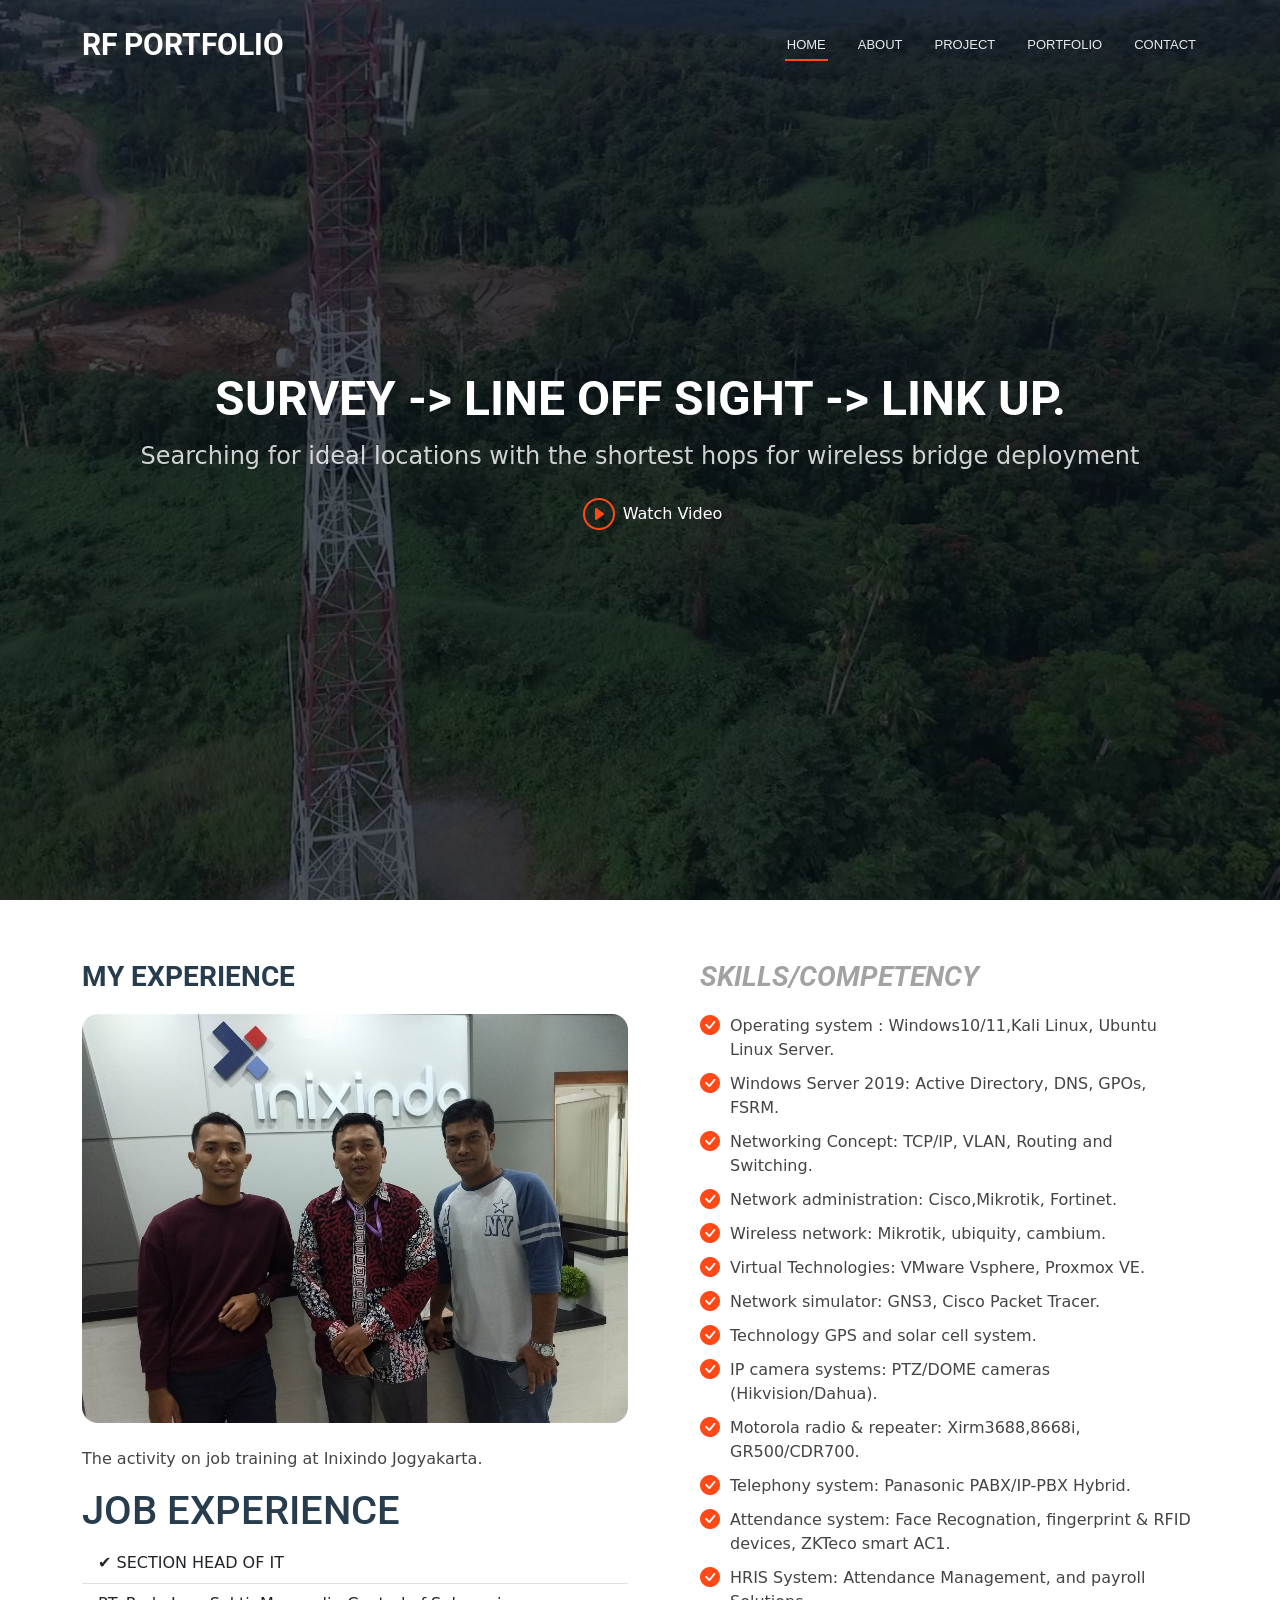
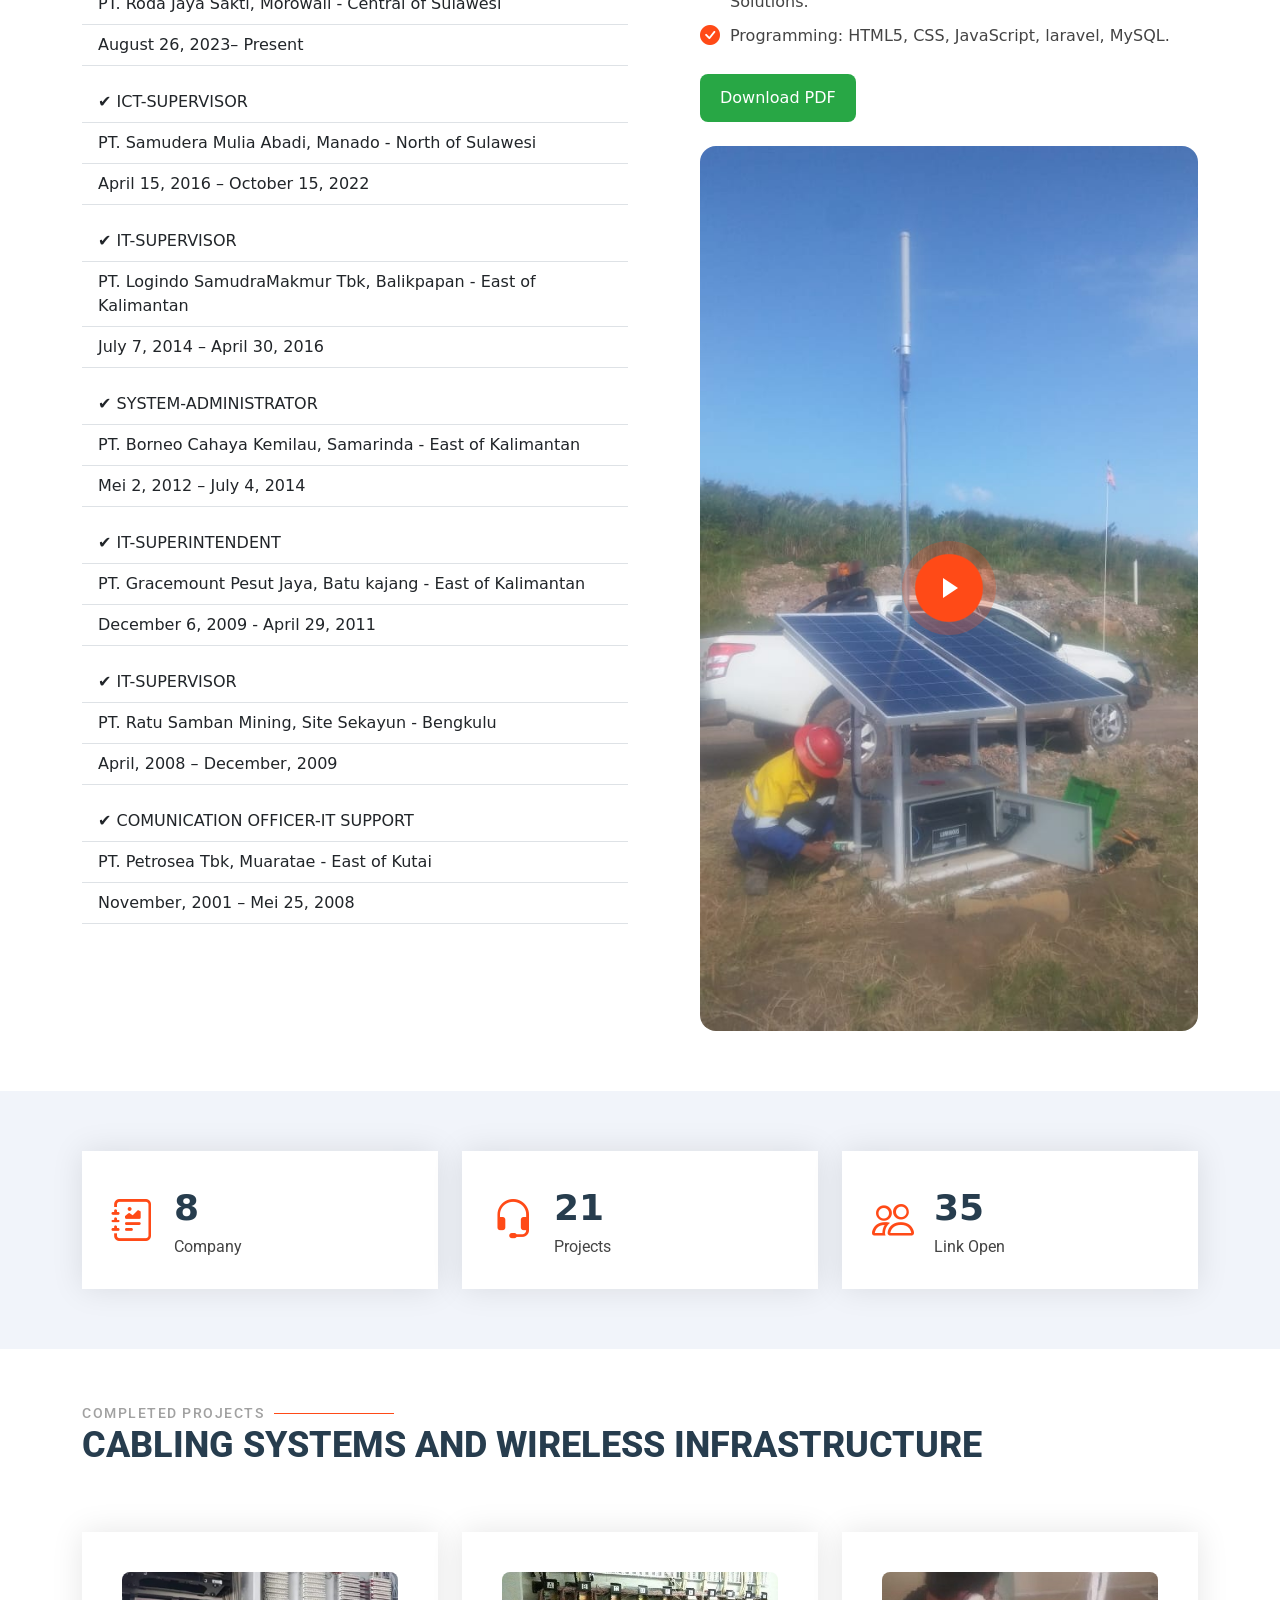
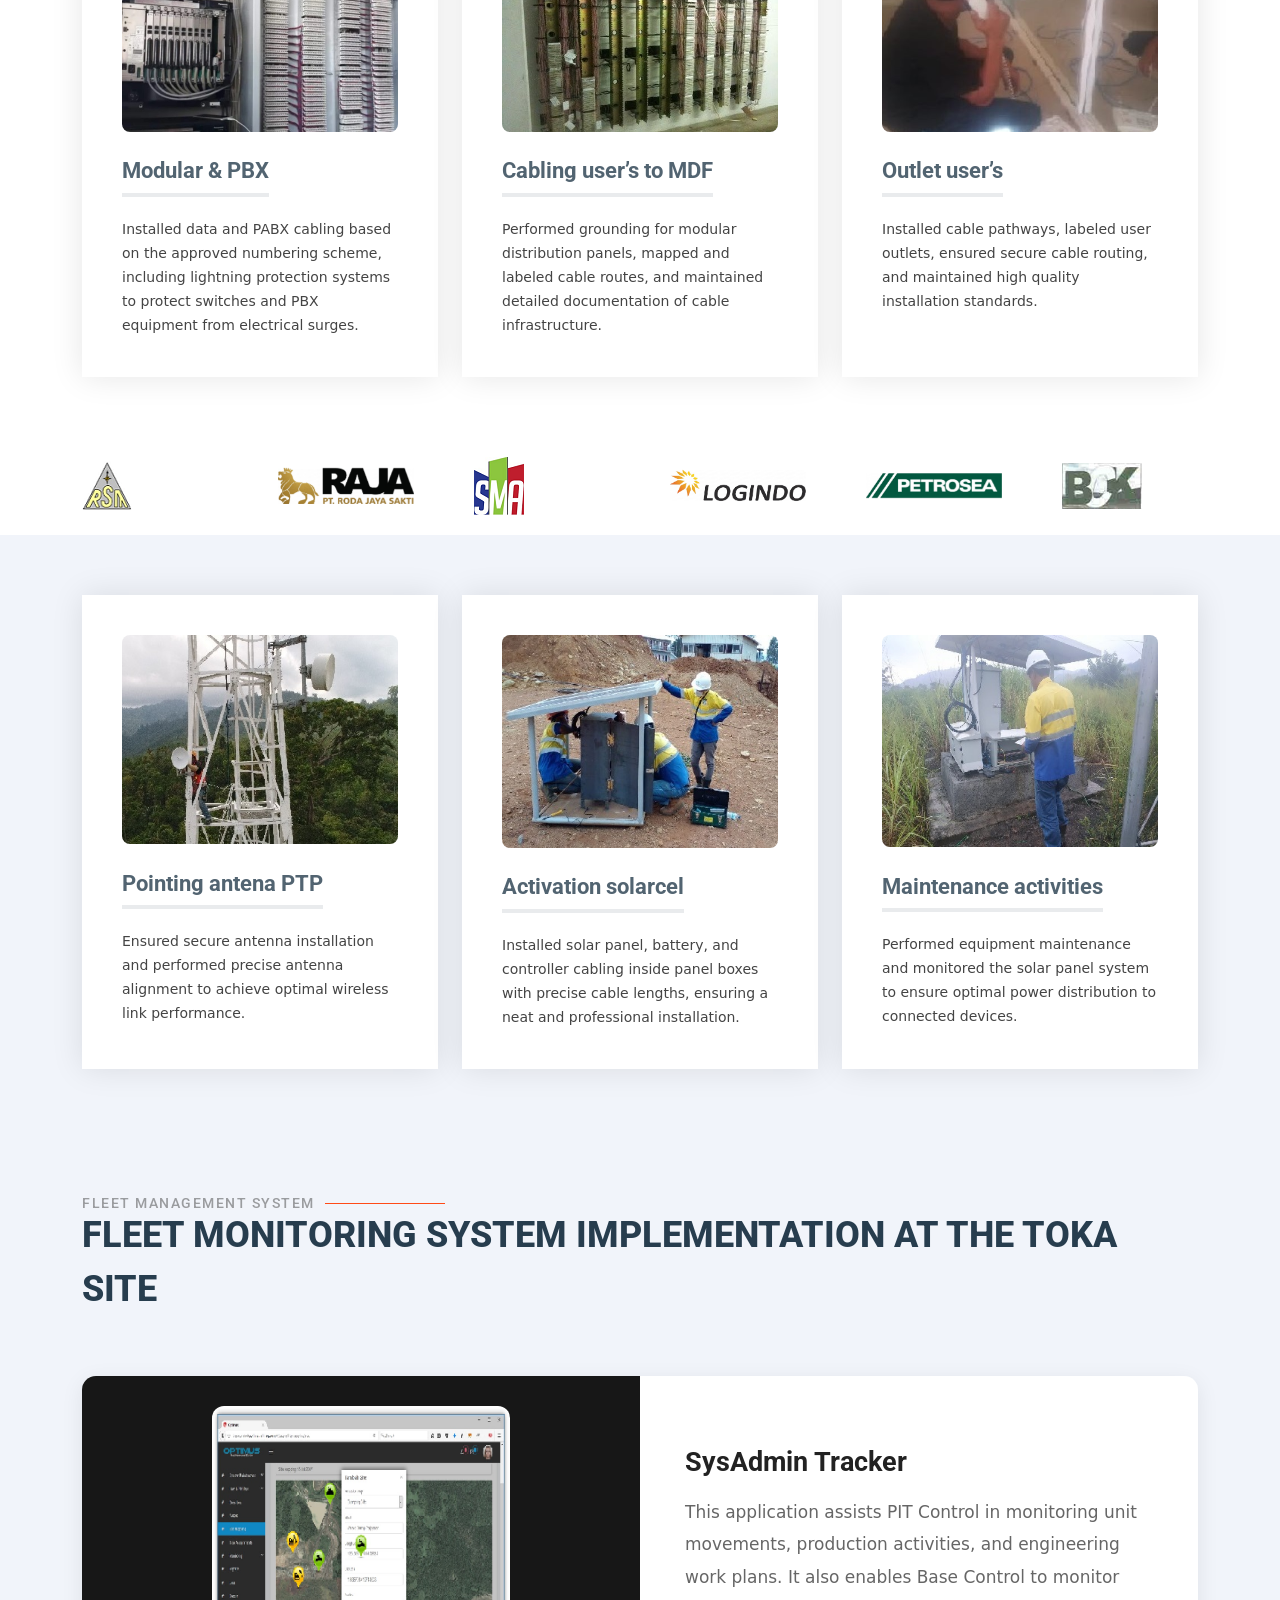
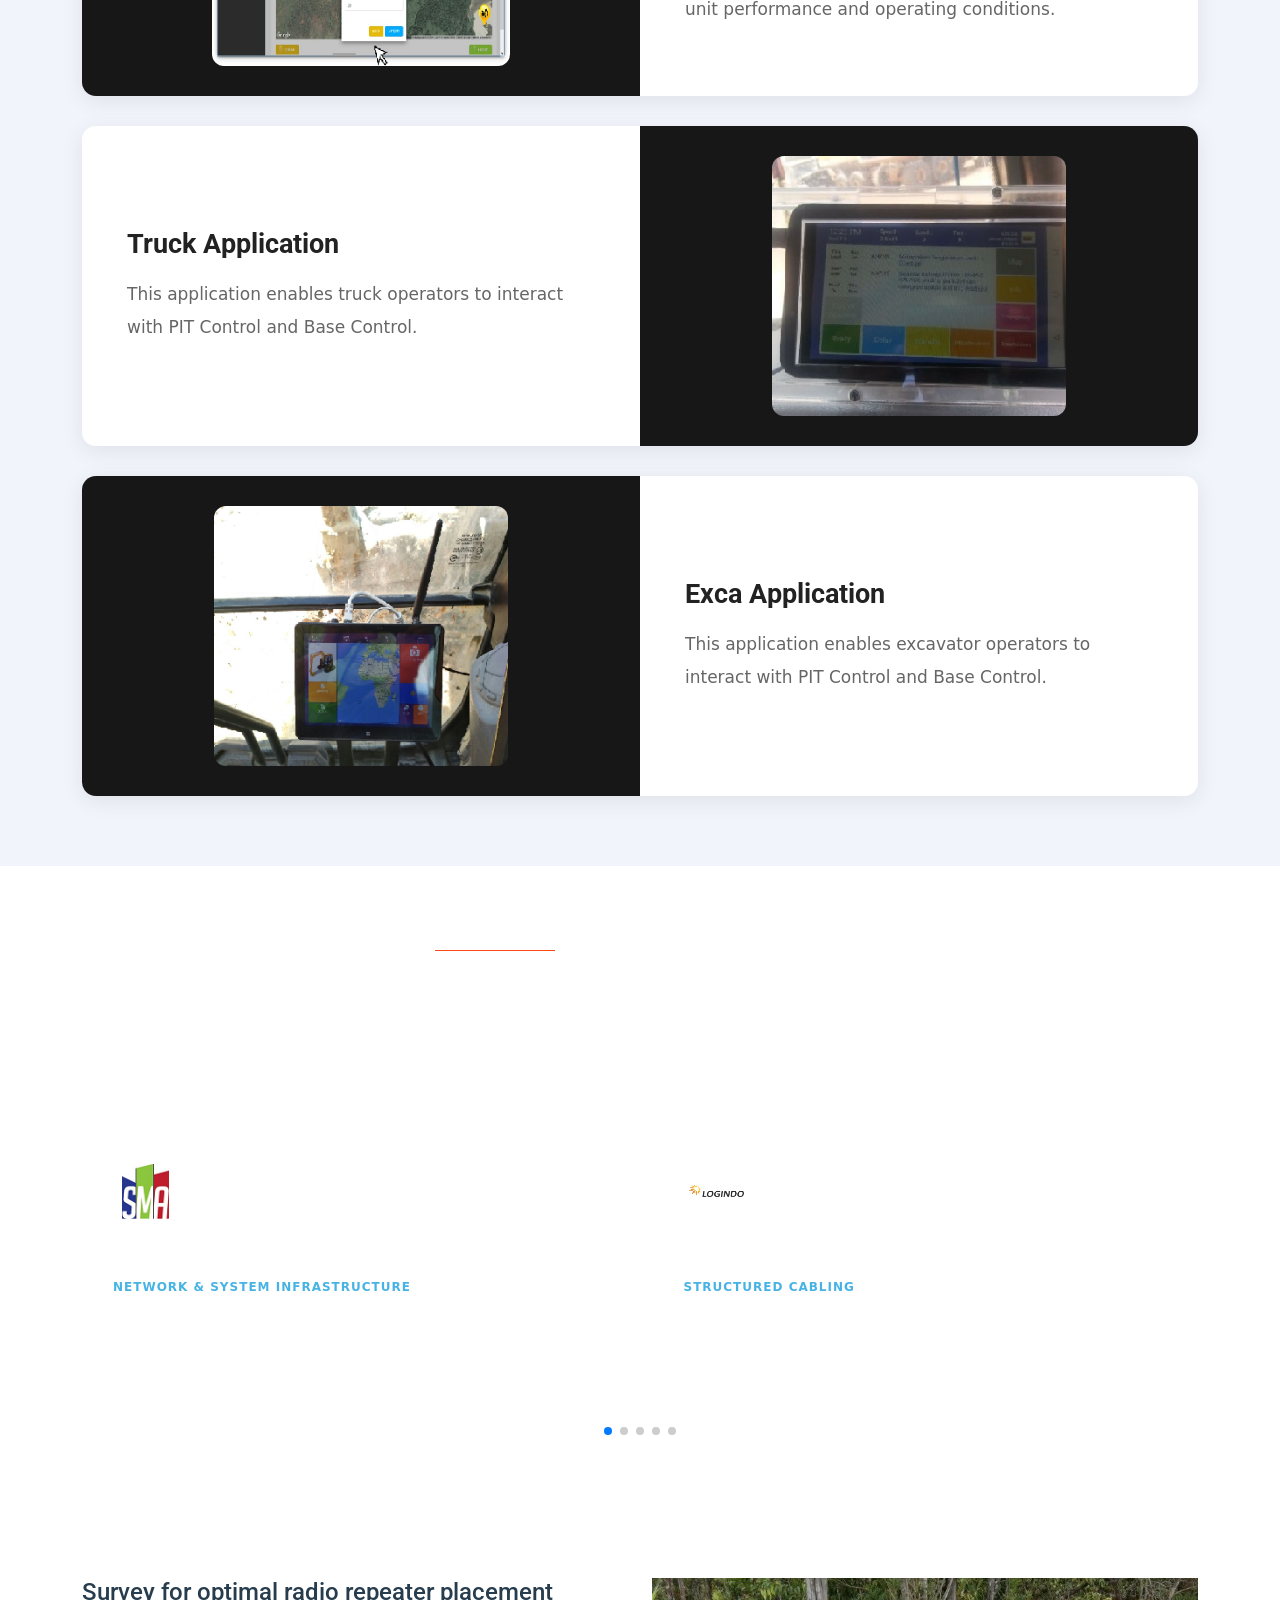
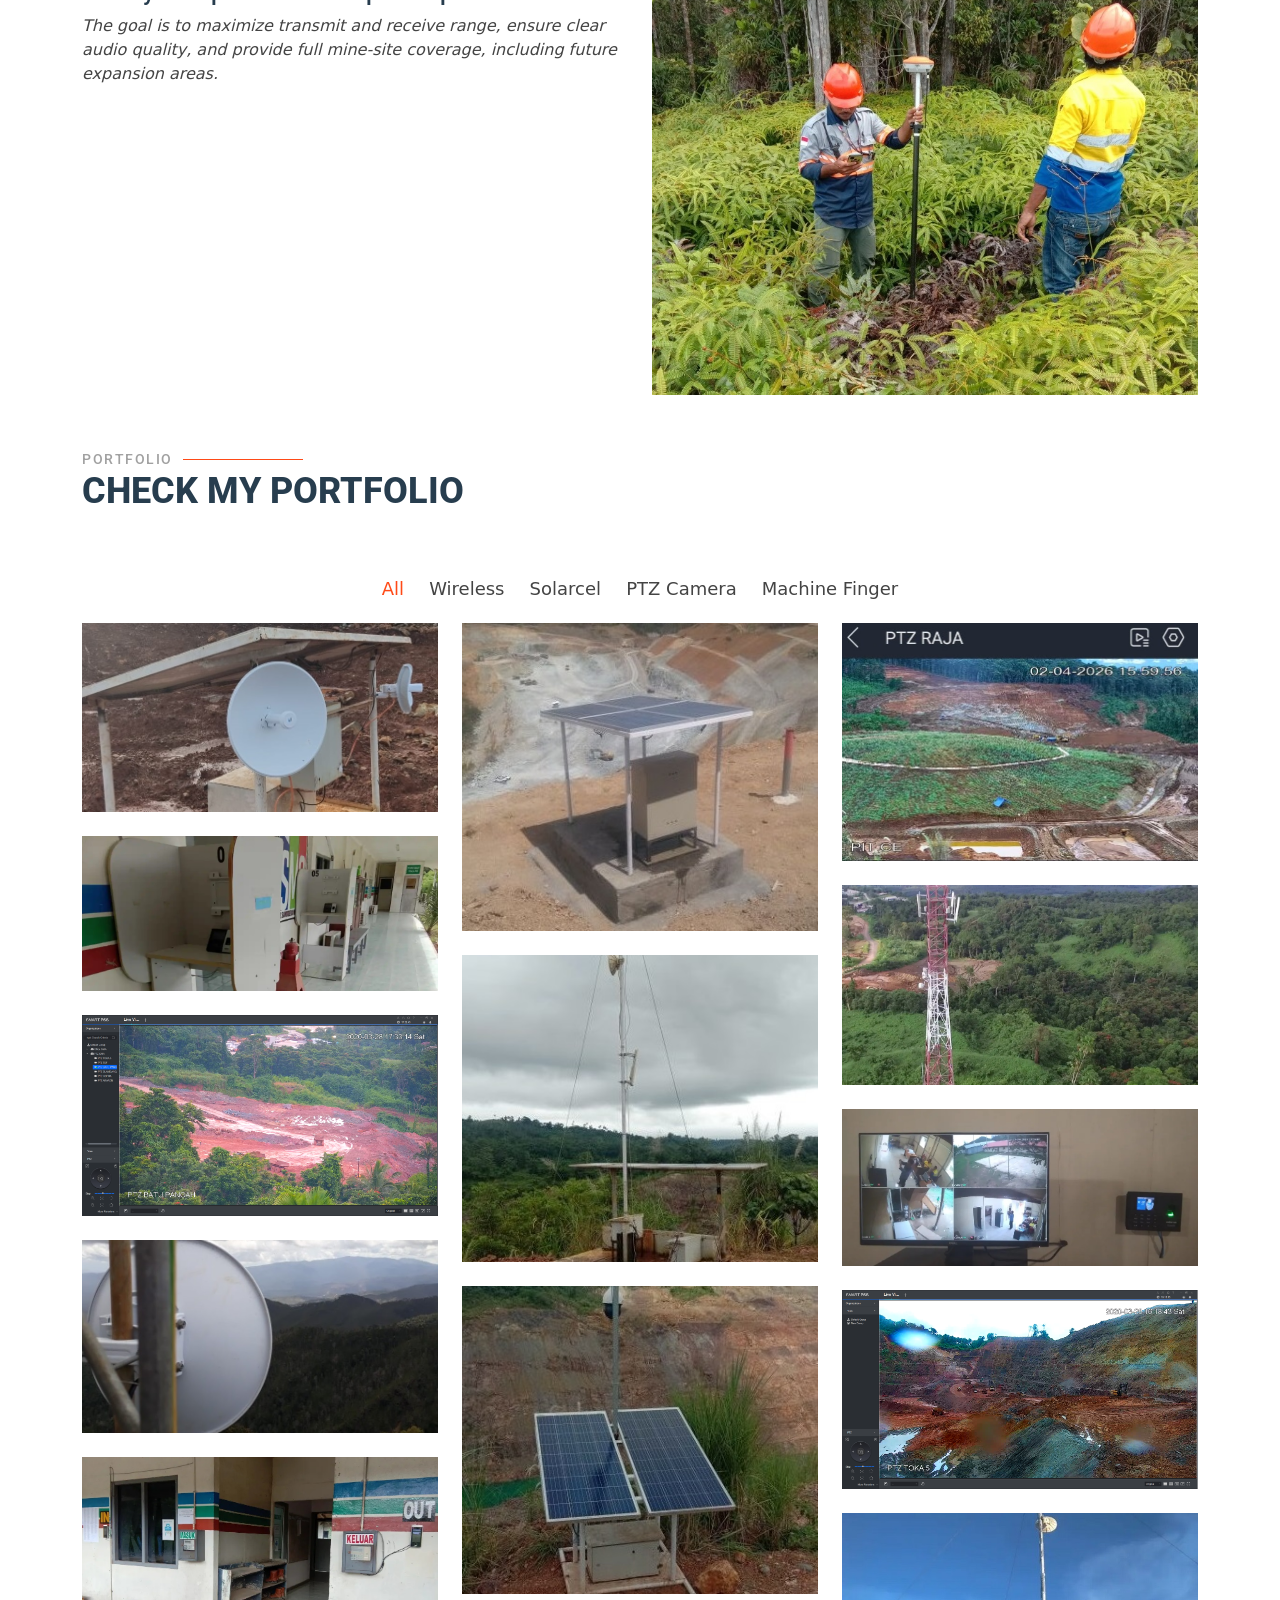
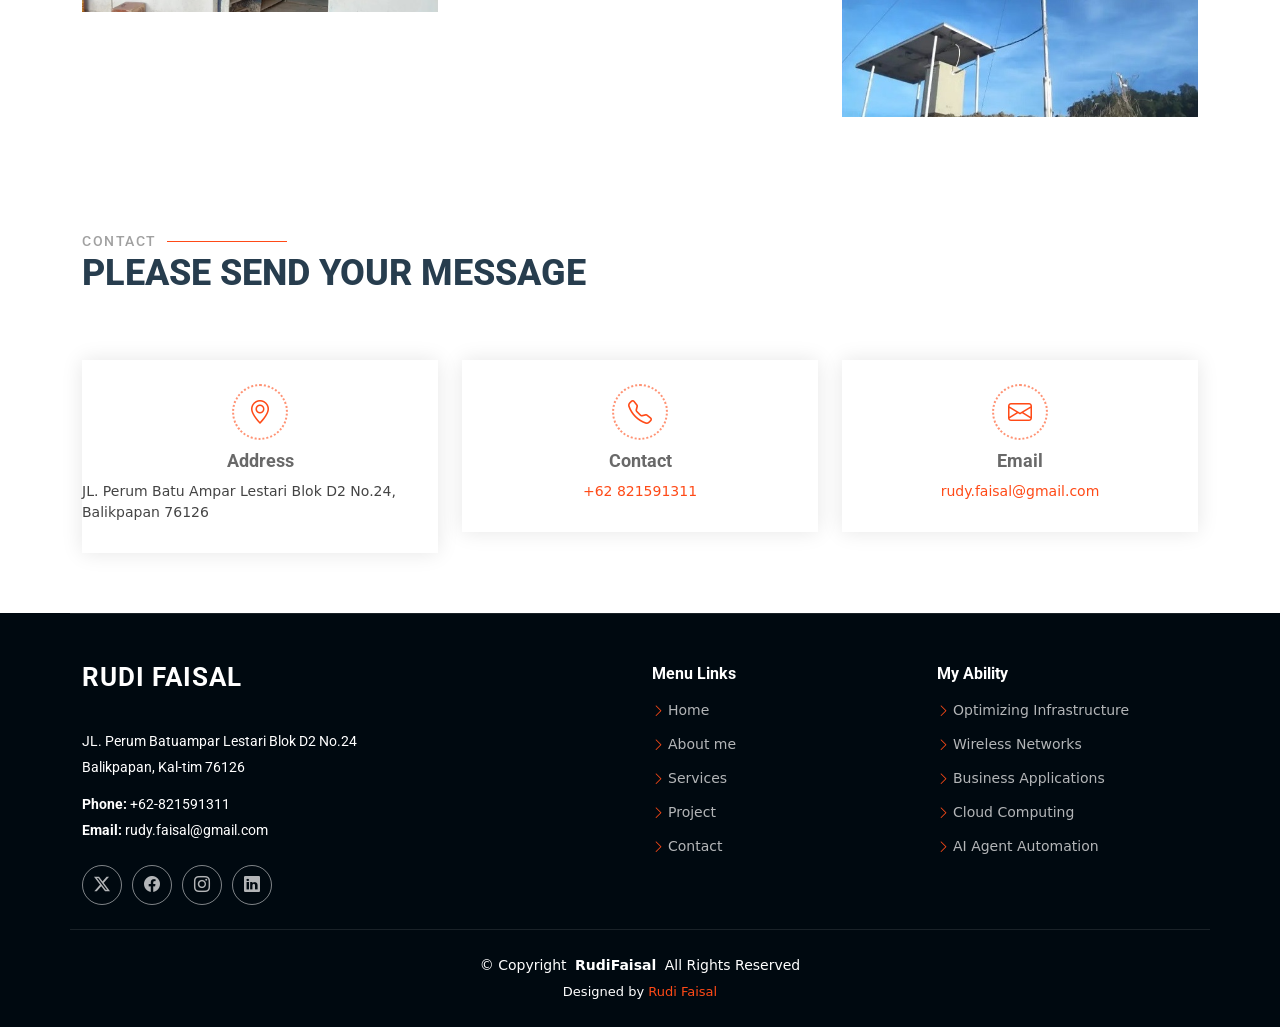
==== commit 21c76c9c: "Update index.html" ====
--- a/index.html
+++ b/index.html
@@ -250,7 +250,7 @@
                     >
                   </li>
                 </ul>
-                <a href="assets/img/CV_Rudi Faisal_en.pdf" download>
+                <a href="assets/img/CV_RudiFaisal_en.pdf" download>
                   <button type="button" class="download-btn">
                     Download PDF
                   </button>
--- a/assets/css/mc.css
+++ b/assets/css/mc.css
@@ -1,13 +1,15 @@
-
 /* Fonts */
 :root {
-  --default-font: "Roboto",  system-ui, -apple-system, "Segoe UI", Roboto, "Helvetica Neue", Arial, "Noto Sans", "Liberation Sans", sans-serif, "Apple Color Emoji", "Segoe UI Emoji", "Segoe UI Symbol", "Noto Color Emoji";
-  --heading-font: "Raleway",  sans-serif;
-  --nav-font: "Inter",  sans-serif;
+  --default-font:
+    "Roboto", system-ui, -apple-system, "Segoe UI", Roboto, "Helvetica Neue",
+    Arial, "Noto Sans", "Liberation Sans", sans-serif, "Apple Color Emoji",
+    "Segoe UI Emoji", "Segoe UI Symbol", "Noto Color Emoji";
+  --heading-font: "Raleway", sans-serif;
+  --nav-font: "Inter", sans-serif;
 }
 
 /* Global Colors - The following color variables are used throughout the website. Updating them here will change the color scheme of the entire website */
-:root { 
+:root {
   --background-color: #ffffff; /* Background color for the entire website, including individual sections */
   --default-color: #444444; /* Default color used for the majority of the text content across the entire website */
   --heading-color: #273d4e; /* Color for headings, subheadings and title throughout the website */
@@ -18,7 +20,7 @@
 
 /* Nav Menu Colors - The following color variables are used specifically for the navigation menu. They are separate from the global colors to allow for more customization options */
 :root {
-  --nav-color: #e5eaee;  /* The default color of the main navmenu links */
+  --nav-color: #e5eaee; /* The default color of the main navmenu links */
   --nav-hover-color: #ff4a17; /* Applied to main navmenu links when they are hovered over or active */
   --nav-mobile-background-color: #ffffff; /* Used as the background color for mobile navigation menu */
   --nav-dropdown-background-color: #ffffff; /* Used as the background color for dropdown items that appear when hovering over primary navigation items */
@@ -133,7 +135,10 @@
 .pulsating-play-btn {
   width: 94px;
   height: 94px;
-  background: radial-gradient(var(--accent-color) 50%, color-mix(in srgb, var(--accent-color), transparent 75%) 52%);
+  background: radial-gradient(
+    var(--accent-color) 50%,
+    color-mix(in srgb, var(--accent-color), transparent 75%) 52%
+  );
   border-radius: 50%;
   display: block;
   position: relative;
@@ -303,12 +308,12 @@
     position: relative;
   }
 
-  .navmenu>ul>li {
+  .navmenu > ul > li {
     white-space: nowrap;
     padding: 15px 14px;
   }
 
-  .navmenu>ul>li:last-child {
+  .navmenu > ul > li:last-child {
     padding-right: 0;
   }
 
@@ -336,7 +341,7 @@
     transition: 0.3s;
   }
 
-  .navmenu>ul>li>a:before {
+  .navmenu > ul > li > a:before {
     content: "";
     position: absolute;
     height: 2px;
@@ -349,13 +354,13 @@
   }
 
   .navmenu a:hover:before,
-  .navmenu li:hover>a:before,
+  .navmenu li:hover > a:before,
   .navmenu .active:before {
     visibility: visible;
     width: 100%;
   }
 
-  .navmenu li:hover>a,
+  .navmenu li:hover > a,
   .navmenu .active,
   .navmenu .active:focus {
     color: color-mix(in srgb, var(--nav-color) 90%, white 15%);
@@ -394,11 +399,11 @@
 
   .navmenu .dropdown ul a:hover,
   .navmenu .dropdown ul .active:hover,
-  .navmenu .dropdown ul li:hover>a {
+  .navmenu .dropdown ul li:hover > a {
     color: var(--nav-dropdown-hover-color);
   }
 
-  .navmenu .dropdown:hover>ul {
+  .navmenu .dropdown:hover > ul {
     opacity: 1;
     top: 100%;
     visibility: visible;
@@ -410,7 +415,7 @@
     visibility: hidden;
   }
 
-  .navmenu .dropdown .dropdown:hover>ul {
+  .navmenu .dropdown .dropdown:hover > ul {
     opacity: 1;
     top: 0;
     left: -100%;
@@ -512,7 +517,7 @@
     background-color: rgba(33, 37, 41, 0.1);
   }
 
-  .navmenu .dropdown>.dropdown-active {
+  .navmenu .dropdown > .dropdown-active {
     display: block;
     background-color: rgba(33, 37, 41, 0.03);
   }
@@ -539,7 +544,7 @@
     transition: 0.3s;
   }
 
-  .mobile-nav-active .navmenu>ul {
+  .mobile-nav-active .navmenu > ul {
     display: block;
   }
 }
@@ -556,7 +561,8 @@
 
 .footer .footer-top {
   padding-top: 50px;
-  border-top: 1px solid color-mix(in srgb, var(--default-color), transparent 90%);
+  border-top: 1px solid
+    color-mix(in srgb, var(--default-color), transparent 90%);
 }
 
 .footer .footer-about .logo {
@@ -665,7 +671,7 @@
   border-color: var(--accent-color);
 }
 
-.footer .footer-newsletter .newsletter-form input[type=email] {
+.footer .footer-newsletter .newsletter-form input[type="email"] {
   border: 0;
   padding: 4px;
   width: 100%;
@@ -673,11 +679,11 @@
   color: var(--default-color);
 }
 
-.footer .footer-newsletter .newsletter-form input[type=email]:focus-visible {
+.footer .footer-newsletter .newsletter-form input[type="email"]:focus-visible {
   outline: none;
 }
 
-.footer .footer-newsletter .newsletter-form input[type=submit] {
+.footer .footer-newsletter .newsletter-form input[type="submit"] {
   border: 0;
   font-size: 16px;
   padding: 0 20px;
@@ -688,13 +694,14 @@
   border-radius: 0 4px 4px 0;
 }
 
-.footer .footer-newsletter .newsletter-form input[type=submit]:hover {
+.footer .footer-newsletter .newsletter-form input[type="submit"]:hover {
   background: color-mix(in srgb, var(--accent-color), transparent 20%);
 }
 
 .footer .copyright {
   padding: 25px 0;
-  border-top: 1px solid color-mix(in srgb, var(--default-color), transparent 90%);
+  border-top: 1px solid
+    color-mix(in srgb, var(--default-color), transparent 90%);
 }
 
 .footer .copyright p {
@@ -821,11 +828,11 @@
   font-weight: 400;
 }
 
-.page-title .breadcrumbs ol li+li {
+.page-title .breadcrumbs ol li + li {
   padding-left: 10px;
 }
 
-.page-title .breadcrumbs ol li+li::before {
+.page-title .breadcrumbs ol li + li::before {
   content: "/";
   display: inline-block;
   padding-right: 10px;
@@ -845,7 +852,6 @@
 }
 
 @media (max-width: 1199px) {
-
   section,
   .section {
     scroll-margin-top: 76px;
@@ -1036,6 +1042,7 @@
   left: calc(50% - 47px);
   top: calc(50% - 47px);
 }
+
 .about a .download-btn {
   padding: 12px 20px;
   background: #28a745;
@@ -1050,6 +1057,7 @@
 .about a .download-btn:hover {
   background: #1e7e34;
 }
+
 /*--------------------------------------------------------------
 # Stats Section
 --------------------------------------------------------------*/
@@ -1136,7 +1144,6 @@
   margin-bottom: 0;
 }
 
-
 .services .service-item:hover .details h3 {
   color: var(--accent-color);
 }
@@ -1159,14 +1166,13 @@
 --------------------------------------------------------------*/
 .clients {
   padding: 20px 0;
-
 }
 
 .clients .client-logo {
   display: flex;
   justify-content: center;
   align-items: center;
-  overflow:hidden;
+  overflow: hidden;
 }
 
 .clients .client-logo img {
@@ -1329,121 +1335,128 @@
 /*--------------------------------------------------------------
 # Testimonials Section
 --------------------------------------------------------------*/
-.testimonials {
+/* ========================================
+   EXPERIENCE SECTION BACKGROUND
+======================================== */
+
+.experience-section {
+  position: relative;
   padding: 80px 0;
+  background:
+    linear-gradient(rgba(0, 0, 0, 0.7), rgba(0, 0, 0, 0.75)),
+    url("../img/buli.jpg") center center / cover no-repeat;
+  background-attachment: fixed;
+}
+
+/* Card */
+.experience-card {
   position: relative;
-}
-
-.testimonials:before {
-  content: "";
-  background: color-mix(in srgb, var(--background-color), transparent 30%);
-  position: absolute;
-  inset: 0;
-  z-index: 2;
-}
-
-.testimonials .testimonials-bg {
-  position: absolute;
-  inset: 0;
-  display: block;
-  width: 100%;
+  z-index: 1;
+}
+
+/* Mobile */
+@media (max-width: 767px) {
+  .experience-section {
+    background-attachment: scroll;
+    padding: 60px 0;
+  }
+}
+
+.experience-section {
+  position: relative;
+}
+
+.experience-card {
   height: 100%;
-  object-fit: cover;
-  z-index: 1;
-}
-
-.testimonials .container {
-  position: relative;
-  z-index: 3;
-}
-
-.testimonials .testimonials-carousel,
-.testimonials .testimonials-slider {
-  overflow: hidden;
-}
-
-.testimonials .testimonial-item {
-  text-align: center;
-}
-
-.testimonials .testimonial-item .testimonial-img {
-  width: 100px;
-  border-radius: 50%;
-  border: 6px solid color-mix(in srgb, var(--default-color), transparent 85%);
-  margin: 0 auto;
-}
-
-.testimonials .testimonial-item h3 {
-  font-size: 20px;
-  font-weight: bold;
-  margin: 10px 0 5px 0;
-}
-
-.testimonials .testimonial-item h4 {
+  min-height: 310px;
+  padding: 30px;
+  background: rgba(255, 255, 255, 0.08);
+  border: 1px solid rgba(255, 255, 255, 0.15);
+  border-radius: 14px;
+  backdrop-filter: blur(5px);
+  transition: all 0.3s ease;
+}
+
+.experience-card:hover {
+  transform: translateY(-5px);
+  background: rgba(255, 255, 255, 0.12);
+  border-color: rgba(255, 255, 255, 0.3);
+}
+
+.experience-header {
+  display: flex;
+  align-items: center;
+  gap: 20px;
+  min-height: 75px;
+}
+
+.experience-header img {
+  width: 65px;
+  height: 65px;
+  object-fit: contain;
+  background: #fff;
+  border-radius: 10px;
+  padding: 5px;
+}
+
+.experience-header h3 {
+  font-size: 19px;
+  font-weight: 600;
+  color: #fff;
+  margin-bottom: 7px;
+}
+
+.experience-header h4 {
   font-size: 14px;
-  margin: 0 0 15px 0;
-  color: color-mix(in srgb, var(--default-color), transparent 40%);
-}
-
-.testimonials .testimonial-item .stars {
+  font-weight: 400;
+  color: rgba(255, 255, 255, 0.7);
+  margin-bottom: 0;
+}
+
+.experience-divider {
+  height: 1px;
+  background: rgba(255, 255, 255, 0.2);
+  margin: 22px 0;
+}
+
+.experience-label {
+  display: inline-block;
+  font-size: 12px;
+  font-weight: 600;
+  letter-spacing: 1px;
+  color: #47b2e4;
   margin-bottom: 15px;
 }
 
-.testimonials .testimonial-item .stars i {
-  color: #ffc107;
-  margin: 0 1px;
-}
-
-.testimonials .testimonial-item .quote-icon-left,
-.testimonials .testimonial-item .quote-icon-right {
-  color: color-mix(in srgb, var(--default-color), transparent 40%);
-  font-size: 26px;
-  line-height: 0;
-}
-
-.testimonials .testimonial-item .quote-icon-left {
-  display: inline-block;
-  left: -5px;
-  position: relative;
-}
-
-.testimonials .testimonial-item .quote-icon-right {
-  display: inline-block;
-  right: -5px;
-  position: relative;
-  top: 10px;
-  transform: scale(-1, -1);
-}
-
-.testimonials .testimonial-item p {
-  font-style: italic;
-  margin: 0 auto 15px auto;
-}
-
-.testimonials .swiper-wrapper {
-  height: auto;
-}
-
-.testimonials .swiper-pagination {
-  margin-top: 20px;
-  position: relative;
-}
-
-.testimonials .swiper-pagination .swiper-pagination-bullet {
-  width: 12px;
-  height: 12px;
-  background-color: color-mix(in srgb, var(--default-color), transparent 50%);
-  opacity: 0.5;
-}
-
-.testimonials .swiper-pagination .swiper-pagination-bullet-active {
-  background-color: var(--default-color);
-  opacity: 1;
-}
-
-@media (min-width: 992px) {
-  .testimonials .testimonial-item p {
-    width: 80%;
+.experience-card p {
+  font-size: 15px;
+  line-height: 1.8;
+  color: rgba(255, 255, 255, 0.85);
+  margin-bottom: 0;
+}
+
+/* Mobile */
+@media (max-width: 767px) {
+  .experience-card {
+    min-height: auto;
+    padding: 22px;
+  }
+
+  .experience-header {
+    gap: 15px;
+  }
+
+  .experience-header img {
+    width: 55px;
+    height: 55px;
+  }
+
+  .experience-header h3 {
+    font-size: 17px;
+  }
+
+  .experience-card p {
+    font-size: 14px;
   }
 }
 
@@ -1680,8 +1693,8 @@
   }
 }
 
-.contact .php-email-form input[type=text],
-.contact .php-email-form input[type=email],
+.contact .php-email-form input[type="text"],
+.contact .php-email-form input[type="email"],
 .contact .php-email-form textarea {
   font-size: 14px;
   padding: 10px 15px;
@@ -1692,19 +1705,19 @@
   border-color: color-mix(in srgb, var(--default-color), transparent 80%);
 }
 
-.contact .php-email-form input[type=text]:focus,
-.contact .php-email-form input[type=email]:focus,
+.contact .php-email-form input[type="text"]:focus,
+.contact .php-email-form input[type="email"]:focus,
 .contact .php-email-form textarea:focus {
   border-color: var(--accent-color);
 }
 
-.contact .php-email-form input[type=text]::placeholder,
-.contact .php-email-form input[type=email]::placeholder,
+.contact .php-email-form input[type="text"]::placeholder,
+.contact .php-email-form input[type="email"]::placeholder,
 .contact .php-email-form textarea::placeholder {
   color: color-mix(in srgb, var(--default-color), transparent 70%);
 }
 
-.contact .php-email-form button[type=submit] {
+.contact .php-email-form button[type="submit"] {
   color: var(--contrast-color);
   background: var(--accent-color);
   border: 0;
@@ -1713,7 +1726,7 @@
   border-radius: 50px;
 }
 
-.contact .php-email-form button[type=submit]:hover {
+.contact .php-email-form button[type="submit"]:hover {
   background: color-mix(in srgb, var(--accent-color), transparent 20%);
 }
 
@@ -1729,14 +1742,20 @@
   position: relative;
 }
 
-.portfolio-details .portfolio-details-slider .swiper-pagination .swiper-pagination-bullet {
+.portfolio-details
+  .portfolio-details-slider
+  .swiper-pagination
+  .swiper-pagination-bullet {
   width: 12px;
   height: 12px;
   background-color: color-mix(in srgb, var(--default-color), transparent 85%);
   opacity: 1;
 }
 
-.portfolio-details .portfolio-details-slider .swiper-pagination .swiper-pagination-bullet-active {
+.portfolio-details
+  .portfolio-details-slider
+  .swiper-pagination
+  .swiper-pagination-bullet-active {
   background-color: var(--accent-color);
 }
 
@@ -1751,7 +1770,8 @@
   font-weight: 700;
   margin-bottom: 20px;
   padding-bottom: 20px;
-  border-bottom: 1px solid color-mix(in srgb, var(--default-color), transparent 85%);
+  border-bottom: 1px solid
+    color-mix(in srgb, var(--default-color), transparent 85%);
 }
 
 .portfolio-details .portfolio-info ul {
@@ -1760,7 +1780,7 @@
   font-size: 15px;
 }
 
-.portfolio-details .portfolio-info ul li+li {
+.portfolio-details .portfolio-info ul li + li {
   margin-top: 10px;
 }
 
@@ -1793,7 +1813,8 @@
   display: block;
   line-height: 1;
   padding: 8px 0 8px 15px;
-  border-left: 3px solid color-mix(in srgb, var(--default-color), transparent 70%);
+  border-left: 3px solid
+    color-mix(in srgb, var(--default-color), transparent 70%);
   margin: 20px 0;
   color: color-mix(in srgb, var(--default-color), transparent 20%);
   transition: 0.3s;
@@ -1844,4 +1865,130 @@
   margin-right: 8px;
   color: var(--accent-color);
 }
-
+/* ========================================
+   FLEET MANAGEMENT SYSTEM
+======================================== */
+
+.fleet-showcase {
+  padding-top: 70px;
+  padding-bottom: 70px;
+}
+
+/* Two Column Layout */
+.fleet-row {
+  display: flex;
+  align-items: stretch;
+  margin-bottom: 30px;
+  overflow: hidden;
+  border-radius: 14px;
+  min-height: 300px;
+  box-shadow: 0 5px 22px rgba(0, 0, 0, 0.08);
+}
+
+.fleet-row:last-child {
+  margin-bottom: 0;
+}
+
+/* Alternate Position */
+.fleet-row.reverse {
+  flex-direction: row-reverse;
+}
+
+/* Image Column - Black */
+.fleet-image {
+  flex: 0 0 50%;
+  max-width: 50%;
+  display: flex;
+  justify-content: center;
+  align-items: center;
+  padding: 30px;
+  background: #171717;
+  overflow: hidden;
+}
+
+.fleet-image img {
+  display: block;
+  width: auto;
+  max-width: 100%;
+  max-height: 260px;
+  height: auto;
+  object-fit: contain;
+  border-radius: 12px;
+}
+
+/* Content Column - White */
+.fleet-content {
+  flex: 0 0 50%;
+  max-width: 50%;
+  display: flex;
+  flex-direction: column;
+  justify-content: center;
+  padding: 40px 45px;
+  background: #fff;
+}
+
+.fleet-content h3 {
+  font-size: 27px;
+  font-weight: 700;
+  margin-bottom: 18px;
+  color: #222;
+}
+
+.fleet-content p {
+  font-size: 17px;
+  line-height: 1.9;
+  color: #666;
+  margin-bottom: 0;
+}
+
+/* Hover Effect */
+.fleet-row {
+  transition:
+    transform 0.3s ease,
+    box-shadow 0.3s ease;
+}
+
+.fleet-row:hover {
+  transform: translateY(-4px);
+  box-shadow: 0 12px 30px rgba(0, 0, 0, 0.13);
+}
+
+/* Mobile */
+@media (max-width: 767px) {
+  .fleet-row,
+  .fleet-row.reverse {
+    flex-direction: column;
+    min-height: auto;
+    margin-bottom: 25px;
+  }
+
+  .fleet-image,
+  .fleet-content {
+    flex: none;
+    width: 100%;
+    max-width: 100%;
+  }
+
+  .fleet-image {
+    min-height: 220px;
+    padding: 25px;
+  }
+
+  .fleet-image img {
+    max-height: 200px;
+  }
+
+  .fleet-content {
+    padding: 30px 25px;
+  }
+
+  .fleet-content h3 {
+    font-size: 23px;
+    margin-bottom: 12px;
+  }
+
+  .fleet-content p {
+    font-size: 15px;
+    line-height: 1.8;
+  }
+}
